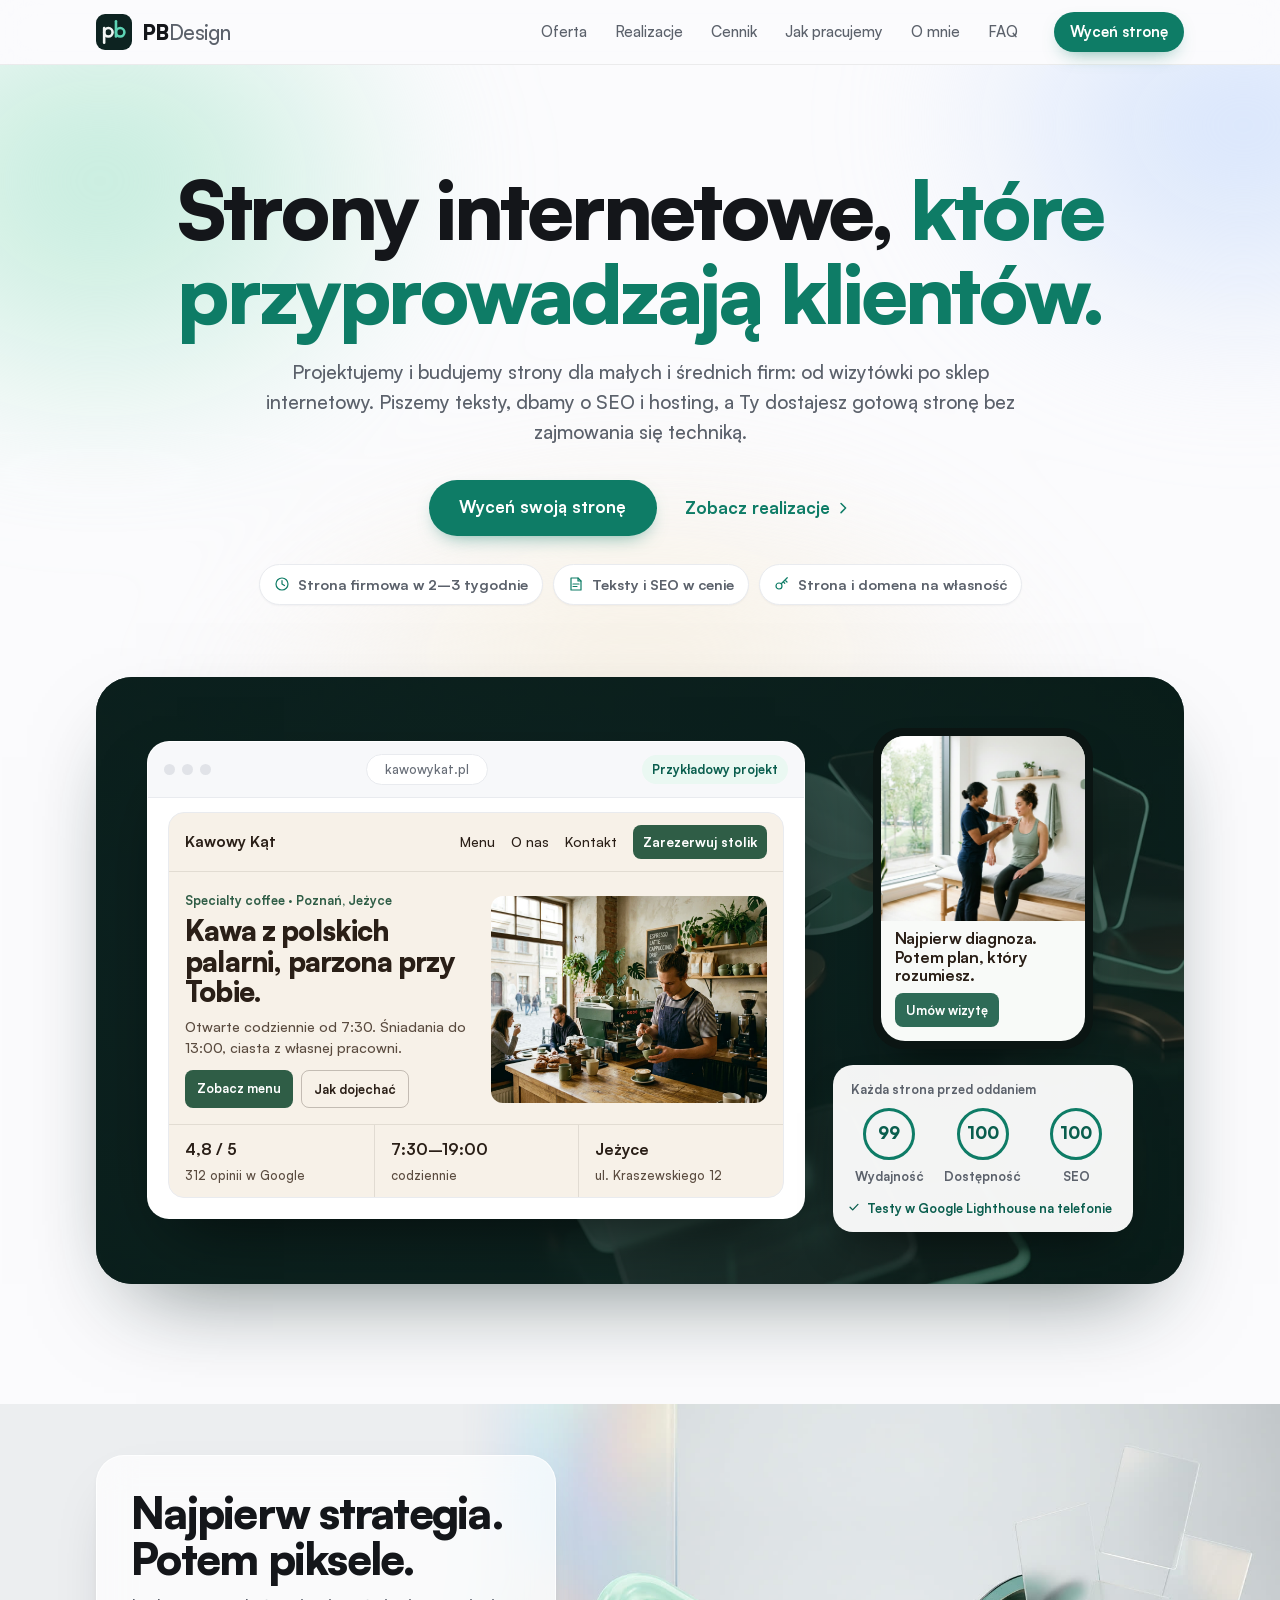
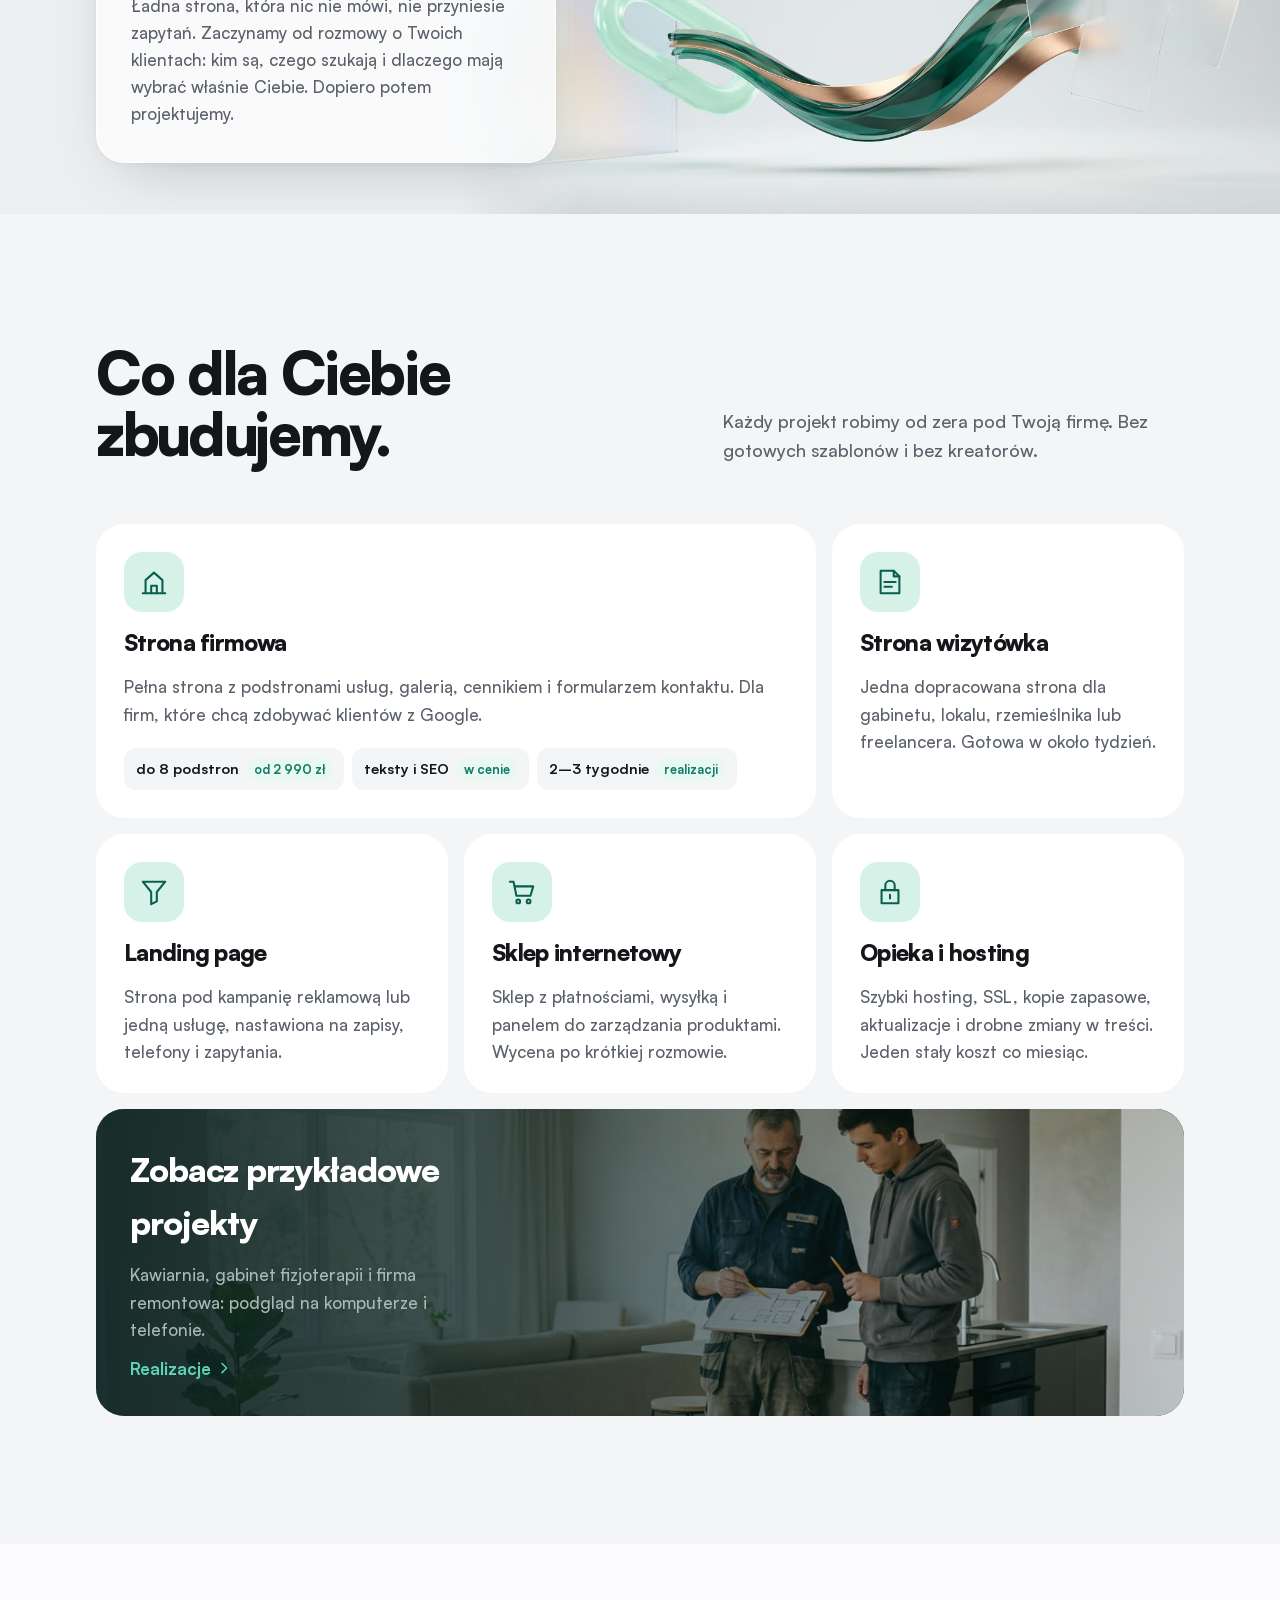
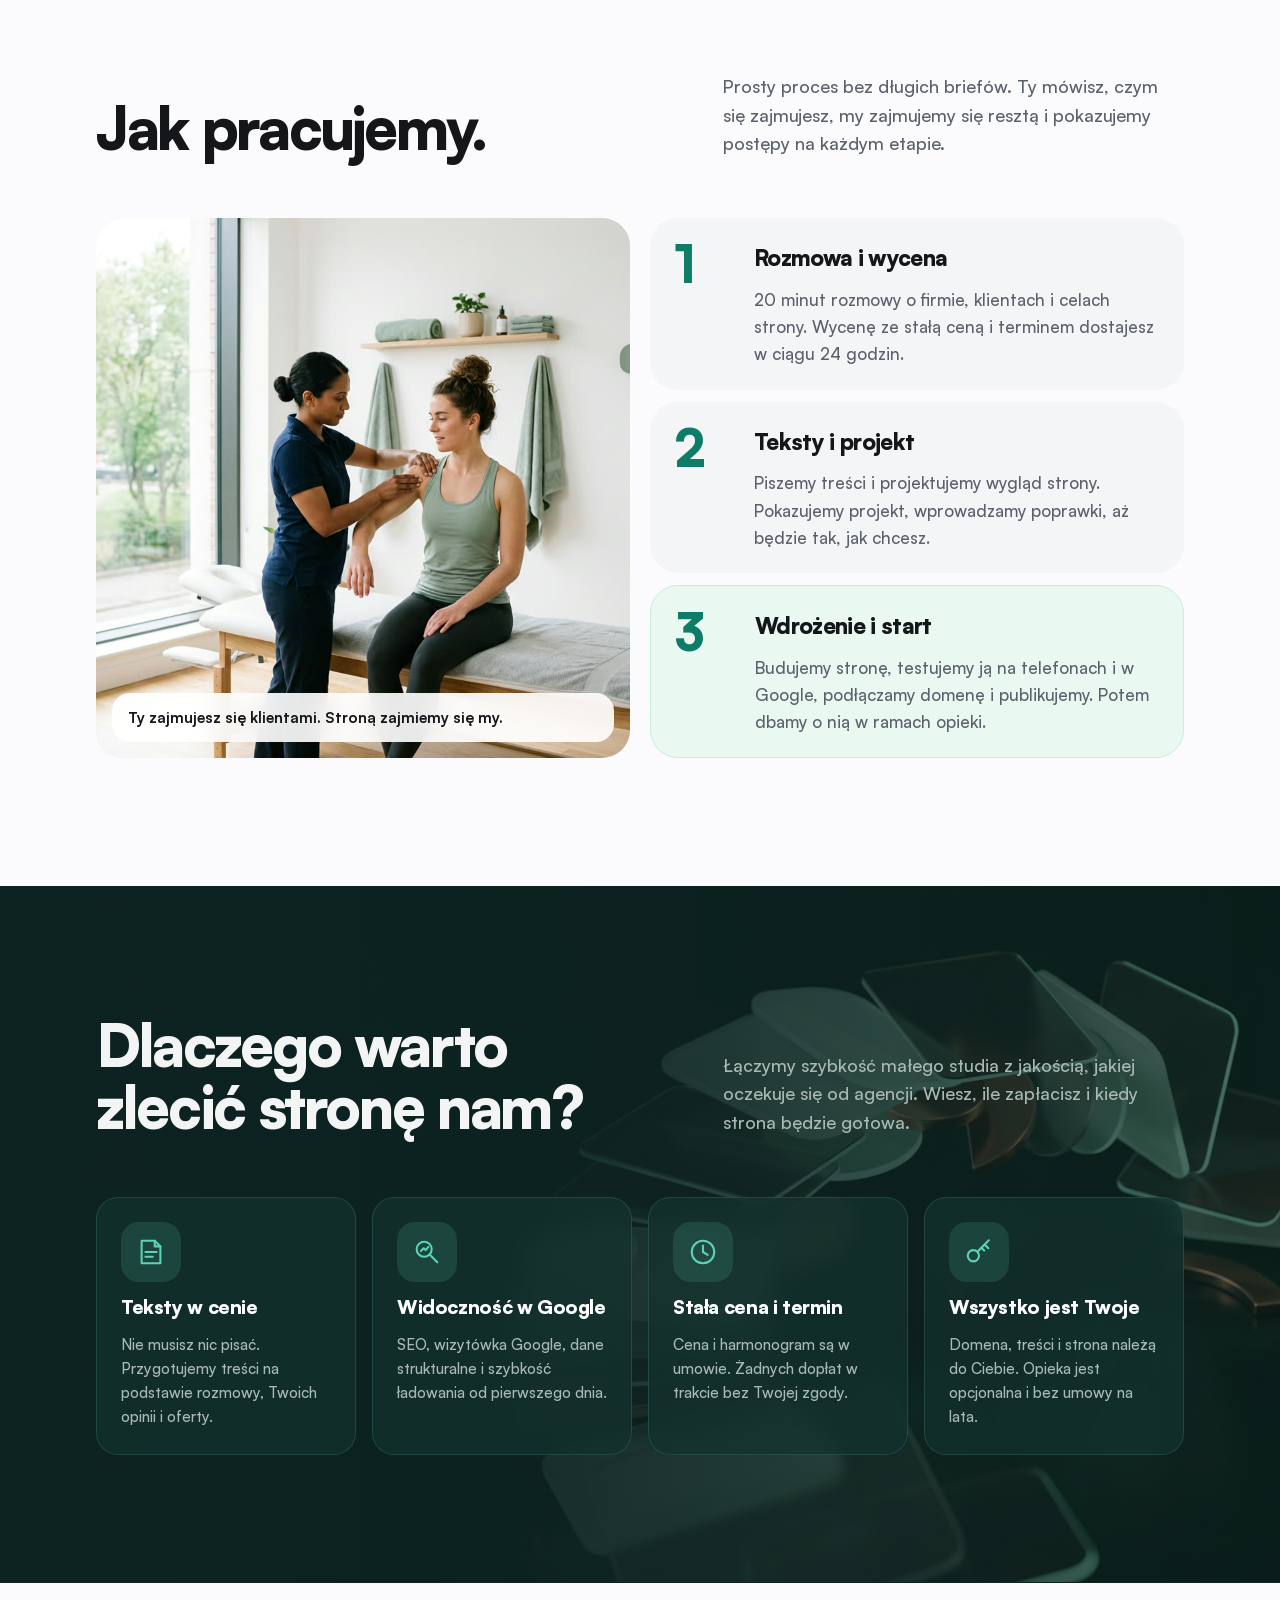
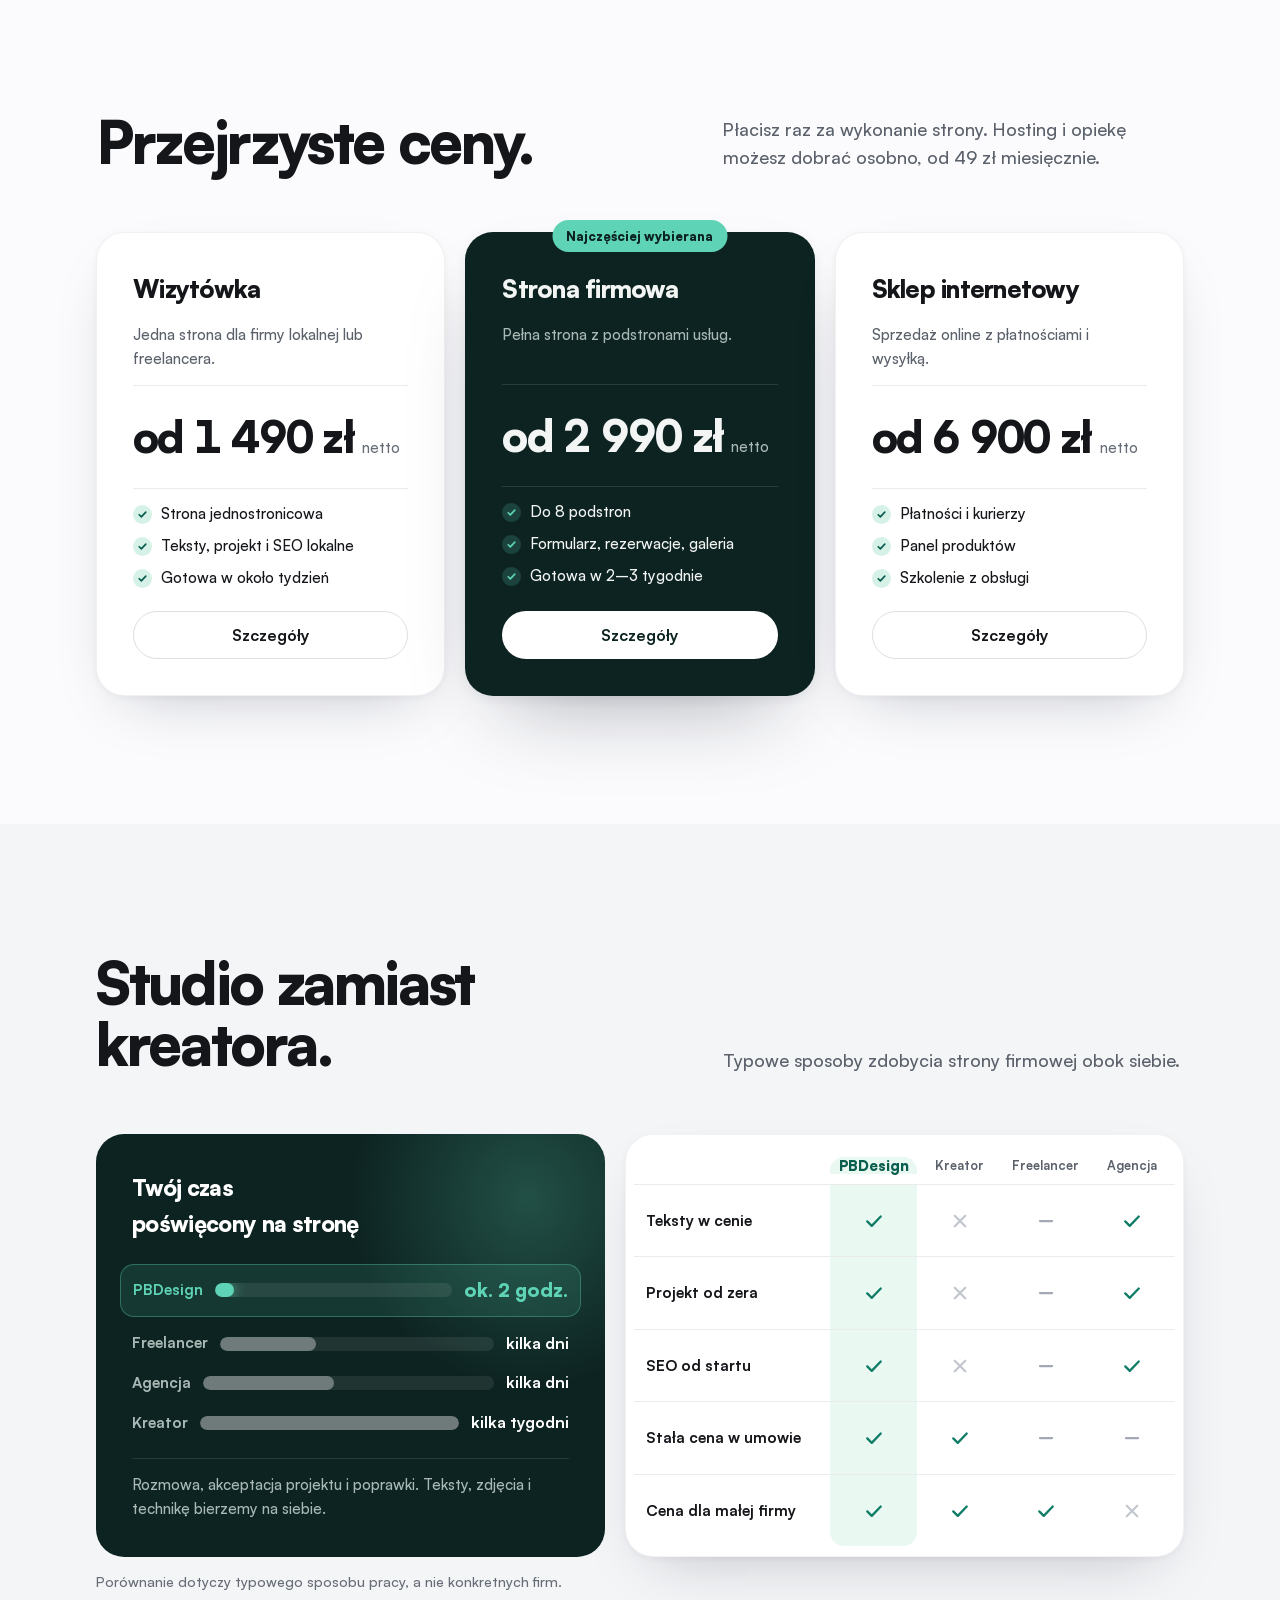
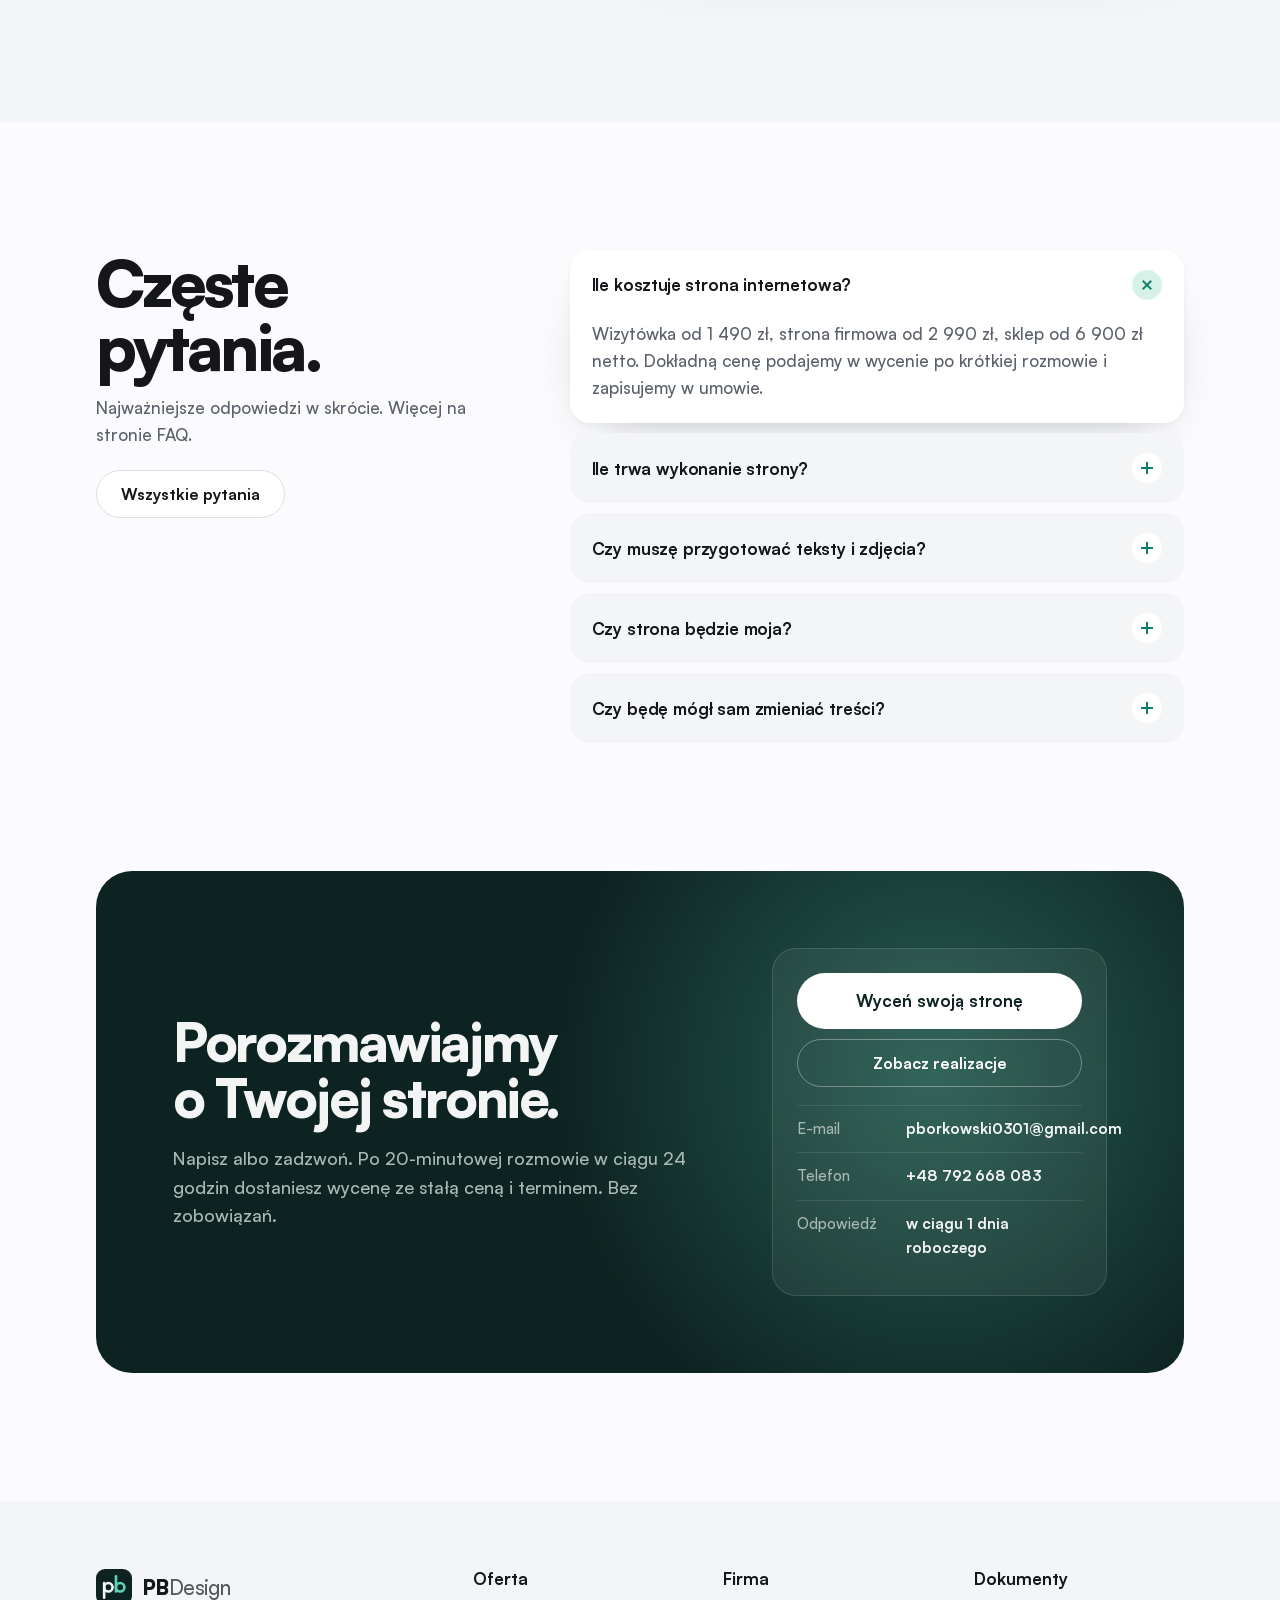
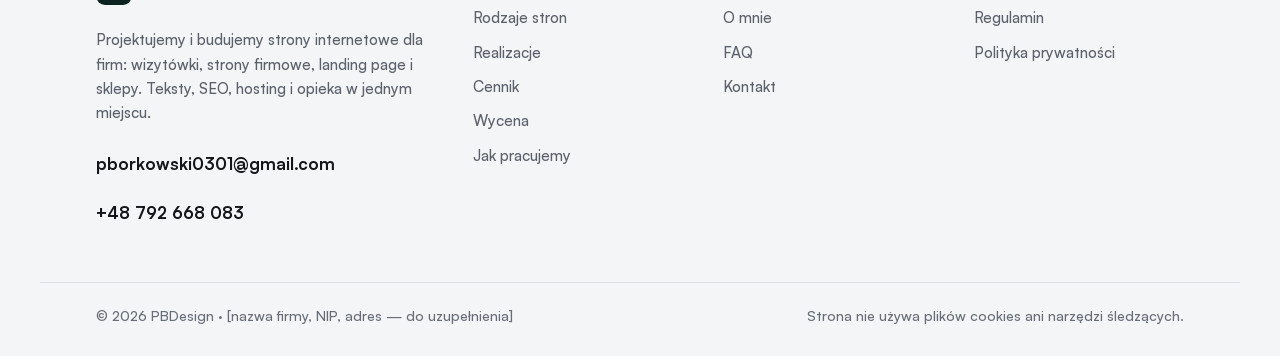
==== index.html @ e488c882 "PBDesign: nowa nazwa i logo" ====
<!DOCTYPE html>
<html lang="pl">
<head>
<meta charset="utf-8">
<meta name="viewport" content="width=device-width, initial-scale=1">
<title>PBDesign — projektowanie stron internetowych dla firm</title>
<meta name="description" content="Projektujemy i budujemy strony internetowe dla firm: wizytówki, strony firmowe, landing page i sklepy. Teksty, projekt, SEO i hosting w jednym miejscu. Bezpłatna wycena w 24 godziny.">
<link rel="canonical" href="https://borkowskiprzemo098.github.io/pbdesign/">
<meta name="theme-color" content="#FBFBFD">
<meta property="og:type" content="website">
<meta property="og:locale" content="pl_PL">
<meta property="og:title" content="PBDesign — projektowanie stron internetowych dla firm">
<meta property="og:description" content="Projektujemy i budujemy strony internetowe dla firm: wizytówki, strony firmowe, landing page i sklepy. Teksty, projekt, SEO i hosting w jednym miejscu. Bezpłatna wycena w 24 godziny.">
<meta property="og:image" content="https://borkowskiprzemo098.github.io/pbdesign/assets/og.jpg">
<link rel="icon" href="assets/favicon.svg" type="image/svg+xml">
<link rel="preload" href="assets/fonts/satoshi-900.woff2" as="font" type="font/woff2" crossorigin>
<link rel="preload" href="assets/fonts/satoshi-500.woff2" as="font" type="font/woff2" crossorigin>
<link rel="stylesheet" href="styles.css">
</head>
<body class="page-home">
<svg width="0" height="0" class="sprite" aria-hidden="true">
  <defs>
    <symbol id="i-stats" viewBox="0 0 32 32"><path d="M5 27h22M8 22v-6M14 22V10M20 22v-9M26 22V6"/></symbol>
    <symbol id="i-consent" viewBox="0 0 32 32"><path d="M16 4 6 8v8c0 6 4.3 10.5 10 12 5.7-1.5 10-6 10-12V8L16 4Z"/><path d="m11.5 16 3.2 3.2L21 13"/></symbol>
    <symbol id="i-seo" viewBox="0 0 32 32"><circle cx="13" cy="13" r="8"/><path d="m19 19 8 8M9.5 15l3-3 2 2 3-3.5"/></symbol>
    <symbol id="i-aivis" viewBox="0 0 32 32"><path d="M3 16s5-9 13-9 13 9 13 9-5 9-13 9S3 16 3 16Z"/><path d="M16 11.5v9M11.5 16h9"/></symbol>
    <symbol id="i-cms" viewBox="0 0 32 32"><path d="M6 4h14l6 6v18H6V4Z"/><path d="M20 4v6h6M10 16h12M10 21h8"/></symbol>
    <symbol id="i-mail" viewBox="0 0 32 32"><path d="M4 7h24v18H4V7Z"/><path d="m4 8 12 10L28 8"/></symbol>
    <symbol id="i-campaign" viewBox="0 0 32 32"><path d="M5 13v6h5l11 6V7L10 13H5Z"/><path d="M10 19l2 7h4l-2-7M25 12v8"/></symbol>
    <symbol id="i-style" viewBox="0 0 32 32"><path d="M4 4h10v24H4V4Z"/><path d="M14 9l7-3 7 16-14 6"/><path d="M4 11h10M4 18h10"/></symbol>
    <symbol id="i-chat" viewBox="0 0 32 32"><path d="M4 5h18v12H11l-5 4v-4H4V5Z"/><path d="M22 11h6v12h-2v4l-5-4h-8v-2"/></symbol>
    <symbol id="i-funnel" viewBox="0 0 32 32"><path d="M4 5h24l-9 11v10l-6 3V16L4 5Z"/></symbol>
    <symbol id="i-share" viewBox="0 0 32 32"><path d="M13 19l6-6"/><path d="M11 14 8 17a4.2 4.2 0 0 0 6 6l3-3M21 18l3-3a4.2 4.2 0 0 0-6-6l-3 3"/></symbol>
    <symbol id="i-ask" viewBox="0 0 32 32"><path d="M4 5h24v17H13l-6 5v-5H4V5Z"/><path d="M10 17v-3M15 17v-6M20 17v-4"/></symbol>
    <symbol id="i-wave" viewBox="0 0 32 32"><path d="M4 16h3M9 11v10M13 7v18M17 12v8M21 9v14M25 14v4M28 16h1"/></symbol>
    <symbol id="i-plug" viewBox="0 0 32 32"><path d="M11 4v7M21 4v7M7 11h18v5a9 9 0 0 1-18 0v-5Z"/><path d="M16 25v4"/></symbol>
    <symbol id="i-lock" viewBox="0 0 32 32"><path d="M7 14h18v14H7V14Z"/><path d="M11 14V9a5 5 0 0 1 10 0v5M16 19v4"/></symbol>
    <symbol id="i-build" viewBox="0 0 32 32"><path d="M4 28h24M7 28V14l9-8 9 8v14"/><path d="M13 28v-8h6v8"/></symbol>
    <symbol id="i-data" viewBox="0 0 32 32"><ellipse cx="16" cy="7" rx="10" ry="3.5"/><path d="M6 7v18c0 2 4.5 3.5 10 3.5S26 27 26 25V7M6 16c0 2 4.5 3.5 10 3.5S26 18 26 16"/></symbol>
    <symbol id="i-people" viewBox="0 0 32 32"><circle cx="11" cy="10" r="4"/><path d="M3 26c0-5 3.6-8 8-8s8 3 8 8"/><path d="M20 15l4 4 5-7"/></symbol>
    <symbol id="i-school" viewBox="0 0 32 32"><path d="m2 12 14-6 14 6-14 6-14-6Z"/><path d="M8 15v7c2.5 2.3 5 3 8 3s5.5-.7 8-3v-7M28 13v9"/></symbol>
    <symbol id="i-yes" viewBox="0 0 32 32"><path d="m7 16.5 6 6L25 10"/></symbol>
    <symbol id="i-no" viewBox="0 0 32 32"><path d="m9 9 14 14M23 9 9 23"/></symbol>
    <symbol id="i-part" viewBox="0 0 32 32"><path d="M8 16h16"/></symbol>
    <symbol id="i-arrow" viewBox="0 0 32 32"><path d="M5 16h21M18 8l8 8-8 8"/></symbol>
    <symbol id="i-chev" viewBox="0 0 32 32"><path d="m12 7 9 9-9 9"/></symbol>
    <symbol id="i-flag" viewBox="0 0 32 32"><path d="M7 29V4M7 5h17l-4 6 4 6H7"/></symbol>
    <symbol id="i-users" viewBox="0 0 32 32"><circle cx="12" cy="11" r="4.5"/><path d="M3 27c0-5 4-8.5 9-8.5s9 3.5 9 8.5M21 6.5a4.5 4.5 0 0 1 0 9M24 19c3 1 5 3.8 5 8"/></symbol>
    <symbol id="i-key" viewBox="0 0 32 32"><circle cx="10" cy="20" r="6"/><path d="m14.5 15.5 12-12M22 8l4 4M18.5 11.5l3 3"/></symbol>
    <symbol id="i-cart" viewBox="0 0 32 32"><path d="M3 5h4l3 15h15l3-10H9"/><circle cx="12" cy="26" r="2"/><circle cx="23" cy="26" r="2"/></symbol>
    <symbol id="i-sheet" viewBox="0 0 32 32"><path d="M5 5h22v22H5V5Z"/><path d="M5 12h22M5 19h22M13 5v22"/></symbol>
    <symbol id="i-bell" viewBox="0 0 32 32"><path d="M8 22V14a8 8 0 0 1 16 0v8l2 3H6l2-3Z"/><path d="M13 28h6"/></symbol>
    <symbol id="i-spark" viewBox="0 0 32 32"><path d="M16 3v7M16 22v7M3 16h7M22 16h7M7 7l5 5M20 20l5 5M25 7l-5 5M12 20l-5 5"/></symbol>
    <symbol id="logo-mark" viewBox="0 0 64 64"><rect width="64" height="64" rx="16" fill="#0D2321"/><g fill="none" stroke-width="4.6" stroke-linecap="round"><path d="M14.5 25v26" stroke="#F2F5F4"/><circle cx="22" cy="32.5" r="7.5" stroke="#F2F5F4"/><path d="M35.5 13v27" stroke="#5ED3B5"/><circle cx="43" cy="32.5" r="7.5" stroke="#5ED3B5"/></g></symbol>
    <symbol id="i-cup" viewBox="0 0 32 32"><path d="M5 12h18v7a7 7 0 0 1-7 7h-4a7 7 0 0 1-7-7v-7Z"/><path d="M23 14h2a3 3 0 0 1 0 6h-2M10 4v4M15 3v5M20 4v4"/></symbol>
    <symbol id="i-bag" viewBox="0 0 32 32"><path d="M8 11a8 8 0 0 1 16 0v15a2 2 0 0 1-2 2H10a2 2 0 0 1-2-2V11Z"/><path d="M12 6V4h8v2M12 18h8v5h-8z"/></symbol>
    <symbol id="i-lamp" viewBox="0 0 32 32"><path d="M9 28h14M16 28V18l-6-8"/><path d="M6 6l8 2-4 7-6-3 2-6Z"/><path d="M12 16l3 3"/></symbol>
    <symbol id="i-copy" viewBox="0 0 32 32"><path d="M10 10h16v18H10z"/><path d="M6 22V4h14"/></symbol>
    <symbol id="i-link" viewBox="0 0 32 32"><path d="M13 19l6-6"/><path d="M11 14 8 17a4.2 4.2 0 0 0 6 6l3-3M21 18l3-3a4.2 4.2 0 0 0-6-6l-3 3"/></symbol>
    <symbol id="i-google" viewBox="0 0 32 32"><circle cx="14" cy="14" r="9"/><path d="m21 21 7 7"/></symbol>
    <symbol id="i-blog" viewBox="0 0 32 32"><path d="M6 4h20v24H6z"/><path d="M10 10h12M10 15h12M10 20h7"/></symbol>
    <symbol id="i-clock" viewBox="0 0 32 32"><circle cx="16" cy="16" r="12"/><path d="M16 9v7l5 3"/></symbol>
  </defs>
</svg>
<a class="skip" href="#main">Przejdź do treści</a>
<header class="bar" id="top">
  <div class="bar__in">
    <a class="brand" href="index.html">
      <svg class="brand__logo" aria-hidden="true"><use href="#logo-mark"/></svg><span class="brand__word">PB<span>Design</span></span>
    </a>
    <nav class="nav" id="nav" aria-label="Główna nawigacja">
      <a href="index.html#oferta" data-nav="oferta">Oferta</a>
      <a href="realizacje.html" data-nav="realizacje">Realizacje</a>
      <a href="cennik.html" data-nav="cennik">Cennik</a>
      <a href="index.html#jak-pracujemy" data-nav="proces">Jak pracujemy</a>
      <a href="o-mnie.html" data-nav="o-mnie">O mnie</a>
      <a href="faq.html" data-nav="faq">FAQ</a>
      <a class="nav__cta" href="wycena.html">Wyceń stronę</a>
    </nav>
    <a class="pill pill--accent pill--sm bar__cta" href="wycena.html">Wyceń stronę</a>
    <button class="burger" type="button" aria-expanded="false" aria-controls="nav" aria-label="Otwórz menu"><span></span><span></span></button>
  </div>
</header>

<main id="main">
<section class="hero" aria-labelledby="hero-h">
  <div class="hero__glow" aria-hidden="true"></div>
  <div class="wrap hero__copy">
    <h1 id="hero-h">Strony internetowe, <span class="accent">które przyprowadzają klientów.</span></h1>
    <p class="hero__lead">Projektujemy i budujemy strony dla małych i średnich firm: od wizytówki po sklep internetowy. Piszemy teksty, dbamy o SEO i hosting, a Ty dostajesz gotową stronę bez zajmowania się techniką.</p>
    <div class="hero__actions">
      <a class="pill pill--accent pill--lg" href="wycena.html">Wyceń swoją stronę</a>
      <a class="textlink" href="realizacje.html">Zobacz realizacje <svg class="ic"><use href="#i-chev"/></svg></a>
    </div>
    <div class="phero__meta hero__tags">
      <span class="tag"><svg class="ic"><use href="#i-clock"/></svg>Strona firmowa w 2–3 tygodnie</span>
      <span class="tag"><svg class="ic"><use href="#i-cms"/></svg>Teksty i SEO w cenie</span>
      <span class="tag"><svg class="ic"><use href="#i-key"/></svg>Strona i domena na własność</span>
    </div>
  </div>

  <div class="wrap">
    <div class="showcase">
      <video class="showcase__bg" muted loop playsinline preload="none" poster="assets/video/cards.jpg" aria-hidden="true"><source src="assets/video/cards.mp4" type="video/mp4"></video>
      <figure class="gen gen--v2 gen--site" aria-label="Przykładowy projekt strony dla kawiarni">
        <div class="browser__bar"><i></i><i></i><i></i><span>kawowykat.pl</span><em class="pui__demo">Przykładowy projekt</em></div>
        <div class="msite">
          <div class="msite__nav"><b>Kawowy Kąt</b><span>Menu</span><span>O nas</span><span>Kontakt</span><em>Zarezerwuj stolik</em></div>
          <div class="msite__hero">
            <div class="msite__copy">
              <p class="msite__k">Specialty coffee · Poznań, Jeżyce</p>
              <p class="msite__h">Kawa z polskich palarni, parzona przy Tobie.</p>
              <p class="msite__p">Otwarte codziennie od 7:30. Śniadania do 13:00, ciasta z własnej pracowni.</p>
              <div class="msite__cta"><span>Zobacz menu</span><span class="msite__ghost">Jak dojechać</span></div>
            </div>
            <img src="assets/biz-kawiarnia.jpg" alt="" width="1200" height="800">
          </div>
          <div class="msite__row">
            <div><b>4,8 / 5</b><small>312 opinii w Google</small></div>
            <div><b>7:30–19:00</b><small>codziennie</small></div>
            <div><b>Jeżyce</b><small>ul. Kraszewskiego 12</small></div>
          </div>
        </div>
      </figure>

      <div class="showcase__side" aria-hidden="true">
        <div class="mphone">
          <div class="mphone__in">
            <img src="assets/biz-fizjo.jpg" alt="" width="1200" height="800">
            <b>Najpierw diagnoza. Potem plan, który rozumiesz.</b>
            <span class="mphone__btn--alt">Umów wizytę</span>
          </div>
        </div>
        <div class="score">
          <p class="inbox__h">Każda strona przed oddaniem</p>
          <ul>
            <li><span class="score__n">99</span>Wydajność</li>
            <li><span class="score__n">100</span>Dostępność</li>
            <li><span class="score__n">100</span>SEO</li>
          </ul>
          <p class="score__ok"><svg class="ic"><use href="#i-yes"/></svg>Testy w Google Lighthouse na telefonie</p>
        </div>
      </div>
    </div>
  </div>
</section>

<section class="statement" aria-labelledby="st-h">
  <video class="statement__video" muted loop playsinline preload="none" poster="assets/video/flow.jpg" aria-hidden="true"><source src="assets/video/flow.mp4" type="video/mp4"></video>
  <div class="wrap statement__in">
    <div class="statement__card">
      <h2 id="st-h">Najpierw strategia. Potem piksele.</h2>
      <p>Ładna strona, która nic nie mówi, nie przyniesie zapytań. Zaczynamy od rozmowy o Twoich klientach: kim są, czego szukają i dlaczego mają wybrać właśnie Ciebie. Dopiero potem projektujemy.</p>
    </div>
  </div>
</section>

<section class="sec sec--grey" id="oferta" aria-labelledby="mod-h">
  <div class="wrap">
    <div class="head">
      <h2 id="mod-h">Co dla Ciebie zbudujemy.</h2>
      <p>Każdy projekt robimy od zera pod Twoją firmę. Bez gotowych szablonów i bez kreatorów.</p>
    </div>
    <div class="mods">
      <article class="mt mt--wide">
        <span class="tile-ic"><svg class="ic"><use href="#i-build"/></svg></span>
        <h3>Strona firmowa</h3>
        <p>Pełna strona z podstronami usług, galerią, cennikiem i formularzem kontaktu. Dla firm, które chcą zdobywać klientów z Google.</p>
        <div class="mt__demo"><span>do 8 podstron<em>od 2 990 zł</em></span><span>teksty i SEO<em>w cenie</em></span><span>2–3 tygodnie<em>realizacji</em></span></div>
      </article>
      <article class="mt">
        <span class="tile-ic"><svg class="ic"><use href="#i-cms"/></svg></span>
        <h3>Strona wizytówka</h3>
        <p>Jedna dopracowana strona dla gabinetu, lokalu, rzemieślnika lub freelancera. Gotowa w około tydzień.</p>
      </article>
      <article class="mt">
        <span class="tile-ic"><svg class="ic"><use href="#i-funnel"/></svg></span>
        <h3>Landing page</h3>
        <p>Strona pod kampanię reklamową lub jedną usługę, nastawiona na zapisy, telefony i zapytania.</p>
      </article>
      <article class="mt">
        <span class="tile-ic"><svg class="ic"><use href="#i-cart"/></svg></span>
        <h3>Sklep internetowy</h3>
        <p>Sklep z płatnościami, wysyłką i panelem do zarządzania produktami. Wycena po krótkiej rozmowie.</p>
      </article>
      <article class="mt">
        <span class="tile-ic"><svg class="ic"><use href="#i-lock"/></svg></span>
        <h3>Opieka i hosting</h3>
        <p>Szybki hosting, SSL, kopie zapasowe, aktualizacje i drobne zmiany w treści. Jeden stały koszt co miesiąc.</p>
      </article>
      <a class="mt mt--cta mt--photo" href="realizacje.html"><img src="assets/biz-remonty.jpg" alt="" loading="lazy" width="1200" height="800">
        <h3>Zobacz przykładowe projekty</h3>
        <p>Kawiarnia, gabinet fizjoterapii i firma remontowa: podgląd na komputerze i telefonie.</p>
        <span class="textlink textlink--light">Realizacje <svg class="ic"><use href="#i-chev"/></svg></span>
      </a>
    </div>
  </div>
</section>

<section class="sec" id="jak-pracujemy" aria-labelledby="how-h">
  <div class="wrap">
    <div class="head">
      <h2 id="how-h">Jak pracujemy.</h2>
      <p>Prosty proces bez długich briefów. Ty mówisz, czym się zajmujesz, my zajmujemy się resztą i pokazujemy postępy na każdym etapie.</p>
    </div>
    <div class="how">
      <figure class="how__photo"><img src="assets/biz-fizjo.jpg" alt="Fizjoterapeutka pracuje z pacjentką w jasnym gabinecie" loading="lazy" width="1200" height="800"><figcaption>Ty zajmujesz się klientami. Stroną zajmiemy się my.</figcaption></figure>
    <ol class="steps3 steps3--stack">
      <li><span class="steps3__n">1</span><h3>Rozmowa i wycena</h3><p>20 minut rozmowy o firmie, klientach i celach strony. Wycenę ze stałą ceną i terminem dostajesz w ciągu 24 godzin.</p></li>
      <li><span class="steps3__n">2</span><h3>Teksty i projekt</h3><p>Piszemy treści i projektujemy wygląd strony. Pokazujemy projekt, wprowadzamy poprawki, aż będzie tak, jak chcesz.</p></li>
      <li class="steps3__end"><span class="steps3__n">3</span><h3>Wdrożenie i start</h3><p>Budujemy stronę, testujemy ją na telefonach i w Google, podłączamy domenę i publikujemy. Potem dbamy o nią w ramach opieki.</p></li>
    </ol>
    </div>
  </div>
</section>

<section class="sec sec--dark sec--video" aria-labelledby="why-h">
  <video class="sec__video" muted loop playsinline preload="none" poster="assets/video/cards.jpg" aria-hidden="true"><source src="assets/video/cards.mp4" type="video/mp4"></video>
  <div class="wrap">
    <div class="head head--light">
      <h2 id="why-h">Dlaczego warto zlecić stronę nam?</h2>
      <p>Łączymy szybkość małego studia z jakością, jakiej oczekuje się od agencji. Wiesz, ile zapłacisz i kiedy strona będzie gotowa.</p>
    </div>
    <div class="whys">
      <article><span class="tile-ic"><svg class="ic"><use href="#i-cms"/></svg></span><h3>Teksty w cenie</h3><p>Nie musisz nic pisać. Przygotujemy treści na podstawie rozmowy, Twoich opinii i oferty.</p></article>
      <article><span class="tile-ic"><svg class="ic"><use href="#i-seo"/></svg></span><h3>Widoczność w Google</h3><p>SEO, wizytówka Google, dane strukturalne i szybkość ładowania od pierwszego dnia.</p></article>
      <article><span class="tile-ic"><svg class="ic"><use href="#i-clock"/></svg></span><h3>Stała cena i termin</h3><p>Cena i harmonogram są w umowie. Żadnych dopłat w trakcie bez Twojej zgody.</p></article>
      <article><span class="tile-ic"><svg class="ic"><use href="#i-key"/></svg></span><h3>Wszystko jest Twoje</h3><p>Domena, treści i strona należą do Ciebie. Opieka jest opcjonalna i bez umowy na lata.</p></article>
    </div>
  </div>
</section>

<section class="sec" aria-labelledby="plans-h">
  <div class="wrap">
    <div class="head">
      <h2 id="plans-h">Przejrzyste ceny.</h2>
      <p>Płacisz raz za wykonanie strony. Hosting i opiekę możesz dobrać osobno, od 49 zł miesięcznie.</p>
    </div>
    <div class="plans">
      <article class="plan"><h3>Wizytówka</h3><p class="plan__for">Jedna strona dla firmy lokalnej lub freelancera.</p><p class="plan__price"><b>od 1 490 zł</b><span>netto</span></p><ul><li>Strona jednostronicowa</li><li>Teksty, projekt i SEO lokalne</li><li>Gotowa w około tydzień</li></ul><a class="pill pill--ghost" href="cennik.html">Szczegóły</a></article>
      <article class="plan plan--hot"><span class="plan__badge">Najczęściej wybierana</span><h3>Strona firmowa</h3><p class="plan__for">Pełna strona z podstronami usług.</p><p class="plan__price"><b>od 2 990 zł</b><span>netto</span></p><ul><li>Do 8 podstron</li><li>Formularz, rezerwacje, galeria</li><li>Gotowa w 2–3 tygodnie</li></ul><a class="pill pill--light" href="cennik.html">Szczegóły</a></article>
      <article class="plan"><h3>Sklep internetowy</h3><p class="plan__for">Sprzedaż online z płatnościami i wysyłką.</p><p class="plan__price"><b>od 6 900 zł</b><span>netto</span></p><ul><li>Płatności i kurierzy</li><li>Panel produktów</li><li>Szkolenie z obsługi</li></ul><a class="pill pill--ghost" href="cennik.html">Szczegóły</a></article>
    </div>
  </div>
</section>

<section class="sec sec--grey" id="porownanie" aria-labelledby="cmp-h">
  <div class="wrap">
    <div class="head">
      <h2 id="cmp-h">Studio zamiast kreatora.</h2>
      <p>Typowe sposoby zdobycia strony firmowej obok siebie.</p>
    </div>
    <div class="vs">
      <div class="vs__time">
        <h3>Twój czas poświęcony na stronę</h3>
        <ul class="bars">
          <li class="is-us"><span class="bars__l">PBDesign</span><span class="bars__t"><i style="--w:8%"></i></span><b>ok. 2 godz.</b></li>
          <li><span class="bars__l">Freelancer</span><span class="bars__t"><i style="--w:35%"></i></span><b>kilka dni</b></li>
          <li><span class="bars__l">Agencja</span><span class="bars__t"><i style="--w:45%"></i></span><b>kilka dni</b></li>
          <li><span class="bars__l">Kreator</span><span class="bars__t"><i style="--w:100%"></i></span><b>kilka tygodni</b></li>
        </ul>
        <p class="vs__foot">Rozmowa, akceptacja projektu i poprawki. Teksty, zdjęcia i technikę bierzemy na siebie.</p>
      </div>
      <div class="vs__table">
        <div class="vs__head"><span></span><b class="us">PBDesign</b><b>Kreator</b><b>Free&shy;lancer</b><b>Agencja</b></div>
        <div class="vs__row"><span>Teksty w cenie</span><span class="us" data-l="PBDesign"><svg class="mk mk--yes" role="img" aria-label="tak"><use href="#i-yes"/></svg></span><span class="" data-l="Kreator"><svg class="mk mk--no" role="img" aria-label="nie"><use href="#i-no"/></svg></span><span class="" data-l="Freelancer"><svg class="mk mk--part" role="img" aria-label="czasem"><use href="#i-part"/></svg></span><span class="" data-l="Agencja"><svg class="mk mk--yes" role="img" aria-label="tak"><use href="#i-yes"/></svg></span></div>
        <div class="vs__row"><span>Projekt od zera</span><span class="us" data-l="PBDesign"><svg class="mk mk--yes" role="img" aria-label="tak"><use href="#i-yes"/></svg></span><span class="" data-l="Kreator"><svg class="mk mk--no" role="img" aria-label="nie"><use href="#i-no"/></svg></span><span class="" data-l="Freelancer"><svg class="mk mk--part" role="img" aria-label="czasem"><use href="#i-part"/></svg></span><span class="" data-l="Agencja"><svg class="mk mk--yes" role="img" aria-label="tak"><use href="#i-yes"/></svg></span></div>
        <div class="vs__row"><span>SEO od startu</span><span class="us" data-l="PBDesign"><svg class="mk mk--yes" role="img" aria-label="tak"><use href="#i-yes"/></svg></span><span class="" data-l="Kreator"><svg class="mk mk--no" role="img" aria-label="nie"><use href="#i-no"/></svg></span><span class="" data-l="Freelancer"><svg class="mk mk--part" role="img" aria-label="czasem"><use href="#i-part"/></svg></span><span class="" data-l="Agencja"><svg class="mk mk--yes" role="img" aria-label="tak"><use href="#i-yes"/></svg></span></div>
        <div class="vs__row"><span>Stała cena w umowie</span><span class="us" data-l="PBDesign"><svg class="mk mk--yes" role="img" aria-label="tak"><use href="#i-yes"/></svg></span><span class="" data-l="Kreator"><svg class="mk mk--yes" role="img" aria-label="tak"><use href="#i-yes"/></svg></span><span class="" data-l="Freelancer"><svg class="mk mk--part" role="img" aria-label="czasem"><use href="#i-part"/></svg></span><span class="" data-l="Agencja"><svg class="mk mk--part" role="img" aria-label="czasem"><use href="#i-part"/></svg></span></div>
        <div class="vs__row"><span>Cena dla małej firmy</span><span class="us" data-l="PBDesign"><svg class="mk mk--yes" role="img" aria-label="tak"><use href="#i-yes"/></svg></span><span class="" data-l="Kreator"><svg class="mk mk--yes" role="img" aria-label="tak"><use href="#i-yes"/></svg></span><span class="" data-l="Freelancer"><svg class="mk mk--yes" role="img" aria-label="tak"><use href="#i-yes"/></svg></span><span class="" data-l="Agencja"><svg class="mk mk--no" role="img" aria-label="nie"><use href="#i-no"/></svg></span></div>
      </div>
    </div>
    <p class="note">Porównanie dotyczy typowego sposobu pracy, a nie konkretnych firm.</p>
  </div>
</section>

<section class="sec" id="faq" aria-labelledby="faq-h">
  <div class="wrap faq">
    <div class="faq__head">
      <h2 id="faq-h">Częste pytania.</h2>
      <p>Najważniejsze odpowiedzi w skrócie. Więcej na stronie FAQ.</p>
      <a class="pill pill--ghost" href="faq.html">Wszystkie pytania</a>
    </div>
    <div class="faq__list">
      <details open><summary>Ile kosztuje strona internetowa?</summary><p>Wizytówka od 1 490 zł, strona firmowa od 2 990 zł, sklep od 6 900 zł netto. Dokładną cenę podajemy w wycenie po krótkiej rozmowie i zapisujemy w umowie.</p></details>
      <details><summary>Ile trwa wykonanie strony?</summary><p>Wizytówka około tygodnia, strona firmowa 2–3 tygodnie, sklep 4–6 tygodni. Termin zależy też od tego, jak szybko akceptujesz kolejne etapy.</p></details>
      <details><summary>Czy muszę przygotować teksty i zdjęcia?</summary><p>Nie. Teksty piszemy na podstawie rozmowy. Jeśli masz zdjęcia, wykorzystamy je, a jeśli nie, dobierzemy lub przygotujemy zdjęcia pasujące do firmy.</p></details>
      <details><summary>Czy strona będzie moja?</summary><p>Tak. Domena jest rejestrowana na Ciebie, a po zapłacie przechodzą na Ciebie prawa do strony. Opieka i hosting są opcjonalne.</p></details>
      <details><summary>Czy będę mógł sam zmieniać treści?</summary><p>Tak. Na życzenie dodajemy prosty panel do edycji tekstów, zdjęć i cen, a na start pokazujemy, jak z niego korzystać.</p></details>
    </div>
  </div>
</section>
<section class="cta-sec" id="kontakt" aria-labelledby="cta-h">
  <div class="wrap">
    <div class="cta">
      <div class="cta__copy">
        <h2 id="cta-h">Porozmawiajmy o Twojej stronie.</h2>
        <p>Napisz albo zadzwoń. Po 20-minutowej rozmowie w ciągu 24 godzin dostaniesz wycenę ze stałą ceną i terminem. Bez zobowiązań.</p>
      </div>
      <div class="cta__card">
        <a class="pill pill--light pill--lg pill--block" href="wycena.html">Wyceń swoją stronę</a>
        <a class="pill pill--outline-light pill--block" href="realizacje.html">Zobacz realizacje</a>
        <dl>
          <div><dt>E-mail</dt><dd><a href="mailto:pborkowski0301@gmail.com">pborkowski0301@gmail.com</a></dd></div>
          <div><dt>Telefon</dt><dd><a href="tel:+48792668083">+48 792 668 083</a></dd></div>
          <div><dt>Odpowiedź</dt><dd>w ciągu 1 dnia roboczego</dd></div>
        </dl>
      </div>
    </div>
  </div>
</section>

</main>
<footer class="foot">
  <div class="wrap foot__grid">
    <div>
      <a class="brand" href="index.html"><svg class="brand__logo" aria-hidden="true"><use href="#logo-mark"/></svg><span class="brand__word">PB<span>Design</span></span></a>
      <p class="foot__about">Projektujemy i budujemy strony internetowe dla firm: wizytówki, strony firmowe, landing page i sklepy. Teksty, SEO, hosting i opieka w jednym miejscu.</p>
      <p class="foot__contact"><a href="mailto:pborkowski0301@gmail.com">pborkowski0301@gmail.com</a><a href="tel:+48792668083">+48 792 668 083</a></p>
    </div>
    <nav aria-label="Oferta"><p class="foot__h">Oferta</p><a href="index.html#oferta">Rodzaje stron</a><a href="realizacje.html">Realizacje</a><a href="cennik.html">Cennik</a><a href="wycena.html">Wycena</a><a href="index.html#jak-pracujemy">Jak pracujemy</a></nav>
    <nav aria-label="Firma"><p class="foot__h">Firma</p><a href="o-mnie.html">O mnie</a><a href="faq.html">FAQ</a><a href="#kontakt">Kontakt</a></nav>
    <nav aria-label="Dokumenty"><p class="foot__h">Dokumenty</p><a href="regulamin.html">Regulamin</a><a href="polityka-prywatnosci.html">Polityka prywatności</a></nav>
  </div>
  <div class="wrap foot__legal"><span>© 2026 PBDesign · [nazwa firmy, NIP, adres — do uzupełnienia]</span><span>Strona nie używa plików cookies ani narzędzi śledzących.</span></div>
</footer>


<script src="app.js" defer></script>
</body>
</html>
---- styles.css ----
/* MODERA — jasny bento (inspiracja: oryginał + portfolio PBDesign) */
@font-face{font-family:"Satoshi";src:url(assets/fonts/satoshi-500.woff2) format("woff2");font-weight:400 500;font-style:normal;font-display:swap}
@font-face{font-family:"Satoshi";src:url(assets/fonts/satoshi-700.woff2) format("woff2");font-weight:600 700;font-style:normal;font-display:swap}
@font-face{font-family:"Satoshi";src:url(assets/fonts/satoshi-900.woff2) format("woff2");font-weight:800 900;font-style:normal;font-display:swap}
@view-transition{navigation:auto}
::view-transition-old(root),::view-transition-new(root){animation-duration:.28s;animation-timing-function:cubic-bezier(.22,1,.36,1)}
:root{
  --paper:#FBFBFD;
  --grey:#F4F5F7;
  --grey-2:#E9EBEF;
  --line:#DCDFE4;
  --ink:#14161A;
  --ink-2:#5B616B;
  --ink-3:#676D77;
  --accent:#0E7C66;
  --accent-deep:#0A5E4E;
  --accent-hi:#5ED3B5;
  --mint:#D6F2E8;
  --mint-2:#EAF8F2;
  --sky:#DDE8FB;
  --dark:#0D2321;
  --dark-2:#14332F;
  --on-dark:#F2F5F4;
  --on-dark-2:#A9BAB6;
  --up:#0E7C66;
  --down:#C2410C;

  --f:"Satoshi",-apple-system,BlinkMacSystemFont,"Segoe UI",system-ui,sans-serif;
  --wrap:1200px;
  --gut:clamp(16px,5vw,56px);
  --sec:clamp(80px,10vw,140px);
  --r:28px;
  --r-sm:18px;
  --ease:cubic-bezier(.22,1,.36,1);
  --shadow:0 2px 6px rgba(16,24,40,.04),0 24px 60px -30px rgba(16,24,40,.28);
  --shadow-lg:0 4px 12px rgba(16,24,40,.06),0 40px 90px -40px rgba(16,24,40,.38);
  color-scheme:light;
}
*,*::before,*::after{box-sizing:border-box}
html{scroll-behavior:smooth;scroll-padding-top:80px;-webkit-text-size-adjust:100%}
body{margin:0;background:var(--paper);color:var(--ink);font:500 1.0625rem/1.6 var(--f);-webkit-font-smoothing:antialiased;overflow-x:hidden}
img,video,svg{display:block;max-width:100%}
a{color:inherit;text-underline-offset:.2em}
h1,h2,h3{margin:0;font-weight:900;letter-spacing:-.03em;text-wrap:balance}
p{margin:0}
::selection{background:var(--accent);color:#fff}
:focus-visible{outline:3px solid var(--accent);outline-offset:3px}
.sec--dark :focus-visible,.cta :focus-visible{outline-color:var(--accent-hi)}
html{scrollbar-color:#C4C8CF var(--paper)}
::-webkit-scrollbar{width:11px;height:11px}
::-webkit-scrollbar-track{background:var(--paper)}
::-webkit-scrollbar-thumb{background:#C4C8CF;border-radius:99px;border:3px solid var(--paper)}
.sr{position:absolute;width:1px;height:1px;overflow:hidden;clip:rect(0 0 0 0);white-space:nowrap}
.skip{position:absolute;left:12px;top:-60px;z-index:100;background:var(--ink);color:#fff;padding:10px 16px;border-radius:99px;font-weight:700}
.skip:focus{top:12px}
.sprite{position:absolute}
.ic{width:1.1em;height:1.1em;fill:none;stroke:currentColor;stroke-width:2.2;stroke-linecap:round;stroke-linejoin:round;flex:none}
.wrap{max-width:var(--wrap);margin:0 auto;padding:0 var(--gut)}
.accent{color:var(--accent)}
b,strong{font-weight:700}

/* ---------- buttons ---------- */
.pill{display:inline-flex;align-items:center;justify-content:center;gap:.5em;min-height:48px;padding:.8em 1.5em;border-radius:999px;font:700 1rem/1 var(--f);text-decoration:none;border:0;cursor:pointer;transition:background-color .2s,transform .3s var(--ease),box-shadow .3s var(--ease)}
.pill--sm{min-height:40px;padding:.6em 1.1em;font-size:.92rem}
.pill--lg{min-height:56px;padding:.9em 1.8em;font-size:1.06rem}
.pill--block{width:100%}
.pill--accent{background:var(--accent);color:#fff;box-shadow:0 8px 20px -10px rgba(14,124,102,.7)}
.pill--accent:hover{background:var(--accent-deep);transform:translateY(-2px);box-shadow:0 14px 28px -12px rgba(14,124,102,.8)}
.pill--light{background:#fff;color:var(--dark)}
.pill--light:hover{background:var(--mint);transform:translateY(-2px)}
.pill:active{transform:translateY(0) scale(.98)}
.textlink{display:inline-flex;align-items:center;gap:.3em;font-weight:700;color:var(--accent);text-decoration:none}
.textlink .ic{width:.95em;height:.95em;stroke-width:3;transition:transform .3s var(--ease)}
.textlink:hover .ic{transform:translateX(4px)}
.textlink:hover{color:var(--accent-deep)}
.textlink--light{color:var(--accent-hi)}
.textlink--light:hover{color:#fff}

/* ---------- header ---------- */
.bar{position:sticky;top:0;z-index:50;background:rgba(251,251,253,.82);-webkit-backdrop-filter:saturate(1.8) blur(18px);backdrop-filter:saturate(1.8) blur(18px);border-bottom:1px solid rgba(20,22,26,.07)}
.bar__in{max-width:var(--wrap);margin:0 auto;padding:0 var(--gut);height:64px;display:flex;align-items:center;gap:24px}
.brand{display:inline-flex;align-items:center;gap:10px;text-decoration:none;color:var(--ink)}
.brand__mark{display:grid;place-items:center;width:32px;height:32px;border-radius:10px;background:var(--dark);color:var(--accent-hi);font:900 1.05rem/1 var(--f)}
.brand__word{font:900 1.2rem/1 var(--f);letter-spacing:.02em}
.nav{display:flex;align-items:center;gap:4px;margin-left:auto}
.nav a{padding:8px 12px;border-radius:99px;font-size:.95rem;font-weight:500;text-decoration:none;color:var(--ink-2);transition:color .2s,background-color .2s}
.nav a:hover{color:var(--ink);background:var(--grey)}
.nav__cta{display:none}
.burger{display:none;margin-left:auto;width:44px;height:44px;border:0;border-radius:99px;background:var(--grey);cursor:pointer;flex-direction:column;justify-content:center;gap:6px;padding:0 13px}
.burger span{display:block;height:2px;background:var(--ink);border-radius:2px;transition:transform .35s var(--ease)}
.burger[aria-expanded="true"] span:first-child{transform:translateY(4px) rotate(45deg)}
.burger[aria-expanded="true"] span:last-child{transform:translateY(-4px) rotate(-45deg)}

/* ---------- hero ---------- */
.hero{position:relative;padding:clamp(56px,8vw,104px) 0 clamp(64px,7vw,96px);overflow:hidden;isolation:isolate}
.hero__glow{position:absolute;inset:-10% -10% auto;height:900px;z-index:-1;pointer-events:none;
  background:
   radial-gradient(38% 46% at 14% 22%,var(--mint) 0,transparent 70%),
   radial-gradient(34% 40% at 88% 16%,var(--sky) 0,transparent 70%),
   radial-gradient(40% 40% at 60% 70%,#F3EEDF 0,transparent 70%);
  filter:blur(10px);opacity:.9}
.hero__copy{text-align:center;display:flex;flex-direction:column;align-items:center}
.hero h1{font-size:clamp(2.6rem,6.4vw,5.6rem);line-height:1.02;letter-spacing:-.04em;max-width:15ch}
.hero__lead{max-width:40em;margin-top:24px;font-size:clamp(1.06rem,1.5vw,1.25rem);color:var(--ink-2);line-height:1.55}
.hero__actions{display:flex;flex-wrap:wrap;align-items:center;justify-content:center;gap:12px 28px;margin-top:32px}

.stage{position:relative;max-width:980px;margin:clamp(48px,6vw,72px) auto 0;padding:0 clamp(0px,6vw,90px)}
.browser{margin:0;background:#fff;border-radius:22px;box-shadow:var(--shadow-lg);overflow:hidden;border:1px solid rgba(20,22,26,.06)}
.browser__bar{display:flex;align-items:center;gap:7px;padding:12px 16px;background:#F7F8FA;border-bottom:1px solid var(--grey-2)}
.browser__bar i{width:11px;height:11px;border-radius:50%;background:#E1E3E8}
.browser__bar span{margin:0 auto;font-size:.82rem;color:var(--ink-3);background:#fff;border:1px solid var(--grey-2);border-radius:99px;padding:4px 18px}
.browser__screen{aspect-ratio:16/9;background:#E8EAEE}
.browser__video{width:100%;height:100%;object-fit:cover}

.float{position:absolute;background:rgba(255,255,255,.92);-webkit-backdrop-filter:blur(14px);backdrop-filter:blur(14px);border:1px solid rgba(20,22,26,.06);border-radius:20px;box-shadow:var(--shadow);padding:16px 18px;animation:bob 7s ease-in-out infinite}
.float__title{font-size:.8rem;font-weight:700;color:var(--ink-3);letter-spacing:.01em}
.float--build{left:0;top:18%;width:250px}
.float--kpi{right:0;top:6%;width:230px;animation-delay:-2.5s}
.float--chat{right:2%;bottom:-8%;width:300px;animation-delay:-4.5s;padding:14px}
@keyframes bob{0%,100%{transform:translateY(0)}50%{transform:translateY(-8px)}}
.days{list-style:none;margin:12px 0 10px;padding:0;display:grid;grid-template-columns:repeat(5,1fr);gap:5px}
.days li{text-align:center;font-size:.8rem;font-weight:700;padding:8px 0;border-radius:10px;background:var(--grey);color:var(--ink-3)}
.days .is-done{background:var(--mint);color:var(--accent-deep)}
.days .is-now{background:var(--accent);color:#fff}
.float__meta{display:flex;align-items:center;gap:7px;font-size:.8rem;color:var(--ink-2)}
.dot{width:7px;height:7px;border-radius:50%;background:var(--accent);box-shadow:0 0 0 4px var(--mint);animation:pulse 2s ease-in-out infinite}
@keyframes pulse{50%{box-shadow:0 0 0 7px rgba(214,242,232,.4)}}
.float__num{margin-top:4px;font-size:1.45rem;font-weight:900;letter-spacing:-.02em;font-variant-numeric:tabular-nums}
.float__num em{font-style:normal;font-size:.8rem;font-weight:700;color:var(--up);background:var(--mint-2);border-radius:99px;padding:3px 7px;vertical-align:4px;margin-left:4px}
.minibars{display:flex;align-items:flex-end;gap:5px;height:54px;margin-top:10px}
.minibars i{flex:1;height:var(--h);background:var(--grey-2);border-radius:5px}
.minibars .is-hot{background:var(--accent)}
.bubble{font-size:.86rem;line-height:1.45;padding:10px 12px;border-radius:14px 14px 14px 4px;background:var(--grey);color:var(--ink)}
.bubble--me{margin:0 0 8px auto;width:fit-content;background:var(--accent);color:#fff;border-radius:14px 14px 4px 14px;font-weight:700}

.stats{list-style:none;margin:clamp(72px,8vw,104px) auto 0;padding:0;display:grid;grid-template-columns:repeat(4,1fr);background:#fff;border-radius:var(--r);box-shadow:var(--shadow);border:1px solid rgba(20,22,26,.05)}
.stats li{padding:26px 28px;display:flex;flex-direction:column;gap:6px}
.stats li+li{border-left:1px solid var(--grey-2)}
.stats b{font-size:clamp(1.9rem,3vw,2.6rem);font-weight:900;letter-spacing:-.035em;line-height:1;color:var(--ink);font-variant-numeric:tabular-nums}
.stats li:first-child b{color:var(--accent)}
.stats span{font-size:.95rem;color:var(--ink-2);line-height:1.4}

/* ---------- tools marquee ---------- */
.tools{padding:8px 0 56px}
.tools__label{text-align:center;font-size:.92rem;color:var(--ink-3);margin-bottom:18px}
.marquee{display:flex;overflow:hidden;-webkit-mask-image:linear-gradient(90deg,transparent,#000 12%,#000 88%,transparent);mask-image:linear-gradient(90deg,transparent,#000 12%,#000 88%,transparent)}
.marquee__track{list-style:none;margin:0;padding:0;display:flex;flex:none;gap:48px;padding-right:48px;animation:slide 48s linear infinite}
.marquee__track li{font-size:1.25rem;font-weight:700;color:var(--ink-3);white-space:nowrap;letter-spacing:-.01em}
.marquee:hover .marquee__track{animation-play-state:paused}
@keyframes slide{to{transform:translateX(-100%)}}

/* ---------- sections ---------- */
.sec{padding:var(--sec) 0}
.sec--grey{background:var(--grey)}
.sec--dark{background:var(--dark);color:var(--on-dark)}
.head{display:grid;grid-template-columns:minmax(0,1.1fr) minmax(0,.9fr);gap:20px 64px;align-items:end;margin-bottom:clamp(40px,5vw,60px)}
.head h2{font-size:clamp(2.2rem,4.6vw,4rem);line-height:1.04;letter-spacing:-.04em}
.head p{font-size:1.12rem;color:var(--ink-2);max-width:34em}
.head--light p{color:var(--on-dark-2)}
.badge{display:inline-block;margin-left:4px;padding:3px 10px;border-radius:99px;background:var(--dark-2);color:var(--accent-hi);font-size:.8rem;font-weight:700;vertical-align:2px}
.tile__cat{font-size:.85rem;font-weight:700;color:var(--accent);margin-bottom:10px}
.tile-ic{display:grid;place-items:center;width:52px;height:52px;border-radius:16px;background:var(--mint);color:var(--accent-deep)}
.tile-ic .ic{width:26px;height:26px;stroke-width:2}

/* ---------- problems ---------- */
.probs{display:grid;grid-template-columns:repeat(2,1fr);gap:20px}
.prob{background:#fff;border-radius:var(--r);padding:clamp(26px,3vw,38px);display:flex;flex-direction:column;gap:12px;transition:transform .4s var(--ease),box-shadow .4s var(--ease)}
.prob:hover{transform:translateY(-4px);box-shadow:var(--shadow)}
.prob h3{font-size:1.6rem;line-height:1.1;margin-top:8px}
.prob>p{color:var(--ink-2)}
.prob__fix{margin-top:auto!important;padding-top:16px;border-top:1px solid var(--grey-2);color:var(--ink)!important;font-weight:500}
.prob__fix b{display:block;font-size:.82rem;color:var(--accent);margin-bottom:4px}

/* ---------- bento ---------- */
.bento{display:grid;grid-template-columns:repeat(12,1fr);gap:20px}
.tile{position:relative;border-radius:var(--r);overflow:hidden;background:var(--grey);min-height:420px;display:flex;flex-direction:column;transition:transform .45s var(--ease),box-shadow .45s var(--ease)}
.tile:hover{transform:translateY(-4px);box-shadow:var(--shadow-lg)}
.tile__copy{position:relative;z-index:1;padding:clamp(26px,3vw,40px);display:flex;flex-direction:column;gap:12px;max-width:34em}
.tile h3{font-size:clamp(1.7rem,2.6vw,2.3rem);line-height:1.06}
.tile__copy>p:not(.tile__cat){color:var(--ink-2)}
.tile .textlink{margin-top:6px}
.tile--portal{grid-column:span 7}
.tile__media--video{margin:auto clamp(26px,3vw,40px) 0;border-radius:18px 18px 0 0;overflow:hidden;aspect-ratio:16/9;box-shadow:var(--shadow);background:#DDE0E4}
.tile__media--video video{width:100%;height:100%;object-fit:cover}
.tile--dark{background:var(--dark);color:var(--on-dark)}
.tile--dark .tile__cat{color:var(--accent-hi)}
.tile--dark .tile__copy>p:not(.tile__cat){color:var(--on-dark-2)}
.tile--dash{grid-column:span 5}
.dashmini{margin:auto clamp(26px,3vw,40px) clamp(26px,3vw,40px);display:grid;grid-template-columns:1fr 1fr;gap:10px}
.dashmini>div{background:var(--dark-2);border-radius:16px;padding:14px 16px;display:flex;flex-direction:column;gap:2px}
.dashmini span{font-size:.8rem;color:var(--on-dark-2)}
.dashmini b{font-size:1.5rem;font-weight:900;letter-spacing:-.02em;font-variant-numeric:tabular-nums}
.dashmini em{font-style:normal;font-size:.8rem;font-weight:700}
.dashmini .up{color:var(--accent-hi)}.dashmini .down{color:#FDBA8C}
.dashmini__alert{grid-column:1/-1;flex-direction:row!important;align-items:center;gap:10px!important;font-size:.9rem;color:var(--on-dark);background:rgba(94,211,181,.12)!important;border:1px solid rgba(94,211,181,.3)}
.dashmini__alert::before{content:"";width:8px;height:8px;border-radius:50%;background:#FDBA8C;flex:none}
.tile--photo{grid-column:span 6;min-height:640px;color:#fff;justify-content:flex-end}
.tile--photo img{position:absolute;inset:0;width:100%;height:62%;object-fit:cover;object-position:center 22%;transition:transform 1.2s var(--ease)}
.tile--photo{background:var(--dark)}
.tile--photo:hover img{transform:scale(1.04)}
.tile--photo::after{content:"";position:absolute;left:0;right:0;top:0;height:62%;background:linear-gradient(180deg,rgba(13,35,33,0) 55%,var(--dark) 100%)}
.tile--photo .tile__cat{color:var(--accent-hi)}
.tile--photo .tile__copy>p:not(.tile__cat){color:rgba(255,255,255,.86)}

/* ---------- configurator ---------- */
.cfg{display:grid;grid-template-columns:minmax(0,1.08fr) minmax(0,.92fr);gap:clamp(24px,3.5vw,48px);align-items:start}
.cfg__plates{display:grid;grid-template-columns:repeat(3,1fr);gap:12px}
.mod{position:relative;display:flex;flex-direction:column;align-items:flex-start;gap:12px;min-height:124px;padding:16px;background:#fff;color:var(--ink);border:2px solid transparent;border-radius:var(--r-sm);text-align:left;font:inherit;cursor:pointer;transition:border-color .25s,transform .35s var(--ease),box-shadow .35s var(--ease)}
.mod:hover{transform:translateY(-3px);box-shadow:var(--shadow)}
.mod__ic{display:grid;place-items:center;width:40px;height:40px;border-radius:12px;background:var(--grey);color:var(--ink-2);transition:background-color .25s,color .25s}
.mod__ic .ic{width:22px;height:22px;stroke-width:2}
.mod__name{font-size:.95rem;font-weight:700;line-height:1.2;letter-spacing:-.01em}
.mod__no{font-size:.8rem;font-weight:700;color:var(--ink-3);letter-spacing:.04em}
.mod__state{position:absolute;right:12px;top:12px;width:22px;height:22px;border-radius:50%;border:2px solid var(--grey-2);display:grid;place-items:center;transition:background-color .25s,border-color .25s,transform .4s var(--ease)}
.mod__state svg{width:13px;height:13px;stroke:#fff;stroke-width:4;fill:none;stroke-linecap:round;stroke-linejoin:round;opacity:0;transition:opacity .2s}
.mod[aria-pressed="true"]{border-color:var(--accent)}
.mod[aria-pressed="true"] .mod__ic{background:var(--mint);color:var(--accent-deep)}
.mod[aria-pressed="true"] .mod__state{background:var(--accent);border-color:var(--accent);transform:scale(1.08)}
.mod[aria-pressed="true"] .mod__state svg{opacity:1}

.cfg__preview{position:sticky;top:88px}
.win{background:#fff;border-radius:22px;box-shadow:var(--shadow-lg);overflow:hidden}
.win__bar{display:flex;align-items:center;gap:7px;padding:12px 16px;background:#F7F8FA;border-bottom:1px solid var(--grey-2)}
.win__bar i{width:10px;height:10px;border-radius:50%;background:#E1E3E8}
.win__bar span{margin-left:12px;font-size:.8rem;color:var(--ink-3);background:#fff;border:1px solid var(--grey-2);border-radius:99px;padding:3px 14px}
.win__body{display:grid;grid-template-columns:190px 1fr;min-height:400px}
.win__side{background:#F7F8FA;border-right:1px solid var(--grey-2);padding:14px 10px}
.win__org{display:flex;align-items:center;gap:8px;margin:0 6px 14px;font-weight:700;font-size:.95rem}
.win__logo{display:grid;place-items:center;width:26px;height:26px;border-radius:8px;background:var(--dark);color:var(--accent-hi);font-size:.8rem;font-weight:900}
.win__list{list-style:none;margin:0;padding:0;display:grid;gap:2px}
.win__list li{display:flex;align-items:center;gap:8px;padding:8px 10px;border-radius:10px;font-size:.88rem;font-weight:500;color:var(--ink-2);cursor:pointer;animation:slotin .5s var(--ease) both;transition:background-color .2s}
.win__list li:hover{background:var(--grey-2)}
.win__list li .ic{width:17px;height:17px;stroke-width:2}
.win__list li.is-active{background:var(--mint);color:var(--accent-deep);font-weight:700}
@keyframes slotin{from{transform:translateX(-10px);clip-path:inset(0 100% 0 0 round 10px)}to{transform:none;clip-path:inset(0 0 0 0 round 10px)}}
.win__main{padding:22px 24px}
.win__main .mno{font-size:.8rem;font-weight:700;color:var(--ink-3);letter-spacing:.04em}
.win__main h3{margin:4px 0 0;font-size:1.5rem;font-weight:900;letter-spacing:-.03em}
.win__main p{margin-top:10px;font-size:.95rem;color:var(--ink-2);line-height:1.5}
.win__main ul{margin:16px 0 0;padding:0;list-style:none;display:grid;gap:8px}
.win__main li{padding:11px 14px;background:var(--grey);border-radius:12px;font-size:.92rem;display:flex;gap:10px;align-items:baseline;color:var(--ink-2)}
.win__main li b{color:var(--ink);min-width:6.2em}
.win__empty{color:var(--ink-3)}
.cfg__count{margin-top:16px;font-size:.95rem;color:var(--ink-2);text-align:center}
.cfg__count b{color:var(--accent);font-size:1.15rem}

/* ---------- week ---------- */
.week{list-style:none;margin:0;padding:0;display:grid;grid-template-columns:repeat(5,1fr);gap:14px;position:relative}
.day{background:var(--grey);border-radius:22px;padding:24px 20px 26px;display:flex;flex-direction:column;gap:8px;position:relative}
.day__d{font-size:2.6rem;font-weight:900;letter-spacing:-.04em;color:var(--accent);line-height:1}
.day h3{font-size:1.2rem;letter-spacing:-.02em;line-height:1.15;margin-top:6px}
.day p{font-size:.95rem;color:var(--ink-2);line-height:1.45}
.day--end{background:var(--dark);color:var(--on-dark)}
.day--end .day__d{color:var(--accent-hi)}
.day--end p{color:var(--on-dark-2)}
.next{display:grid;grid-template-columns:1fr 1fr;gap:20px;margin-top:20px}
.next__card{display:flex;gap:20px;align-items:flex-start;padding:28px;border-radius:var(--r);border:1px solid var(--line)}
.next__n{flex:none;display:grid;place-items:center;width:48px;height:48px;border-radius:16px;background:var(--mint);color:var(--accent-deep);font-weight:900;font-size:1.3rem}
.next__card h3{font-size:1.35rem;letter-spacing:-.02em;margin-bottom:6px}
.next__card p{color:var(--ink-2)}

/* ---------- demo ---------- */
.dash{background:#fff;color:var(--ink);border-radius:var(--r);padding:clamp(14px,2vw,22px);box-shadow:0 40px 80px -40px rgba(0,0,0,.6)}
.dash__kpis{display:grid;grid-template-columns:repeat(4,1fr);gap:10px}
.kpi{padding:16px 18px;border-radius:16px;background:var(--grey);display:grid;gap:4px}
.kpi span{font-size:.82rem;color:var(--ink-2);font-weight:500}
.kpi b{font-size:clamp(1.4rem,2.3vw,1.95rem);font-weight:900;letter-spacing:-.03em;line-height:1.05;font-variant-numeric:tabular-nums}
.kpi em{font-style:normal;font-size:.85rem;font-weight:700}
.kpi .up{color:var(--up)}.kpi .down{color:var(--down)}
.dash__grid{display:grid;grid-template-columns:minmax(0,1.12fr) minmax(0,.88fr);gap:14px;margin-top:14px}
.dash__chart{border:1px solid var(--grey-2);border-radius:16px;padding:16px 16px 8px}
.dash__label{font-size:.85rem;font-weight:700;color:var(--ink-2);margin-bottom:6px}
.chart{width:100%;height:auto}
.chart__grid path{stroke:#EEF0F3;stroke-width:1}
.chart__ax text{font:500 12px var(--f);fill:var(--ink-3);text-anchor:end}
.chart__bars rect{fill:var(--grey-2);rx:6;transition:fill .35s}
.chart__bars rect.is-hot{fill:var(--accent)}
.chart__bars text{font:500 11px var(--f);fill:var(--ink-3);text-anchor:middle}
.chat{display:flex;flex-direction:column;border:1px solid var(--grey-2);border-radius:16px;overflow:hidden;min-height:360px}
.chat__head{display:flex;align-items:center;gap:10px;padding:12px 14px;border-bottom:1px solid var(--grey-2)}
.chat__head b{display:block;font-size:.95rem}
.chat__head span{display:block;font-size:.8rem;color:var(--ink-3)}
.chat__av{display:grid!important;place-items:center;width:34px;height:34px;border-radius:12px;background:var(--dark);color:var(--accent-hi)!important;font-size:.8rem!important;font-weight:900}
.chat__log{flex:1;padding:14px;display:flex;flex-direction:column;gap:10px;overflow:auto;max-height:340px;background:#FCFCFD}
.msg{padding:10px 13px;max-width:92%;line-height:1.5;font-size:.95rem;border-radius:14px 14px 14px 4px;background:var(--grey)}
.msg--me{align-self:flex-end;background:var(--accent);color:#fff;font-weight:700;border-radius:14px 14px 4px 14px}
.msg b{color:var(--accent-deep)}
.msg--typing::after{content:"";display:inline-block;width:7px;height:1em;margin-left:3px;vertical-align:-2px;background:var(--accent);border-radius:2px;animation:blink 1s steps(2) infinite}
@keyframes blink{50%{opacity:0}}
.chat__qs{display:flex;flex-wrap:wrap;gap:8px;padding:12px 14px 14px;border-top:1px solid var(--grey-2)}
.chip{font:700 .88rem/1.2 var(--f);padding:10px 14px;min-height:44px;border-radius:99px;background:#fff;color:var(--ink);border:1.5px solid var(--line);cursor:pointer;text-align:left;transition:border-color .2s,background-color .2s,color .2s}
.chip:hover{border-color:var(--accent);color:var(--accent)}
.chip:disabled{opacity:.5;cursor:default}
.chip[aria-pressed="true"]{background:var(--mint);color:var(--accent-deep);border-color:var(--mint);opacity:1}

/* ---------- compare ---------- */
.cmp-wrap{overflow-x:auto;background:#fff;border-radius:var(--r);box-shadow:var(--shadow);border:1px solid rgba(20,22,26,.05)}
.cmp{width:100%;border-collapse:collapse;min-width:820px}
.cmp th,.cmp td{padding:18px 16px;text-align:center;vertical-align:middle;border-bottom:1px solid var(--grey-2)}
.cmp thead th{font-size:.88rem;font-weight:700;color:var(--ink-2);padding-top:22px}
.cmp tbody th{text-align:left;font-weight:700;padding-left:28px;max-width:20em;line-height:1.35}
.cmp thead th:first-child{padding-left:28px}
.cmp tbody tr:last-child>*{border-bottom:0}
.cmp .us{background:var(--mint-2)}
.cmp thead .us{color:var(--accent-deep);font-weight:900;font-size:1rem}
.mk{width:24px;height:24px;margin:0 auto;fill:none;stroke-width:3;stroke-linecap:round;stroke-linejoin:round}
.mk--yes{stroke:var(--accent)}
.mk--no{stroke:#C3C7CE}
.mk--part{stroke:#A3A9B2}
.note{margin-top:14px;font-size:.88rem;color:var(--ink-3)}

/* ---------- cases ---------- */
.cases{display:grid;grid-template-columns:repeat(3,1fr);gap:20px}
.case{background:#fff;border-radius:var(--r);overflow:hidden;display:flex;flex-direction:column;transition:transform .4s var(--ease),box-shadow .4s var(--ease)}
.case:hover{transform:translateY(-4px);box-shadow:var(--shadow)}
.case__img{position:relative;aspect-ratio:16/10;overflow:hidden;background:var(--grey-2)}
.case__img img{width:100%;height:100%;object-fit:cover}
.stamp{position:absolute;left:14px;top:14px;background:#fff;color:#B42318;border:1.5px solid #F3C5C0;border-radius:99px;padding:5px 11px;font-size:.8rem;font-weight:700}
.case__body{padding:24px 26px 26px;display:flex;flex-direction:column;flex:1}
.case h3{font-size:1.4rem;line-height:1.12;letter-spacing:-.025em}
.case__body>p:not([class]){margin-top:10px;color:var(--ink-2);font-size:.95rem}
.case__res{margin-top:auto;padding-top:18px;display:flex;flex-direction:column;gap:2px;font-size:.92rem;color:var(--ink-3)}
.case__res span{font-size:.8rem;font-weight:700;color:var(--ink);border-top:1px solid var(--grey-2);padding-top:14px}

/* ---------- faq ---------- */
.faq{display:grid;grid-template-columns:minmax(0,.8fr) minmax(0,1.2fr);gap:40px 64px;align-items:start}
.faq__head{position:sticky;top:96px}
.faq__head h2{font-size:clamp(2.4rem,5vw,4.2rem);line-height:1;letter-spacing:-.045em}
.faq__head p{margin-top:16px;color:var(--ink-2);max-width:22em}
.faq__list{display:grid;gap:10px}
.faq details{background:var(--grey);border-radius:20px;transition:background-color .2s}
.faq details[open]{background:#fff;box-shadow:var(--shadow)}
.faq summary{list-style:none;cursor:pointer;display:flex;justify-content:space-between;align-items:center;gap:16px;padding:20px 22px;font-size:1.06rem;font-weight:700;letter-spacing:-.01em;border-radius:20px}
.faq summary::-webkit-details-marker{display:none}
.faq summary::after{content:"";flex:none;width:30px;height:30px;border-radius:50%;background:
  linear-gradient(var(--accent),var(--accent)) center/12px 2px no-repeat,
  linear-gradient(var(--accent),var(--accent)) center/2px 12px no-repeat,#fff;transition:transform .35s var(--ease),background-color .2s}
.faq details[open] summary::after{transform:rotate(45deg);background-color:var(--mint)}
.faq details p{padding:0 22px 22px;color:var(--ink-2);max-width:44em}

/* ---------- cta ---------- */
.cta-sec{padding:0 0 var(--sec)}
.cta{position:relative;overflow:hidden;isolation:isolate;background:var(--dark);color:var(--on-dark);border-radius:36px;padding:clamp(36px,6vw,80px);display:grid;grid-template-columns:minmax(0,1.25fr) minmax(0,.75fr);gap:40px;align-items:center}
.cta::before{content:"";position:absolute;z-index:-1;right:-12%;top:-40%;width:70%;height:160%;background:radial-gradient(closest-side,rgba(94,211,181,.32),transparent);pointer-events:none}
.cta h2{font-size:clamp(2rem,4.2vw,3.6rem);line-height:1.04;letter-spacing:-.04em}
.cta__copy p{margin-top:18px;color:var(--on-dark-2);font-size:1.12rem;max-width:32em}
.cta__card{background:rgba(255,255,255,.06);border:1px solid rgba(255,255,255,.12);border-radius:24px;padding:24px}
.cta__card dl{margin:18px 0 0}
.cta__card dl div{display:grid;grid-template-columns:6.5em 1fr;gap:10px;padding:11px 0;border-top:1px solid rgba(255,255,255,.1);font-size:.95rem}
.cta__card dt{color:var(--on-dark-2)}
.cta__card dd{margin:0;font-weight:700}
.cta__card a{text-decoration:none}
.cta__card dd a:hover{color:var(--accent-hi)}

/* ---------- footer ---------- */
.foot{background:var(--grey);padding:64px 0 28px;color:var(--ink-2)}
.foot__grid{display:grid;grid-template-columns:1.5fr 1fr 1fr;gap:40px}
.foot__about{margin-top:16px;max-width:30em;font-size:.95rem}
.foot nav{display:flex;flex-direction:column;gap:10px}
.foot__h{font-weight:700;color:var(--ink);margin-bottom:4px}
.foot nav a{text-decoration:none;font-size:.95rem}
.foot nav a:hover{color:var(--accent)}
.foot__legal{display:flex;justify-content:space-between;flex-wrap:wrap;gap:12px;margin-top:48px;padding-top:22px;border-top:1px solid var(--line);font-size:.88rem;color:var(--ink-3)}
.foot__legal a{color:inherit}

/* ---------- responsive ---------- */
@media (max-width:1080px){
  .float--build{left:-2%}
  .float--kpi{right:-2%}
  .cfg{grid-template-columns:1fr}
  .cfg__preview{position:static}
  .week{grid-template-columns:repeat(3,1fr)}
  .tile--portal,.tile--dash{grid-column:span 12}
  .tile--portal{min-height:0}
  .tile--dash{min-height:0}
}
@media (max-width:900px){
  .nav{display:none}
  .burger{display:flex}
  .bar__cta{margin-left:auto}
  .burger{margin-left:0}
  .nav.is-open{display:flex;position:absolute;left:0;right:0;top:64px;flex-direction:column;align-items:stretch;gap:2px;background:var(--paper);padding:10px var(--gut) 22px;border-bottom:1px solid var(--grey-2);box-shadow:0 24px 40px -24px rgba(16,24,40,.3)}
  .nav.is-open a{padding:14px 14px;font-size:1.1rem;color:var(--ink)}
  .head,.faq{grid-template-columns:1fr}
  .faq__head{position:static}
  .stats{grid-template-columns:1fr 1fr}
  .stats li:nth-child(3){border-left:0}
  .stats li:nth-child(n+3){border-top:1px solid var(--grey-2)}
  .tile--photo{grid-column:span 12;min-height:480px}
  .cases{grid-template-columns:1fr 1fr}
  .cases .case:last-child{grid-column:span 2}
  .dash__grid{grid-template-columns:1fr}
  .cta{grid-template-columns:minmax(0,1fr)}
  .pill{white-space:normal;text-align:center}
  .next{grid-template-columns:1fr}
  .foot__grid{grid-template-columns:1fr 1fr}
  .foot__grid>div{grid-column:1/-1}
  .stage{padding:0}
  .float--build{left:-8px;top:auto;bottom:-14%;width:230px}
  .float--kpi{right:-8px;top:-12%;width:200px}
  .float--chat{display:none}
}
@media (max-width:640px){
  body{font-size:1rem}
  .bar__cta{display:none}
  .burger{margin-left:auto}
  .nav__cta{display:block;margin-top:8px;text-align:center;background:var(--accent);color:#fff!important;border-radius:99px}
  .hero{padding-top:44px}
  .hero h1{font-size:clamp(2.35rem,10.6vw,3.2rem);letter-spacing:-.035em}
  .hero__actions{flex-direction:column;width:100%;gap:16px}
  .hero__actions .pill{width:100%}
  .stage{margin-top:44px}
  .browser{border-radius:16px}
  .browser__bar{padding:9px 12px}
  .browser__bar span{font-size:.8rem;padding:3px 10px}
  .float{position:relative;inset:auto;width:auto;margin-top:12px;animation:none}
  .float--kpi{display:none}
  .float--build{width:auto;bottom:auto;left:auto}
  .stats{grid-template-columns:1fr 1fr;margin-top:40px}
  .stats li{padding:20px 18px}
  .stats span{font-size:.85rem}
  .probs{grid-template-columns:1fr}
  .tile{min-height:0}
  .tile--photo{min-height:560px}
  .tile--photo img,.tile--photo::after{height:46%}
  .cta__card{padding:18px}
  .cta__card dl div{grid-template-columns:1fr;gap:2px}
  .cfg__plates{grid-template-columns:repeat(2,1fr);gap:10px}
  .mod{min-height:112px;padding:14px}
  .win__body{grid-template-columns:1fr;min-height:0}
  .win__side{border-right:0;border-bottom:1px solid var(--grey-2)}
  .win__list{display:flex;flex-wrap:wrap;gap:4px}
  .win__list li{padding:6px 10px;font-size:.82rem}
  .week{grid-template-columns:1fr 1fr}
  .day--end{grid-column:span 2}
  .day{padding:20px 18px}
  .day__d{font-size:2.1rem}
  .dash__kpis{grid-template-columns:1fr 1fr}
  .cases{grid-template-columns:1fr}
  .cases .case:last-child{grid-column:auto}
  .cmp{min-width:600px}
  .cmp tbody th{position:sticky;left:0;z-index:1;background:#fff;min-width:150px;padding-left:16px;font-size:.88rem;box-shadow:1px 0 0 var(--grey-2)}
  .cmp thead th:first-child{position:sticky;left:0;z-index:1;background:#fff}
  .cmp th,.cmp td{padding:14px 10px}
  .cmp thead th{font-size:.8rem}
  .faq summary{padding:18px;font-size:1rem}
  .faq details p{padding:0 18px 18px}
  .cta{border-radius:28px;padding:32px 22px}
  .foot__grid{grid-template-columns:1fr 1fr}
}
@media (prefers-reduced-motion:reduce){
  html{scroll-behavior:auto}
  *,*::before,*::after{animation:none!important;transition:none!important}
}

/* =================== MULTI-PAGE ADDITIONS =================== */
.nav a[aria-current="page"]{color:var(--accent-deep);background:var(--mint-2);font-weight:700}
.pill--ghost{background:#fff;color:var(--ink);border:1.5px solid var(--line);margin-top:22px}
.pill--ghost:hover{border-color:var(--accent);color:var(--accent);transform:translateY(-2px)}
.foot__grid{grid-template-columns:1.6fr 1fr 1fr 1fr}
.foot__contact{display:flex;flex-direction:column;gap:6px;margin-top:16px}
.foot__contact a{font-weight:700;color:var(--ink);text-decoration:none}
.foot__contact a:hover{color:var(--accent)}
.faq details p a,.prose a,.app a{color:var(--accent);font-weight:700}

/* page hero */
.phero{position:relative;padding:clamp(56px,7vw,96px) 0 clamp(40px,5vw,64px);overflow:hidden;isolation:isolate;text-align:center}
.phero .hero__glow{height:620px}
.phero h1{font-size:clamp(2.4rem,5.4vw,4.6rem);line-height:1.03;letter-spacing:-.04em;max-width:16ch;margin:0 auto}
.phero__lead{max-width:40em;margin:22px auto 0;font-size:clamp(1.05rem,1.4vw,1.2rem);color:var(--ink-2)}
.phero__meta{display:flex;flex-wrap:wrap;justify-content:center;gap:10px;margin-top:26px}
.tag{display:inline-flex;align-items:center;gap:8px;padding:8px 14px;border-radius:99px;background:#fff;border:1px solid var(--grey-2);font-size:.9rem;font-weight:700;color:var(--ink-2);box-shadow:0 1px 2px rgba(16,24,40,.04)}
.tag .ic{width:16px;height:16px;color:var(--accent);stroke-width:2.4}
.sec--tight{padding-top:clamp(24px,3vw,40px)}

/* pricing */
.plans{display:grid;grid-template-columns:repeat(3,1fr);gap:20px;align-items:stretch}
.plan{position:relative;background:#fff;border-radius:var(--r);padding:clamp(26px,3vw,36px);display:flex;flex-direction:column;gap:14px;border:1px solid rgba(20,22,26,.06);box-shadow:var(--shadow)}
.plan h3{font-size:1.55rem;letter-spacing:-.03em}
.plan__for{color:var(--ink-2);font-size:.95rem;min-height:3.1em}
.plan__price{display:flex;align-items:baseline;gap:8px;flex-wrap:wrap;padding:16px 0;border-top:1px solid var(--grey-2);border-bottom:1px solid var(--grey-2)}
.plan__price b{font-size:clamp(2.1rem,3.4vw,2.8rem);font-weight:900;letter-spacing:-.04em;font-variant-numeric:tabular-nums}
.plan__price span{font-size:.92rem;color:var(--ink-3);font-weight:500}
.plan ul{list-style:none;margin:0;padding:0;display:grid;gap:10px}
.plan li{position:relative;padding-left:28px;font-size:.95rem;line-height:1.45}
.plan li::before{content:"";position:absolute;left:0;top:.12em;width:19px;height:19px;border-radius:50%;background:var(--mint) url("data:image/svg+xml,%3Csvg xmlns='http://www.w3.org/2000/svg' viewBox='0 0 32 32'%3E%3Cpath d='m9 16.5 4.5 4.5L23 11' fill='none' stroke='%230A5E4E' stroke-width='3.6' stroke-linecap='round' stroke-linejoin='round'/%3E%3C/svg%3E") center/15px no-repeat}
.plan__time{margin-top:auto;padding-top:8px;font-size:.9rem;color:var(--ink-3);display:flex;align-items:center;gap:8px}
.plan__time .ic{color:var(--accent);width:17px;height:17px}
.plan .pill{width:100%}
.plan--hot{background:var(--dark);color:var(--on-dark);border-color:transparent;box-shadow:var(--shadow-lg)}
.plan--hot .plan__for,.plan--hot .plan__time{color:var(--on-dark-2)}
.plan--hot .plan__price{border-color:rgba(255,255,255,.12)}
.plan--hot .plan__price span{color:var(--on-dark-2)}
.plan--hot li::before{background-color:rgba(94,211,181,.18);background-image:url("data:image/svg+xml,%3Csvg xmlns='http://www.w3.org/2000/svg' viewBox='0 0 32 32'%3E%3Cpath d='m9 16.5 4.5 4.5L23 11' fill='none' stroke='%235ED3B5' stroke-width='3.6' stroke-linecap='round' stroke-linejoin='round'/%3E%3C/svg%3E")}
.plan__badge{position:absolute;top:-13px;left:50%;transform:translateX(-50%);white-space:nowrap;background:var(--accent-hi);color:var(--dark);font-size:.8rem;font-weight:900;padding:6px 14px;border-radius:99px}
.free{display:grid;grid-template-columns:auto 1fr auto;gap:24px;align-items:center;background:var(--mint-2);border:1px solid #CBEBDD;border-radius:var(--r);padding:24px 28px;margin-bottom:28px}
.free__n{font-size:clamp(2.2rem,4vw,3.2rem);font-weight:900;letter-spacing:-.04em;color:var(--accent-deep);line-height:1}
.free h3{font-size:1.3rem;letter-spacing:-.02em}
.free p{color:var(--ink-2);margin-top:4px}
.vat{margin-top:16px;font-size:.9rem;color:var(--ink-3);text-align:center}
.care{display:grid;grid-template-columns:repeat(3,1fr);gap:16px}
.care__card{background:#fff;border-radius:22px;padding:26px;display:flex;flex-direction:column;gap:10px}
.care__card h3{font-size:1.25rem;letter-spacing:-.02em}
.care__card .plan__price{padding:6px 0 10px;border:0}
.care__card .plan__price b{font-size:2rem}
.care__card ul{list-style:none;margin:0;padding:0;display:grid;gap:8px}
.care__card li{font-size:.95rem;color:var(--ink-2);padding-left:18px;position:relative}
.care__card li::before{content:"";position:absolute;left:2px;top:.62em;width:7px;height:7px;border-radius:50%;background:var(--accent)}
.addons{display:grid;grid-template-columns:repeat(2,1fr);gap:12px}
.addon{display:grid;grid-template-columns:auto 1fr auto;gap:16px;align-items:center;background:#fff;border-radius:20px;padding:18px 20px}
.addon h3{font-size:1.06rem;letter-spacing:-.01em}
.addon p{font-size:.9rem;color:var(--ink-2);margin-top:2px}
.addon b{font-size:1.06rem;font-weight:900;white-space:nowrap;font-variant-numeric:tabular-nums;text-align:right}
.addon b small{display:block;font-size:.8rem;font-weight:500;color:var(--ink-3)}
.addon .tile-ic{width:44px;height:44px;border-radius:12px}
.addon .tile-ic .ic{width:22px;height:22px}
.sub-h{font-size:clamp(1.7rem,2.8vw,2.4rem);letter-spacing:-.035em;margin:0 0 8px}
.sub-p{color:var(--ink-2);margin-bottom:28px;max-width:46em}
.block + .block{margin-top:clamp(64px,8vw,104px)}

/* estimator */
.est{display:grid;grid-template-columns:minmax(0,1.2fr) minmax(0,.8fr);gap:20px;align-items:start}
.est__form{background:#fff;border-radius:var(--r);padding:clamp(22px,3vw,32px);display:grid;gap:26px;box-shadow:var(--shadow)}
.est fieldset{border:0;margin:0;padding:0;display:grid;gap:10px;min-width:0}
.est legend{font-weight:700;margin-bottom:10px;font-size:1rem;padding:0}
.seg{display:grid;grid-template-columns:repeat(3,1fr);gap:8px}
.seg label{position:relative;cursor:pointer}
.seg input{position:absolute;opacity:0;pointer-events:none}
.seg span{display:flex;flex-direction:column;gap:2px;padding:12px 14px;border-radius:16px;border:1.5px solid var(--line);font-weight:700;font-size:.95rem;transition:border-color .2s,background-color .2s;min-height:64px;justify-content:center}
.seg span small{font-weight:500;color:var(--ink-3);font-size:.8rem}
.seg label:hover span{border-color:var(--ink-3)}
.seg input:checked+span{border-color:var(--accent);background:var(--mint-2);color:var(--accent-deep)}
.seg input:focus-visible+span{outline:3px solid var(--accent);outline-offset:2px}
.range{display:grid;grid-template-columns:1fr auto;gap:6px 16px;align-items:center}
.range output{font-weight:900;font-size:1.2rem;min-width:2ch;text-align:right;font-variant-numeric:tabular-nums}
.range small{grid-column:1/-1;color:var(--ink-3);font-size:.85rem}
input[type=range]{width:100%;accent-color:var(--accent);height:28px;cursor:pointer}
.est__out{position:sticky;top:88px;background:var(--dark);color:var(--on-dark);border-radius:var(--r);padding:clamp(22px,3vw,32px);display:grid;gap:14px}
.est__out h3{font-size:1.2rem;letter-spacing:-.02em}
.est__row{display:flex;justify-content:space-between;align-items:baseline;gap:12px;padding-bottom:12px;border-bottom:1px solid rgba(255,255,255,.1)}
.est__row span{color:var(--on-dark-2);font-size:.95rem}
.est__row b{font-size:1.5rem;font-weight:900;letter-spacing:-.03em;font-variant-numeric:tabular-nums;white-space:nowrap}
.est__row--big b{font-size:2.2rem;color:var(--accent-hi)}
.est__note{font-size:.85rem;color:var(--on-dark-2)}

/* catalog */
.filters{display:flex;flex-wrap:wrap;gap:8px;justify-content:center;margin-bottom:32px}
.filter{font:700 .95rem/1 var(--f);padding:12px 18px;min-height:44px;border-radius:99px;border:1.5px solid var(--line);background:#fff;color:var(--ink-2);cursor:pointer;transition:border-color .2s,background-color .2s,color .2s}
.filter:hover{border-color:var(--accent);color:var(--accent)}
.filter[aria-pressed="true"]{background:var(--ink);border-color:var(--ink);color:#fff}
.filter small{font-size:.85em;opacity:.6;margin-left:4px}
.apps{display:grid;grid-template-columns:repeat(3,1fr);gap:16px}
.app{background:#fff;border-radius:22px;padding:24px;display:flex;flex-direction:column;gap:10px;border:1px solid rgba(20,22,26,.05);transition:transform .35s var(--ease),box-shadow .35s var(--ease)}
.app:hover{transform:translateY(-3px);box-shadow:var(--shadow)}
.app[hidden]{display:none}
.app__top{display:flex;align-items:center;justify-content:space-between;gap:10px}
.app__dept{font-size:.8rem;font-weight:700;color:var(--accent-deep);background:var(--mint-2);padding:5px 10px;border-radius:99px}
.app .tile-ic{width:42px;height:42px;border-radius:12px}
.app .tile-ic .ic{width:21px;height:21px}
.app h3{font-size:1.22rem;letter-spacing:-.02em;line-height:1.2}
.app p{font-size:.95rem;color:var(--ink-2)}
.app__gain{color:var(--ink)!important;font-weight:700}
.app__meta{margin-top:auto;padding-top:12px;border-top:1px solid var(--grey-2);display:flex;flex-wrap:wrap;gap:6px 14px;font-size:.84rem;color:var(--ink-2)}
.app__meta span{display:inline-flex;align-items:center;gap:5px}
.app__meta .ic{width:14px;height:14px;color:var(--accent)}

/* about */
.about{display:grid;grid-template-columns:minmax(0,.85fr) minmax(0,1.15fr);gap:clamp(32px,5vw,72px);align-items:center}
.about__photo{position:relative;border-radius:32px;overflow:hidden;aspect-ratio:4/5;box-shadow:var(--shadow-lg);background:var(--grey-2);margin:0}
.about__photo img{width:100%;height:100%;object-fit:cover}
.about__card{position:absolute;left:16px;right:16px;bottom:16px;background:rgba(255,255,255,.92);-webkit-backdrop-filter:blur(12px);backdrop-filter:blur(12px);border-radius:18px;padding:14px 16px}
.about__card b{display:block;font-size:1.1rem}
.about__card span{font-size:.88rem;color:var(--ink-2)}
.about h1{font-size:clamp(2.4rem,5vw,4.2rem);line-height:1.03;letter-spacing:-.04em}
.about__lead{margin-top:20px;font-size:1.2rem;color:var(--ink)}
.about__text p{margin-top:16px;color:var(--ink-2);max-width:38em}
.chips{display:flex;flex-wrap:wrap;gap:8px;margin-top:24px}
.chips span{padding:8px 13px;border-radius:99px;background:#fff;border:1px solid var(--grey-2);font-size:.88rem;font-weight:700;color:var(--ink-2)}
.built{display:grid;grid-template-columns:repeat(3,1fr);gap:16px}
.built__item{background:#fff;border-radius:22px;padding:24px;display:flex;flex-direction:column;gap:8px}
.built__item h3{font-size:1.2rem;letter-spacing:-.02em}
.built__item p{font-size:.95rem;color:var(--ink-2)}
.built__kind{font-size:.8rem;font-weight:700;color:var(--accent)}
.values{display:grid;grid-template-columns:repeat(4,1fr);gap:16px}
.value{background:var(--grey);border-radius:22px;padding:24px;display:flex;flex-direction:column;gap:10px}
.value h3{font-size:1.15rem;letter-spacing:-.02em}
.value p{font-size:.95rem;color:var(--ink-2)}
.value .tile-ic{width:46px;height:46px;border-radius:16px;background:#fff}

/* faq page */
.faqx{display:grid;grid-template-columns:230px minmax(0,1fr);gap:clamp(24px,4vw,56px);align-items:start}
.faqx__nav{position:sticky;top:88px;display:flex;flex-direction:column;gap:4px}
.faqx__nav a{padding:10px 14px;border-radius:12px;text-decoration:none;font-weight:700;font-size:.95rem;color:var(--ink-2)}
.faqx__nav a:hover{background:var(--grey);color:var(--ink)}
.faqx__search{position:relative;margin-bottom:28px}
.faqx__search input{width:100%;font:500 1.05rem var(--f);padding:16px 18px 16px 50px;border-radius:99px;border:1.5px solid var(--line);background:#fff;color:var(--ink);min-height:56px}
.faqx__search input::placeholder{color:var(--ink-3)}
.faqx__search input:focus{outline:none;border-color:var(--accent);box-shadow:0 0 0 4px var(--mint)}
.faqx__search .ic{position:absolute;left:18px;top:50%;transform:translateY(-50%);width:20px;height:20px;color:var(--ink-3)}
.faqx__group{margin-bottom:44px;scroll-margin-top:88px}
.faqx__group h2{font-size:1.6rem;letter-spacing:-.03em;margin-bottom:14px}
.faqx__group[hidden],.faqx details[hidden]{display:none}
.faqx__none{color:var(--ink-2);padding:24px;background:var(--grey);border-radius:20px}

/* legal prose */
.legal{display:grid;grid-template-columns:240px minmax(0,1fr);gap:clamp(24px,4vw,56px);align-items:start}
.legal__toc{position:sticky;top:88px;display:flex;flex-direction:column;gap:2px;font-size:.92rem}
.legal__toc a{padding:7px 12px;border-radius:10px;text-decoration:none;color:var(--ink-2);font-weight:500}
.legal__toc a:hover{background:var(--grey);color:var(--ink)}
.prose{max-width:72ch}
.prose h2{font-size:1.45rem;letter-spacing:-.025em;margin:44px 0 12px;scroll-margin-top:88px}
.prose h2:first-of-type{margin-top:0}
.prose p,.prose li{color:#3E434B;line-height:1.7}
.prose p+p{margin-top:12px}
.prose ol,.prose ul{padding-left:1.3em;margin:10px 0}
.prose li+li{margin-top:6px}
.prose .note-box{background:var(--mint-2);border:1px solid #CBEBDD;border-radius:16px;padding:16px 18px;margin:0 0 32px;color:var(--ink);font-size:.95rem}
.prose .upd{font-size:.9rem;color:var(--ink-3);margin-bottom:24px}
.ph{background:#FFF4DB;border-radius:6px;padding:0 4px;color:#7A4B00;font-weight:700}

@media (max-width:1080px){
  .plans,.care{grid-template-columns:1fr 1fr}
  .plans .plan--hot{order:-1;grid-column:span 2}
  .apps{grid-template-columns:1fr 1fr}
  .values{grid-template-columns:1fr 1fr}
  .built{grid-template-columns:1fr 1fr}
  .est{grid-template-columns:1fr}
  .est__out{position:static}
}
@media (max-width:900px){
  .foot__grid{grid-template-columns:1fr 1fr 1fr}
  .about{grid-template-columns:1fr}
  .about__photo{max-width:440px}
  .faqx,.legal{grid-template-columns:1fr}
  .faqx__nav{position:static;flex-direction:row;flex-wrap:wrap}
  .faqx__nav a{background:var(--grey)}
  .legal__toc{display:none}
  .addons{grid-template-columns:1fr}
}
@media (max-width:640px){
  .plans,.care,.apps,.values,.built{grid-template-columns:1fr}
  .plans .plan--hot{grid-column:auto}
  .free{grid-template-columns:1fr;gap:12px}
  .free .pill{width:100%}
  .seg{grid-template-columns:1fr}
  .addon{grid-template-columns:auto 1fr}
  .addon b{grid-column:2;text-align:left}
  .foot__grid{grid-template-columns:1fr 1fr}
  .foot__grid>div{grid-column:1/-1}
  .phero{text-align:left}
  .phero h1{margin:0}
  .phero__lead{margin-left:0}
  .phero__meta{justify-content:flex-start}
}
.phero--about{text-align:left}
.hero__actions--left{justify-content:flex-start;margin-top:28px}
.about__text h1{max-width:none}

.faqx__main{display:block}
.brand{min-height:44px}
.foot__contact a{padding:8px 0;display:inline-block}
.faq details p a,.prose a{display:inline-block;padding:4px 0}
@media (max-width:640px){
  .seg span{min-height:54px}
  .app p:not(.app__gain):first-of-type{display:none}
}

/* ---- finish-review fixes ---- */
.prob__fix{display:flex;gap:12px;align-items:flex-start;background:var(--mint-2);border:0!important;border-radius:16px;padding:14px 16px!important;font-weight:700!important;color:var(--accent-deep)!important}
.prob__fix .ic{flex:none;width:22px;height:22px;margin-top:1px;stroke-width:3;color:var(--accent)}
.tile-ic{width:60px;height:60px;border-radius:18px}
.tile-ic .ic{width:30px;height:30px;stroke-width:2.2}
.hero__glow{inset:-6% -12% auto;height:980px;filter:blur(70px);opacity:1;
  background:
   radial-gradient(30% 34% at 18% 18%,rgba(166,226,203,.75) 0,transparent 70%),
   radial-gradient(26% 30% at 86% 12%,rgba(190,213,250,.7) 0,transparent 70%),
   radial-gradient(36% 30% at 55% 72%,rgba(243,227,196,.85) 0,transparent 70%)}
.phero .hero__glow{height:680px;opacity:.85}
.hero__tags{margin-top:28px}
.dashmini__chart{grid-column:1/-1}
.minibars--dark{height:72px;margin-top:8px}
.minibars--dark i{background:rgba(255,255,255,.12)}
.minibars--dark .is-hot{background:var(--accent-hi)}
.built__kind{margin-top:auto;padding-top:12px;border-top:1px solid var(--grey-2);color:var(--ink-3)!important;font-weight:500!important}
.case__res span{font-weight:700}
.tools__label{color:var(--ink-2)}
@media (max-width:640px){.hero__tags{justify-content:center}.hero__tags .tag{font-size:.85rem}}
/* review round 2 */
.hero__glow{filter:blur(60px);
  background:
   radial-gradient(520px 420px at 16% 20%,#BFEBD9 0,rgba(191,235,217,0) 70%),
   radial-gradient(480px 380px at 88% 14%,#D3E2FB 0,rgba(211,226,251,0) 70%),
   radial-gradient(640px 420px at 50% 78%,#F3E3C3 0,rgba(243,227,195,0) 70%)}
.phero .hero__glow{opacity:.8}
.tile--portal .tile__media--video{flex:1;aspect-ratio:auto;min-height:300px;margin-top:4px}
@media (max-width:1080px){.tile--portal .tile__media--video{aspect-ratio:16/9;flex:none;min-height:0}}

/* =================== FLOW: systemy → AI → efekty =================== */
.flow{position:relative;overflow:hidden;isolation:isolate;background:var(--dark);color:var(--on-dark);padding:clamp(80px,9vw,128px) 0}
.flow::before{content:"";position:absolute;z-index:-1;left:50%;top:58%;width:900px;height:700px;transform:translate(-50%,-50%);background:radial-gradient(closest-side,rgba(94,211,181,.22),transparent);pointer-events:none}
.flow__head{display:grid;grid-template-columns:minmax(0,1.15fr) minmax(0,.85fr);gap:20px 64px;align-items:end;margin-bottom:clamp(48px,6vw,72px)}
.flow__head h2{font-size:clamp(2.2rem,4.6vw,4rem);line-height:1.04;letter-spacing:-.04em;color:#fff}
.flow__head h2 span{color:var(--accent-hi)}
.flow__head p{font-size:1.12rem;color:var(--on-dark-2);max-width:34em}
.flow__stage{position:relative;display:grid;grid-template-columns:minmax(0,1fr) 250px minmax(0,1.1fr);gap:clamp(56px,8vw,120px);align-items:center}
.flow__wires{position:absolute;inset:0;width:100%;height:100%;pointer-events:none;overflow:visible;z-index:0}
.flow__wires .w{fill:none;stroke:rgba(94,211,181,.28);stroke-width:2}
.flow__wires .w--live{stroke:var(--accent-hi);stroke-width:2.5;stroke-dasharray:6 14;stroke-linecap:round;animation:wire 1.4s linear infinite;opacity:.9}
.flow__wires .pk{fill:var(--accent-hi);filter:drop-shadow(0 0 6px rgba(94,211,181,.9))}
@keyframes wire{to{stroke-dashoffset:-20}}
.flow__in{list-style:none;margin:0;padding:0;display:grid;gap:12px;position:relative;z-index:1}
.src{display:grid;grid-template-columns:auto 1fr;grid-template-rows:auto auto;column-gap:14px;align-items:center;padding:14px 18px 14px 14px;border-radius:20px;background:var(--dark-2);border:1px solid rgba(94,211,181,.16);transition:border-color .3s,transform .35s var(--ease),background-color .3s}
.src:hover{border-color:rgba(94,211,181,.55);transform:translateX(4px);background:#183B36}
.src__ic{grid-row:1/3;display:grid;place-items:center;width:48px;height:48px;border-radius:14px;background:var(--mint);color:var(--accent-deep)}
.src__ic .ic{width:24px;height:24px;stroke-width:2.2}
.src b{font-size:1.08rem;color:#fff;letter-spacing:-.01em;line-height:1.2}
.src small{font-size:.85rem;color:var(--on-dark-2);line-height:1.3}
.core{position:relative;z-index:1;display:flex;flex-direction:column;align-items:center;text-align:center;gap:10px;padding:30px 22px 24px;border-radius:32px;background:linear-gradient(160deg,var(--dark-2),var(--dark));border:1px solid rgba(94,211,181,.4);box-shadow:0 30px 80px -30px rgba(0,0,0,.7),0 0 0 8px rgba(94,211,181,.06)}
.core__ring{position:absolute;inset:-4px;border-radius:36px;border:1.5px solid rgba(94,211,181,.35);animation:ring 3.2s var(--ease) infinite;pointer-events:none}
@keyframes ring{0%{transform:scale(.96);opacity:.9}70%{transform:scale(1.06);opacity:0}100%{opacity:0}}
.core__mark{display:grid;place-items:center;width:76px;height:76px;border-radius:24px;background:var(--accent-hi);color:var(--dark);font-size:2.4rem;font-weight:900;letter-spacing:-.04em;box-shadow:0 12px 30px -10px rgba(94,211,181,.7)}
.core>b{font-size:1.3rem;color:#fff;letter-spacing:-.02em;margin-top:6px}
.core__steps{list-style:none;margin:6px 0 0;padding:0;display:grid;gap:6px;width:100%}
.core__steps li{display:flex;align-items:center;gap:8px;justify-content:center;font-size:.9rem;font-weight:700;color:var(--on-dark);background:rgba(255,255,255,.06);border-radius:99px;padding:7px 12px}
.core__steps .ic{width:16px;height:16px;color:var(--accent-hi);stroke-width:2.4}
.flow__out{display:grid;gap:14px;position:relative;z-index:1}
.res{background:#fff;color:var(--ink);border-radius:22px;padding:18px 20px;box-shadow:0 24px 50px -28px rgba(0,0,0,.7);transition:transform .35s var(--ease)}
.res:hover{transform:translateY(-3px)}
.res header{display:flex;align-items:center;gap:10px}
.res header b{font-size:1.05rem;letter-spacing:-.01em}
.res header time{margin-left:auto;font-size:.8rem;font-weight:700;color:var(--ink-3);background:var(--grey);border-radius:99px;padding:4px 10px}
.res__ic{display:grid;place-items:center;width:36px;height:36px;border-radius:12px;background:var(--mint);color:var(--accent-deep)}
.res__ic .ic{width:19px;height:19px;stroke-width:2.3}
.res p{margin-top:10px;font-size:.95rem;color:var(--ink-2);line-height:1.45}
.res p strong{color:var(--ink)}
.res__kpis{display:grid;grid-template-columns:1fr 1fr;gap:10px;margin-top:12px}
.res__kpis span{background:var(--grey);border-radius:14px;padding:10px 12px;display:flex;flex-direction:column}
.res__kpis small{font-size:.8rem;color:var(--ink-2)}
.res__kpis strong{font-size:1.35rem;font-weight:900;letter-spacing:-.03em;font-variant-numeric:tabular-nums}
.res__kpis em{font-style:normal;font-size:.8rem;font-weight:700}
.res__kpis .up{color:var(--up)}.res__kpis .down{color:var(--down)}
.res--alert{background:var(--mint-2);border:1px solid #BFE6D6}
.res--alert .res__ic{background:#FDE7DA;color:var(--down)}
.res__bar{height:10px;border-radius:99px;background:var(--grey);margin-top:14px;overflow:hidden}
.res__bar i{display:block;height:100%;width:var(--p);border-radius:99px;background:linear-gradient(90deg,var(--accent),var(--accent-hi));animation:fill 2.4s var(--ease) both}
@keyframes fill{from{width:8%}}
.res__meta{margin-top:8px!important;font-size:.85rem!important}
.flow__note{margin-top:28px;font-size:.85rem;color:var(--on-dark-2);text-align:center}
@media (max-width:1080px){
  .flow__stage{grid-template-columns:1fr;gap:0;max-width:640px;margin:0 auto}
  .flow__wires{display:none}
  .flow__in{grid-template-columns:1fr 1fr}
  .core{margin:56px auto;width:min(100%,320px)}
  .flow__in::after,.core::after{content:"";position:absolute;left:50%;bottom:-56px;width:0;height:56px;border-left:3px dashed var(--accent-hi);opacity:.7}
  .core::after{bottom:-71px}
}
@media (max-width:900px){.flow__head{grid-template-columns:1fr}}
@media (max-width:640px){
  .flow__in{grid-template-columns:1fr 1fr;gap:8px}
  .src{grid-template-columns:1fr;grid-template-rows:auto;row-gap:8px;padding:14px}
  .src__ic{grid-row:auto;width:42px;height:42px}
  .src small{font-size:.8rem}
  .src b{font-size:.95rem}
}

/* =================== LOGO =================== */
.brand__logo{width:34px;height:34px;flex:none;display:block}
.brand__word{font:700 1.08rem/1 var(--f);letter-spacing:.24em;text-transform:uppercase;margin-right:-.24em}
.brand__mark{display:none}
svg.core__mark{width:84px;height:84px;background:none;box-shadow:none;border-radius:24px;filter:drop-shadow(0 12px 28px rgba(94,211,181,.35))}
.lg{width:14px;height:14px;flex:none}

/* =================== HERO: portal UI =================== */
.stage{max-width:1120px;padding:0 70px 0 0}
.pui{margin:0;background:#fff;border-radius:22px;box-shadow:var(--shadow-lg);overflow:hidden;border:1px solid rgba(20,22,26,.06);text-align:left}
.pui .browser__bar span{margin:0 auto}
.pui__demo{font-style:normal;font-size:.8rem;font-weight:700;color:var(--accent-deep);background:var(--mint-2);border-radius:99px;padding:4px 10px;white-space:nowrap}
.pui__body{display:grid;grid-template-columns:200px minmax(0,1fr);min-height:520px}
.pui__nav{background:#F7F8FA;border-right:1px solid var(--grey-2);padding:16px 12px;display:flex;flex-direction:column;gap:14px}
.pui__org{display:flex;align-items:center;gap:9px;font-weight:700;font-size:.95rem;padding:0 6px}
.pui__org span{display:grid;place-items:center;width:28px;height:28px;border-radius:8px;background:var(--ink);color:#fff;font-weight:900}
.pui__nav ul{list-style:none;margin:0;padding:0;display:grid;gap:2px}
.pui__nav li{display:flex;align-items:center;gap:9px;padding:9px 10px;border-radius:10px;font-size:.9rem;font-weight:500;color:var(--ink-2)}
.pui__nav li .ic{width:17px;height:17px;stroke-width:2}
.pui__nav li.is-on{background:var(--mint);color:var(--accent-deep);font-weight:700}
.pui__sync{margin-top:auto;display:flex;align-items:center;gap:8px;font-size:.8rem;color:var(--ink-2);padding:0 6px}
.pui__main{padding:22px 24px 20px;display:flex;flex-direction:column;gap:16px;min-width:0}
.pui__top small{font-size:.8rem;color:var(--ink-3);font-weight:700}
.pui__hi{font-size:1.45rem;line-height:1.15;letter-spacing:-.03em;margin-top:4px;max-width:none}
.pui__kpis{display:grid;grid-template-columns:repeat(4,1fr);gap:10px}
.pui__kpis div{background:var(--grey);border-radius:16px;padding:12px 14px;display:flex;flex-direction:column;gap:2px;min-width:0}
.pui__kpis small{font-size:.8rem;color:var(--ink-2);white-space:nowrap;overflow:hidden;text-overflow:ellipsis}
.pui__kpis b{font-size:1.35rem;font-weight:900;letter-spacing:-.03em;font-variant-numeric:tabular-nums;white-space:nowrap}
.pui__kpis em{font-style:normal;font-size:.8rem;font-weight:700}
.pui__kpis .up{color:var(--up)}.pui__kpis .down{color:var(--down)}
.pui__grid{display:grid;grid-template-columns:minmax(0,1fr) minmax(0,1.1fr);gap:12px}
.pui__chart{border:1px solid var(--grey-2);border-radius:16px;padding:14px 16px;display:flex;flex-direction:column}
.pui__chart p{font-size:.85rem;font-weight:700;color:var(--ink-2)}
.pui__bars{flex:1;min-height:120px;display:flex;align-items:flex-end;gap:6px;margin-top:12px}
.pui__bars i{flex:1;height:var(--h);border-radius:6px;background:var(--grey-2);transform-origin:bottom;animation:barup 1.1s var(--ease) both}
.pui__bars i:nth-child(n){animation-delay:calc(var(--h) * 0)}
.pui__bars .is-hot{background:var(--accent)}
@keyframes barup{from{transform:scaleY(.15)}}
.pui__ai{background:var(--dark);color:var(--on-dark);border-radius:16px;padding:14px 16px}
.pui__ai-h{display:flex;align-items:center;gap:8px;font-size:.85rem;font-weight:700;color:var(--accent-hi)}
.pui__ai-h .ic{width:16px;height:16px;stroke-width:2.4}
.pui__ai ul{list-style:none;margin:10px 0 0;padding:0;display:grid;gap:8px}
.pui__ai li{display:flex;gap:10px;align-items:flex-start;background:rgba(255,255,255,.06);border-radius:12px;padding:9px 11px}
.pui__ai b{display:block;font-size:.9rem;color:#fff;line-height:1.3}
.pui__ai small{display:block;font-size:.8rem;color:var(--on-dark-2);line-height:1.35}
.pri{flex:none;width:8px;height:8px;border-radius:50%;background:var(--accent-hi);margin-top:6px}
.pri--hi{background:#FDBA8C;box-shadow:0 0 0 4px rgba(253,186,140,.18)}
.pui__ask{display:flex;align-items:center;gap:10px;border:1.5px solid var(--line);border-radius:99px;padding:8px 8px 8px 16px;color:var(--ink-2);font-size:.95rem}
.pui__ask>.ic{width:18px;height:18px;color:var(--accent);stroke-width:2.2}
.pui__type{flex:1;min-width:0;white-space:nowrap;overflow:hidden;text-overflow:ellipsis}
.pui__type.is-typing::after{content:"";display:inline-block;width:2px;height:1.05em;margin-left:2px;vertical-align:-3px;background:var(--accent);animation:blink 1s steps(2) infinite}
.pui__send{display:grid;place-items:center;width:34px;height:34px;border-radius:50%;background:var(--accent);color:#fff;flex:none}
.pui__send .ic{width:16px;height:16px;stroke-width:2.6}

.phone{position:absolute;right:0;bottom:-40px;width:236px;padding:12px 10px 16px;border-radius:36px;background:#0F1B1A;display:flex;flex-direction:column;gap:8px;animation:bob 7s ease-in-out infinite;animation-delay:-2s;z-index:2}
.phone__notch{width:76px;height:20px;border-radius:99px;background:#000;margin:0 auto 2px}
.phone__time{text-align:center;color:#fff;font-size:2.2rem;font-weight:900;letter-spacing:-.04em;line-height:1;margin:6px 0 8px}
.notif{background:rgba(255,255,255,.94);border-radius:18px;padding:10px 12px;display:flex;flex-direction:column;gap:2px}
.notif__app{display:flex;align-items:center;gap:6px;font-weight:700;margin-bottom:2px}
.notif b{font-size:.9rem;line-height:1.25;letter-spacing:-.01em}
.notif span{font-size:.8rem;color:var(--ink-2);line-height:1.35}
.notif--soft{background:rgba(255,255,255,.72)}
.float--build{left:-46px;top:auto;bottom:70px;width:240px;z-index:2}
@media (max-width:1080px){
  .stage{padding:0}
  .phone{right:-6px;width:210px;bottom:-60px}
  .float--build{left:-8px}
  .pui__body{grid-template-columns:1fr}
  .pui__nav{display:none}
}
@media (max-width:900px){
  .pui__grid{grid-template-columns:1fr}
  .pui__kpis{grid-template-columns:1fr 1fr}
  .phone{position:relative;right:auto;bottom:auto;margin:-40px 16px 0 auto;animation:none}
  .float--build{display:none}
}
@media (max-width:640px){
  .pui__main{padding:16px 14px}
  .pui__hi{font-size:1.15rem}
  .pui__kpis b{font-size:1.1rem}
  .pui .browser__bar span{display:none}
  .pui__demo{margin-left:auto}
  .pui__chart{display:none}
  .phone{margin:-28px auto 0;width:min(260px,86%)}
  .float{display:none}
}
/* hero placement fix */
.stage{padding:0 90px}
.phone{right:auto;left:0;bottom:-48px}
.float--build{left:auto;right:0;top:-34px;bottom:auto;width:230px}
.pui__chart{justify-content:space-between}
.pui__bars{flex:none;height:160px;min-height:0}
.brand__logo{width:36px;height:36px}
@media (max-width:1080px){.stage{padding:0}.phone{left:-6px;right:auto;bottom:-60px}.float--build{right:-6px;top:-40px}}
@media (max-width:900px){.phone{left:auto;margin:-40px auto 0 16px}}
@media (max-width:640px){.pui__bars{height:120px}.phone{margin:-28px auto 0}}
.pui__chart{display:grid;grid-template-rows:auto minmax(150px,1fr)}
.pui__bars{height:auto;align-self:stretch;margin-top:14px}
@media (max-width:640px){.pui__chart{grid-template-rows:auto 120px}}
.pui__chart{position:relative;display:block;min-height:210px}
.pui__bars{position:absolute;left:16px;right:16px;top:44px;bottom:14px;height:auto;margin:0}
@media (max-width:640px){.pui__chart{display:block;min-height:170px}}
.pui__org span{font-size:.8rem}
.notif__app{font-size:.8rem;color:var(--ink-2)}
.notif--soft{background:var(--grey-2)}
.notif span{color:var(--ink-2)}
.phone{box-shadow:var(--shadow-lg),inset 0 0 0 2px var(--dark-2)}
/* fix: photo tile seam on hover — fade lives in the image itself */
.tile--photo::after{content:none}
.tile--photo img{-webkit-mask-image:linear-gradient(180deg,#000 50%,transparent 100%);mask-image:linear-gradient(180deg,#000 50%,transparent 100%);transform-origin:50% 0}
/* phone below the nav items, not over them */
@media (min-width:1081px){
  .phone{bottom:-150px}
  .pui__sync{visibility:hidden}
  .hero{padding-bottom:190px}
}
/* glow fades out before the section edge (no hard line) */
.hero__glow{-webkit-mask-image:linear-gradient(180deg,#000 45%,transparent 92%);mask-image:linear-gradient(180deg,#000 45%,transparent 92%)}
.phero .hero__glow{height:100%;inset:0 -10% 0}

/* =================== PRODUKT: generator treści =================== */
.pill--dark{background:var(--ink);color:#fff}
.pill--dark:hover{background:#2A2D33;transform:translateY(-2px)}
.pill--outline-light{background:transparent;color:#fff;border:1.5px solid rgba(255,255,255,.35);margin-top:10px}
.pill--outline-light:hover{border-color:#fff;transform:translateY(-2px)}
.hero h1{max-width:16ch}

/* hero mockup */
.stage--gen{max-width:1080px;padding:0 120px 0 0}
.gen{margin:0;background:#fff;border-radius:22px;box-shadow:var(--shadow-lg);overflow:hidden;border:1px solid rgba(20,22,26,.06);text-align:left}
.gen .browser__bar span{margin:0 auto}
.gen__url{display:flex;align-items:center;gap:10px;margin:16px 20px 0;padding:10px 10px 10px 16px;border:1.5px solid var(--accent);border-radius:99px;box-shadow:0 0 0 4px var(--mint-2)}
.gen__url .ic{width:18px;height:18px;color:var(--accent)}
.gen__link{flex:1;min-width:0;font-size:.95rem;font-weight:500;white-space:nowrap;overflow:hidden;text-overflow:ellipsis}
.gen__go{flex:none;background:var(--accent);color:#fff;font-size:.8rem;font-weight:700;border-radius:99px;padding:7px 12px}
.gen__body{display:grid;grid-template-columns:230px minmax(0,1fr);gap:16px;padding:16px 20px 20px}
.gen__prod{background:var(--grey);border-radius:18px;padding:16px;display:flex;flex-direction:column;gap:6px}
.gen__prod b{font-size:1.05rem;letter-spacing:-.01em;margin-top:6px}
.gen__prod span{font-size:.85rem;color:var(--ink-2)}
.gen__prod ul{list-style:none;margin:8px 0 0;padding:0;display:flex;flex-wrap:wrap;gap:6px}
.gen__prod li{font-size:.8rem;font-weight:700;background:#fff;border-radius:99px;padding:4px 9px;color:var(--ink-2)}
.pc__img{display:grid;place-items:center;aspect-ratio:4/3;border-radius:14px;background:linear-gradient(150deg,var(--mint),#EEF4FB);color:var(--accent-deep)}
.pc__img .ic{width:52px;height:52px;stroke-width:1.6}
.gen__tabs{display:flex;gap:4px;flex-wrap:wrap;margin-bottom:12px}
.gen__tabs span{font-size:.8rem;font-weight:700;color:var(--ink-2);padding:6px 11px;border-radius:99px;background:var(--grey)}
.gen__tabs .is-on{background:var(--ink);color:#fff}
.gen__h{font-size:.8rem;font-weight:700;color:var(--ink-2);margin:6px 0 6px}
.gen__h small{font-weight:500;color:var(--ink-3);margin-left:4px}
.gen__rows{list-style:none;margin:0 0 6px;padding:0;display:grid;gap:5px}
.gen__rows li{display:flex;align-items:center;gap:10px;justify-content:space-between;font-size:.9rem;font-weight:500;background:#FAFBFC;border:1px solid var(--grey-2);border-radius:10px;padding:7px 10px}
.cc{flex:none;font-size:.8rem;font-weight:700;color:var(--up);background:var(--mint-2);border-radius:99px;padding:2px 8px;font-variant-numeric:tabular-nums}
.cc--bad{color:var(--down);background:#FDE7DA}
.gen__export{display:flex;align-items:center;justify-content:space-between;gap:10px;margin-top:8px;font-size:.85rem;font-weight:700;color:var(--accent-deep)}
.gen__export span:first-child{display:flex;align-items:center;gap:6px}
.gen__export .ic{width:16px;height:16px;stroke-width:3}
.gen__btn{background:var(--accent);color:#fff;border-radius:99px;padding:8px 14px}
.float--fb{right:0;top:22%;width:280px;animation-delay:-2s}
.float--mail{right:24px;bottom:-34px;width:270px;animation-delay:-4.5s;display:flex;flex-direction:column;gap:4px}
.float--mail b{font-size:.95rem;line-height:1.3}
.float--mail>span{font-size:.8rem;color:var(--ink-2)}
.float--fb .bubble{margin-top:8px}
.float__head{display:flex;justify-content:space-between;align-items:center;gap:8px;margin-top:10px;font-weight:700;font-size:.9rem}
.float__head span{font-size:.8rem;background:var(--grey-2);border-radius:8px;padding:6px 9px;white-space:nowrap}

/* modules */
.mods{display:grid;grid-template-columns:repeat(3,1fr);gap:16px}
.mt{background:#fff;border-radius:var(--r);padding:28px;display:flex;flex-direction:column;gap:12px;transition:transform .35s var(--ease),box-shadow .35s var(--ease)}
.mt:hover{transform:translateY(-3px);box-shadow:var(--shadow)}
.mt h3{font-size:1.45rem;letter-spacing:-.03em}
.mt p{color:var(--ink-2)}
.mt--wide{grid-column:span 2}
.mt__demo{display:flex;flex-wrap:wrap;gap:8px;margin-top:auto;padding-top:8px}
.mt__demo span{display:flex;align-items:center;gap:8px;font-size:.9rem;font-weight:700;background:var(--grey);border-radius:12px;padding:9px 12px}
.mt__demo em{font-style:normal;font-size:.8rem;color:var(--up);background:var(--mint-2);border-radius:99px;padding:2px 7px}
.mt--cta{background:var(--dark);color:var(--on-dark);text-decoration:none;justify-content:flex-end}
.mt--cta p{color:var(--on-dark-2)}
.mt--cta h3{color:#fff}

/* steps */
.steps3{list-style:none;margin:0;padding:0;display:grid;grid-template-columns:repeat(3,1fr);gap:16px}
.steps3 li{background:var(--grey);border-radius:var(--r);padding:30px 28px;display:flex;flex-direction:column;gap:10px}
.steps3__n{font-size:3.2rem;font-weight:900;letter-spacing:-.05em;line-height:.9;color:var(--accent)}
.steps3 h3{font-size:1.4rem;letter-spacing:-.03em;margin-top:6px}
.steps3 p{color:var(--ink-2)}
.steps3 .steps3__end{background:var(--mint-2);border:1px solid #CBEBDD}

/* why */
.whys{display:grid;grid-template-columns:repeat(4,1fr);gap:16px}
.whys article{background:var(--dark-2);border:1px solid rgba(94,211,181,.16);border-radius:22px;padding:24px;display:flex;flex-direction:column;gap:10px}
.whys h3{font-size:1.2rem;letter-spacing:-.02em;color:#fff}
.whys p{color:var(--on-dark-2);font-size:.95rem}
.whys .tile-ic{background:rgba(94,211,181,.14);color:var(--accent-hi)}

/* pricing */
.bill{display:inline-flex;gap:4px;margin-top:28px;background:#fff;border:1px solid var(--grey-2);border-radius:99px;padding:5px;box-shadow:0 1px 2px rgba(16,24,40,.05)}
.bill button{font:700 .95rem/1 var(--f);border:0;background:transparent;color:var(--ink-2);border-radius:99px;padding:11px 18px;min-height:44px;cursor:pointer;display:inline-flex;align-items:center;gap:8px;transition:background-color .2s,color .2s}
.bill button[aria-pressed="true"]{background:var(--ink);color:#fff}
.bill span{font-size:.8rem;background:var(--mint);color:var(--accent-deep);border-radius:99px;padding:3px 7px}
.plans--4{grid-template-columns:repeat(4,1fr);gap:16px}
.plans--4 .plan{padding:26px 22px}
.plans--4 .plan h3{font-size:1.4rem}
.plan--agency{background:var(--grey);box-shadow:none}
.cmp--plans td{font-weight:700;font-size:.95rem}
.addon--g{background:var(--grey)}
.addon--soon{border:1.5px dashed var(--line);background:#fff}
.custom{display:flex;align-items:center;justify-content:space-between;gap:24px;flex-wrap:wrap}
.custom .sub-p{margin-bottom:0}

/* =================== DEMO APP =================== */
.demo-sec{padding-top:8px}
.dapp{background:#fff;border-radius:var(--r);box-shadow:var(--shadow-lg);border:1px solid rgba(20,22,26,.06);padding:clamp(16px,2.4vw,28px)}
.dapp__form{display:flex;gap:10px}
.dapp__url{flex:1;display:flex;align-items:center;gap:10px;border:1.5px solid var(--line);border-radius:99px;padding:0 8px 0 18px;min-height:56px;transition:border-color .2s,box-shadow .2s}
.dapp__url:focus-within{border-color:var(--accent);box-shadow:0 0 0 4px var(--mint)}
.dapp__url .ic{width:18px;height:18px;color:var(--accent)}
.dapp__url input{flex:1;min-width:0;border:0;outline:0;font:500 1rem var(--f);background:transparent;color:var(--ink);padding:14px 0}
.dapp__chips{display:flex;flex-wrap:wrap;align-items:center;gap:8px;margin-top:14px}
.dapp__chips>span{font-size:.9rem;color:var(--ink-2);margin-right:4px}
.dchip{display:inline-flex;align-items:center;gap:8px;font:700 .9rem/1 var(--f);padding:10px 14px;min-height:44px;border-radius:99px;border:1.5px solid var(--line);background:#fff;color:var(--ink);cursor:pointer;transition:border-color .2s,background-color .2s}
.dchip .ic{width:18px;height:18px;color:var(--accent)}
.dchip:hover{border-color:var(--accent)}
.dchip[aria-pressed="true"]{background:var(--mint-2);border-color:var(--accent);color:var(--accent-deep)}
.dapp__note{margin-top:12px;background:#FFF4DB;color:#7A4B00;border-radius:14px;padding:12px 14px;font-size:.9rem;font-weight:500}
.dsteps{list-style:none;margin:16px 0 0;padding:0;display:grid;grid-template-columns:repeat(4,1fr);gap:8px}
.dsteps li{font-size:.85rem;font-weight:700;color:var(--ink-3);background:var(--grey);border-radius:12px;padding:10px 12px;position:relative;overflow:hidden}
.dsteps li.is-now{color:var(--accent-deep);background:var(--mint-2)}
.dsteps li.is-now::after{content:"";position:absolute;left:0;bottom:0;height:3px;width:100%;background:var(--accent);transform-origin:left;animation:stepbar .52s linear both}
.dsteps li.is-done{color:var(--accent-deep);background:var(--mint)}
@keyframes stepbar{from{transform:scaleX(0)}}
.dapp__out{display:grid;grid-template-columns:280px minmax(0,1fr);gap:20px;margin-top:20px;transition:opacity .3s,filter .3s}
.dapp__out.is-loading{opacity:.35;filter:blur(2px);pointer-events:none}
.pc{background:var(--grey);border-radius:20px;padding:16px;align-self:start;position:sticky;top:88px}
.pc__cat{font-size:.8rem;font-weight:700;color:var(--accent);margin-top:12px}
.pc h3{font-size:1.1rem;line-height:1.25;letter-spacing:-.02em;margin-top:4px}
.pc__price{font-size:1.4rem;font-weight:900;letter-spacing:-.03em;margin-top:6px}
.pc__facts{margin:10px 0 0;display:grid;background:#fff;border-radius:14px;padding:4px 12px}
.pc__facts div{display:grid;grid-template-columns:auto 1fr;gap:10px;padding:7px 0;border-bottom:1px solid var(--grey-2);font-size:.85rem}
.pc__facts div:last-child{border-bottom:0}
.pc__facts dt{color:var(--ink-2)}
.pc__facts dd{margin:0;text-align:right;font-weight:700}
.pc__h{font-size:.8rem;font-weight:700;color:var(--ink-2);margin-top:14px}
.pc__aud{font-size:.9rem;margin-top:2px}
.pc__ben{margin:4px 0 0;padding-left:1.1em;font-size:.9rem;display:grid;gap:3px}
.pc__src{font-size:.8rem;color:var(--ink-3);margin-top:12px;word-break:break-all}
.ob{min-width:0}
.otabs{display:flex;gap:6px;overflow-x:auto;padding-bottom:4px;scrollbar-width:none}
.otabs::-webkit-scrollbar{display:none}
.otabs button{flex:none;display:inline-flex;align-items:center;gap:8px;font:700 .9rem/1 var(--f);padding:11px 15px;min-height:44px;border-radius:99px;border:0;background:var(--grey);color:var(--ink-2);cursor:pointer;transition:background-color .2s,color .2s}
.otabs .ic{width:17px;height:17px}
.otabs button[aria-selected="true"]{background:var(--ink);color:#fff}
.ob__panel{margin-top:16px}
.ob__bar{display:flex;align-items:center;justify-content:space-between;gap:12px;flex-wrap:wrap;margin-bottom:14px}
.ob__bar h3{font-size:1.3rem;letter-spacing:-.03em}
.ob__acts{display:flex;gap:8px;flex-wrap:wrap}
.ob__acts .pill--ghost{margin-top:0}
.ob__h{font-size:.95rem;font-weight:700;margin:20px 0 8px;letter-spacing:-.01em}
.ob__h small{font-weight:500;color:var(--ink-3);margin-left:6px}
.rows{list-style:none;margin:0;padding:0;display:grid;gap:6px;counter-reset:r}
.rows li{display:flex;align-items:center;gap:10px;background:#FAFBFC;border:1px solid var(--grey-2);border-radius:12px;padding:8px 8px 8px 12px;counter-increment:r}
.rows li::before{content:counter(r);flex:none;width:22px;font-size:.8rem;font-weight:700;color:var(--ink-3);font-variant-numeric:tabular-nums}
.rows__t{flex:1;min-width:0;font-weight:500}
.cpy{flex:none;display:inline-flex;align-items:center;gap:6px;font:700 .8rem/1 var(--f);padding:8px 10px;min-height:36px;border-radius:99px;border:1px solid var(--line);background:#fff;color:var(--ink-2);cursor:pointer;transition:border-color .2s,color .2s,background-color .2s}
.cpy .ic{width:14px;height:14px}
.cpy:hover{border-color:var(--accent);color:var(--accent)}
.cpy.is-ok{background:var(--mint);border-color:var(--mint);color:var(--accent-deep)}
.serp{border:1px solid var(--grey-2);border-radius:16px;padding:16px 18px;background:#fff}
.serp__ad{font-size:.85rem;color:var(--ink-2)}
.serp__ad b{color:var(--ink)}
.serp__h{font-size:1.15rem;color:#1A47B8;margin-top:4px;line-height:1.3}
.serp__d{font-size:.9rem;color:var(--ink-2);margin-top:4px}
.kw{display:grid;grid-template-columns:1fr 1fr;gap:16px}
.tags{display:flex;flex-wrap:wrap;gap:6px}
.tags span{font-size:.85rem;font-weight:700;background:var(--mint-2);color:var(--accent-deep);border-radius:99px;padding:6px 10px}
.tags--neg span{background:#FDE7DA;color:#8A2E07}
.fbs{display:grid;grid-template-columns:repeat(3,1fr);gap:12px}
.fb{border:1px solid var(--grey-2);border-radius:16px;overflow:hidden;display:flex;flex-direction:column;background:#fff}
.fb__angle{font-size:.8rem;font-weight:700;color:var(--accent-deep);background:var(--mint-2);padding:7px 12px}
.fb header{display:flex;align-items:center;gap:8px;padding:10px 12px 0}
.fb header b{display:block;font-size:.9rem}
.fb header small{font-size:.8rem;color:var(--ink-3)}
.fb__av{display:grid;place-items:center;width:32px;height:32px;border-radius:50%;background:var(--ink);color:#fff;font-size:.8rem;font-weight:900}
.fb__txt{padding:8px 12px 10px;font-size:.9rem;line-height:1.45;flex:1}
.fb__img{display:grid;place-items:center;aspect-ratio:1.5;background:linear-gradient(150deg,var(--mint),#EEF4FB);color:var(--accent-deep)}
.fb__img .ic{width:48px;height:48px;stroke-width:1.6}
.fb footer{display:flex;align-items:center;justify-content:space-between;gap:8px;padding:10px 12px;background:var(--grey)}
.fb footer small{display:block;font-size:.8rem;color:var(--ink-3)}
.fb footer b{font-size:.9rem;line-height:1.25}
.fb__cta{flex:none;font-size:.8rem;font-weight:700;background:var(--grey-2);border-radius:8px;padding:7px 9px}
.fb__copy{padding:10px 12px;border-top:1px solid var(--grey-2)}
.seo{border:1px solid var(--grey-2);border-radius:16px;padding:16px 18px;margin-bottom:14px}
.seo__h{font-size:.8rem;font-weight:700;color:var(--ink-2);margin-bottom:6px}
.seo__t{font-size:1.15rem;color:#1A47B8;line-height:1.3}
.seo__u{font-size:.85rem;color:var(--up)}
.seo__d{font-size:.9rem;color:var(--ink-2);margin-top:2px}
.seo__c{display:flex;align-items:center;gap:8px;flex-wrap:wrap;font-size:.85rem;color:var(--ink-2);margin-top:10px}
.doc{background:#FAFBFC;border:1px solid var(--grey-2);border-radius:16px;padding:20px 22px;max-width:72ch}
.doc h4{font-size:1.3rem;letter-spacing:-.02em;line-height:1.25}
.doc h5{font-size:1.05rem;margin:18px 0 4px;letter-spacing:-.01em}
.doc p{color:#3E434B;line-height:1.65}
.doc p+p{margin-top:8px}
.doc .doc__lead{font-weight:500;color:var(--ink);margin-top:8px}
.doc .doc__note{margin-top:14px;font-size:.9rem;background:var(--mint-2);border-radius:12px;padding:10px 12px;color:var(--accent-deep)}
.mails{display:grid;grid-template-columns:240px minmax(0,1fr);gap:14px}
.mails__list{display:grid;gap:6px;align-content:start}
.mails__list button{text-align:left;font:inherit;border:1.5px solid var(--grey-2);background:#fff;border-radius:16px;padding:12px;cursor:pointer;display:flex;flex-direction:column;gap:3px;transition:border-color .2s,background-color .2s}
.mails__list b{font-size:.9rem}
.mails__list small{font-size:.8rem;color:var(--ink-2);line-height:1.35}
.mails__list button[aria-selected="true"]{border-color:var(--accent);background:var(--mint-2)}
.mail{border:1px solid var(--grey-2);border-radius:16px;overflow:hidden}
.mail header{background:var(--grey);padding:12px 16px;display:grid;gap:6px}
.mail header p{display:flex;gap:10px;font-size:.9rem;align-items:baseline}
.mail header small{flex:none;width:76px;font-size:.8rem;color:var(--ink-2)}
.mail__body{padding:18px 20px;line-height:1.65;color:#3E434B}
.mail__cta{display:inline-block;margin-top:14px;background:var(--accent);color:#fff;font-weight:700;border-radius:99px;padding:11px 18px}
.ideas{margin:0 0 16px;padding:0;list-style:none;display:grid;gap:6px;counter-reset:i}
.ideas li{counter-increment:i;display:flex;gap:10px;align-items:baseline;background:#FAFBFC;border:1px solid var(--grey-2);border-radius:12px;padding:9px 12px;font-weight:500}
.ideas li::before{content:counter(i);font-size:.8rem;font-weight:700;color:var(--ink-3);width:16px}
.ideas li.is-on{border-color:var(--accent);background:var(--mint-2)}
.outline{margin:6px 0 0;padding-left:1.3em;display:grid;gap:4px;font-weight:700;color:var(--ink)}
.demo-disc{text-align:center;margin-top:16px}

@media (max-width:1080px){
  .stage--gen{padding:0}
  .float--fb{right:-8px;top:-40px;width:250px}
  .float--mail{display:none}
  .mods{grid-template-columns:1fr 1fr}
  .whys{grid-template-columns:1fr 1fr}
  .plans--4{grid-template-columns:1fr 1fr}
  .dapp__out{grid-template-columns:1fr}
  .pc{position:static;display:grid;grid-template-columns:140px 1fr;gap:4px 16px;align-items:start}
  .pc .pc__img{grid-row:span 3}
  .pc>*:not(.pc__img){grid-column:2}
  .fbs{grid-template-columns:1fr 1fr}
}
@media (max-width:900px){
  .gen__body{grid-template-columns:1fr}
  .gen__prod{display:grid;grid-template-columns:72px 1fr;column-gap:12px;align-items:center}
  .gen__prod .pc__img{grid-row:span 2;aspect-ratio:1}
  .gen__prod .pc__img .ic{width:34px;height:34px}
  .gen__prod ul{grid-column:1/-1}
  .float--fb{position:relative;inset:auto;width:auto;margin:12px 0 0;animation:none}
  .steps3{grid-template-columns:1fr}
  .mails{grid-template-columns:1fr}
  .mails__list{grid-template-columns:repeat(3,minmax(0,1fr))}
  .dsteps{grid-template-columns:1fr 1fr}
}
@media (max-width:640px){
  .gen__url{margin:12px 12px 0}
  .gen__body{padding:12px}
  .gen__rows li:nth-child(n+4){display:none}
  .gen__export{flex-direction:column;align-items:flex-start}
  .mods,.whys,.plans--4,.fbs,.kw{grid-template-columns:1fr}
  .mt--wide{grid-column:auto}
  .dapp__form{flex-direction:column}
  .dapp__form .pill{width:100%}
  .pc{grid-template-columns:1fr}
  .pc .pc__img{grid-row:auto;max-width:180px}
  .pc>*:not(.pc__img){grid-column:auto}
  .mails__list{grid-template-columns:1fr}
  .rows li{flex-wrap:wrap}
  .rows__t{flex-basis:calc(100% - 40px)}
  .rows li .cc{margin-left:32px}
  .rows li .cpy{margin-left:auto}
  .bill{width:100%;justify-content:center}
  .custom .pill{width:100%}
}

@media (min-width:1081px){.hero{padding-bottom:120px}}

/* hero floats beside, not over, the counters */
@media (min-width:1081px){.stage--gen{padding:0 230px 0 60px}.float--fb{right:0;top:18%;width:270px}.float--mail{right:auto;left:0;bottom:-40px;width:250px}}
@media (min-width:1081px){.stage--gen{padding:0 262px 0 70px}.float--fb{right:-6px;width:262px}}
.dsteps[hidden],.dapp__note[hidden]{display:none}
.plans--4 .plan__price b{font-size:clamp(1.8rem,2.4vw,2.3rem);white-space:nowrap}
@media (max-width:640px){.pc{grid-template-columns:72px 1fr;column-gap:12px;align-items:center}.pc .pc__img{grid-row:span 3;max-width:none;aspect-ratio:1}.pc .pc__img .ic{width:34px;height:34px}.pc>*:not(.pc__img){grid-column:2}.pc .pc__cat{margin-top:0}.pc .pc__facts,.pc .pc__h,.pc .pc__aud,.pc .pc__ben,.pc .pc__src{display:none}.pc h3{font-size:1rem}.pc__price{font-size:1.15rem}}

/* =================== MEDIA: wideo i zdjęcia =================== */
.statement{position:relative;overflow:hidden;isolation:isolate;min-height:clamp(420px,46vw,620px);display:flex;align-items:flex-end;background:#E9ECEE url(assets/video/flow.jpg) center/cover no-repeat}
.statement__video{position:absolute;inset:0;width:100%;height:100%;object-fit:cover;z-index:-1}
.statement::after{content:"";position:absolute;inset:auto 0 0 0;height:55%;z-index:-1;background:linear-gradient(180deg,rgba(251,251,253,0),rgba(251,251,253,.55));pointer-events:none}
.statement__in{width:100%;padding-bottom:clamp(28px,4vw,56px)}
.statement__card{max-width:560px;background:rgba(255,255,255,.72);-webkit-backdrop-filter:blur(18px) saturate(1.4);backdrop-filter:blur(18px) saturate(1.4);border:1px solid rgba(255,255,255,.8);border-radius:var(--r);padding:clamp(22px,3vw,34px);box-shadow:var(--shadow)}
.statement__card h2{font-size:clamp(1.8rem,3.4vw,2.8rem);line-height:1.05;letter-spacing:-.04em}
.statement__card p{margin-top:12px;color:var(--ink-2);font-size:1.05rem}

.how{display:grid;grid-template-columns:minmax(0,1fr) minmax(0,1fr);gap:20px;align-items:stretch}
.how__photo{position:relative;margin:0;border-radius:var(--r);overflow:hidden;min-height:420px;background:var(--grey-2)}
.how__photo img{position:absolute;inset:0;width:100%;height:100%;object-fit:cover;object-position:60% 40%}
.how__photo figcaption{position:absolute;left:16px;right:16px;bottom:16px;background:rgba(255,255,255,.9);-webkit-backdrop-filter:blur(12px);backdrop-filter:blur(12px);border-radius:18px;padding:14px 16px;font-weight:700;font-size:.95rem;line-height:1.4}
.steps3--stack{grid-template-columns:1fr;gap:12px}
.steps3--stack li{display:grid;grid-template-columns:64px 1fr;column-gap:16px;padding:22px 24px;align-items:start}
.steps3--stack .steps3__n{grid-row:span 2;font-size:3.2rem}
.steps3--stack h3{margin-top:0}

.sec--video{position:relative;overflow:hidden;isolation:isolate}
.sec__video{position:absolute;inset:0;width:100%;height:100%;object-fit:cover;object-position:right center;z-index:-2;opacity:.55}
.sec--video::before{content:"";position:absolute;inset:0;z-index:-1;background:linear-gradient(90deg,var(--dark) 0%,rgba(13,35,33,.86) 45%,rgba(13,35,33,.35) 100%);pointer-events:none}
.sec--video .whys article{background:rgba(20,51,47,.72);-webkit-backdrop-filter:blur(10px);backdrop-filter:blur(10px)}

.mt--photo{position:relative;overflow:hidden;isolation:isolate;min-height:260px}
.mt--photo img{position:absolute;inset:0;width:100%;height:100%;object-fit:cover;z-index:-2;transition:transform 1.2s var(--ease)}
.mt--photo::before{content:"";position:absolute;inset:0;z-index:-1;background:linear-gradient(180deg,rgba(13,35,33,.15) 0%,rgba(13,35,33,.92) 70%)}
.mt--photo:hover img{transform:scale(1.04)}

@media (max-width:900px){
  .how{grid-template-columns:1fr}
  .how__photo{min-height:0;aspect-ratio:4/3}
  .sec__video{opacity:.35}
  .sec--video::before{background:linear-gradient(180deg,rgba(13,35,33,.6),var(--dark) 70%)}
}
@media (max-width:640px){
  .statement{min-height:520px;background-position:30% center}
  .statement__video{object-position:30% center}
  .steps3--stack li{grid-template-columns:48px 1fr;padding:18px}
  .steps3--stack .steps3__n{font-size:2.4rem}
}
@media (prefers-reduced-motion:reduce){.statement__video,.sec__video{display:none}}
.mods .mt--photo{grid-column:1/-1;min-height:300px;padding:34px}
.mt--photo img{object-position:center 35%}
.mt--photo::before{background:linear-gradient(90deg,rgba(13,35,33,.94) 0%,rgba(13,35,33,.75) 40%,rgba(13,35,33,.1) 100%)}
.mt--photo h3{font-size:clamp(1.6rem,2.6vw,2.2rem);max-width:14ch}
.mt--photo p{max-width:30ch}
@media (max-width:640px){.mt--photo::before{background:linear-gradient(180deg,rgba(13,35,33,.2) 0%,rgba(13,35,33,.94) 65%)}}
/* statement: animacja obok karty, nie pod nią */
.statement{background:#ECEEF0;align-items:center}
.statement__video{left:auto;right:0;width:72%;-webkit-mask-image:linear-gradient(90deg,transparent 0,#000 22%);mask-image:linear-gradient(90deg,transparent 0,#000 22%)}
.statement::after{display:none}
.statement__in{padding-top:clamp(28px,4vw,56px)}
@media (max-width:900px){.statement{display:block;min-height:0;padding-bottom:28px;background:#ECEEF0}.statement__video{position:relative;inset:auto;width:100%;height:auto;aspect-ratio:16/9;object-fit:cover;object-position:40% center;-webkit-mask-image:linear-gradient(180deg,#000 75%,transparent);mask-image:linear-gradient(180deg,#000 75%,transparent);z-index:0}.statement__in{padding-top:0;margin-top:-24px;position:relative;z-index:1}}
@media (min-width:901px){.statement__video{width:64%;object-position:12% center;-webkit-mask-image:linear-gradient(90deg,transparent 0,#000 14%);mask-image:linear-gradient(90deg,transparent 0,#000 14%)}.statement__card{max-width:460px}}
@media (min-width:901px){.statement{min-height:clamp(380px,31vw,460px)}.statement__video{object-position:30% center}}

/* =================== DROBNE ANIMACJE: demo i cennik =================== */
.phero .orb{position:absolute;z-index:0;width:clamp(150px,15vw,220px);aspect-ratio:1;border-radius:36px;overflow:hidden;box-shadow:var(--shadow-lg);border:1px solid rgba(255,255,255,.7);animation:bob 8s ease-in-out infinite;pointer-events:none}
.phero .orb video{width:100%;height:100%;object-fit:cover;display:block}
.orb--r{right:clamp(16px,5vw,90px);top:clamp(40px,6vw,90px)}
.orb--l{left:clamp(16px,5vw,90px);top:clamp(60px,7vw,110px);animation-delay:-3s!important}
.orb--sm{width:clamp(110px,10vw,150px)!important;top:auto!important;bottom:20px;animation-delay:-5s!important}
.orb--r video{object-position:35% center}
.phero .wrap{position:relative;z-index:1}
.dgen{display:flex;align-items:center;gap:14px;opacity:0}
.dgen.is-on{opacity:1}
.dgen video{width:170px;height:96px;object-fit:cover;object-position:35% center;border-radius:16px;flex:none}
.dgen span{font-weight:700;color:var(--accent-deep)}
.dgen span::after{content:"";display:inline-block;width:7px;height:1em;margin-left:4px;vertical-align:-2px;background:var(--accent);border-radius:2px;animation:blink 1s steps(2) infinite}
@keyframes panelIn{from{opacity:0;transform:translateY(10px)}to{opacity:1;transform:none}}
.ob__panel>*{animation:panelIn .42s var(--ease) both}
.ob__panel>*:nth-child(2){animation-delay:.04s}.ob__panel>*:nth-child(3){animation-delay:.08s}.ob__panel>*:nth-child(n+4){animation-delay:.12s}
.rows li,.fb,.mails__list button,.ideas li{animation:panelIn .38s var(--ease) both}
.rows li:nth-child(1){animation-delay:0.075s}.rows li:nth-child(2){animation-delay:0.100s}.rows li:nth-child(3){animation-delay:0.125s}.rows li:nth-child(4){animation-delay:0.150s}.rows li:nth-child(5){animation-delay:0.175s}.rows li:nth-child(6){animation-delay:0.200s}.rows li:nth-child(7){animation-delay:0.225s}.rows li:nth-child(8){animation-delay:0.250s}.rows li:nth-child(9){animation-delay:0.275s}.rows li:nth-child(10){animation-delay:0.300s}.rows li:nth-child(11){animation-delay:0.325s}.rows li:nth-child(12){animation-delay:0.350s}.rows li:nth-child(13){animation-delay:0.375s}.rows li:nth-child(14){animation-delay:0.400s}.rows li:nth-child(15){animation-delay:0.425s}
.fb:nth-child(2){animation-delay:.08s}.fb:nth-child(3){animation-delay:.16s}
@keyframes pop{0%{transform:scale(.6)}60%{transform:scale(1.25)}100%{transform:scale(1)}}
.cpy.is-ok .ic{animation:pop .4s var(--ease)}
.pc{animation:panelIn .45s var(--ease) both}
@keyframes priceIn{from{opacity:0;transform:translateY(10px);filter:blur(4px)}to{opacity:1;transform:none;filter:none}}
[data-m].is-swap{display:inline-block;animation:priceIn .45s var(--ease) both}
.plan--vid{overflow:hidden;isolation:isolate}
.plan__vid{position:absolute;inset:0;width:100%;height:100%;object-fit:cover;object-position:70% center;z-index:-2;opacity:.45}
.plan--vid::after{content:"";position:absolute;inset:0;z-index:-1;background:linear-gradient(180deg,rgba(13,35,33,.55) 0%,rgba(13,35,33,.92) 45%,var(--dark) 100%);pointer-events:none}
.plan--vid .plan__badge{z-index:2}
.plan{transition:transform .35s var(--ease),box-shadow .35s var(--ease)}
.plan:hover{transform:translateY(-4px);box-shadow:var(--shadow-lg)}
@media (max-width:1080px){.phero .orb{display:none}}
@media (max-width:640px){.dgen video{width:130px;height:74px}.dgen.is-on{height:74px}}
@media (prefers-reduced-motion:reduce){.phero .orb,.dgen,.plan__vid{display:none}}
.plan--vid{overflow:visible}
.plan__vid,.plan--vid::after{border-radius:inherit}
.orb--l{top:auto!important;bottom:24px;width:clamp(120px,10vw,160px)!important}
@media (max-width:1279px){.phero .orb{display:none}}

/* =================== HERO SHOWCASE v2 =================== */
.showcase{position:relative;isolation:isolate;overflow:hidden;margin-top:clamp(48px,6vw,72px);border-radius:36px;background:var(--dark);padding:clamp(28px,4vw,56px);display:grid;grid-template-columns:minmax(0,1fr) 300px;gap:28px;align-items:center;box-shadow:0 40px 90px -40px rgba(13,35,33,.6)}
.showcase__bg{position:absolute;inset:0;width:100%;height:100%;object-fit:cover;object-position:right center;z-index:-2;opacity:.6}
.showcase::before{content:"";position:absolute;inset:0;z-index:-1;background:radial-gradient(80% 90% at 30% 50%,rgba(13,35,33,.92),rgba(13,35,33,.55) 70%,rgba(13,35,33,.3));pointer-events:none}
.gen--v2{box-shadow:0 30px 70px -30px rgba(0,0,0,.7);border:1px solid rgba(255,255,255,.12)}
.gen--v2 .gen__url{position:relative;overflow:hidden}
.gen__go{display:inline-flex;align-items:center;gap:6px}
.gen__go .ic{width:14px;height:14px;stroke-width:3}
.gen__prog{position:absolute;left:0;bottom:0;height:3px;width:100%;background:linear-gradient(90deg,var(--accent),var(--accent-hi));transform-origin:left;animation:prog 2.2s var(--ease) .3s both}
@keyframes prog{from{transform:scaleX(0)}}
.gen--v2 .gen__body{grid-template-columns:220px minmax(0,1fr)}
.gen--v2 .gen__prod{padding:12px;gap:4px;background:var(--grey)}
.gen--v2 .gen__prod img{width:100%;aspect-ratio:1;object-fit:cover;border-radius:14px;margin-bottom:8px}
.gen__price{font-size:1.25rem!important;font-weight:900;letter-spacing:-.03em;color:var(--ink)!important}
.gen__facts{list-style:none;margin:8px 0 0;padding:0;display:grid;gap:0;background:#fff;border-radius:12px;padding:2px 10px}
.gen__facts li{display:flex;justify-content:space-between;gap:8px;font-size:.8rem;font-weight:700;padding:6px 0;border-bottom:1px solid var(--grey-2);background:none;border-radius:0;color:var(--ink)}
.gen__facts li:last-child{border-bottom:0}
.gen__facts em{font-style:normal;font-weight:500;color:var(--ink-2)}
.gen__ok{display:flex;align-items:center;gap:6px;margin-top:8px;font-size:.8rem;font-weight:700;color:var(--accent-deep)}
.gen__ok .ic{width:14px;height:14px;stroke-width:3}
.gen__serp{border:1px solid var(--grey-2);border-radius:14px;padding:12px 14px;margin-bottom:10px;animation:panelIn .5s var(--ease) .4s both}
.gen__serp small{font-size:.8rem;color:var(--ink-2)}
.gen__serp small b{color:var(--ink)}
.gen__serp p{color:#1A47B8;line-height:1.3;margin-top:3px}
.gen__serp span{display:block;font-size:.85rem;color:var(--ink-2);margin-top:3px}
.gen--v2 .gen__rows li{display:grid;grid-template-columns:minmax(0,1fr) 64px auto;align-items:center;gap:12px;animation:panelIn .45s var(--ease) both}
.gen--v2 .gen__rows li:nth-child(1){animation-delay:.6s}.gen--v2 .gen__rows li:nth-child(2){animation-delay:.75s}.gen--v2 .gen__rows li:nth-child(3){animation-delay:.9s}.gen--v2 .gen__rows li:nth-child(4){animation-delay:1.05s}
.gen--v2 .gen__rows li>span:first-child{white-space:nowrap;overflow:hidden;text-overflow:ellipsis}
.gen--v2 .gen__rows i{display:block;height:6px;border-radius:99px;background:var(--grey-2);position:relative;overflow:hidden}
.gen--v2 .gen__rows i::after{content:"";position:absolute;inset:0;width:var(--w);border-radius:99px;background:var(--accent-hi)}
.showcase__side{display:grid;gap:16px}
.fbad{background:#fff;border-radius:20px;overflow:hidden;box-shadow:0 24px 50px -24px rgba(0,0,0,.7);animation:bob 8s ease-in-out infinite}
.fbad header{display:flex;align-items:center;gap:8px;padding:12px 14px 0}
.fbad header b{display:block;font-size:.9rem}
.fbad header small{font-size:.8rem;color:var(--ink-3)}
.fbad>p{padding:8px 14px 10px;font-size:.88rem;line-height:1.45}
.fbad img{width:100%;aspect-ratio:1.2;object-fit:cover}
.fbad footer{display:flex;align-items:center;justify-content:space-between;gap:8px;padding:10px 14px;background:var(--grey)}
.fbad footer small{display:block;font-size:.8rem;color:var(--ink-3)}
.fbad footer b{font-size:.9rem}
.fbad footer>span{flex:none;font-size:.8rem;font-weight:700;background:var(--grey-2);border-radius:8px;padding:7px 10px}
.inbox{background:rgba(255,255,255,.95);border-radius:20px;padding:12px;box-shadow:0 24px 50px -24px rgba(0,0,0,.7);animation:bob 8s ease-in-out infinite;animation-delay:-4s}
.inbox__h{font-size:.8rem;font-weight:700;color:var(--ink-2);padding:0 4px 8px}
.inbox__row{display:flex;gap:10px;align-items:flex-start;padding:9px 8px;border-radius:12px}
.inbox__row b{display:block;font-size:.85rem;line-height:1.3}
.inbox__row small{display:block;font-size:.8rem;color:var(--ink-2);margin-top:2px}
.inbox__row.is-new{background:var(--mint-2)}
.inbox__row.is-new b::before{content:"";display:inline-block;width:7px;height:7px;border-radius:50%;background:var(--accent);margin-right:6px;vertical-align:2px}
.fb__av--soft{background:var(--grey-2);color:var(--ink-2)}
@media (max-width:1080px){
  .showcase{grid-template-columns:1fr}
  .showcase__side{grid-template-columns:1fr 1fr;align-items:start}
}
@media (max-width:900px){
  .gen--v2 .gen__body{grid-template-columns:1fr}
  .gen--v2 .gen__prod{display:grid;grid-template-columns:96px 1fr;column-gap:12px;align-items:center}
  .gen--v2 .gen__prod img{grid-row:span 3;margin:0}
  .gen--v2 .gen__facts,.gen--v2 .gen__ok{grid-column:1/-1}
}
@media (max-width:640px){
  .showcase{padding:14px;border-radius:28px;gap:14px;margin-left:-4px;margin-right:-4px}
  .showcase__side{grid-template-columns:1fr}
  .inbox{display:none}
  .gen--v2 .gen__rows li{grid-template-columns:minmax(0,1fr) auto}
  .gen--v2 .gen__rows i{display:none}
  .gen__serp p{font-size:.95rem}
  .fbad{animation:none}
}
@media (prefers-reduced-motion:reduce){.showcase__bg{display:none}}
.pc__img img,.fb__img img{width:100%;height:100%;object-fit:cover;border-radius:inherit;display:block}
.pc__img{overflow:hidden;aspect-ratio:1}
.fb__img{overflow:hidden;aspect-ratio:1.2}
.gen--v2 .gen__prod img,.fbad img{height:auto}
.fbad img{aspect-ratio:1.25;object-position:center 60%}
@media (max-width:900px){.gen--v2 .gen__prod img{width:96px;height:96px}}
.gen--v2 .gen__facts{display:grid}
.gen--v2 .gen__facts li{background:none;padding:6px 0;border-radius:0}
.dapp{position:relative}
.dgen,.dgen.is-on{position:absolute;left:50%;top:150px;z-index:5;height:auto;margin:0;padding:12px 18px 12px 12px;background:#fff;border-radius:20px;box-shadow:var(--shadow-lg);transform:translate(-50%,10px);transition:opacity .3s,transform .4s var(--ease);pointer-events:none}
.dgen.is-on{transform:translate(-50%,0)}
.gen__serp p{font-size:1rem}
.dgen,.dgen.is-on{top:300px}
@media (max-width:640px){.dgen,.dgen.is-on{top:420px}}

/* pricing: przyciski zawsze na dole karty */
.plan>.pill{margin-top:auto}
.plan>ul{margin-bottom:8px}
.plan__time+.pill{margin-top:12px}

/* =================== PORÓWNANIE v2 =================== */
.vs{display:grid;grid-template-columns:minmax(0,1fr) minmax(0,1.1fr);gap:20px;align-items:stretch}
.vs__time{position:relative;overflow:hidden;isolation:isolate;background:var(--dark);color:var(--on-dark);border-radius:var(--r);padding:clamp(24px,3vw,36px);display:flex;flex-direction:column;gap:22px}
.vs__time::before{content:"";position:absolute;right:-20%;top:-30%;width:70%;height:90%;z-index:-1;background:radial-gradient(closest-side,rgba(94,211,181,.25),transparent);pointer-events:none}
.vs__time h3{font-size:1.4rem;letter-spacing:-.03em;color:#fff;max-width:18ch}
.bars{list-style:none;margin:0;padding:0;display:grid;gap:14px}
.bars li{display:grid;grid-template-columns:96px minmax(0,1fr) 92px;align-items:center;gap:12px}
.bars__l{font-weight:700;font-size:.95rem;color:var(--on-dark-2)}
.bars__t{height:14px;border-radius:99px;background:rgba(255,255,255,.08);overflow:hidden}
.bars__t i{display:block;height:100%;width:var(--w);min-width:10px;border-radius:99px;background:rgba(255,255,255,.35);transform-origin:left;transition:transform 1.1s var(--ease)}
.bars b{font-size:1rem;text-align:right;font-variant-numeric:tabular-nums;color:#fff}
.bars .is-us{background:rgba(94,211,181,.12);border:1px solid rgba(94,211,181,.35);border-radius:14px;padding:10px 12px;margin:0 -12px}
.bars .is-us .bars__l{color:var(--accent-hi)}
.bars .is-us i{background:var(--accent-hi);box-shadow:0 0 14px rgba(94,211,181,.7)}
.bars .is-us b{color:var(--accent-hi);font-size:1.2rem;font-weight:900}
.js-anim .bars:not(.is-in) i{transform:scaleX(0)}
.bars li:nth-child(2) i{transition-delay:.12s}.bars li:nth-child(3) i{transition-delay:.24s}.bars li:nth-child(4) i{transition-delay:.36s}
.vs__foot{margin-top:auto;font-size:.95rem;color:var(--on-dark-2);padding-top:14px;border-top:1px solid rgba(255,255,255,.1)}
.vs__table{background:#fff;border-radius:var(--r);box-shadow:var(--shadow);border:1px solid rgba(20,22,26,.05);padding:10px 8px;display:flex;flex-direction:column}
.vs__head,.vs__row{display:grid;grid-template-columns:minmax(0,1.6fr) repeat(4,minmax(0,.7fr));align-items:center}
.vs__head{padding:12px 0 10px}
.vs__head b{font-size:.8rem;font-weight:700;color:var(--ink-2);text-align:center}
.vs__head b.us{color:var(--accent-deep);font-weight:900;font-size:.9rem}
.vs__row{flex:1;border-top:1px solid var(--grey-2);min-height:56px}
.vs__row>span:first-child{font-weight:700;font-size:.95rem;padding:0 12px;line-height:1.3}
.vs__row>span{display:grid;place-items:center;height:100%}
.vs__head .us,.vs__row .us{background:var(--mint-2)}
.vs__head .us{border-radius:14px 14px 0 0;align-self:stretch;display:grid;place-items:center}
.vs__row:last-child .us{border-radius:0 0 14px 14px}
.mk--yes{stroke:var(--accent)}
@media (max-width:900px){.vs{grid-template-columns:1fr}}
@media (max-width:640px){
  .bars li{grid-template-columns:78px minmax(0,1fr) 74px;gap:8px}
  .bars b{font-size:.85rem}.bars .is-us b{font-size:1rem}
  .vs__head b{font-size:.7rem}
  .vs__row>span:first-child{font-size:.85rem;padding:0 8px}
  .vs__head,.vs__row{grid-template-columns:minmax(0,1.5fr) repeat(4,minmax(0,.6fr))}
  .mk{width:20px;height:20px}
}
.vs__row>span:first-child{place-items:center start;justify-items:start;text-align:left}
.vs__head b{line-height:1.15;padding:0 2px}
@media (max-width:640px){.vs__head,.vs__row{grid-template-columns:minmax(0,1.25fr) repeat(4,minmax(0,.62fr))}.vs__head b{font-size:.68rem}.vs__head b.us{font-size:.72rem}.bars li{grid-template-columns:76px minmax(0,1fr) 84px}}

/* =================== DEMO v3: fakty, grupy, sekwencje =================== */
.fx{display:inline-flex;flex-wrap:wrap;gap:3px;flex:none;vertical-align:middle}
.fx a{font-size:.7rem;font-weight:700;line-height:1;padding:4px 6px;border-radius:8px;background:var(--mint-2);color:var(--accent-deep);text-decoration:none;font-variant-numeric:tabular-nums;transition:background .15s var(--ease),color .15s var(--ease)}
.fx a:hover,.fx a:focus-visible{background:var(--accent);color:#fff}
.fx--none{font-size:.7rem;font-weight:700;color:var(--ink-3);padding:4px 6px;border:1px dashed var(--grey-2);border-radius:8px}
.pc__stat{margin-top:12px;font-size:.85rem;color:var(--ink-2);background:var(--mint-2);border-radius:12px;padding:10px 12px}
.pc__stat b{color:var(--accent-deep);font-weight:900}
.ob__lead{color:var(--ink-2);font-size:.95rem;margin:4px 0 14px;max-width:70ch}
.facts{display:grid;grid-template-columns:repeat(auto-fill,minmax(240px,1fr));gap:8px}
.fact{display:grid;grid-template-columns:40px minmax(0,1fr);gap:10px;align-items:start;background:#FAFBFC;border:1px solid var(--grey-2);border-radius:14px;padding:12px;transition:box-shadow .3s var(--ease),border-color .3s var(--ease)}
.fact.is-hl{border-color:var(--accent);box-shadow:0 0 0 4px rgba(14,124,102,.15)}
.fact__n{display:grid;place-items:center;height:32px;border-radius:10px;background:var(--dark);color:#fff;font-size:.8rem;font-weight:900}
.fact__l{font-size:.8rem;font-weight:700;color:var(--ink-3)}
.fact__v{font-weight:900;letter-spacing:-.01em;line-height:1.3}
.fact__q{margin-top:6px;font-size:.8rem;color:var(--ink-2);line-height:1.4}
.fact__q small{display:inline-block;font-weight:700;color:var(--accent-deep);margin-right:4px}
.miss{margin-top:16px;background:#FFF6EE;border:1px solid #F6D9BF;border-radius:16px;padding:4px 16px 14px}
.miss ul{margin:0;padding-left:18px;display:grid;gap:4px;font-weight:700}
.miss p{margin-top:8px;font-size:.85rem;color:var(--ink-2)}
.serp__sl{display:flex;flex-wrap:wrap;gap:4px 16px;margin-top:8px}
.serp__sl span{color:#1A47B8;font-size:.9rem}
.serp__co{font-size:.85rem;color:var(--ink-2);margin-top:6px}
.groups{display:grid;grid-template-columns:repeat(3,minmax(0,1fr));gap:8px}
.grp{background:#FAFBFC;border:1px solid var(--grey-2);border-radius:14px;padding:12px}
.grp b{display:block}
.grp small{display:block;font-size:.8rem;color:var(--ink-3);margin-bottom:8px}
.grp ul{list-style:none;margin:0;padding:0;display:grid;gap:4px}
.grp li{display:flex;justify-content:space-between;gap:8px;font-size:.85rem;border-top:1px solid var(--grey-2);padding-top:4px}
.grp em{font-style:normal;font-size:.8rem;font-weight:700;color:var(--accent-deep);flex:none}
.sls{display:grid;grid-template-columns:repeat(2,minmax(0,1fr));gap:8px}
.sl{background:#FAFBFC;border:1px solid var(--grey-2);border-radius:14px;padding:12px}
.sl b{color:#1A47B8}
.sl span{display:block;font-size:.85rem;color:var(--ink-2)}
.seg,.mtabs{display:inline-flex;flex-wrap:wrap;gap:4px;background:var(--grey);border-radius:99px;padding:4px}
.seg button,.mtabs button{font:inherit;font-size:.85rem;font-weight:700;border:0;background:none;color:var(--ink-2);border-radius:99px;padding:7px 12px;cursor:pointer;transition:background .2s var(--ease),color .2s var(--ease)}
.seg button:hover,.mtabs button:hover{color:var(--ink)}
.seg button[aria-pressed=true],.mtabs button[aria-pressed=true]{background:#fff;color:var(--ink);box-shadow:0 2px 8px -2px rgba(20,22,26,.15)}
.mtabs{border-radius:18px;margin-bottom:6px}
.ob__sub{display:flex;flex-wrap:wrap;justify-content:space-between;align-items:center;gap:8px;margin:16px 0 10px}
.rows__l{display:block;font-size:.8rem;font-weight:700;text-transform:uppercase;letter-spacing:.04em;color:var(--accent-deep)}
.lst{margin:0;padding-left:18px;display:grid;gap:6px;font-size:.92rem}
.lst--num{padding-left:22px}
.doc__k{font-size:.8rem;font-weight:700;text-transform:uppercase;letter-spacing:.05em;color:var(--ink-3);margin-top:12px}
.tblw{overflow-x:auto;margin:6px 0 4px}
.tbl{width:100%;border-collapse:collapse;font-size:.9rem}
.tbl th,.tbl td{text-align:left;padding:8px 10px;border-top:1px solid var(--grey-2);vertical-align:top}
.tbl th{font-weight:700;width:38%}
.tbl td:last-child{width:1%;white-space:nowrap}
.ctas{display:flex;flex-wrap:wrap;gap:8px}
.seq{margin-bottom:6px}
.seq ol{list-style:none;margin:0;padding:0;display:grid;gap:8px;position:relative}
.seq li{display:grid;grid-template-columns:110px minmax(0,1fr);gap:12px;background:#FAFBFC;border:1px solid var(--grey-2);border-radius:14px;padding:12px}
.seq__w{font-size:.8rem;font-weight:900;color:var(--accent-deep)}
.seq li b{display:block}
.seq li small{display:block;font-size:.85rem;color:var(--ink-2)}
.seq li p{font-size:.88rem;margin:6px 0}
.ideas li span{display:block}
.ideas li small{font-size:.8rem;font-weight:700;color:var(--ink-3)}
.outline li b{display:block}
.outline li small{display:block;color:var(--ink-2);font-size:.85rem}
@media (max-width:900px){.groups{grid-template-columns:1fr}}
@media (max-width:640px){
  .sls{grid-template-columns:1fr}
  .facts{grid-template-columns:1fr}
  .seq li{grid-template-columns:1fr;gap:4px}
  .rows li{flex-wrap:wrap}
  .rows__t{flex-basis:calc(100% - 32px)}
  .rows li .fx{margin-left:32px}
  .rows li .cc{margin-left:auto}
  .mtabs,.seg{border-radius:14px}
  .mtabs button,.seg button{padding:7px 10px}
  .tbl th{width:auto}
}

/* cennik: tabela pakietów jako karty na telefonie */
@media (max-width:640px){
  .cmp-wrap:has(.cmp--plans){overflow:visible;background:none;box-shadow:none;border:0}
  .cmp--plans{min-width:0;display:block}
  .cmp--plans thead{display:none}
  .cmp--plans tbody{display:grid;gap:10px}
  .cmp--plans tr{display:grid;grid-template-columns:repeat(4,minmax(0,1fr));background:#fff;border-radius:20px;box-shadow:var(--shadow);border:1px solid rgba(20,22,26,.05);overflow:hidden}
  .cmp--plans tbody th{grid-column:1/-1;padding:14px 16px 10px;font-size:1rem;max-width:none;border-bottom:1px solid var(--grey-2)}
  .cmp--plans td{display:flex;flex-direction:column;align-items:center;justify-content:flex-start;gap:6px;padding:10px 4px 14px;border:0;font-size:.85rem;font-weight:700;text-align:center;line-height:1.25}
  .cmp--plans td::before{content:attr(data-l);font-size:.7rem;font-weight:700;color:var(--ink-3)}
  .cmp--plans td.us::before{color:var(--accent-deep)}
  .cmp--plans .mk{width:20px;height:20px}
}

.otabs{flex-wrap:wrap;overflow:visible}
@media (max-width:640px){.otabs{flex-wrap:nowrap;overflow-x:auto}}

/* =================== KARTA MARKI (etap 1) =================== */
.eyebrow{display:inline-block;font-size:.85rem;font-weight:700;color:var(--accent-deep);background:var(--mint-2);border-radius:99px;padding:6px 12px;margin-bottom:16px}
.bapp{display:grid;grid-template-columns:240px minmax(0,1fr);gap:20px;align-items:start;background:#fff;border-radius:var(--r);box-shadow:var(--shadow);border:1px solid rgba(20,22,26,.05);padding:clamp(14px,2vw,24px)}
.bnav{list-style:none;margin:0;padding:0;display:grid;gap:4px;position:sticky;top:90px}
.bnav button{width:100%;display:flex;align-items:center;gap:10px;font:700 .92rem/1.2 var(--f);color:var(--ink-2);background:none;border:0;border-radius:14px;padding:9px 10px;cursor:pointer;text-align:left;transition:background .2s var(--ease),color .2s var(--ease)}
.bnav button:hover:not(:disabled){background:var(--grey)}
.bnav button:disabled{opacity:.45;cursor:default}
.bnav__n{flex:none;display:grid;place-items:center;width:28px;height:28px;border-radius:10px;background:var(--grey);font-size:.8rem;font-weight:900}
.bnav__n .ic{width:14px;height:14px;stroke-width:3}
.bnav .is-done .bnav__n{background:var(--mint-2);color:var(--accent-deep)}
.bnav [aria-current=step]{background:var(--dark);color:#fff}
.bnav [aria-current=step] .bnav__n{background:var(--accent-hi);color:var(--dark)}
.bmain{min-width:0}
.bpanel{outline:none;animation:panelIn .35s var(--ease) both}
.bhead h2,.bstart h2{font-size:clamp(1.5rem,2.4vw,2rem);letter-spacing:-.03em}
.bhead p,.bstart>p{color:var(--ink-2);margin-top:6px;max-width:62ch}
.bstart{padding:clamp(4px,2vw,20px)}
.bstart .dapp__form{margin-top:20px}
.bnote{font-size:.88rem;color:var(--ink-3);margin-top:10px}
.bread{margin-top:16px}
.btip{display:flex;gap:10px;align-items:flex-start;margin:16px 0;background:var(--dark);color:var(--on-dark-2);border-radius:16px;padding:14px 16px;font-size:.92rem;line-height:1.5}
.btip .ic{flex:none;width:18px;height:18px;color:var(--accent-hi);margin-top:2px}
.btip b{color:#fff}
.bgrid{display:grid;grid-template-columns:repeat(2,minmax(0,1fr));gap:10px;margin-bottom:10px}
.bf,.bcard{background:#FAFBFC;border:1px solid var(--grey-2);border-radius:16px;padding:12px 14px;display:flex;flex-direction:column;gap:8px;transition:border-color .25s var(--ease),background .25s var(--ease)}
.bf--prop,.bcard--prop{background:#F6FBF9;border-color:#CFE9E0}
.bf--miss,.bcard--miss{border-style:dashed}
.bf__top{display:flex;justify-content:space-between;align-items:center;gap:8px;font-weight:700;font-size:.92rem}
.bf input,.bf textarea,.bsub input,.bsub textarea{width:100%;font:500 .95rem/1.45 var(--f);color:var(--ink);background:#fff;border:1px solid var(--grey-2);border-radius:12px;padding:10px 12px;resize:vertical;transition:border-color .2s,box-shadow .2s}
.bf input:focus,.bf textarea:focus,.bsub input:focus,.bsub textarea:focus{outline:0;border-color:var(--accent);box-shadow:0 0 0 3px rgba(14,124,102,.15)}
.bf__foot{display:flex;justify-content:space-between;align-items:center;gap:8px;flex-wrap:wrap}
.bf__foot:empty{display:none}
.bsrc{font-size:.8rem;color:var(--ink-3);flex:1;min-width:12em}
.bst{flex:none;display:inline-flex;align-items:center;gap:5px;font-size:.8rem;font-weight:700;border-radius:99px;padding:4px 9px;white-space:nowrap}
.bst .ic{width:12px;height:12px;stroke-width:3}
.bst--ok{background:var(--mint-2);color:var(--accent-deep)}
.bst--prop{background:#E6F0FF;color:#1A47B8}
.bst--miss{background:var(--grey);color:var(--ink-3)}
.bcards{display:grid;grid-template-columns:repeat(2,minmax(0,1fr));gap:10px}
.bcard__acts{display:flex;gap:6px}
.bdel{color:var(--ink-3)}
.bsub{display:grid;gap:4px}
.bsub>span{font-size:.8rem;font-weight:700;color:var(--ink-3)}
.bpair{display:grid;grid-template-columns:minmax(0,1fr) auto minmax(0,1fr);gap:8px;align-items:end}
.bpair__arr{font-weight:900;color:var(--accent);padding-bottom:12px}
.badd{font:700 .92rem/1 var(--f);color:var(--accent-deep);background:none;border:1.5px dashed #BFE3D7;border-radius:16px;padding:18px;cursor:pointer;min-height:64px;transition:background .2s var(--ease)}
.badd:hover{background:var(--mint-2)}
.bwarn{display:flex;gap:6px;align-items:flex-start;font-size:.85rem;font-weight:700;color:#8A2E07;background:#FDE7DA;border-radius:10px;padding:8px 10px}
.bwarn .ic{flex:none;width:14px;height:14px;margin-top:2px;stroke-width:3}
.bh3{font-size:1.1rem;margin:22px 0 10px}
.bvoice{display:grid;grid-template-columns:minmax(0,1fr) minmax(0,1fr);gap:10px;margin:16px 0 10px}
.bvoice__ctl{background:#FAFBFC;border:1px solid var(--grey-2);border-radius:16px;padding:14px;display:grid;gap:6px;align-content:start}
.bvoice__ctl .bsub{margin-top:6px}
.bvoice__prev{position:relative;overflow:hidden;background:var(--dark);border-radius:16px;padding:22px;display:flex;flex-direction:column;justify-content:center;min-height:240px}
.bvoice__prev::before{content:"";position:absolute;right:-30%;top:-40%;width:80%;height:100%;background:radial-gradient(closest-side,rgba(94,211,181,.22),transparent);pointer-events:none}
.bvoice__k{font-size:.8rem;font-weight:700;text-transform:uppercase;letter-spacing:.06em;color:var(--accent-deep)}
.bvoice__prev .bvoice__k{color:var(--accent-hi)}
.bvoice__s{position:relative;font-size:clamp(1.15rem,1.8vw,1.45rem);font-weight:700;line-height:1.35;letter-spacing:-.02em;color:#fff;margin:12px 0;animation:panelIn .35s var(--ease) both}
.bvoice__s--sm{font-size:1rem;color:var(--ink);background:var(--mint-2);border-radius:12px;padding:10px 12px;margin:8px 0}
.bvoice__m{position:relative;font-size:.85rem;color:var(--on-dark-2)}
.bchips{display:flex;flex-wrap:wrap;gap:6px;align-items:center}
.bchip{display:inline-flex;align-items:center;gap:4px;font-size:.85rem;font-weight:700;background:var(--mint-2);color:var(--accent-deep);border-radius:99px;padding:5px 6px 5px 11px}
.bchip--neg{background:#FDE7DA;color:#8A2E07}
.bchip button{display:grid;place-items:center;width:22px;height:22px;border-radius:50%;border:0;background:rgba(255,255,255,.7);color:inherit;font-size:1rem;line-height:1;cursor:pointer}
.bchip__add input{width:9em;font:500 .85rem/1 var(--f);border:1px dashed var(--grey-2);border-radius:99px;padding:8px 11px;background:#fff}
.bfoot{display:flex;justify-content:space-between;align-items:center;gap:10px;margin-top:18px;padding-top:16px;border-top:1px solid var(--grey-2)}
.bfoot[hidden]{display:none}
.bfoot__st{font-size:.9rem;color:var(--ink-2)}
.bfoot__st b{color:var(--accent-deep)}
.bsum__head{display:flex;justify-content:space-between;align-items:center;gap:20px;background:var(--dark);color:var(--on-dark-2);border-radius:20px;padding:clamp(18px,3vw,30px)}
.bsum__head h2{color:#fff;font-size:clamp(1.8rem,3vw,2.6rem);letter-spacing:-.04em;margin:4px 0}
.bsum__head .bvoice__k{color:var(--accent-hi)}
.bmeter{flex:none;width:120px;height:120px;border-radius:50%;display:grid;place-content:center;text-align:center;background:radial-gradient(closest-side,var(--dark) 78%,transparent 79% 100%),conic-gradient(var(--accent-hi) calc(var(--p)*1%),rgba(255,255,255,.12) 0)}
.bmeter b{font-size:1.7rem;font-weight:900;color:#fff;line-height:1}
.bmeter small{font-size:.8rem}
.bsum__stats{list-style:none;margin:12px 0 0;padding:0;display:flex;flex-wrap:wrap;gap:8px}
.bsum__stats li{background:var(--grey);border-radius:99px;padding:6px 12px;font-size:.88rem}
.bsum__stats b{font-weight:900}
.bsum__grid{display:grid;grid-template-columns:repeat(2,minmax(0,1fr));gap:10px;margin-top:14px}
.bsum__grid section{background:#FAFBFC;border:1px solid var(--grey-2);border-radius:16px;padding:14px 16px}
.bsum__grid h3{font-size:1rem;margin-bottom:8px}
.bsum__grid p,.bsum__grid li{font-size:.92rem;line-height:1.5}
.bsum__grid p+p{margin-top:8px}
.bsum__grid ul{margin:0;padding-left:18px;display:grid;gap:4px}
.bsum__grid small{color:var(--ink-3)}
.bsum__acts{display:flex;flex-wrap:wrap;gap:10px;align-items:center;margin-top:18px}
.linkb{font:700 .9rem/1 var(--f);color:var(--accent-deep);background:none;border:0;padding:8px 4px;cursor:pointer;text-decoration:underline;text-underline-offset:3px}
@media (max-width:900px){
  .bapp{grid-template-columns:1fr}
  .bnav{position:static;display:flex;overflow-x:auto;gap:6px;scrollbar-width:none;margin:0 -4px;padding:0 4px 4px}
  .bnav::-webkit-scrollbar{display:none}
  .bnav button{width:auto;white-space:nowrap;padding:8px 12px 8px 8px;background:var(--grey)}
  .bvoice{grid-template-columns:1fr}
}
@media (max-width:640px){
  .bgrid,.bcards,.bsum__grid{grid-template-columns:1fr}
  .bpair{grid-template-columns:1fr}
  .bpair__arr{display:none}
  .bsum__head{flex-direction:column-reverse;align-items:flex-start}
  .bmeter{width:96px;height:96px}
  .bfoot{position:sticky;bottom:0;z-index:2;background:#fff;margin:14px -14px -14px;padding:12px 14px;border-radius:0 0 var(--r) var(--r);box-shadow:0 -8px 20px -12px rgba(20,22,26,.2)}
  .bfoot .pill{padding-left:16px;padding-right:16px}
}

.bfoot .pill,.bsum__acts .pill{margin:0}
.badd{min-height:64px;align-self:start}

/* =================== DEMO: brief i style (etap 2) =================== */
.brief{display:grid;grid-template-columns:repeat(2,minmax(0,1fr));gap:10px}
.brief__hero{grid-column:1/-1;position:relative;overflow:hidden;background:var(--dark);color:var(--on-dark-2);border-radius:18px;padding:clamp(18px,2.6vw,28px)}
.brief__hero::before{content:"";position:absolute;right:-20%;top:-50%;width:60%;height:120%;background:radial-gradient(closest-side,rgba(94,211,181,.22),transparent);pointer-events:none}
.brief__hero .bvoice__k{color:var(--accent-hi)}
.brief__promise{position:relative;font-size:clamp(1.3rem,2.2vw,1.8rem);font-weight:900;letter-spacing:-.03em;line-height:1.15;color:#fff;margin:8px 0 10px;max-width:28ch;animation:panelIn .35s var(--ease) both}
.brief__meta{position:relative;display:grid;grid-template-columns:repeat(3,minmax(0,1fr));gap:14px;margin:18px 0 0;padding-top:16px;border-top:1px solid rgba(255,255,255,.12)}
.brief__meta dt{font-size:.8rem;font-weight:700;text-transform:uppercase;letter-spacing:.05em;color:var(--accent-hi)}
.brief__meta dd{margin:4px 0 0;font-size:.92rem;line-height:1.45;color:#fff}
.brief__box{background:#FAFBFC;border:1px solid var(--grey-2);border-radius:16px;padding:14px 16px}
.brief__box--wide{grid-column:1/-1}
.brief__box--warn{background:#FFF6EE;border-color:#F6D9BF}
.brief__box h4{font-size:.95rem;margin-bottom:8px}
.brief__box h4:not(:first-child){margin-top:12px}
.brief__box p{font-size:.92rem;line-height:1.5}
.brief__list{list-style:none;margin:0;padding:0;display:grid;gap:6px}
.brief__list li{display:flex;justify-content:space-between;align-items:center;gap:8px;font-weight:700;font-size:.92rem;background:#fff;border:1px solid var(--grey-2);border-radius:10px;padding:8px 10px}
.brief__obj{display:grid;gap:3px;background:#fff;border:1px solid var(--grey-2);border-radius:10px;padding:9px 11px;justify-items:start}
.brief__obj+.brief__obj{margin-top:6px}
.brief__obj span{color:var(--ink-2)}
.brief__angles{display:grid;grid-template-columns:repeat(2,minmax(0,1fr));gap:8px}
.brief__angles article{background:#fff;border:1px solid var(--grey-2);border-radius:12px;padding:12px;display:grid;gap:4px;justify-items:start}
.brief__angles p{color:var(--ink-2)}
.stylep{margin-top:12px;background:#fff;border:1px solid var(--grey-2);border-radius:18px;box-shadow:var(--shadow);overflow:hidden;animation:panelIn .35s var(--ease) both}
.stylep__row{display:grid;grid-template-columns:130px minmax(0,1fr) auto;align-items:center;gap:10px;padding:12px 16px;border-bottom:1px solid var(--grey-2)}
.stylep__row small{font-size:.8rem;font-weight:700;text-transform:uppercase;letter-spacing:.05em;color:var(--ink-3)}
.stylep__txt{padding:18px 16px;font-size:clamp(1.05rem,1.5vw,1.25rem);line-height:1.55;font-weight:500}
.stylep__foot{display:flex;flex-wrap:wrap;align-items:center;gap:8px;padding:12px 16px;background:var(--grey);font-size:.85rem;color:var(--ink-2)}
.stylep__foot .cpy{margin-left:auto}
.stylegrid{display:grid;grid-template-columns:repeat(3,minmax(0,1fr));gap:8px}
.stylec{display:grid;gap:6px;align-content:start;text-align:left;font:500 .9rem/1.45 var(--f);color:var(--ink);background:#FAFBFC;border:1px solid var(--grey-2);border-radius:14px;padding:12px;cursor:pointer;transition:border-color .2s var(--ease),transform .2s var(--ease)}
.stylec:hover{border-color:var(--accent);transform:translateY(-2px)}
.stylec small{font-size:.8rem;font-weight:700;text-transform:uppercase;letter-spacing:.05em;color:var(--accent-deep)}
.stylec.is-on{border-color:var(--accent);background:var(--mint-2)}
@media (max-width:900px){.stylegrid{grid-template-columns:repeat(2,minmax(0,1fr))}}
@media (max-width:640px){
  .brief,.brief__angles,.stylegrid{grid-template-columns:1fr}
  .brief__meta{grid-template-columns:1fr}
  .stylep__row{grid-template-columns:1fr auto}
  .stylep__row small{grid-column:1/-1}
}

@media (max-width:640px){.bars li{grid-template-columns:90px minmax(0,1fr) 70px}.cmp--plans td{overflow-wrap:anywhere;hyphens:auto;font-size:.8rem}}

/* odporność na powiększony tekst (Android „duża czcionka”, zoom przeglądarki) */
h1,h2,h3{overflow-wrap:break-word}
.bars li{grid-template-columns:max-content minmax(40px,1fr) max-content}
.bars__l{white-space:nowrap}
.vs__head b{overflow-wrap:anywhere;min-width:0}
.vs__head b.us{letter-spacing:-.01em}
@media (max-width:640px){.bars li{grid-template-columns:max-content minmax(24px,1fr) max-content}.phero h1{font-size:clamp(2rem,9.4vw,2.6rem);hyphens:auto}}
.vs__row{flex:1 0 auto}
.browser__bar span{min-width:0;overflow:hidden;text-overflow:ellipsis;white-space:nowrap}
.pui__demo{min-width:0;overflow:hidden;text-overflow:ellipsis;white-space:nowrap}
@media (max-width:640px){
  .vs__table{background:none;box-shadow:none;border:0;padding:0;gap:10px}
  .vs__head{display:none}
  .vs__row{grid-template-columns:repeat(4,minmax(0,1fr));background:#fff;border:1px solid rgba(20,22,26,.05);border-top:1px solid rgba(20,22,26,.05);border-radius:20px;box-shadow:var(--shadow);overflow:hidden;min-height:0}
  .vs__row>span:first-child{grid-column:1/-1;padding:14px 16px 10px;font-size:1rem;border-bottom:1px solid var(--grey-2);display:block;height:auto}
  .vs__row>span[data-l]{display:flex;flex-direction:column;align-items:center;gap:6px;padding:10px 4px 14px;height:auto}
  .vs__row>span[data-l]::before{content:attr(data-l);font-size:.8rem;font-weight:700;color:var(--ink-3)}
  .vs__row>span.us::before{color:var(--accent-deep)}
  .vs__row:last-child .us{border-radius:0}
}
@media (max-width:640px){.vs__row>span[data-l]{padding:10px 6px 14px}.vs__row>span[data-l]::before{max-width:100%;overflow:hidden;text-overflow:ellipsis;white-space:nowrap;letter-spacing:-.01em}}

/* =================== FASADA: podgląd strony w hero =================== */
.gen--site{overflow:hidden}
.msite{margin:14px 20px 20px;border:1px solid var(--grey-2);border-radius:16px;overflow:hidden;background:#F7F1E8;color:#2A1F17}
.msite__nav{display:flex;align-items:center;gap:16px;padding:12px 16px;font-size:.85rem;border-bottom:1px solid rgba(42,31,23,.1)}
.msite__nav b{font-size:.95rem;margin-right:auto}
.msite__nav em{font-style:normal;font-weight:700;background:#2F5D46;color:#fff;border-radius:8px;padding:6px 10px}
.msite__hero{display:grid;grid-template-columns:minmax(0,1.05fr) minmax(0,1fr);gap:16px;padding:18px 16px 16px;align-items:center}
.msite__k{font-size:.8rem;font-weight:700;color:#2F5D46}
.msite__h{font-size:clamp(1.3rem,2.2vw,1.9rem);font-weight:900;line-height:1.08;letter-spacing:-.03em;margin:6px 0 8px;animation:panelIn .5s var(--ease) .4s both}
.msite__p{font-size:.88rem;line-height:1.5;color:#5A4B3F}
.msite__cta{display:flex;flex-wrap:wrap;gap:8px;margin-top:12px}
.msite__cta span{font-size:.8rem;font-weight:700;background:#2F5D46;color:#fff;border-radius:8px;padding:8px 12px}
.msite__cta .msite__ghost{background:transparent;color:#2A1F17;border:1.5px solid rgba(42,31,23,.25)}
.msite__hero img{width:100%;aspect-ratio:4/3;object-fit:cover;border-radius:12px;animation:panelIn .6s var(--ease) .6s both}
.msite__row{display:grid;grid-template-columns:repeat(3,minmax(0,1fr));border-top:1px solid rgba(42,31,23,.1)}
.msite__row div{padding:12px 16px;display:grid;gap:2px}
.msite__row div+div{border-left:1px solid rgba(42,31,23,.1)}
.msite__row b{font-size:1rem}
.msite__row small{font-size:.8rem;color:#5A4B3F}
.mphone{background:#0B1513;border-radius:30px;padding:8px;box-shadow:0 24px 50px -24px rgba(0,0,0,.7);animation:bob 8s ease-in-out infinite;width:220px;justify-self:center}
.mphone__in{background:#F7F1E8;border-radius:24px;overflow:hidden;padding-bottom:14px;color:#2A1F17;display:grid;gap:8px}
.mphone__in img{width:100%;aspect-ratio:1.1;object-fit:cover}
.mphone__in b{font-size:1rem;line-height:1.15;letter-spacing:-.02em;padding:0 14px}
.mphone__in span{justify-self:start;margin:0 14px;font-size:.8rem;font-weight:700;background:#2F5D46;color:#fff;border-radius:8px;padding:7px 11px}
.score{background:rgba(255,255,255,.95);border-radius:20px;padding:14px;box-shadow:0 24px 50px -24px rgba(0,0,0,.7);animation:bob 8s ease-in-out infinite;animation-delay:-4s}
.score ul{list-style:none;margin:0;padding:0;display:grid;grid-template-columns:repeat(3,minmax(0,1fr));gap:8px}
.score li{display:grid;justify-items:center;gap:6px;font-size:.8rem;font-weight:700;color:var(--ink-2);text-align:center}
.score__n{display:grid;place-items:center;width:52px;height:52px;border-radius:50%;border:3px solid var(--accent);color:var(--accent-deep);font-size:1.05rem;font-weight:900}
.score__ok{display:flex;gap:6px;align-items:flex-start;margin-top:12px;font-size:.8rem;font-weight:700;color:var(--accent-deep)}
.score__ok .ic{width:14px;height:14px;stroke-width:3;flex:none;margin-top:2px}

/* =================== FASADA: demo =================== */
.themes{display:grid;grid-template-columns:repeat(3,minmax(0,1fr));gap:8px;margin:4px 0 10px}
.theme{display:grid;gap:4px;justify-items:start;text-align:left;font:inherit;background:#FAFBFC;border:1.5px solid var(--grey-2);border-radius:14px;padding:12px;cursor:pointer;transition:border-color .2s var(--ease),transform .2s var(--ease)}
.theme:hover{border-color:var(--accent);transform:translateY(-2px)}
.theme.is-on{border-color:var(--accent);background:var(--mint-2)}
.theme__sw{display:flex;margin-bottom:4px}
.theme__sw i{width:22px;height:22px;border-radius:50%;border:2px solid #fff;box-shadow:0 1px 3px rgba(20,22,26,.2)}
.theme__sw i+i{margin-left:-6px}
.theme b{font-size:.92rem}
.theme small{font-size:.8rem;color:var(--ink-3)}
.wframe{border:1px solid var(--grey-2);border-radius:16px;overflow:hidden;background:var(--grey);margin-top:6px;transition:max-width .4s var(--ease)}
.wframe--mobile{max-width:390px;margin-left:auto;margin-right:auto;border-radius:28px}
.wframe__in{max-height:720px;overflow:auto}
.ws{background:var(--wb);color:var(--wi);font-family:var(--f);container-type:inline-size;animation:panelIn .4s var(--ease) both}
.ws__nav{display:flex;align-items:center;gap:18px;padding:16px 22px;font-size:.9rem}
.ws__nav b{font-family:var(--wh);font-size:1.1rem;margin-right:auto}
.ws__links{display:flex;gap:18px;opacity:.75}
.ws__nav em{font-style:normal;font-weight:700;background:var(--wa);color:var(--wb);border-radius:var(--wr);padding:8px 14px;font-size:.85rem}
.ws__hero{display:grid;grid-template-columns:minmax(0,1.1fr) minmax(0,1fr);gap:24px;padding:24px 22px 28px;align-items:center}
.ws__k{font-size:.8rem;font-weight:700;color:var(--wa);text-transform:uppercase;letter-spacing:.06em}
.ws__h{font-family:var(--wh);font-size:clamp(1.6rem,4cqi,2.6rem);font-weight:800;line-height:1.05;letter-spacing:-.025em;margin:10px 0 12px}
.ws__p{font-size:.95rem;line-height:1.55;opacity:.8;max-width:46ch}
.ws__cta{display:flex;flex-wrap:wrap;gap:10px;margin-top:18px}
.ws__cta span{font-weight:700;font-size:.9rem;background:var(--wa);color:var(--wb);border-radius:var(--wr);padding:11px 16px}
.ws__cta .ws__ghost{background:transparent;color:var(--wi);border:1.5px solid color-mix(in srgb,var(--wi) 30%,transparent)}
.ws__hero img{width:100%;aspect-ratio:4/3;object-fit:cover;border-radius:var(--wr)}
.ws__stats{display:grid;grid-template-columns:repeat(3,minmax(0,1fr));margin:0 22px;background:var(--wsft);border-radius:var(--wr)}
.ws__stats div{padding:16px;display:grid;gap:2px}
.ws__stats b{font-family:var(--wh);font-size:1.35rem}
.ws__stats small{font-size:.8rem;opacity:.75}
.ws__sec{display:grid;grid-template-columns:repeat(3,minmax(0,1fr));gap:18px;padding:28px 22px}
.ws__sec p{font-size:.9rem;line-height:1.55;opacity:.85}
.ws__sh{font-family:var(--wh);font-size:1.15rem;font-weight:800;margin-bottom:6px;opacity:1!important}
.ws__band{display:flex;justify-content:space-between;align-items:center;gap:14px;flex-wrap:wrap;margin:0 22px 22px;padding:20px;background:var(--wa);color:var(--wb);border-radius:var(--wr)}
.ws__band .ws__sh{margin:0}
.ws__band span{font-weight:700;font-size:.9rem;background:var(--wb);color:var(--wa);border-radius:var(--wr);padding:10px 14px}
.ws__foot{display:flex;justify-content:space-between;gap:10px;flex-wrap:wrap;padding:16px 22px;border-top:1px solid color-mix(in srgb,var(--wi) 12%,transparent);font-size:.85rem}
.ws__foot small{opacity:.7}
@container (max-width:560px){
  .ws__links{display:none}
  .ws__hero{grid-template-columns:1fr;gap:16px;padding-top:12px}
  .ws__hero img{order:-1}
  .ws__stats{grid-template-columns:1fr}
  .ws__stats div+div{border-top:1px solid color-mix(in srgb,var(--wi) 10%,transparent)}
  .ws__sec{grid-template-columns:1fr}
}
.smap{list-style:none;margin:0;padding:0;display:grid;gap:8px;counter-reset:s}
.smap li{display:grid;grid-template-columns:36px minmax(0,1fr);gap:12px;background:#FAFBFC;border:1px solid var(--grey-2);border-radius:14px;padding:12px}
.smap__n{display:grid;place-items:center;height:32px;border-radius:10px;background:var(--dark);color:#fff;font-weight:900;font-size:.85rem}
.smap b{display:block}
.smap p{font-size:.9rem;color:var(--ink-2);margin:2px 0 6px}
@media (max-width:1080px){.mphone{width:200px}}
@media (max-width:900px){.msite__hero{grid-template-columns:1fr}.msite__hero img{order:-1;aspect-ratio:16/9}.themes{grid-template-columns:1fr}}
@media (max-width:640px){
  .msite{margin:12px}.msite__nav span{display:none}
  .msite__row{grid-template-columns:1fr}.msite__row div+div{border-left:0;border-top:1px solid rgba(42,31,23,.1)}
  .mphone{display:none}
  .wframe__in{max-height:560px}
}
.msite__hero img,.ws__hero img,.mphone__in img{height:auto}
.showcase__side{align-content:center}
.wframe__in{max-height:none;overflow:visible}
@media (max-width:640px){.wframe__in{max-height:none}}

/* =================== FASADA: kalkulator wyceny =================== */
.calc{display:grid;grid-template-columns:minmax(0,1fr) 340px;gap:20px;align-items:start}
.calc__main{display:grid;gap:14px}
.calc__step{margin:0;border:0;background:#fff;border-radius:var(--r);box-shadow:var(--shadow);padding:clamp(18px,2.4vw,26px);min-width:0}
.calc__step legend{float:left;width:100%;display:flex;align-items:center;gap:10px;font-size:1.15rem;font-weight:900;letter-spacing:-.02em;margin-bottom:14px;padding:0}
.calc__step legend+*{clear:both}
.calc__step legend span{display:grid;place-items:center;width:30px;height:30px;border-radius:10px;background:var(--dark);color:#fff;font-size:.85rem}
.calc__opts{display:grid;gap:8px}
.calc__opts--4{grid-template-columns:repeat(4,minmax(0,1fr))}
.calc__opts--2{grid-template-columns:repeat(2,minmax(0,1fr))}
.copt{position:relative;display:block;cursor:pointer}
.copt input{position:absolute;opacity:0;inset:0;margin:0;cursor:pointer}
.copt__b{display:grid;gap:3px;height:100%;padding:12px 14px;border:1.5px solid var(--grey-2);border-radius:16px;background:#FAFBFC;transition:border-color .2s var(--ease),background .2s var(--ease),transform .2s var(--ease)}
.copt__b b{font-size:.95rem;line-height:1.3}
.copt__b small{font-size:.85rem;color:var(--ink-2)}
.copt__b em{font-style:normal;font-size:.85rem;font-weight:700;color:var(--accent-deep);margin-top:2px}
.copt:hover .copt__b{border-color:var(--accent)}
.copt input:checked+.copt__b{border-color:var(--accent);background:var(--mint-2);box-shadow:inset 0 0 0 1px var(--accent)}
.copt input:focus-visible+.copt__b{outline:2px solid var(--accent);outline-offset:2px}
.calc__range{display:flex;align-items:center;gap:16px}
.calc__range input{flex:1;accent-color:var(--accent);height:28px}
.calc__range input:disabled{opacity:.4}
.calc__range output{min-width:48px;text-align:center;font-size:1.5rem;font-weight:900;font-variant-numeric:tabular-nums}
.calc__hint{font-size:.9rem;color:var(--ink-2);margin-top:6px}
.calc__fields{display:grid;grid-template-columns:repeat(2,minmax(0,1fr));gap:12px}
.calc__fields .fld{display:grid;gap:6px}
.calc__fields .fld span{font-size:.85rem;font-weight:700}
.calc__fields .fld--wide{grid-column:1/-1}
.calc__fields input,.calc__fields textarea{font:500 1rem/1.4 var(--f);padding:12px 14px;border:1.5px solid var(--line);border-radius:14px;background:#fff;color:var(--ink);resize:vertical;transition:border-color .2s,box-shadow .2s}
.calc__fields input:focus,.calc__fields textarea:focus{outline:0;border-color:var(--accent);box-shadow:0 0 0 4px rgba(14,124,102,.15)}
.calc__sum{position:sticky;top:90px;background:var(--dark);color:var(--on-dark-2);border-radius:var(--r);padding:24px;display:grid;gap:12px;box-shadow:var(--shadow-lg)}
.calc__k{font-size:.85rem;font-weight:700;color:var(--accent-hi)}
.calc__price{font-size:clamp(1.6rem,2.4vw,2rem);font-weight:900;letter-spacing:-.03em;line-height:1.1;color:#fff;font-variant-numeric:tabular-nums}
.calc__net{font-size:.85rem;margin-top:-6px}
.calc__lines{list-style:none;margin:0;padding:12px 0;display:grid;gap:8px;border-top:1px solid rgba(255,255,255,.12);border-bottom:1px solid rgba(255,255,255,.12)}
.calc__lines li{display:flex;justify-content:space-between;gap:10px;font-size:.88rem}
.calc__lines b{color:#fff;white-space:nowrap;font-variant-numeric:tabular-nums}
.calc__meta{display:grid;grid-template-columns:1fr 1fr;gap:10px}
.calc__meta small{display:block;font-size:.8rem}
.calc__meta b{color:#fff;font-size:.95rem}
.calc__err{background:#FDE7DA;color:#8A2E07;border-radius:12px;padding:10px 12px;font-size:.88rem;font-weight:700}
.calc__note{font-size:.8rem}
@media (max-width:1080px){.calc__opts--4{grid-template-columns:repeat(2,minmax(0,1fr))}}
@media (max-width:900px){.calc{grid-template-columns:1fr}.calc__sum{position:static}}
@media (max-width:640px){.calc__opts--2,.calc__fields{grid-template-columns:1fr}}
.mphone__in:has(.mphone__btn--alt){background:#F8FAF8}
.mphone__in .mphone__btn--alt{background:#2E6B57}
.calc__bar{display:none}
@media (max-width:900px){.calc__bar{position:fixed;left:12px;right:12px;bottom:12px;z-index:30;display:flex;align-items:center;gap:10px;background:var(--dark);color:var(--on-dark-2);border-radius:18px;padding:12px 16px;text-decoration:none;box-shadow:0 20px 40px -16px rgba(13,35,33,.6);font-size:.85rem}.calc__bar b{color:#fff;font-size:1rem;font-variant-numeric:tabular-nums}.calc__bar em{font-style:normal;margin-left:auto;font-weight:700;color:var(--accent-hi)}.calc{padding-bottom:70px}}

/* PBDesign wordmark */
.brand__word{font:900 1.3rem/1 var(--f);letter-spacing:-.03em;text-transform:none;margin-right:0}
.brand__word span{font-weight:500;color:var(--ink-2)}
.foot .brand__word span,.sec--dark .brand__word span{color:inherit;opacity:.7}
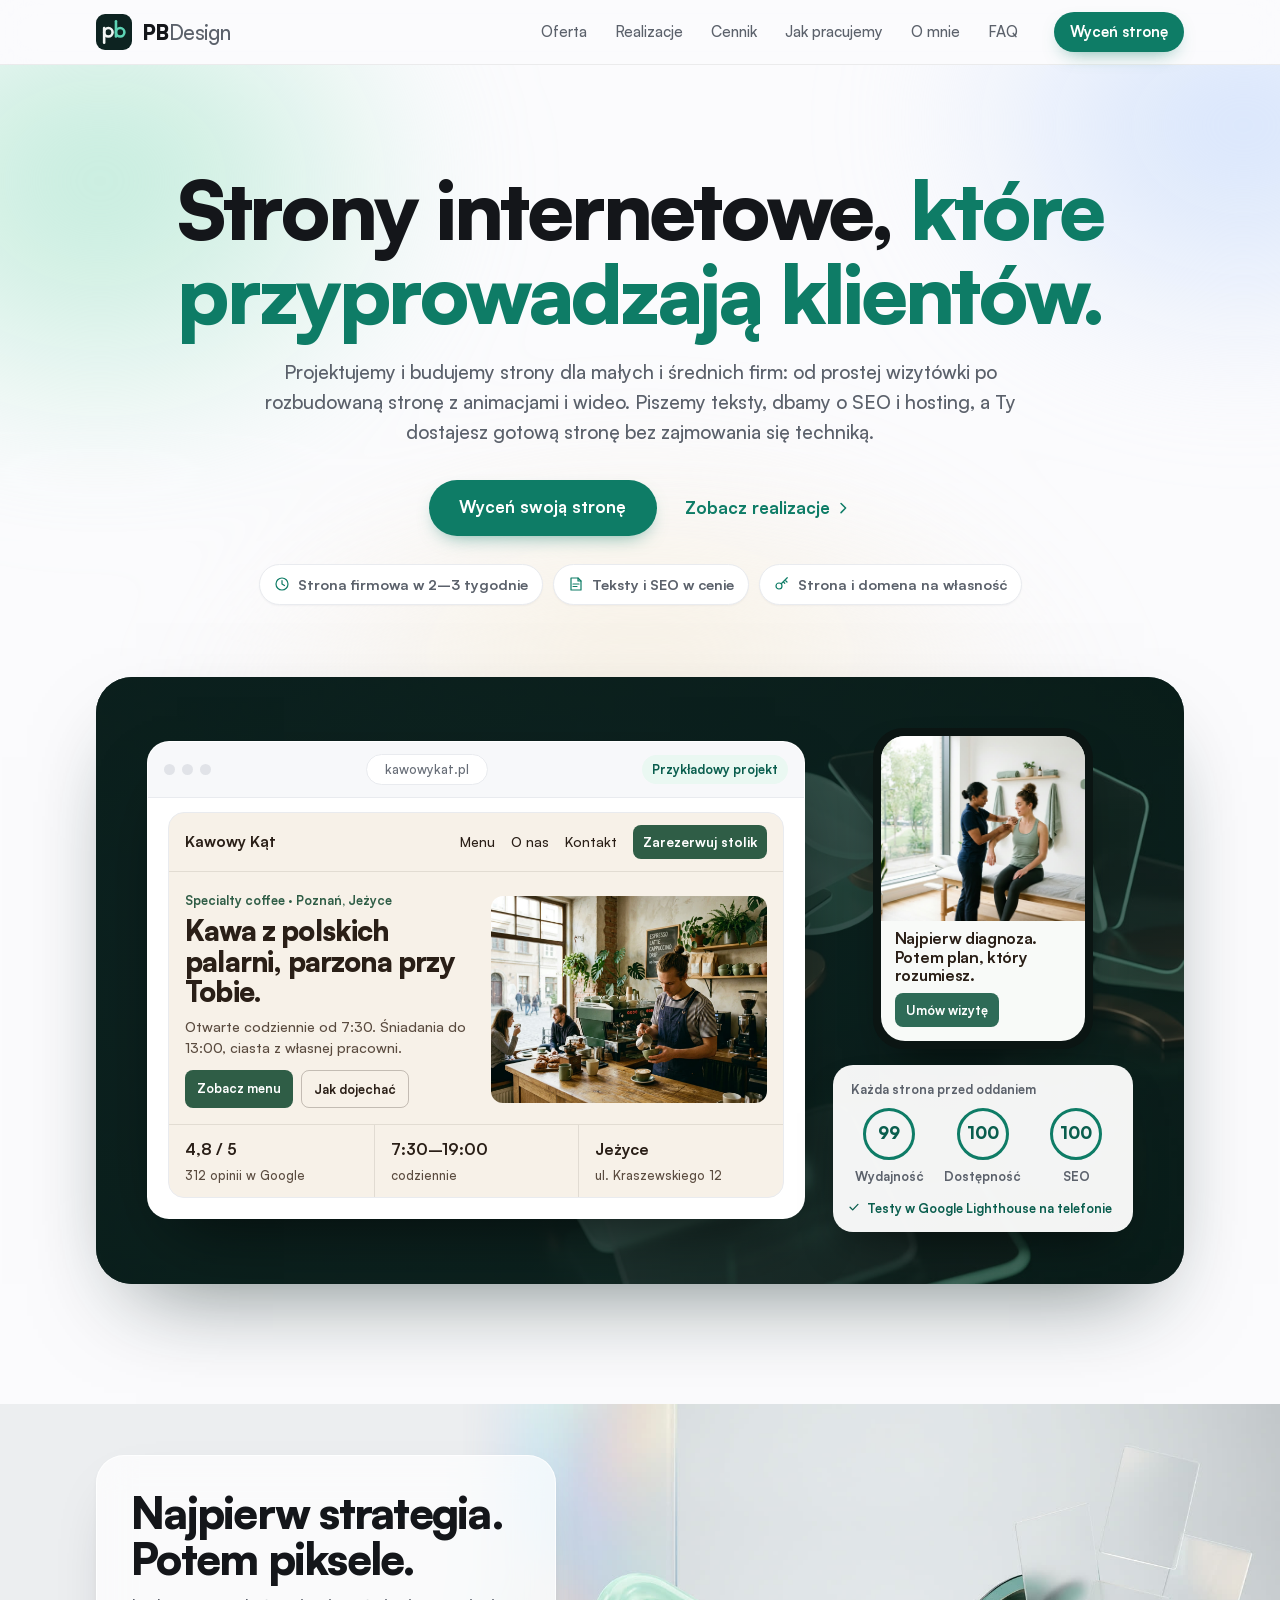
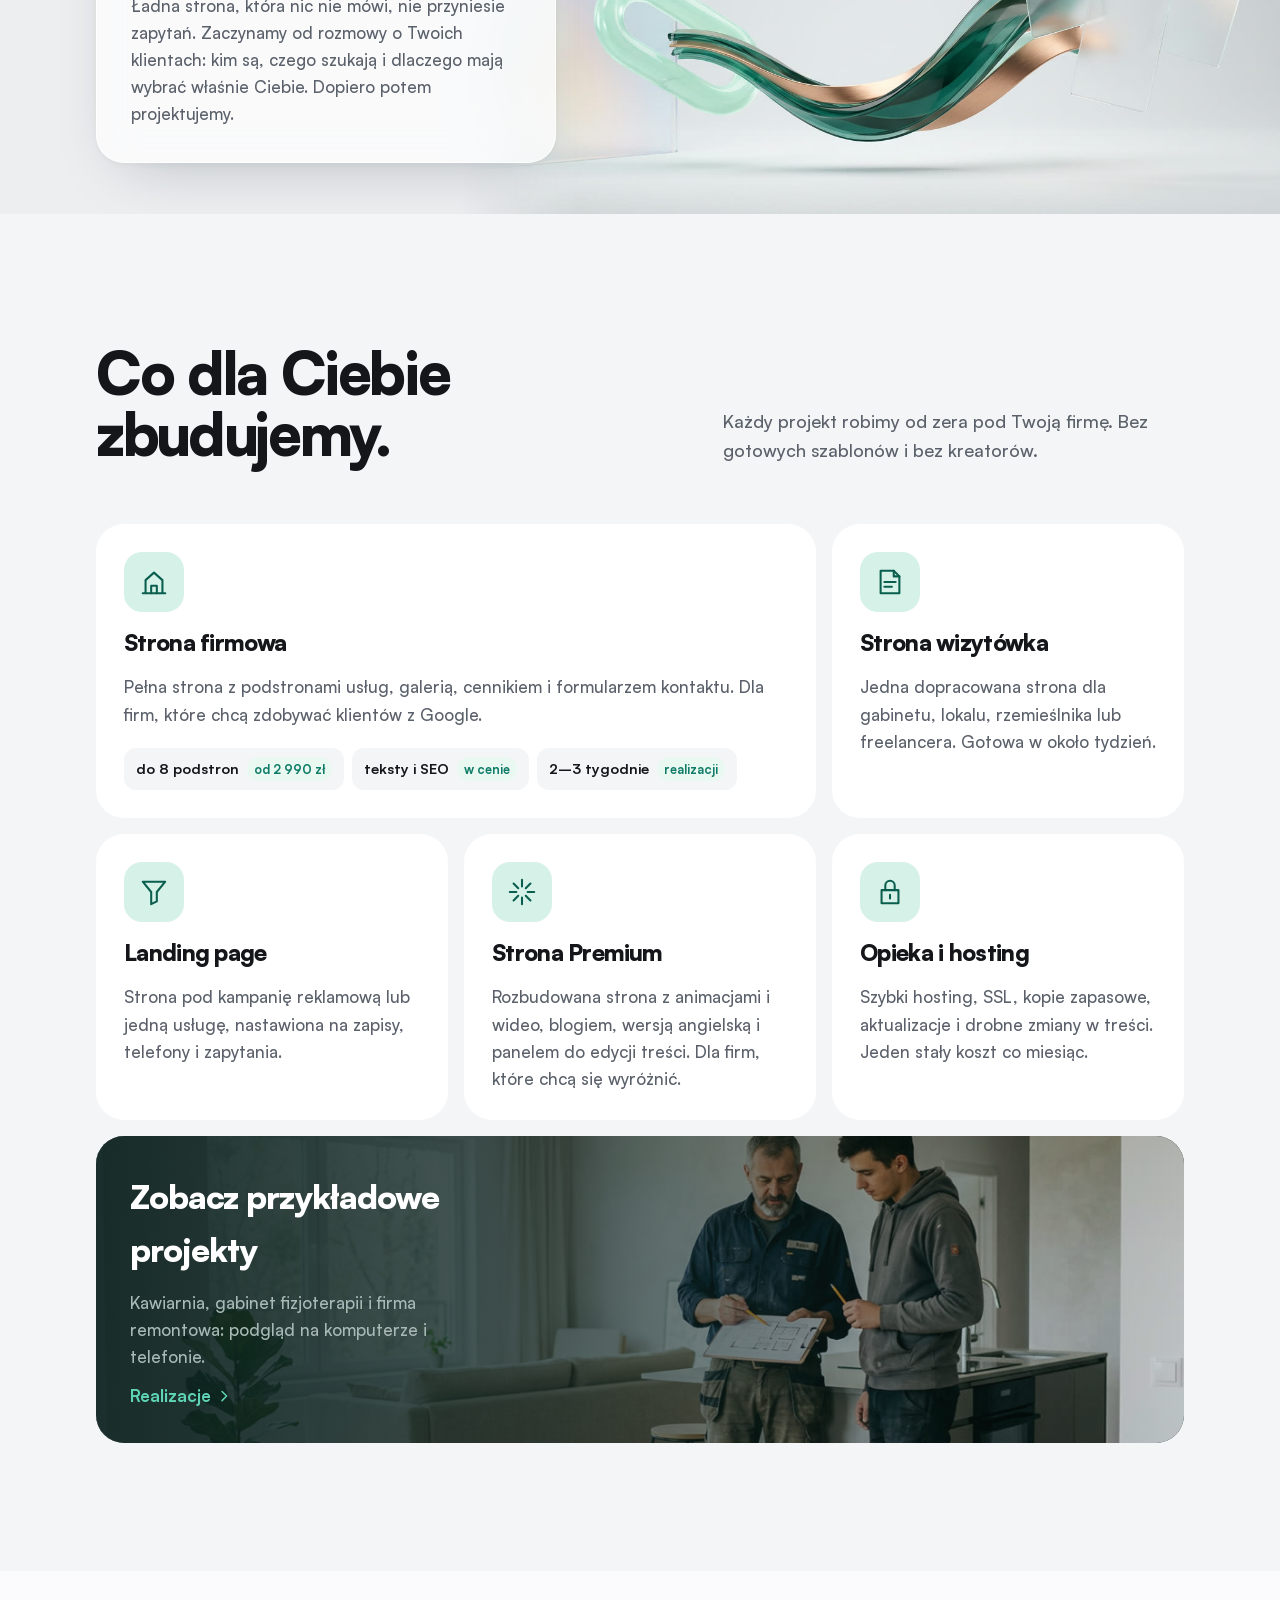
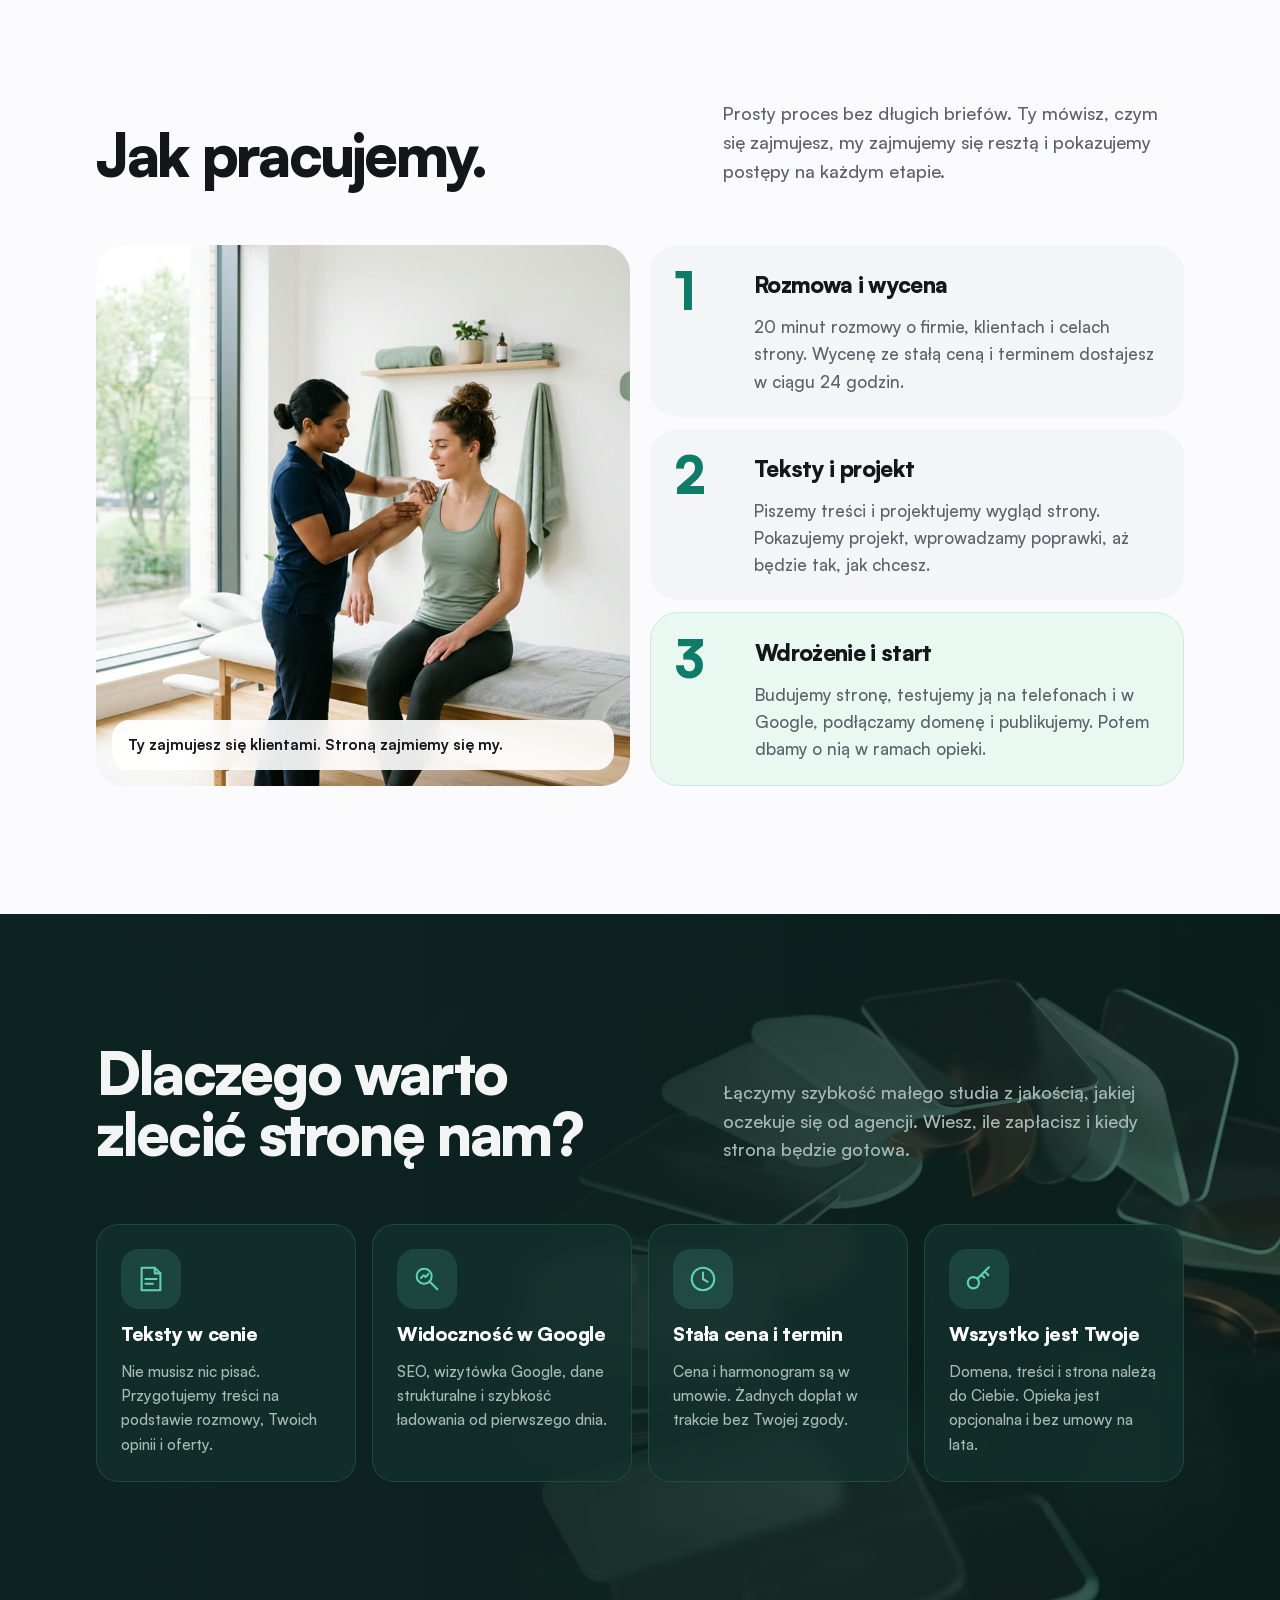
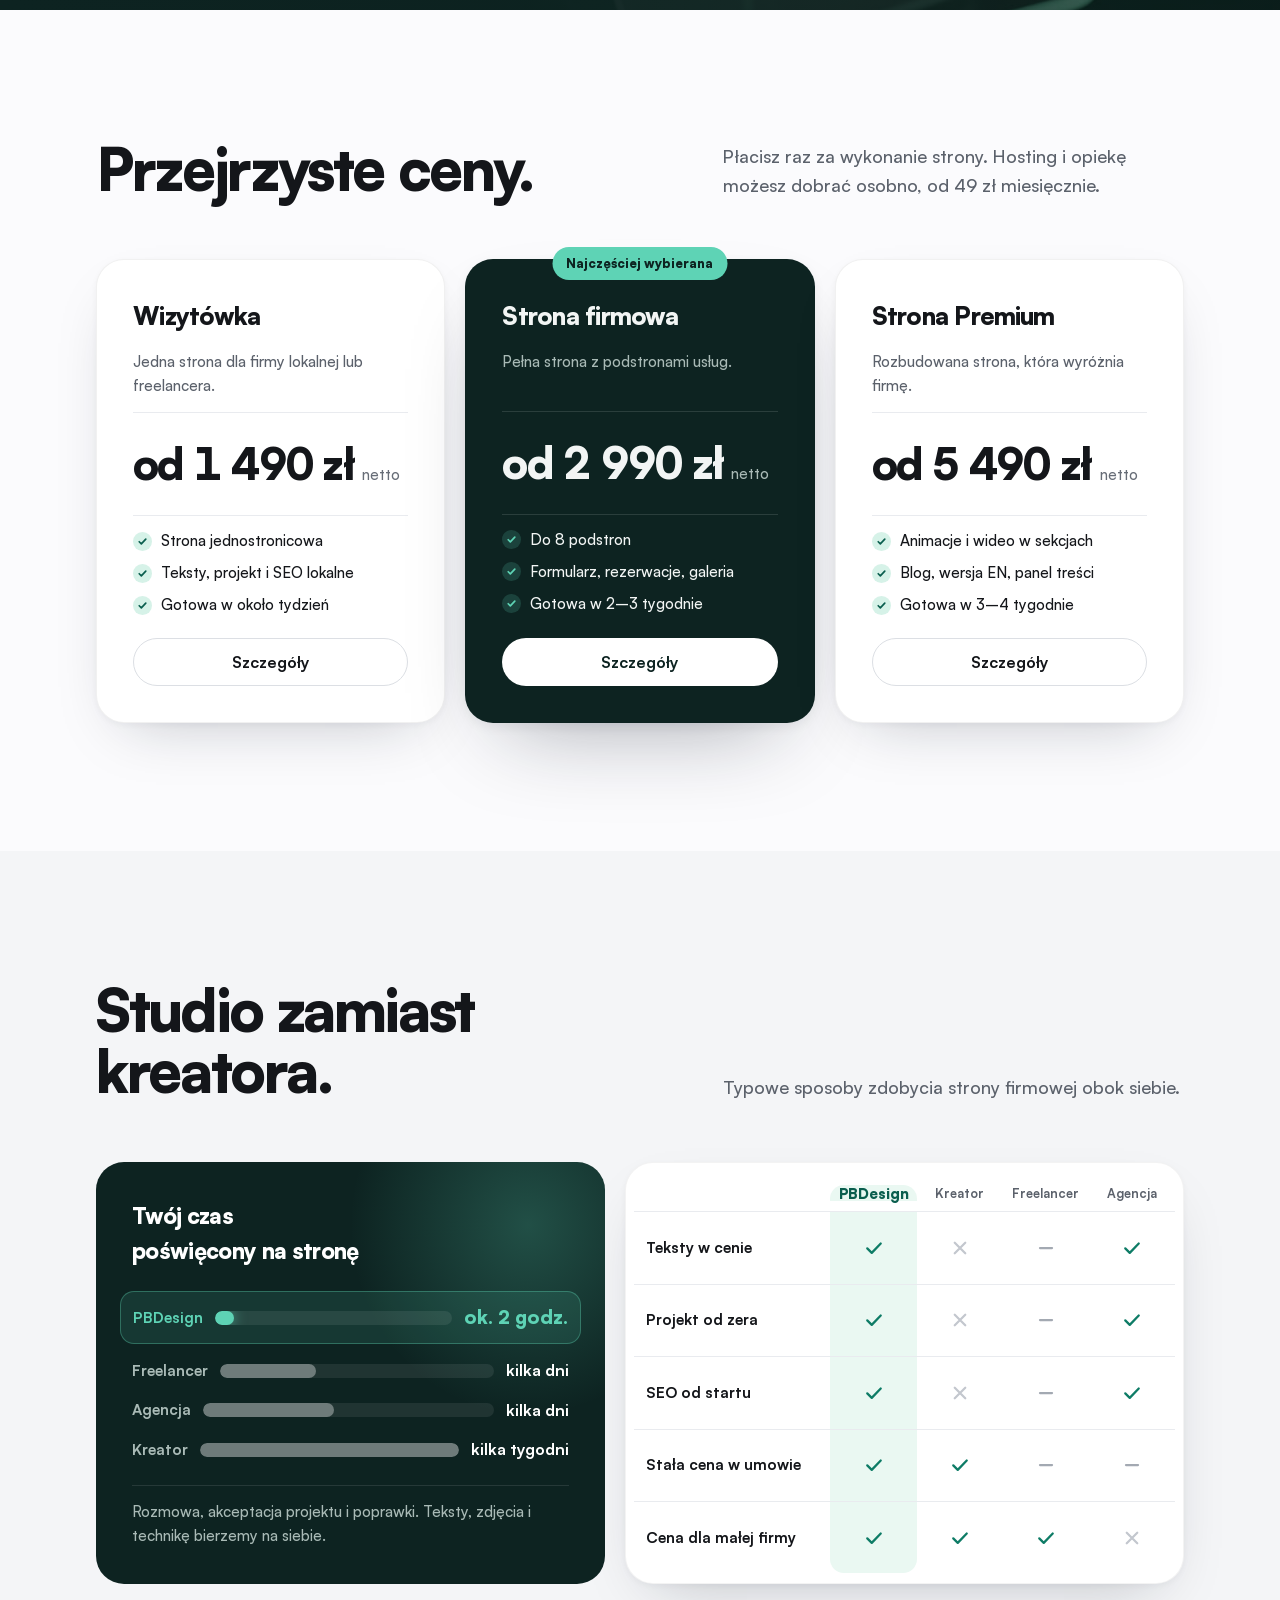
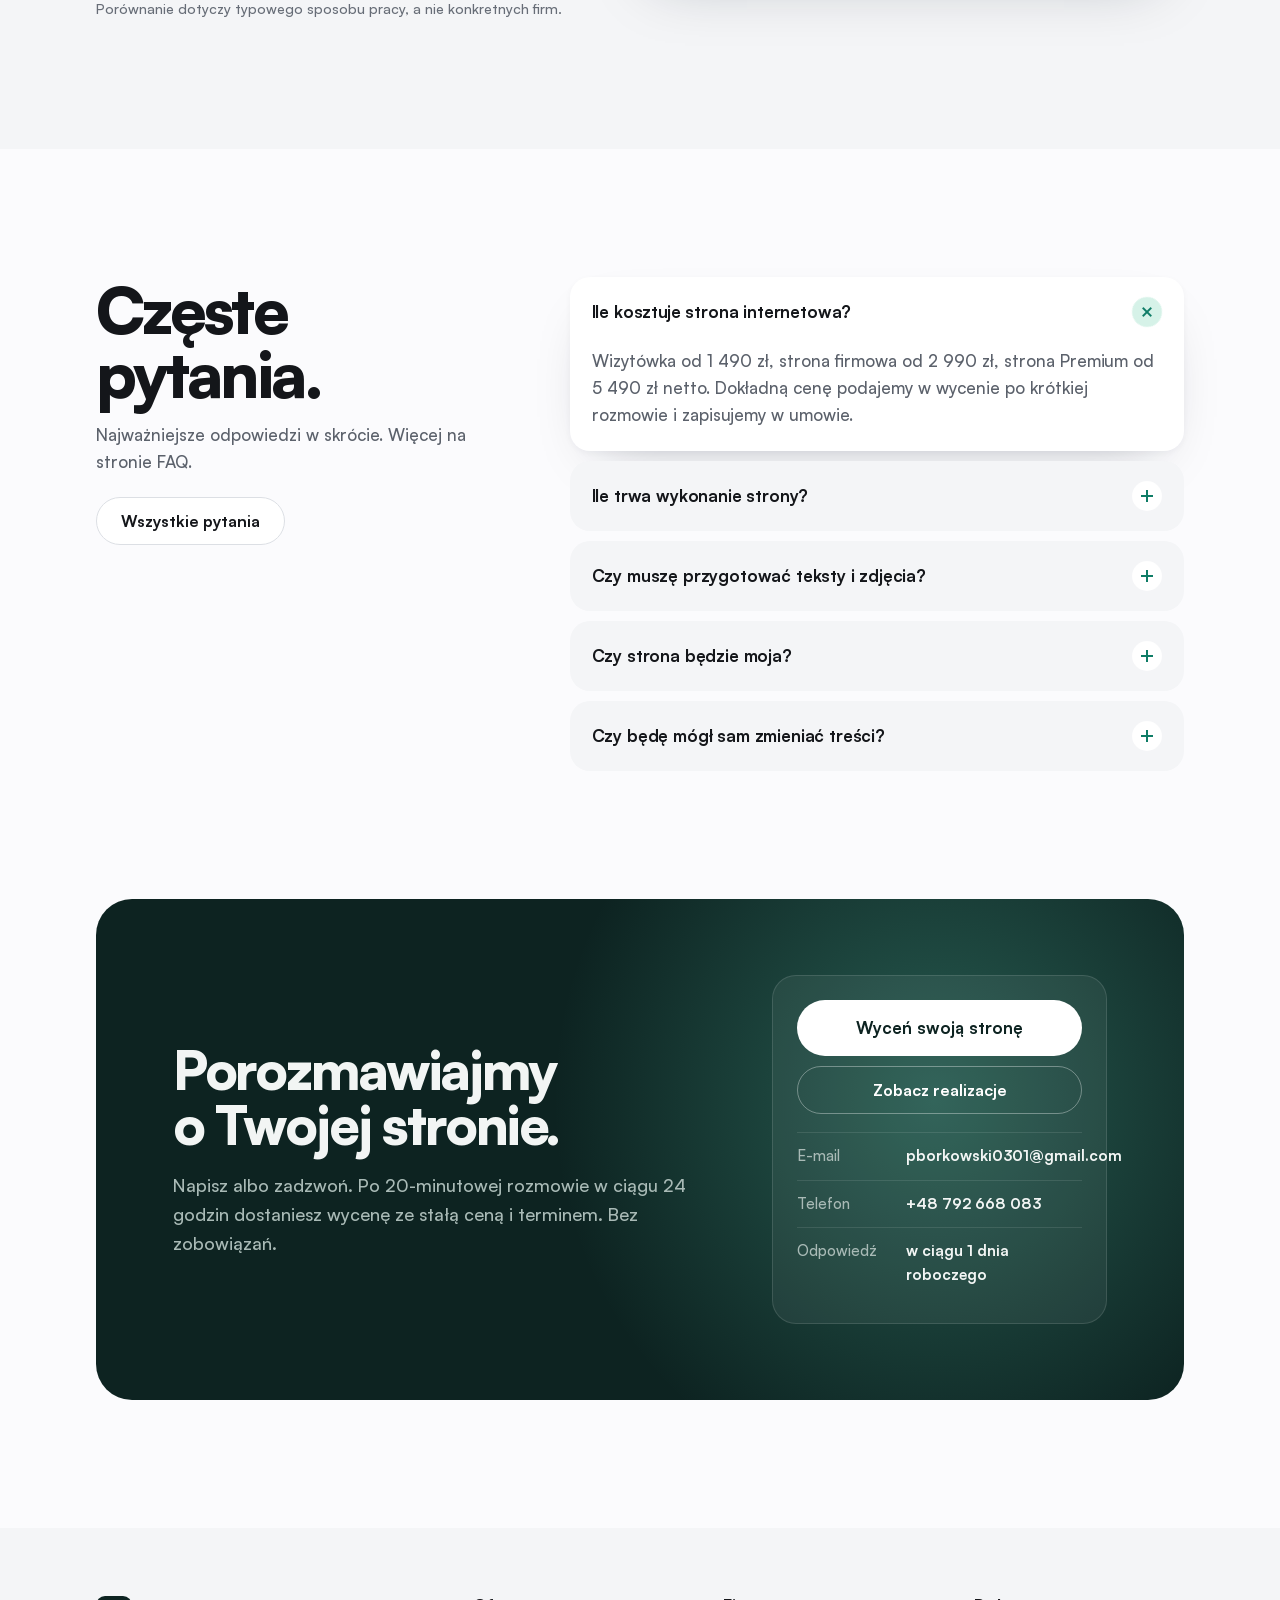
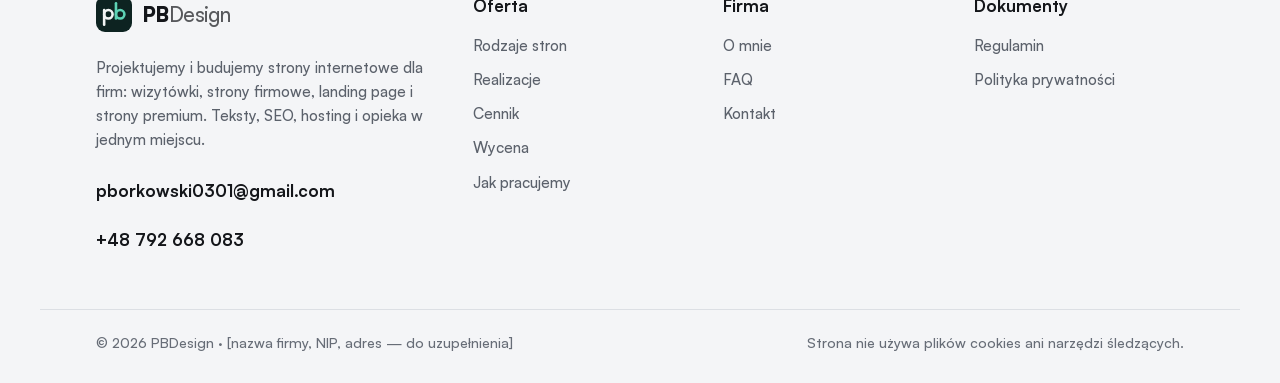
==== commit 42e81b06: "Strona Premium zamiast sklepu internetowego" ====
--- a/index.html
+++ b/index.html
@@ -4,13 +4,13 @@
 <meta charset="utf-8">
 <meta name="viewport" content="width=device-width, initial-scale=1">
 <title>PBDesign — projektowanie stron internetowych dla firm</title>
-<meta name="description" content="Projektujemy i budujemy strony internetowe dla firm: wizytówki, strony firmowe, landing page i sklepy. Teksty, projekt, SEO i hosting w jednym miejscu. Bezpłatna wycena w 24 godziny.">
+<meta name="description" content="Projektujemy i budujemy strony internetowe dla firm: wizytówki, strony firmowe, landing page i rozbudowane strony premium. Teksty, projekt, SEO i hosting w jednym miejscu. Bezpłatna wycena w 24 godziny.">
 <link rel="canonical" href="https://borkowskiprzemo098.github.io/pbdesign/">
 <meta name="theme-color" content="#FBFBFD">
 <meta property="og:type" content="website">
 <meta property="og:locale" content="pl_PL">
 <meta property="og:title" content="PBDesign — projektowanie stron internetowych dla firm">
-<meta property="og:description" content="Projektujemy i budujemy strony internetowe dla firm: wizytówki, strony firmowe, landing page i sklepy. Teksty, projekt, SEO i hosting w jednym miejscu. Bezpłatna wycena w 24 godziny.">
+<meta property="og:description" content="Projektujemy i budujemy strony internetowe dla firm: wizytówki, strony firmowe, landing page i rozbudowane strony premium. Teksty, projekt, SEO i hosting w jednym miejscu. Bezpłatna wycena w 24 godziny.">
 <meta property="og:image" content="https://borkowskiprzemo098.github.io/pbdesign/assets/og.jpg">
 <link rel="icon" href="assets/favicon.svg" type="image/svg+xml">
 <link rel="preload" href="assets/fonts/satoshi-900.woff2" as="font" type="font/woff2" crossorigin>
@@ -87,7 +87,7 @@
   <div class="hero__glow" aria-hidden="true"></div>
   <div class="wrap hero__copy">
     <h1 id="hero-h">Strony internetowe, <span class="accent">które przyprowadzają klientów.</span></h1>
-    <p class="hero__lead">Projektujemy i budujemy strony dla małych i średnich firm: od wizytówki po sklep internetowy. Piszemy teksty, dbamy o SEO i hosting, a Ty dostajesz gotową stronę bez zajmowania się techniką.</p>
+    <p class="hero__lead">Projektujemy i budujemy strony dla małych i średnich firm: od prostej wizytówki po rozbudowaną stronę z animacjami i wideo. Piszemy teksty, dbamy o SEO i hosting, a Ty dostajesz gotową stronę bez zajmowania się techniką.</p>
     <div class="hero__actions">
       <a class="pill pill--accent pill--lg" href="wycena.html">Wyceń swoją stronę</a>
       <a class="textlink" href="realizacje.html">Zobacz realizacje <svg class="ic"><use href="#i-chev"/></svg></a>
@@ -179,9 +179,9 @@
         <p>Strona pod kampanię reklamową lub jedną usługę, nastawiona na zapisy, telefony i zapytania.</p>
       </article>
       <article class="mt">
-        <span class="tile-ic"><svg class="ic"><use href="#i-cart"/></svg></span>
-        <h3>Sklep internetowy</h3>
-        <p>Sklep z płatnościami, wysyłką i panelem do zarządzania produktami. Wycena po krótkiej rozmowie.</p>
+        <span class="tile-ic"><svg class="ic"><use href="#i-spark"/></svg></span>
+        <h3>Strona Premium</h3>
+        <p>Rozbudowana strona z animacjami i wideo, blogiem, wersją angielską i panelem do edycji treści. Dla firm, które chcą się wyróżnić.</p>
       </article>
       <article class="mt">
         <span class="tile-ic"><svg class="ic"><use href="#i-lock"/></svg></span>
@@ -239,7 +239,7 @@
     <div class="plans">
       <article class="plan"><h3>Wizytówka</h3><p class="plan__for">Jedna strona dla firmy lokalnej lub freelancera.</p><p class="plan__price"><b>od 1 490 zł</b><span>netto</span></p><ul><li>Strona jednostronicowa</li><li>Teksty, projekt i SEO lokalne</li><li>Gotowa w około tydzień</li></ul><a class="pill pill--ghost" href="cennik.html">Szczegóły</a></article>
       <article class="plan plan--hot"><span class="plan__badge">Najczęściej wybierana</span><h3>Strona firmowa</h3><p class="plan__for">Pełna strona z podstronami usług.</p><p class="plan__price"><b>od 2 990 zł</b><span>netto</span></p><ul><li>Do 8 podstron</li><li>Formularz, rezerwacje, galeria</li><li>Gotowa w 2–3 tygodnie</li></ul><a class="pill pill--light" href="cennik.html">Szczegóły</a></article>
-      <article class="plan"><h3>Sklep internetowy</h3><p class="plan__for">Sprzedaż online z płatnościami i wysyłką.</p><p class="plan__price"><b>od 6 900 zł</b><span>netto</span></p><ul><li>Płatności i kurierzy</li><li>Panel produktów</li><li>Szkolenie z obsługi</li></ul><a class="pill pill--ghost" href="cennik.html">Szczegóły</a></article>
+      <article class="plan"><h3>Strona Premium</h3><p class="plan__for">Rozbudowana strona, która wyróżnia firmę.</p><p class="plan__price"><b>od 5 490 zł</b><span>netto</span></p><ul><li>Animacje i wideo w sekcjach</li><li>Blog, wersja EN, panel treści</li><li>Gotowa w 3–4 tygodnie</li></ul><a class="pill pill--ghost" href="cennik.html">Szczegóły</a></article>
     </div>
   </div>
 </section>
@@ -282,8 +282,8 @@
       <a class="pill pill--ghost" href="faq.html">Wszystkie pytania</a>
     </div>
     <div class="faq__list">
-      <details open><summary>Ile kosztuje strona internetowa?</summary><p>Wizytówka od 1 490 zł, strona firmowa od 2 990 zł, sklep od 6 900 zł netto. Dokładną cenę podajemy w wycenie po krótkiej rozmowie i zapisujemy w umowie.</p></details>
-      <details><summary>Ile trwa wykonanie strony?</summary><p>Wizytówka około tygodnia, strona firmowa 2–3 tygodnie, sklep 4–6 tygodni. Termin zależy też od tego, jak szybko akceptujesz kolejne etapy.</p></details>
+      <details open><summary>Ile kosztuje strona internetowa?</summary><p>Wizytówka od 1 490 zł, strona firmowa od 2 990 zł, strona Premium od 5 490 zł netto. Dokładną cenę podajemy w wycenie po krótkiej rozmowie i zapisujemy w umowie.</p></details>
+      <details><summary>Ile trwa wykonanie strony?</summary><p>Wizytówka około tygodnia, strona firmowa 2–3 tygodnie, strona Premium 3–4 tygodnie. Termin zależy też od tego, jak szybko akceptujesz kolejne etapy.</p></details>
       <details><summary>Czy muszę przygotować teksty i zdjęcia?</summary><p>Nie. Teksty piszemy na podstawie rozmowy. Jeśli masz zdjęcia, wykorzystamy je, a jeśli nie, dobierzemy lub przygotujemy zdjęcia pasujące do firmy.</p></details>
       <details><summary>Czy strona będzie moja?</summary><p>Tak. Domena jest rejestrowana na Ciebie, a po zapłacie przechodzą na Ciebie prawa do strony. Opieka i hosting są opcjonalne.</p></details>
       <details><summary>Czy będę mógł sam zmieniać treści?</summary><p>Tak. Na życzenie dodajemy prosty panel do edycji tekstów, zdjęć i cen, a na start pokazujemy, jak z niego korzystać.</p></details>
@@ -315,7 +315,7 @@
   <div class="wrap foot__grid">
     <div>
       <a class="brand" href="index.html"><svg class="brand__logo" aria-hidden="true"><use href="#logo-mark"/></svg><span class="brand__word">PB<span>Design</span></span></a>
-      <p class="foot__about">Projektujemy i budujemy strony internetowe dla firm: wizytówki, strony firmowe, landing page i sklepy. Teksty, SEO, hosting i opieka w jednym miejscu.</p>
+      <p class="foot__about">Projektujemy i budujemy strony internetowe dla firm: wizytówki, strony firmowe, landing page i strony premium. Teksty, SEO, hosting i opieka w jednym miejscu.</p>
       <p class="foot__contact"><a href="mailto:pborkowski0301@gmail.com">pborkowski0301@gmail.com</a><a href="tel:+48792668083">+48 792 668 083</a></p>
     </div>
     <nav aria-label="Oferta"><p class="foot__h">Oferta</p><a href="index.html#oferta">Rodzaje stron</a><a href="realizacje.html">Realizacje</a><a href="cennik.html">Cennik</a><a href="wycena.html">Wycena</a><a href="index.html#jak-pracujemy">Jak pracujemy</a></nav>
--- a/styles.css
+++ b/styles.css
@@ -1778,3 +1778,5 @@
 .brand__word{font:900 1.3rem/1 var(--f);letter-spacing:-.03em;text-transform:none;margin-right:0}
 .brand__word span{font-weight:500;color:var(--ink-2)}
 .foot .brand__word span,.sec--dark .brand__word span{color:inherit;opacity:.7}
+.copt.is-inc .copt__b{background:var(--mint-2);border-color:var(--mint);cursor:default}
+.copt.is-inc .copt__b em{color:var(--accent-deep)}
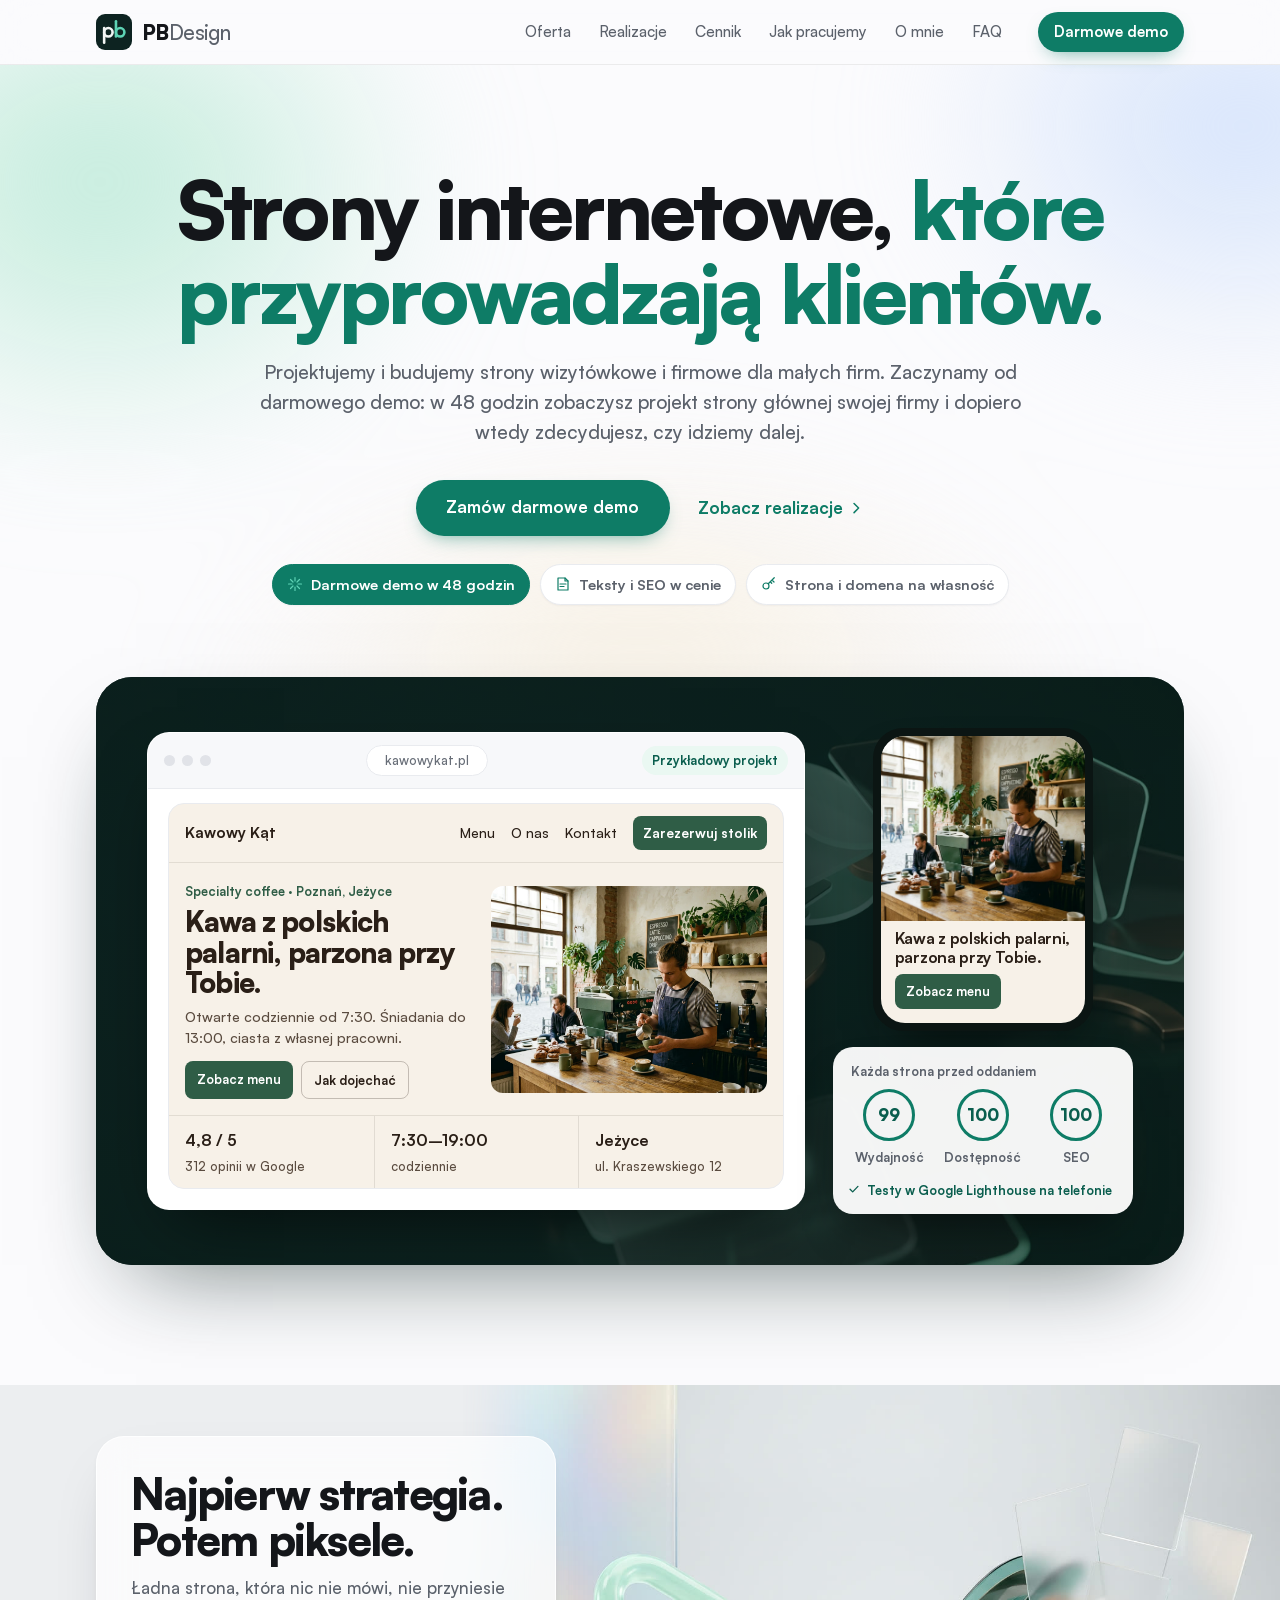
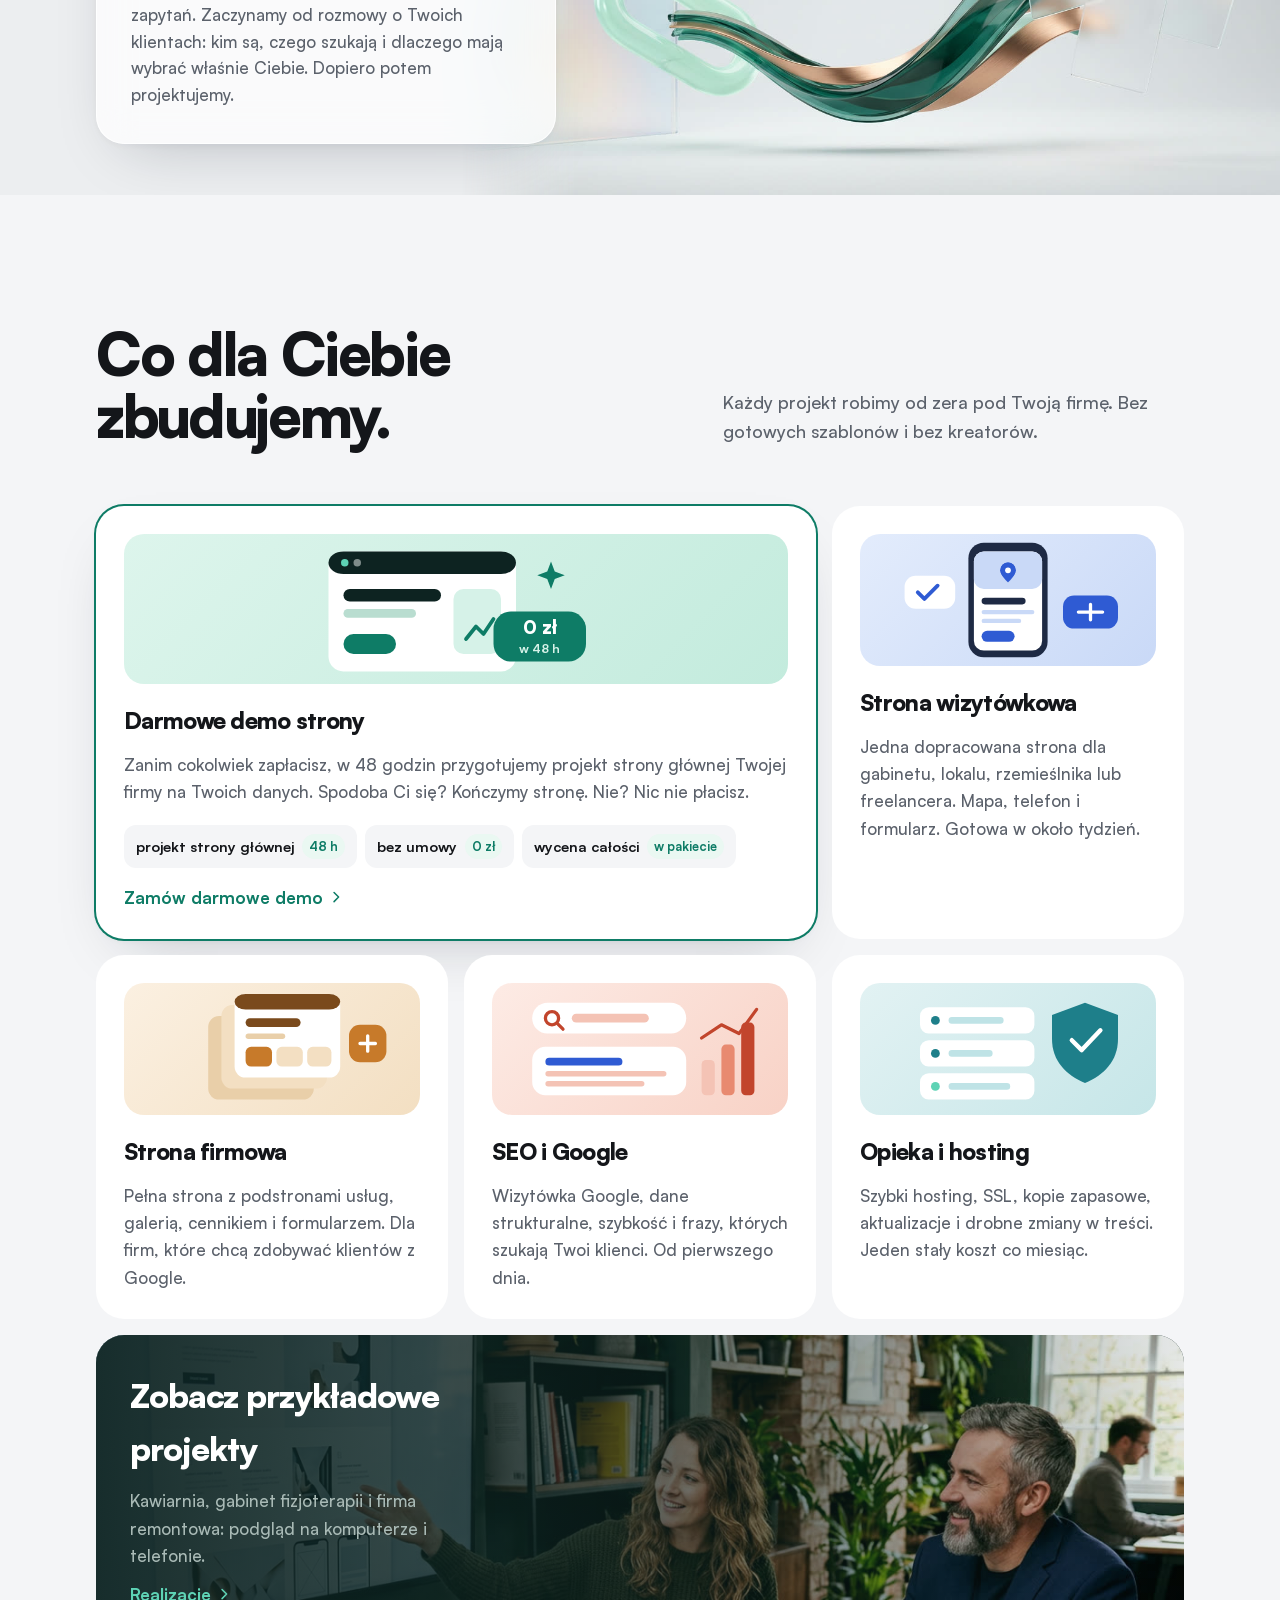
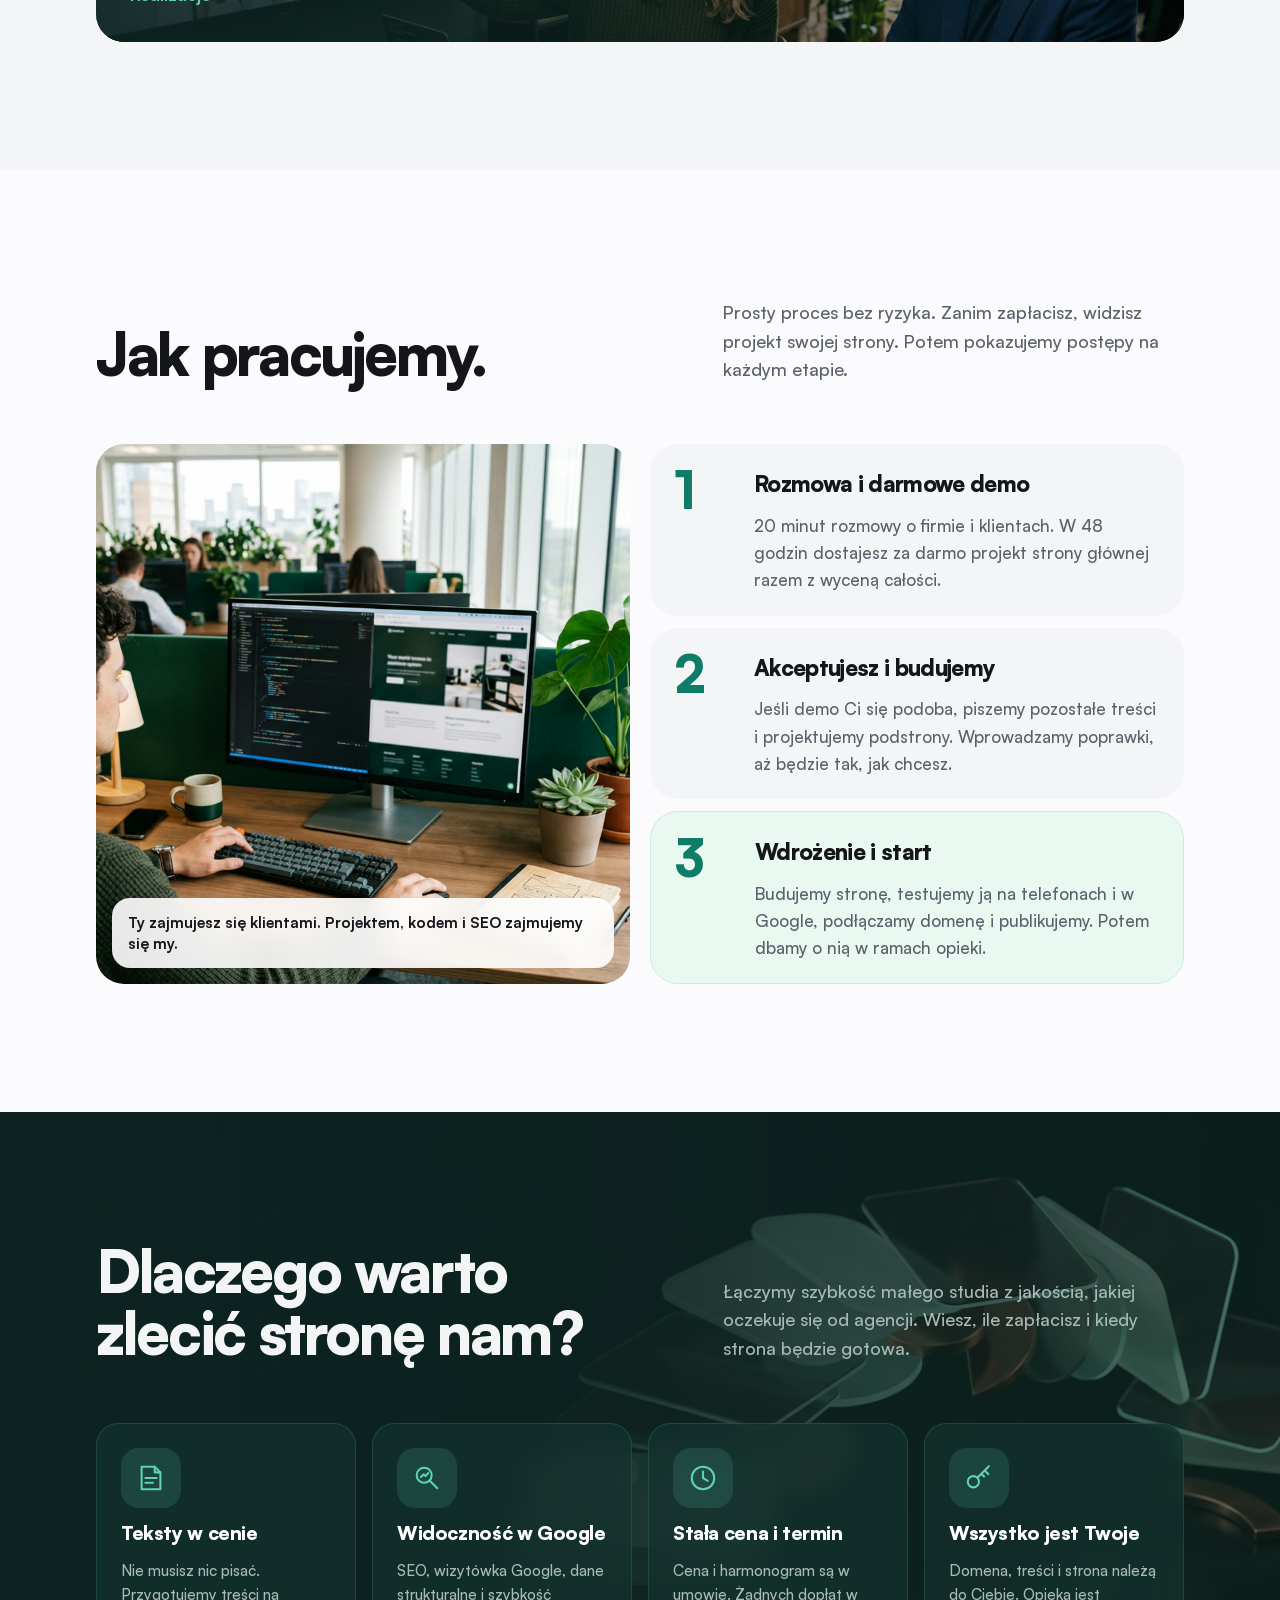
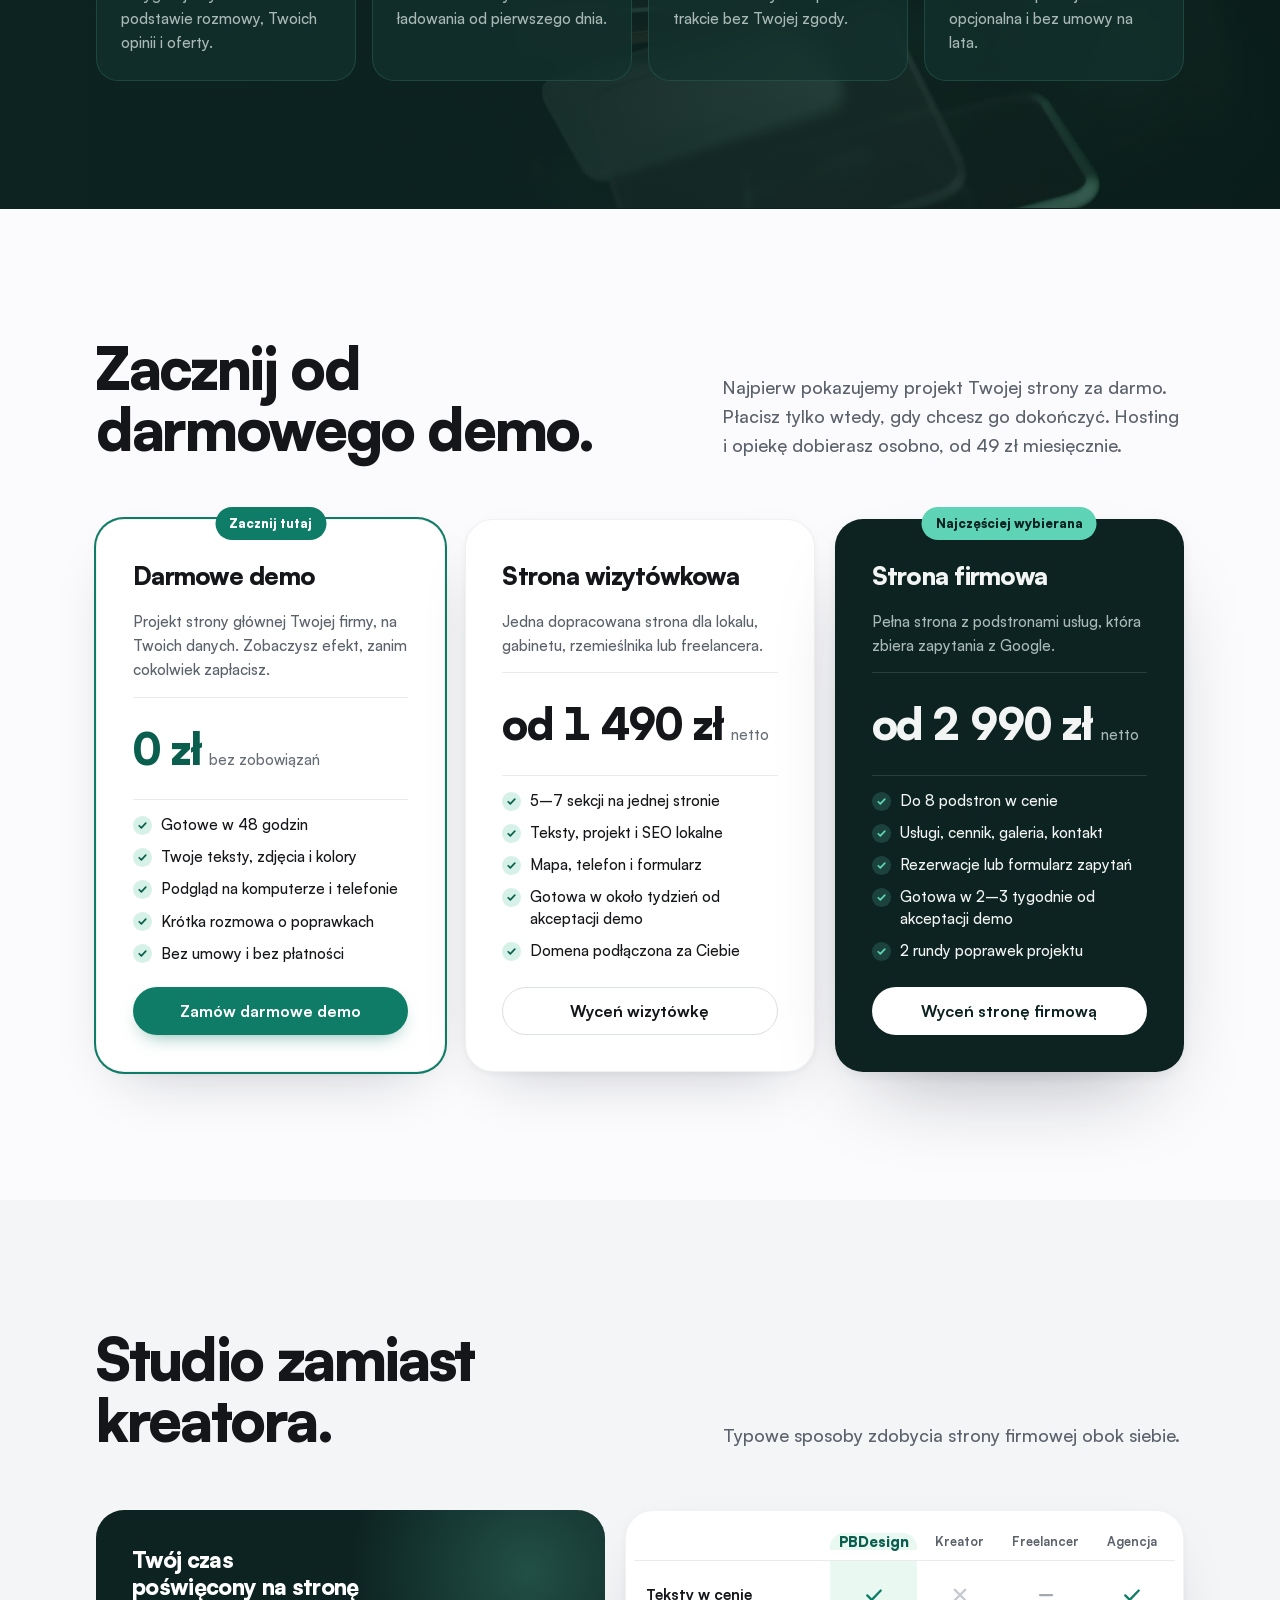
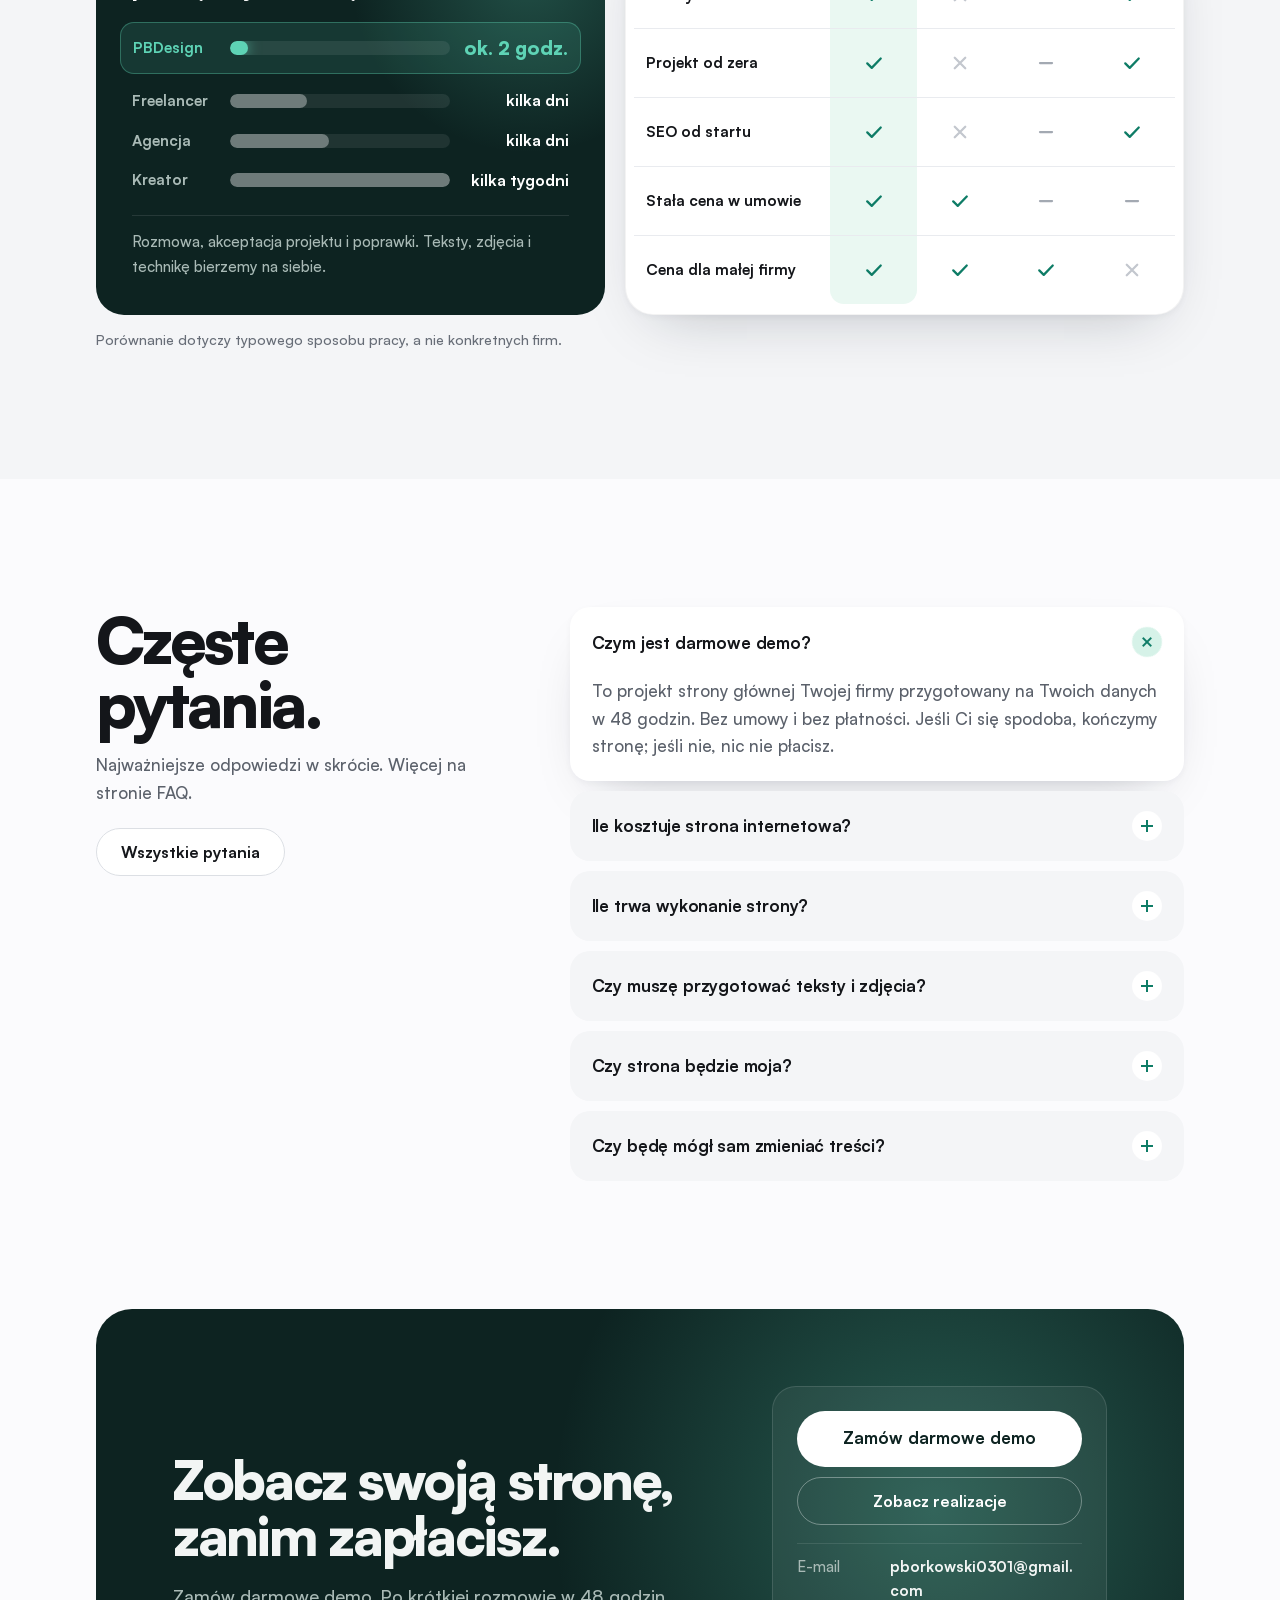
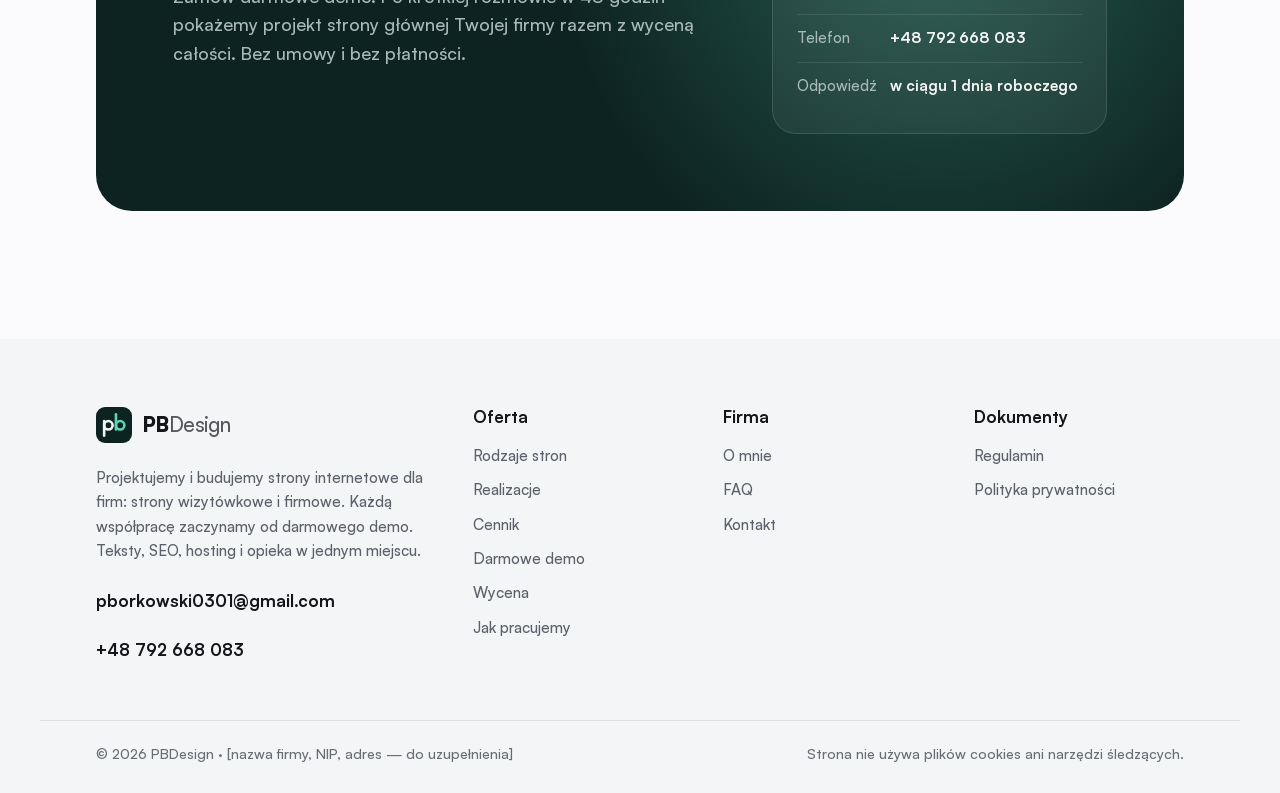
==== commit 88308e26: "Darmowe demo w cenniku, nowe zdjecia, kolorowe ilustracje oferty, poprawki ukladu" ====
--- a/index.html
+++ b/index.html
@@ -3,14 +3,14 @@
 <head>
 <meta charset="utf-8">
 <meta name="viewport" content="width=device-width, initial-scale=1">
-<title>PBDesign — projektowanie stron internetowych dla firm</title>
-<meta name="description" content="Projektujemy i budujemy strony internetowe dla firm: wizytówki, strony firmowe, landing page i rozbudowane strony premium. Teksty, projekt, SEO i hosting w jednym miejscu. Bezpłatna wycena w 24 godziny.">
+<title>PBDesign — strony internetowe dla firm. Darmowe demo w 48 godzin</title>
+<meta name="description" content="Projektujemy i budujemy strony wizytówkowe i firmowe. Zacznij od darmowego demo strony głównej w 48 godzin, bez zobowiązań. Teksty, SEO i hosting w jednym miejscu.">
 <link rel="canonical" href="https://borkowskiprzemo098.github.io/pbdesign/">
 <meta name="theme-color" content="#FBFBFD">
 <meta property="og:type" content="website">
 <meta property="og:locale" content="pl_PL">
-<meta property="og:title" content="PBDesign — projektowanie stron internetowych dla firm">
-<meta property="og:description" content="Projektujemy i budujemy strony internetowe dla firm: wizytówki, strony firmowe, landing page i rozbudowane strony premium. Teksty, projekt, SEO i hosting w jednym miejscu. Bezpłatna wycena w 24 godziny.">
+<meta property="og:title" content="PBDesign — strony internetowe dla firm. Darmowe demo w 48 godzin">
+<meta property="og:description" content="Projektujemy i budujemy strony wizytówkowe i firmowe. Zacznij od darmowego demo strony głównej w 48 godzin, bez zobowiązań. Teksty, SEO i hosting w jednym miejscu.">
 <meta property="og:image" content="https://borkowskiprzemo098.github.io/pbdesign/assets/og.jpg">
 <link rel="icon" href="assets/favicon.svg" type="image/svg+xml">
 <link rel="preload" href="assets/fonts/satoshi-900.woff2" as="font" type="font/woff2" crossorigin>
@@ -75,9 +75,9 @@
       <a href="index.html#jak-pracujemy" data-nav="proces">Jak pracujemy</a>
       <a href="o-mnie.html" data-nav="o-mnie">O mnie</a>
       <a href="faq.html" data-nav="faq">FAQ</a>
-      <a class="nav__cta" href="wycena.html">Wyceń stronę</a>
+      <a class="nav__cta" href="wycena.html#demo">Darmowe demo</a>
     </nav>
-    <a class="pill pill--accent pill--sm bar__cta" href="wycena.html">Wyceń stronę</a>
+    <a class="pill pill--accent pill--sm bar__cta" href="wycena.html#demo">Darmowe demo</a>
     <button class="burger" type="button" aria-expanded="false" aria-controls="nav" aria-label="Otwórz menu"><span></span><span></span></button>
   </div>
 </header>
@@ -87,13 +87,13 @@
   <div class="hero__glow" aria-hidden="true"></div>
   <div class="wrap hero__copy">
     <h1 id="hero-h">Strony internetowe, <span class="accent">które przyprowadzają klientów.</span></h1>
-    <p class="hero__lead">Projektujemy i budujemy strony dla małych i średnich firm: od prostej wizytówki po rozbudowaną stronę z animacjami i wideo. Piszemy teksty, dbamy o SEO i hosting, a Ty dostajesz gotową stronę bez zajmowania się techniką.</p>
+    <p class="hero__lead">Projektujemy i budujemy strony wizytówkowe i firmowe dla małych firm. Zaczynamy od darmowego demo: w 48 godzin zobaczysz projekt strony głównej swojej firmy i dopiero wtedy zdecydujesz, czy idziemy dalej.</p>
     <div class="hero__actions">
-      <a class="pill pill--accent pill--lg" href="wycena.html">Wyceń swoją stronę</a>
+      <a class="pill pill--accent pill--lg" href="wycena.html#demo">Zamów darmowe demo</a>
       <a class="textlink" href="realizacje.html">Zobacz realizacje <svg class="ic"><use href="#i-chev"/></svg></a>
     </div>
     <div class="phero__meta hero__tags">
-      <span class="tag"><svg class="ic"><use href="#i-clock"/></svg>Strona firmowa w 2–3 tygodnie</span>
+      <span class="tag tag--hot"><svg class="ic"><use href="#i-spark"/></svg>Darmowe demo w 48 godzin</span>
       <span class="tag"><svg class="ic"><use href="#i-cms"/></svg>Teksty i SEO w cenie</span>
       <span class="tag"><svg class="ic"><use href="#i-key"/></svg>Strona i domena na własność</span>
     </div>
@@ -126,9 +126,9 @@
       <div class="showcase__side" aria-hidden="true">
         <div class="mphone">
           <div class="mphone__in">
-            <img src="assets/biz-fizjo.jpg" alt="" width="1200" height="800">
-            <b>Najpierw diagnoza. Potem plan, który rozumiesz.</b>
-            <span class="mphone__btn--alt">Umów wizytę</span>
+            <img src="assets/biz-kawiarnia.jpg" alt="" width="1200" height="800">
+            <b>Kawa z polskich palarni, parzona przy Tobie.</b>
+            <span>Zobacz menu</span>
           </div>
         </div>
         <div class="score">
@@ -162,33 +162,34 @@
       <p>Każdy projekt robimy od zera pod Twoją firmę. Bez gotowych szablonów i bez kreatorów.</p>
     </div>
     <div class="mods">
-      <article class="mt mt--wide">
-        <span class="tile-ic"><svg class="ic"><use href="#i-build"/></svg></span>
+      <article class="mt mt--wide mt--demo">
+        <span class="art art--mint" aria-hidden="true"><svg viewBox="0 0 240 120"><rect x="18" y="14" width="150" height="96" rx="12" fill="#fff"/><rect x="18" y="14" width="150" height="18" rx="12" fill="#0D2321"/><circle cx="31" cy="23" r="3" fill="#5ED3B5"/><circle cx="41" cy="23" r="3" fill="#F2F5F4" opacity=".5"/><rect x="30" y="44" width="78" height="10" rx="5" fill="#0D2321"/><rect x="30" y="60" width="58" height="7" rx="3.5" fill="#B9DDD0"/><rect x="30" y="80" width="42" height="16" rx="8" fill="#0E7C66"/><rect x="118" y="44" width="38" height="52" rx="8" fill="#D6F2E8"/><path d="M128 84l8-10 6 6 8-12" stroke="#0E7C66" stroke-width="3" fill="none" stroke-linecap="round" stroke-linejoin="round"/><rect x="150" y="62" width="74" height="40" rx="14" fill="#0E7C66"/><text x="187" y="80" text-anchor="middle" font-family="Satoshi,sans-serif" font-weight="900" font-size="15" fill="#fff">0 zł</text><text x="187" y="95" text-anchor="middle" font-family="Satoshi,sans-serif" font-weight="700" font-size="10" fill="#D6F2E8">w 48 h</text><path d="M196 22l3 8 8 3-8 3-3 8-3-8-8-3 8-3z" fill="#0E7C66"/></svg></span>
+        <h3>Darmowe demo strony</h3>
+        <p>Zanim cokolwiek zapłacisz, w 48 godzin przygotujemy projekt strony głównej Twojej firmy na Twoich danych. Spodoba Ci się? Kończymy stronę. Nie? Nic nie płacisz.</p>
+        <div class="mt__demo"><span>projekt strony głównej<em>48 h</em></span><span>bez umowy<em>0 zł</em></span><span>wycena całości<em>w pakiecie</em></span></div>
+        <a class="textlink" href="wycena.html#demo">Zamów darmowe demo <svg class="ic"><use href="#i-chev"/></svg></a>
+      </article>
+      <article class="mt">
+        <span class="art art--sky" aria-hidden="true"><svg viewBox="0 0 240 120"><rect x="84" y="8" width="72" height="104" rx="14" fill="#1E2A44"/><rect x="89" y="16" width="62" height="90" rx="9" fill="#fff"/><rect x="89" y="16" width="62" height="34" rx="9" fill="#C9D9F7"/><circle cx="120" cy="33" r="7" fill="#2F5BD3"/><path d="M120 26a7 7 0 017 7c0 5-7 11-7 11s-7-6-7-11a7 7 0 017-7z" fill="#2F5BD3"/><circle cx="120" cy="33" r="2.6" fill="#fff"/><rect x="96" y="58" width="40" height="6" rx="3" fill="#1E2A44"/><rect x="96" y="69" width="48" height="4" rx="2" fill="#C9D9F7"/><rect x="96" y="77" width="36" height="4" rx="2" fill="#C9D9F7"/><rect x="96" y="88" width="30" height="10" rx="5" fill="#2F5BD3"/><rect x="26" y="38" width="46" height="30" rx="10" fill="#fff"/><path d="M38 53l6 6 12-12" stroke="#2F5BD3" stroke-width="3.5" fill="none" stroke-linecap="round" stroke-linejoin="round"/><rect x="170" y="56" width="50" height="30" rx="10" fill="#2F5BD3"/><path d="M184 71h22M195 64v14" stroke="#fff" stroke-width="3" stroke-linecap="round"/></svg></span>
+        <h3>Strona wizytówkowa</h3>
+        <p>Jedna dopracowana strona dla gabinetu, lokalu, rzemieślnika lub freelancera. Mapa, telefon i formularz. Gotowa w około tydzień.</p>
+      </article>
+      <article class="mt">
+        <span class="art art--sand" aria-hidden="true"><svg viewBox="0 0 240 120"><rect x="62" y="30" width="96" height="76" rx="10" fill="#E9CFA9"/><rect x="74" y="20" width="96" height="76" rx="10" fill="#F3DFC2"/><rect x="86" y="10" width="96" height="76" rx="10" fill="#fff"/><rect x="86" y="10" width="96" height="14" rx="10" fill="#7A4A1C"/><rect x="96" y="32" width="50" height="8" rx="4" fill="#7A4A1C"/><rect x="96" y="46" width="36" height="5" rx="2.5" fill="#E9CFA9"/><rect x="96" y="58" width="24" height="18" rx="5" fill="#C77A2A"/><rect x="124" y="58" width="24" height="18" rx="5" fill="#F3DFC2"/><rect x="152" y="58" width="22" height="18" rx="5" fill="#F3DFC2"/><rect x="190" y="38" width="34" height="34" rx="10" fill="#C77A2A"/><path d="M200 55h14M207 48v14" stroke="#fff" stroke-width="3" stroke-linecap="round"/></svg></span>
         <h3>Strona firmowa</h3>
-        <p>Pełna strona z podstronami usług, galerią, cennikiem i formularzem kontaktu. Dla firm, które chcą zdobywać klientów z Google.</p>
-        <div class="mt__demo"><span>do 8 podstron<em>od 2 990 zł</em></span><span>teksty i SEO<em>w cenie</em></span><span>2–3 tygodnie<em>realizacji</em></span></div>
+        <p>Pełna strona z podstronami usług, galerią, cennikiem i formularzem. Dla firm, które chcą zdobywać klientów z Google.</p>
       </article>
       <article class="mt">
-        <span class="tile-ic"><svg class="ic"><use href="#i-cms"/></svg></span>
-        <h3>Strona wizytówka</h3>
-        <p>Jedna dopracowana strona dla gabinetu, lokalu, rzemieślnika lub freelancera. Gotowa w około tydzień.</p>
+        <span class="art art--coral" aria-hidden="true"><svg viewBox="0 0 240 120"><rect x="22" y="18" width="140" height="28" rx="14" fill="#fff"/><circle cx="40" cy="32" r="6" fill="none" stroke="#C2452C" stroke-width="3"/><path d="M45 37l5 5" stroke="#C2452C" stroke-width="3" stroke-linecap="round"/><rect x="58" y="28" width="70" height="8" rx="4" fill="#F4C3B5"/><rect x="22" y="58" width="140" height="44" rx="12" fill="#fff"/><rect x="34" y="68" width="70" height="7" rx="3.5" fill="#2F5BD3"/><rect x="34" y="80" width="110" height="5" rx="2.5" fill="#F4C3B5"/><rect x="34" y="89" width="90" height="5" rx="2.5" fill="#F4C3B5"/><rect x="176" y="70" width="12" height="32" rx="4" fill="#F4C3B5"/><rect x="194" y="56" width="12" height="46" rx="4" fill="#E88A70"/><rect x="212" y="36" width="12" height="66" rx="4" fill="#C2452C"/><path d="M176 50l18-12 16 8 16-22" stroke="#C2452C" stroke-width="3" fill="none" stroke-linecap="round" stroke-linejoin="round"/></svg></span>
+        <h3>SEO i Google</h3>
+        <p>Wizytówka Google, dane strukturalne, szybkość i frazy, których szukają Twoi klienci. Od pierwszego dnia.</p>
       </article>
       <article class="mt">
-        <span class="tile-ic"><svg class="ic"><use href="#i-funnel"/></svg></span>
-        <h3>Landing page</h3>
-        <p>Strona pod kampanię reklamową lub jedną usługę, nastawiona na zapisy, telefony i zapytania.</p>
-      </article>
-      <article class="mt">
-        <span class="tile-ic"><svg class="ic"><use href="#i-spark"/></svg></span>
-        <h3>Strona Premium</h3>
-        <p>Rozbudowana strona z animacjami i wideo, blogiem, wersją angielską i panelem do edycji treści. Dla firm, które chcą się wyróżnić.</p>
-      </article>
-      <article class="mt">
-        <span class="tile-ic"><svg class="ic"><use href="#i-lock"/></svg></span>
+        <span class="art art--teal" aria-hidden="true"><svg viewBox="0 0 240 120"><rect x="40" y="22" width="104" height="24" rx="8" fill="#fff"/><rect x="40" y="52" width="104" height="24" rx="8" fill="#fff"/><rect x="40" y="82" width="104" height="24" rx="8" fill="#fff"/><circle cx="54" cy="34" r="4" fill="#1E7F8A"/><circle cx="54" cy="64" r="4" fill="#1E7F8A"/><circle cx="54" cy="94" r="4" fill="#5ED3B5"/><rect x="66" y="31" width="50" height="6" rx="3" fill="#BFE3E6"/><rect x="66" y="61" width="40" height="6" rx="3" fill="#BFE3E6"/><rect x="66" y="91" width="56" height="6" rx="3" fill="#BFE3E6"/><path d="M190 18l30 11v22c0 20-13 33-30 40-17-7-30-20-30-40V29z" fill="#1E7F8A"/><path d="M178 52l9 9 17-18" stroke="#fff" stroke-width="4" fill="none" stroke-linecap="round" stroke-linejoin="round"/></svg></span>
         <h3>Opieka i hosting</h3>
         <p>Szybki hosting, SSL, kopie zapasowe, aktualizacje i drobne zmiany w treści. Jeden stały koszt co miesiąc.</p>
       </article>
-      <a class="mt mt--cta mt--photo" href="realizacje.html"><img src="assets/biz-remonty.jpg" alt="" loading="lazy" width="1200" height="800">
+      <a class="mt mt--cta mt--photo" href="realizacje.html"><img src="assets/studio-meeting.jpg" alt="" loading="lazy" width="1200" height="800">
         <h3>Zobacz przykładowe projekty</h3>
         <p>Kawiarnia, gabinet fizjoterapii i firma remontowa: podgląd na komputerze i telefonie.</p>
         <span class="textlink textlink--light">Realizacje <svg class="ic"><use href="#i-chev"/></svg></span>
@@ -201,13 +202,13 @@
   <div class="wrap">
     <div class="head">
       <h2 id="how-h">Jak pracujemy.</h2>
-      <p>Prosty proces bez długich briefów. Ty mówisz, czym się zajmujesz, my zajmujemy się resztą i pokazujemy postępy na każdym etapie.</p>
+      <p>Prosty proces bez ryzyka. Zanim zapłacisz, widzisz projekt swojej strony. Potem pokazujemy postępy na każdym etapie.</p>
     </div>
     <div class="how">
-      <figure class="how__photo"><img src="assets/biz-fizjo.jpg" alt="Fizjoterapeutka pracuje z pacjentką w jasnym gabinecie" loading="lazy" width="1200" height="800"><figcaption>Ty zajmujesz się klientami. Stroną zajmiemy się my.</figcaption></figure>
+      <figure class="how__photo"><img src="assets/studio-dev.jpg" alt="Programista pracuje nad kodem i podglądem strony internetowej" loading="lazy" width="1200" height="800"><figcaption>Ty zajmujesz się klientami. Projektem, kodem i SEO zajmujemy się my.</figcaption></figure>
     <ol class="steps3 steps3--stack">
-      <li><span class="steps3__n">1</span><h3>Rozmowa i wycena</h3><p>20 minut rozmowy o firmie, klientach i celach strony. Wycenę ze stałą ceną i terminem dostajesz w ciągu 24 godzin.</p></li>
-      <li><span class="steps3__n">2</span><h3>Teksty i projekt</h3><p>Piszemy treści i projektujemy wygląd strony. Pokazujemy projekt, wprowadzamy poprawki, aż będzie tak, jak chcesz.</p></li>
+      <li><span class="steps3__n">1</span><h3>Rozmowa i darmowe demo</h3><p>20 minut rozmowy o firmie i klientach. W 48 godzin dostajesz za darmo projekt strony głównej razem z wyceną całości.</p></li>
+      <li><span class="steps3__n">2</span><h3>Akceptujesz i budujemy</h3><p>Jeśli demo Ci się podoba, piszemy pozostałe treści i projektujemy podstrony. Wprowadzamy poprawki, aż będzie tak, jak chcesz.</p></li>
       <li class="steps3__end"><span class="steps3__n">3</span><h3>Wdrożenie i start</h3><p>Budujemy stronę, testujemy ją na telefonach i w Google, podłączamy domenę i publikujemy. Potem dbamy o nią w ramach opieki.</p></li>
     </ol>
     </div>
@@ -233,13 +234,13 @@
 <section class="sec" aria-labelledby="plans-h">
   <div class="wrap">
     <div class="head">
-      <h2 id="plans-h">Przejrzyste ceny.</h2>
-      <p>Płacisz raz za wykonanie strony. Hosting i opiekę możesz dobrać osobno, od 49 zł miesięcznie.</p>
+      <h2 id="plans-h">Zacznij od darmowego demo.</h2>
+      <p>Najpierw pokazujemy projekt Twojej strony za darmo. Płacisz tylko wtedy, gdy chcesz go dokończyć. Hosting i opiekę dobierasz osobno, od 49 zł miesięcznie.</p>
     </div>
     <div class="plans">
-      <article class="plan"><h3>Wizytówka</h3><p class="plan__for">Jedna strona dla firmy lokalnej lub freelancera.</p><p class="plan__price"><b>od 1 490 zł</b><span>netto</span></p><ul><li>Strona jednostronicowa</li><li>Teksty, projekt i SEO lokalne</li><li>Gotowa w około tydzień</li></ul><a class="pill pill--ghost" href="cennik.html">Szczegóły</a></article>
-      <article class="plan plan--hot"><span class="plan__badge">Najczęściej wybierana</span><h3>Strona firmowa</h3><p class="plan__for">Pełna strona z podstronami usług.</p><p class="plan__price"><b>od 2 990 zł</b><span>netto</span></p><ul><li>Do 8 podstron</li><li>Formularz, rezerwacje, galeria</li><li>Gotowa w 2–3 tygodnie</li></ul><a class="pill pill--light" href="cennik.html">Szczegóły</a></article>
-      <article class="plan"><h3>Strona Premium</h3><p class="plan__for">Rozbudowana strona, która wyróżnia firmę.</p><p class="plan__price"><b>od 5 490 zł</b><span>netto</span></p><ul><li>Animacje i wideo w sekcjach</li><li>Blog, wersja EN, panel treści</li><li>Gotowa w 3–4 tygodnie</li></ul><a class="pill pill--ghost" href="cennik.html">Szczegóły</a></article>
+      <article class="plan plan--demo"><span class="plan__badge plan__badge--free">Zacznij tutaj</span><h3>Darmowe demo</h3><p class="plan__for">Projekt strony głównej Twojej firmy, na Twoich danych. Zobaczysz efekt, zanim cokolwiek zapłacisz.</p><p class="plan__price"><b>0 zł</b><span>bez zobowiązań</span></p><ul><li>Gotowe w 48 godzin</li><li>Twoje teksty, zdjęcia i kolory</li><li>Podgląd na komputerze i telefonie</li><li>Krótka rozmowa o poprawkach</li><li>Bez umowy i bez płatności</li></ul><a class="pill pill--accent" href="wycena.html#demo">Zamów darmowe demo</a></article>
+      <article class="plan"><h3>Strona wizytówkowa</h3><p class="plan__for">Jedna dopracowana strona dla lokalu, gabinetu, rzemieślnika lub freelancera.</p><p class="plan__price"><b>od 1 490 zł</b><span>netto</span></p><ul><li>5–7 sekcji na jednej stronie</li><li>Teksty, projekt i SEO lokalne</li><li>Mapa, telefon i formularz</li><li>Gotowa w około tydzień od akceptacji demo</li><li>Domena podłączona za Ciebie</li></ul><a class="pill pill--ghost" href="wycena.html">Wyceń wizytówkę</a></article>
+      <article class="plan plan--hot"><span class="plan__badge">Najczęściej wybierana</span><h3>Strona firmowa</h3><p class="plan__for">Pełna strona z podstronami usług, która zbiera zapytania z Google.</p><p class="plan__price"><b>od 2 990 zł</b><span>netto</span></p><ul><li>Do 8 podstron w cenie</li><li>Usługi, cennik, galeria, kontakt</li><li>Rezerwacje lub formularz zapytań</li><li>Gotowa w 2–3 tygodnie od akceptacji demo</li><li>2 rundy poprawek projektu</li></ul><a class="pill pill--light" href="wycena.html">Wyceń stronę firmową</a></article>
     </div>
   </div>
 </section>
@@ -282,8 +283,9 @@
       <a class="pill pill--ghost" href="faq.html">Wszystkie pytania</a>
     </div>
     <div class="faq__list">
-      <details open><summary>Ile kosztuje strona internetowa?</summary><p>Wizytówka od 1 490 zł, strona firmowa od 2 990 zł, strona Premium od 5 490 zł netto. Dokładną cenę podajemy w wycenie po krótkiej rozmowie i zapisujemy w umowie.</p></details>
-      <details><summary>Ile trwa wykonanie strony?</summary><p>Wizytówka około tygodnia, strona firmowa 2–3 tygodnie, strona Premium 3–4 tygodnie. Termin zależy też od tego, jak szybko akceptujesz kolejne etapy.</p></details>
+      <details open><summary>Czym jest darmowe demo?</summary><p>To projekt strony głównej Twojej firmy przygotowany na Twoich danych w 48 godzin. Bez umowy i bez płatności. Jeśli Ci się spodoba, kończymy stronę; jeśli nie, nic nie płacisz.</p></details>
+      <details><summary>Ile kosztuje strona internetowa?</summary><p>Strona wizytówkowa od 1 490 zł, strona firmowa od 2 990 zł netto. Dokładną cenę podajemy razem z demo i zapisujemy w umowie.</p></details>
+      <details><summary>Ile trwa wykonanie strony?</summary><p>Demo w 48 godzin, potem wizytówka około tygodnia, a strona firmowa 2–3 tygodnie. Termin zależy też od tego, jak szybko akceptujesz kolejne etapy.</p></details>
       <details><summary>Czy muszę przygotować teksty i zdjęcia?</summary><p>Nie. Teksty piszemy na podstawie rozmowy. Jeśli masz zdjęcia, wykorzystamy je, a jeśli nie, dobierzemy lub przygotujemy zdjęcia pasujące do firmy.</p></details>
       <details><summary>Czy strona będzie moja?</summary><p>Tak. Domena jest rejestrowana na Ciebie, a po zapłacie przechodzą na Ciebie prawa do strony. Opieka i hosting są opcjonalne.</p></details>
       <details><summary>Czy będę mógł sam zmieniać treści?</summary><p>Tak. Na życzenie dodajemy prosty panel do edycji tekstów, zdjęć i cen, a na start pokazujemy, jak z niego korzystać.</p></details>
@@ -294,11 +296,11 @@
   <div class="wrap">
     <div class="cta">
       <div class="cta__copy">
-        <h2 id="cta-h">Porozmawiajmy o Twojej stronie.</h2>
-        <p>Napisz albo zadzwoń. Po 20-minutowej rozmowie w ciągu 24 godzin dostaniesz wycenę ze stałą ceną i terminem. Bez zobowiązań.</p>
+        <h2 id="cta-h">Zobacz swoją stronę, zanim zapłacisz.</h2>
+        <p>Zamów darmowe demo. Po krótkiej rozmowie w 48 godzin pokażemy projekt strony głównej Twojej firmy razem z wyceną całości. Bez umowy i bez płatności.</p>
       </div>
       <div class="cta__card">
-        <a class="pill pill--light pill--lg pill--block" href="wycena.html">Wyceń swoją stronę</a>
+        <a class="pill pill--light pill--lg pill--block" href="wycena.html#demo">Zamów darmowe demo</a>
         <a class="pill pill--outline-light pill--block" href="realizacje.html">Zobacz realizacje</a>
         <dl>
           <div><dt>E-mail</dt><dd><a href="mailto:pborkowski0301@gmail.com">pborkowski0301@gmail.com</a></dd></div>
@@ -315,10 +317,10 @@
   <div class="wrap foot__grid">
     <div>
       <a class="brand" href="index.html"><svg class="brand__logo" aria-hidden="true"><use href="#logo-mark"/></svg><span class="brand__word">PB<span>Design</span></span></a>
-      <p class="foot__about">Projektujemy i budujemy strony internetowe dla firm: wizytówki, strony firmowe, landing page i strony premium. Teksty, SEO, hosting i opieka w jednym miejscu.</p>
+      <p class="foot__about">Projektujemy i budujemy strony internetowe dla firm: strony wizytówkowe i firmowe. Każdą współpracę zaczynamy od darmowego demo. Teksty, SEO, hosting i opieka w jednym miejscu.</p>
       <p class="foot__contact"><a href="mailto:pborkowski0301@gmail.com">pborkowski0301@gmail.com</a><a href="tel:+48792668083">+48 792 668 083</a></p>
     </div>
-    <nav aria-label="Oferta"><p class="foot__h">Oferta</p><a href="index.html#oferta">Rodzaje stron</a><a href="realizacje.html">Realizacje</a><a href="cennik.html">Cennik</a><a href="wycena.html">Wycena</a><a href="index.html#jak-pracujemy">Jak pracujemy</a></nav>
+    <nav aria-label="Oferta"><p class="foot__h">Oferta</p><a href="index.html#oferta">Rodzaje stron</a><a href="realizacje.html">Realizacje</a><a href="cennik.html">Cennik</a><a href="wycena.html#demo">Darmowe demo</a><a href="wycena.html">Wycena</a><a href="index.html#jak-pracujemy">Jak pracujemy</a></nav>
     <nav aria-label="Firma"><p class="foot__h">Firma</p><a href="o-mnie.html">O mnie</a><a href="faq.html">FAQ</a><a href="#kontakt">Kontakt</a></nav>
     <nav aria-label="Dokumenty"><p class="foot__h">Dokumenty</p><a href="regulamin.html">Regulamin</a><a href="polityka-prywatnosci.html">Polityka prywatności</a></nav>
   </div>
--- a/styles.css
+++ b/styles.css
@@ -1780,3 +1780,42 @@
 .foot .brand__word span,.sec--dark .brand__word span{color:inherit;opacity:.7}
 .copt.is-inc .copt__b{background:var(--mint-2);border-color:var(--mint);cursor:default}
 .copt.is-inc .copt__b em{color:var(--accent-deep)}
+
+/* liczniki porównania: jedna siatka dla wszystkich wierszy */
+.bars{grid-template-columns:minmax(84px,max-content) minmax(48px,1fr) minmax(88px,max-content);column-gap:14px}
+.bars li,.bars li.is-us{grid-column:1/-1;display:grid;grid-template-columns:subgrid;gap:0 14px}
+.bars b{text-align:right;white-space:nowrap}
+.bars__l{white-space:nowrap}
+@media (max-width:640px){.bars{grid-template-columns:max-content minmax(32px,1fr) max-content;column-gap:10px}.bars li,.bars li.is-us{gap:0 10px}}
+/* kontakt: długi e-mail */
+.cta__card dl div{grid-template-columns:5.5em minmax(0,1fr)}
+.cta__card dd{min-width:0;overflow-wrap:anywhere}
+.foot__contact a{overflow-wrap:anywhere}
+.calc__main{counter-reset:cst}
+.calc__step:not([hidden]){counter-increment:cst}
+.calc__step legend span::before{content:counter(cst)}
+.calc__opts--3{grid-template-columns:repeat(3,minmax(0,1fr))}
+@media (max-width:640px){.calc__opts--3{grid-template-columns:1fr}}
+.calc__chk .ic{width:16px;height:16px;color:var(--accent-hi);stroke-width:3}
+.calc.is-demo .calc__price{color:var(--accent-hi)}
+
+/* =================== Oferta: kolorowe ilustracje =================== */
+.art{display:block;height:132px;border-radius:20px;margin-bottom:6px;overflow:hidden;transition:transform .45s var(--ease)}
+.art svg{width:100%;height:100%;display:block}
+.mt:hover .art{transform:translateY(-3px)}
+.art--mint{background:linear-gradient(135deg,#DDF5EC,#C3EBDD)}
+.art--sky{background:linear-gradient(135deg,#E3ECFC,#C9D9F7)}
+.art--sand{background:linear-gradient(135deg,#FBF0E1,#F3DFC2)}
+.art--coral{background:linear-gradient(135deg,#FDEBE5,#F8D2C6)}
+.art--teal{background:linear-gradient(135deg,#E2F2F3,#C6E6E8)}
+.mt--wide .art{height:150px}
+.mt--demo{box-shadow:0 0 0 2px var(--accent),var(--shadow)}
+.mt--demo .textlink{margin-top:4px}
+/* Cennik: karta darmowego demo */
+.plan--demo{box-shadow:0 0 0 2px var(--accent),var(--shadow)}
+.plan__badge--free{background:var(--accent);color:#fff}
+.plan--demo .plan__price b{color:var(--accent-deep)}
+.tag--hot{background:var(--accent);color:#fff;border-color:var(--accent)}
+.tag--hot .ic{color:var(--accent-hi)}
+@media (max-width:640px){.cta__card dl div{grid-template-columns:1fr;gap:2px}.cta__card dd{overflow-wrap:normal;word-break:normal}}
+.vs__time h3{line-height:1.2}
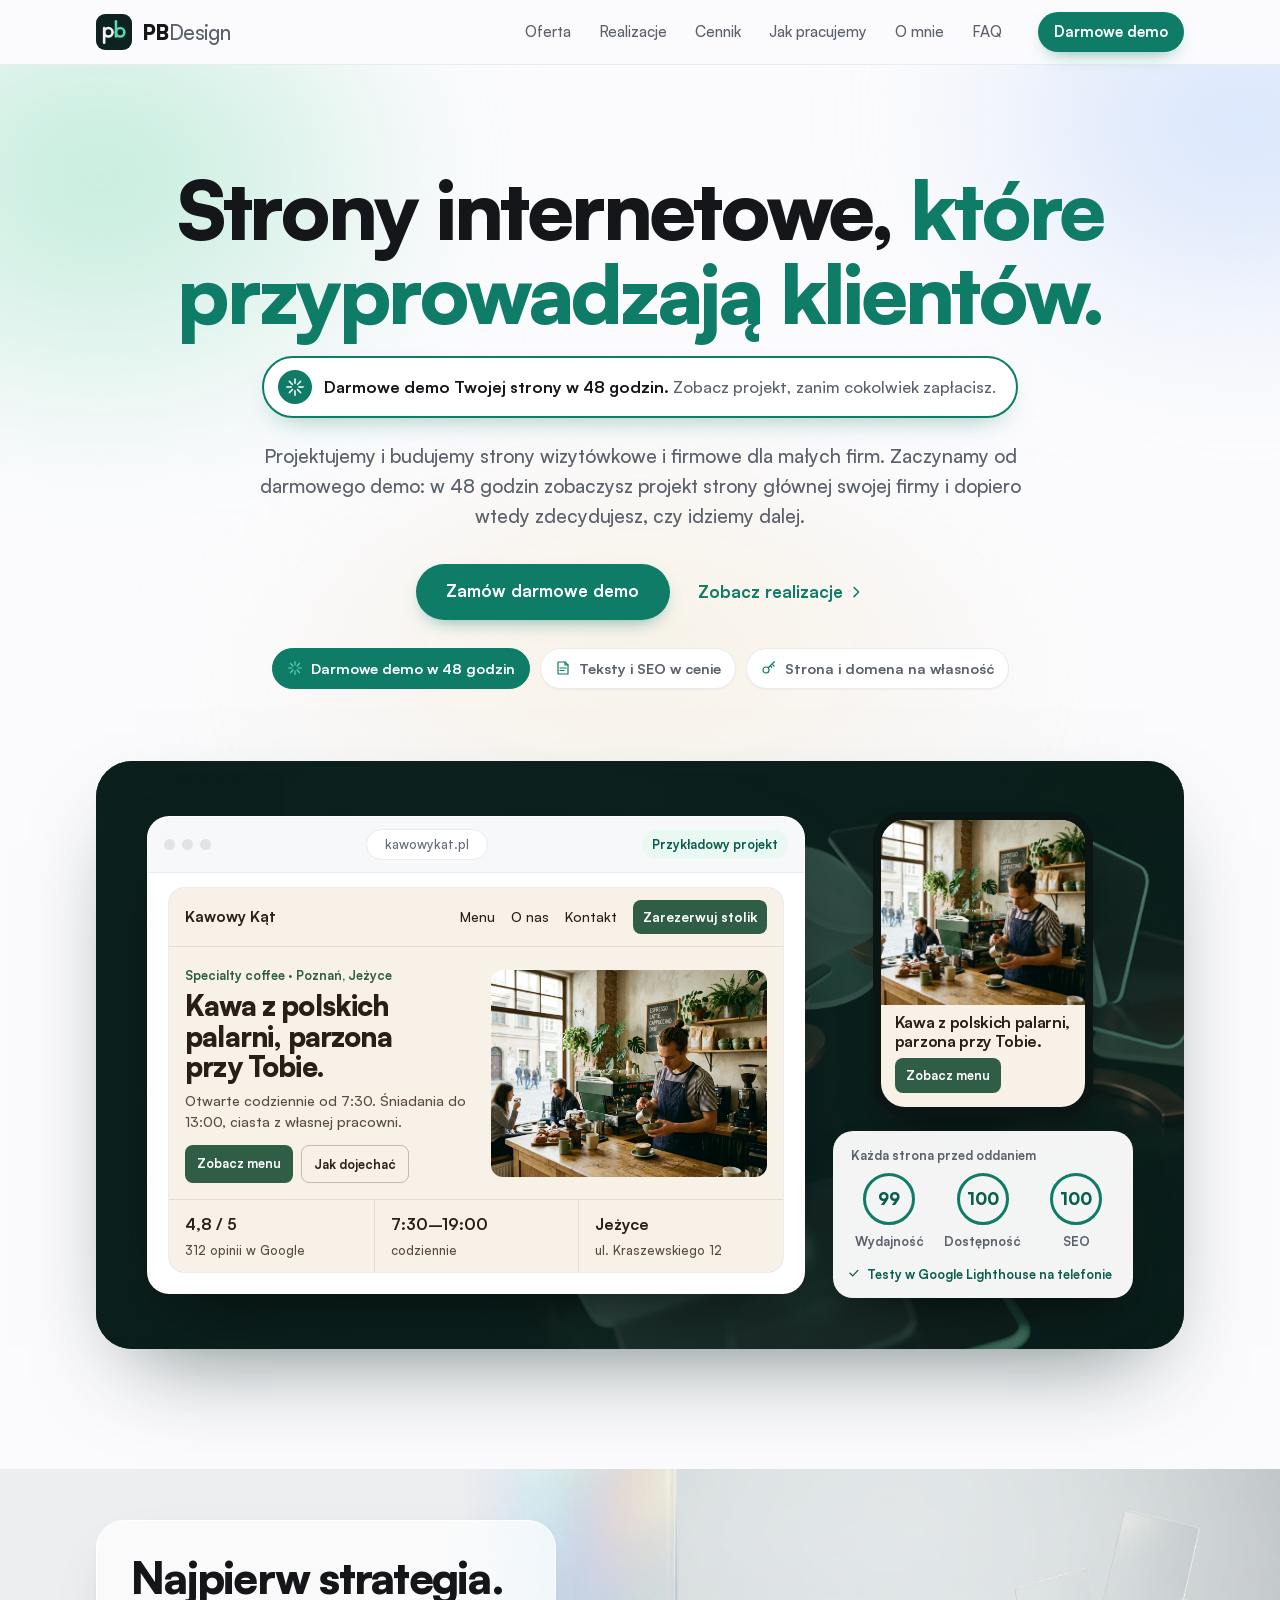
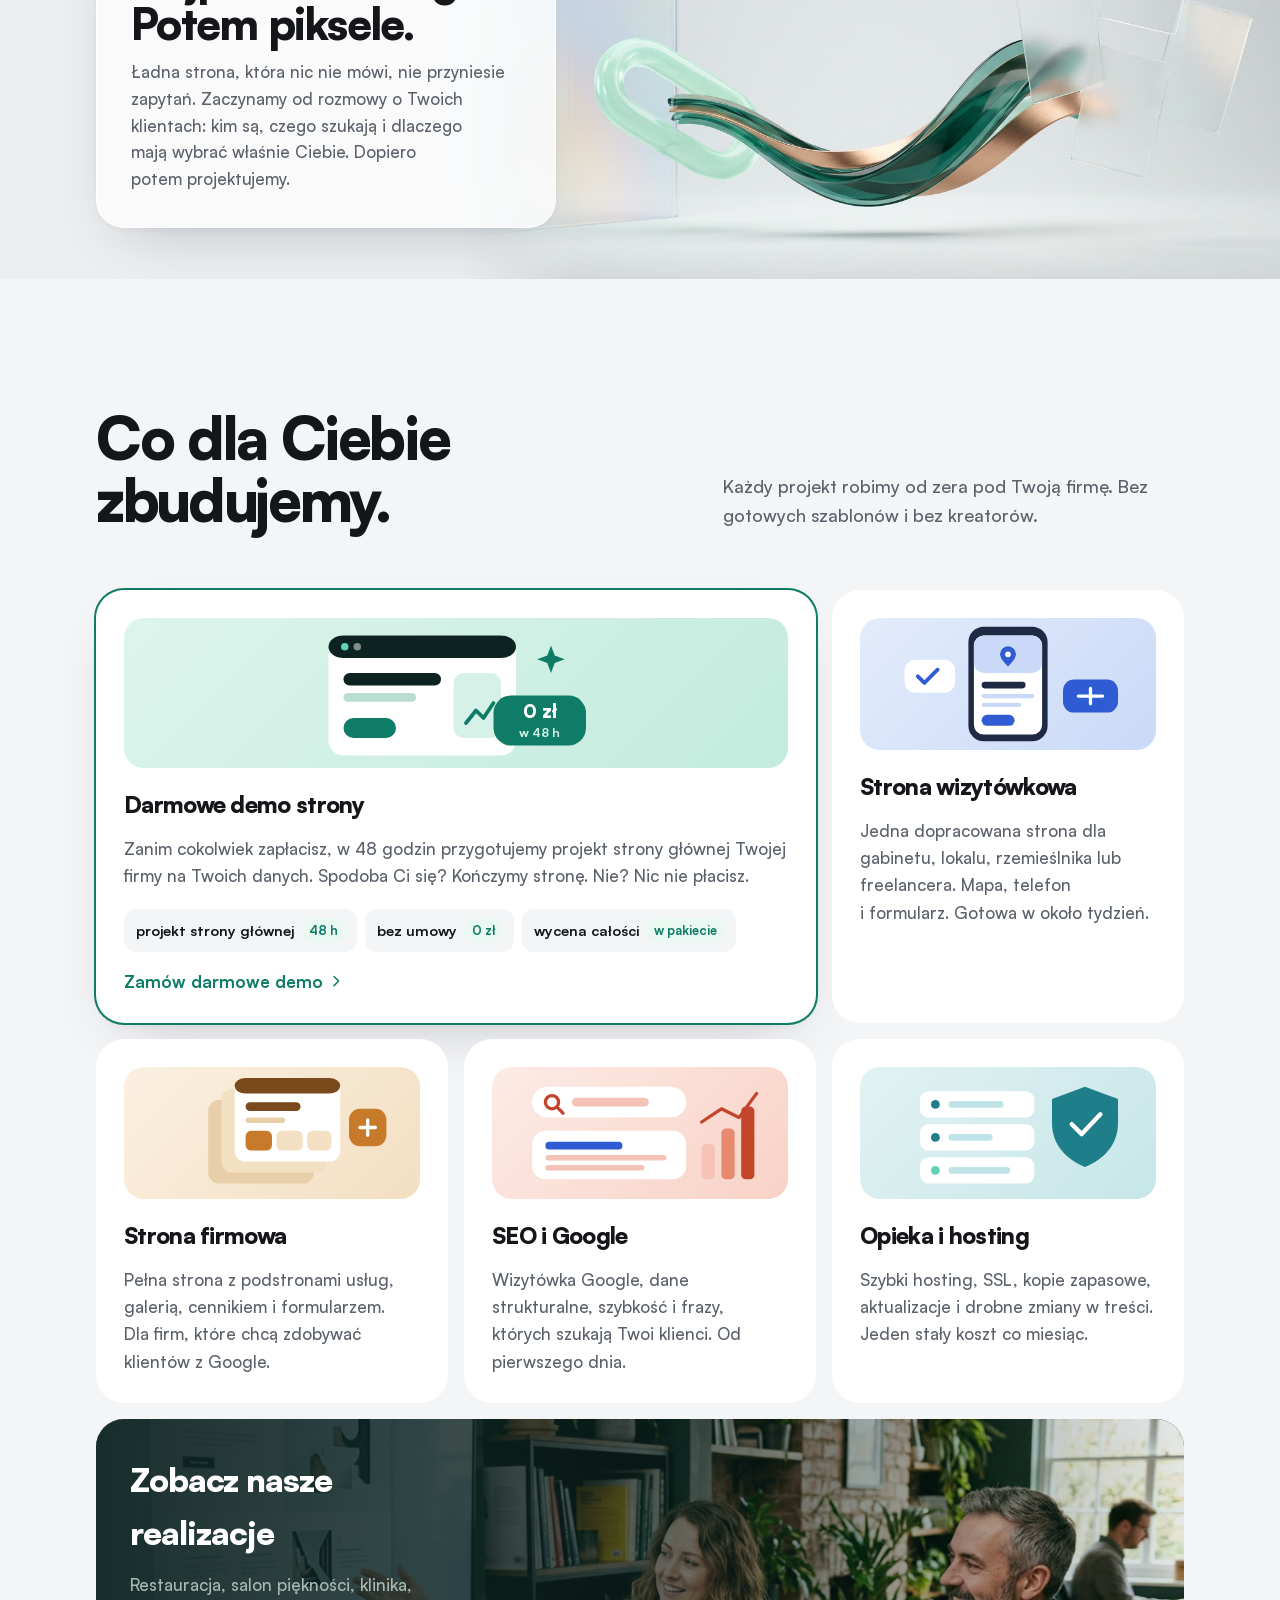
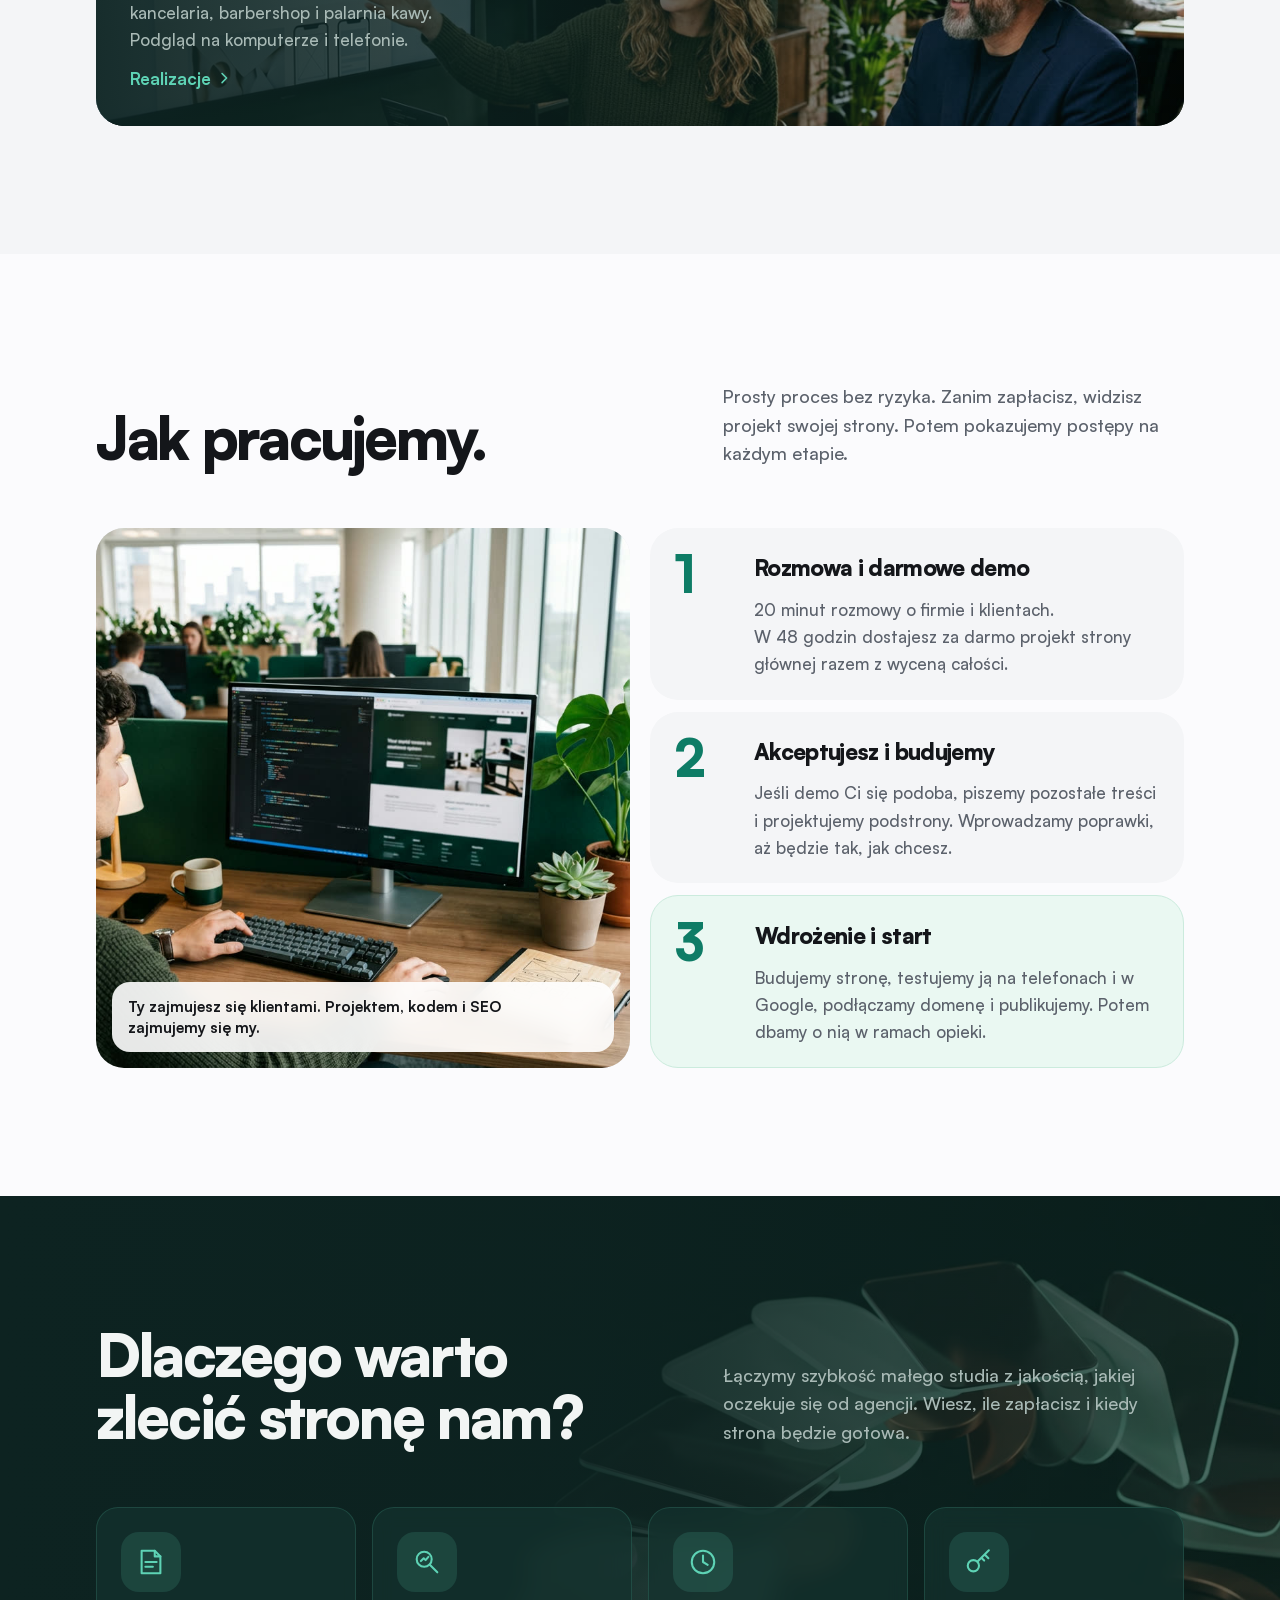
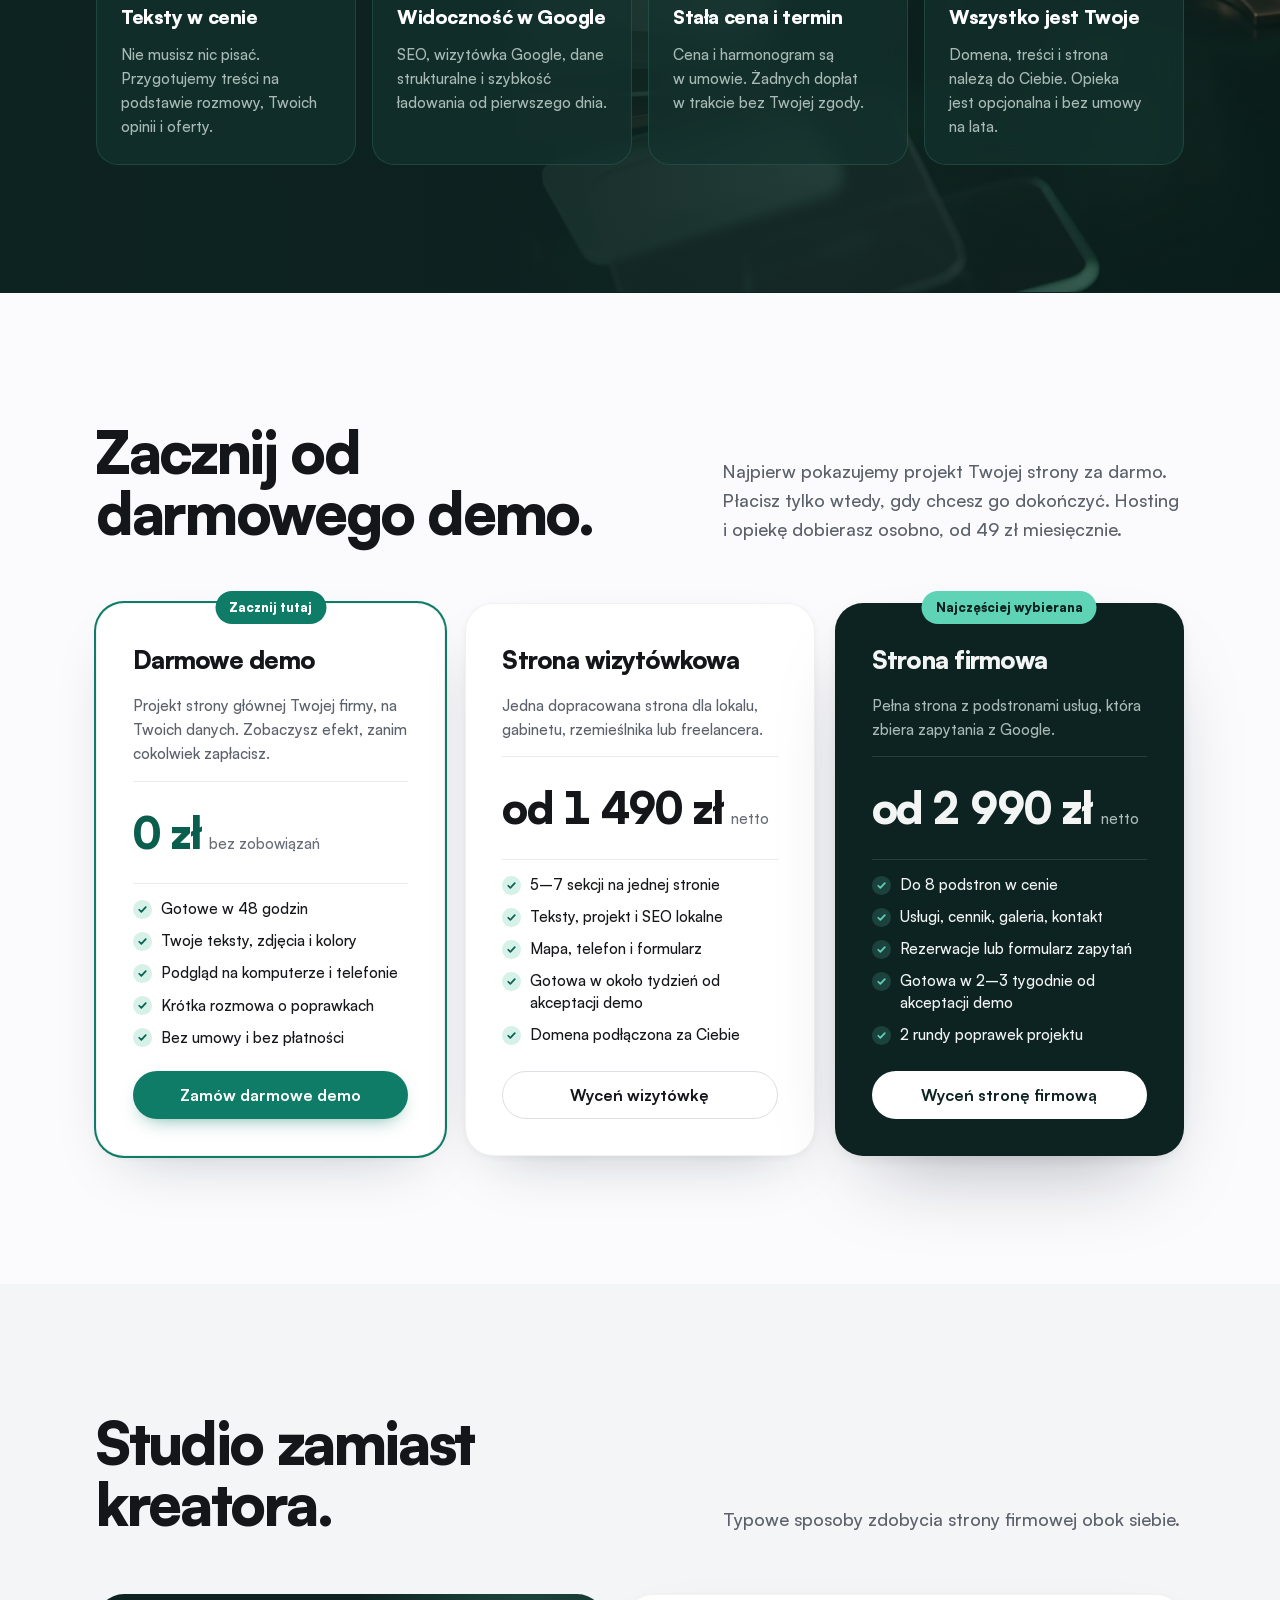
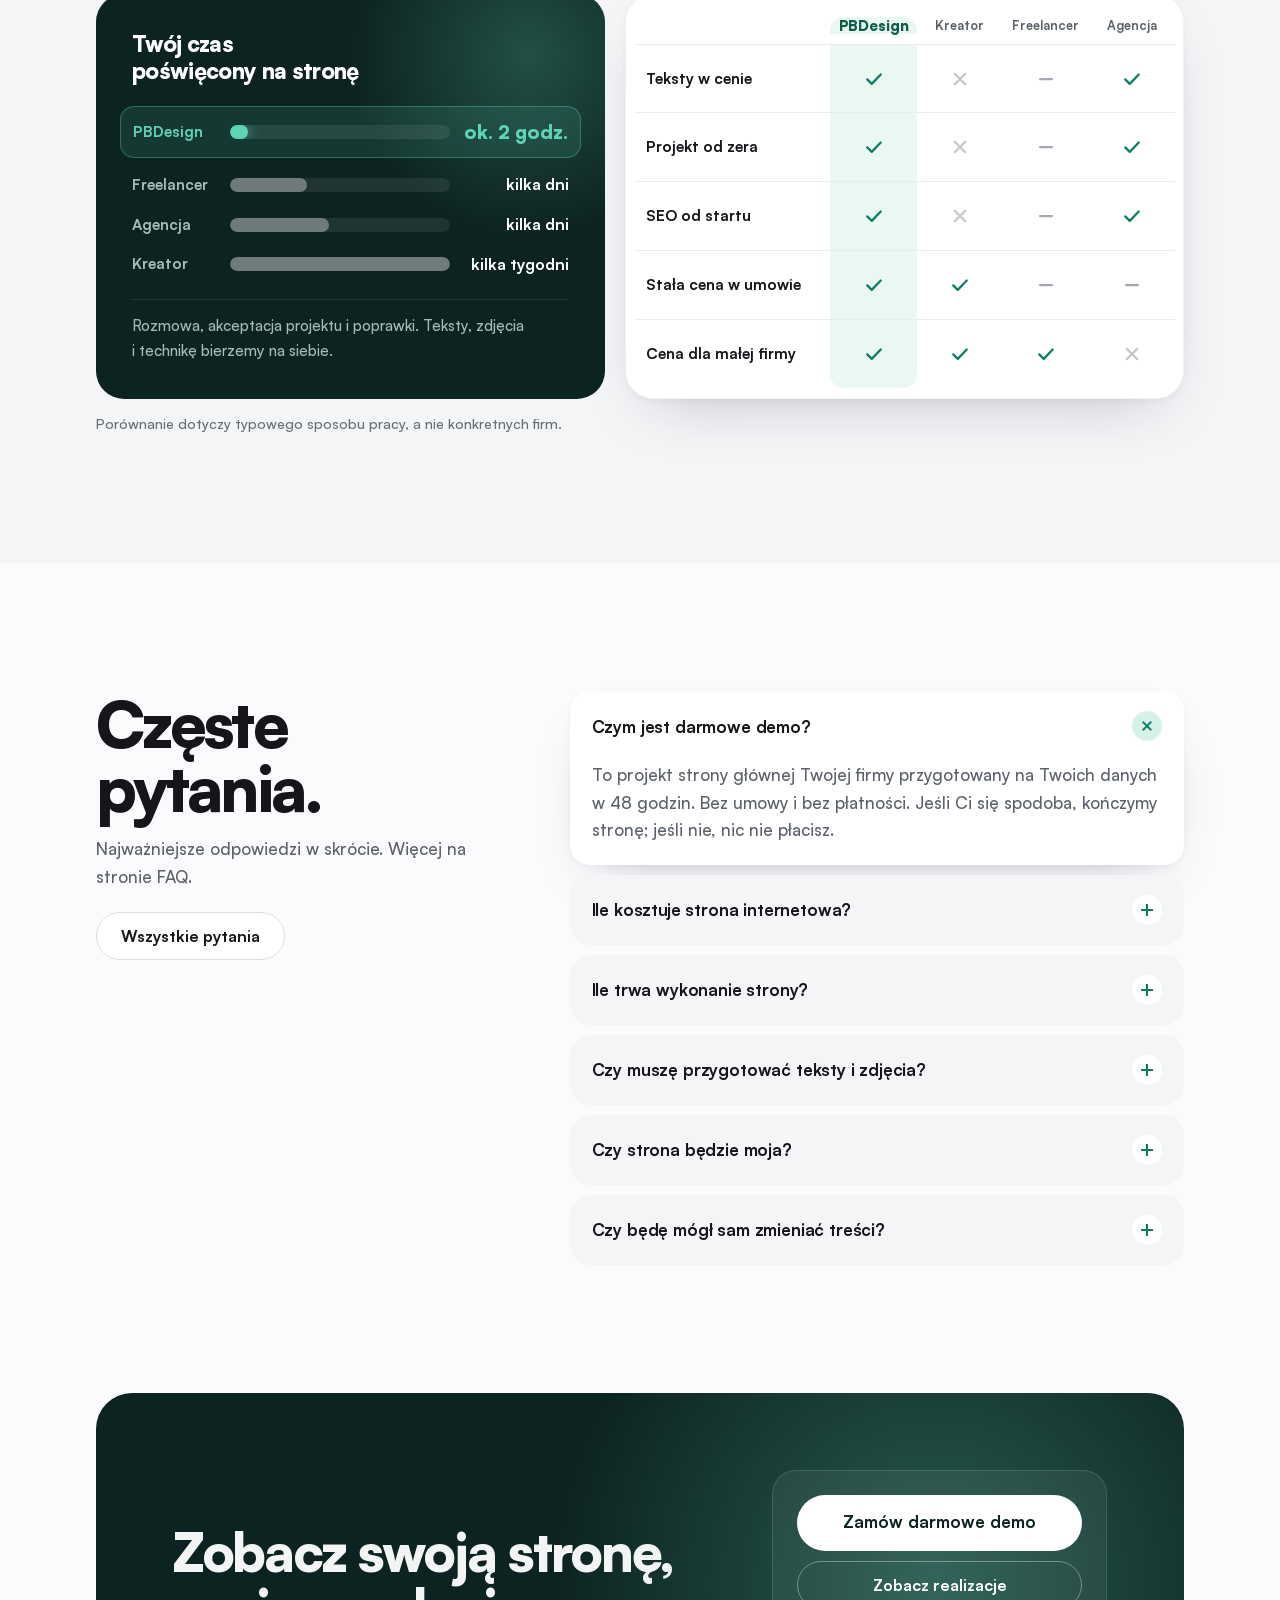
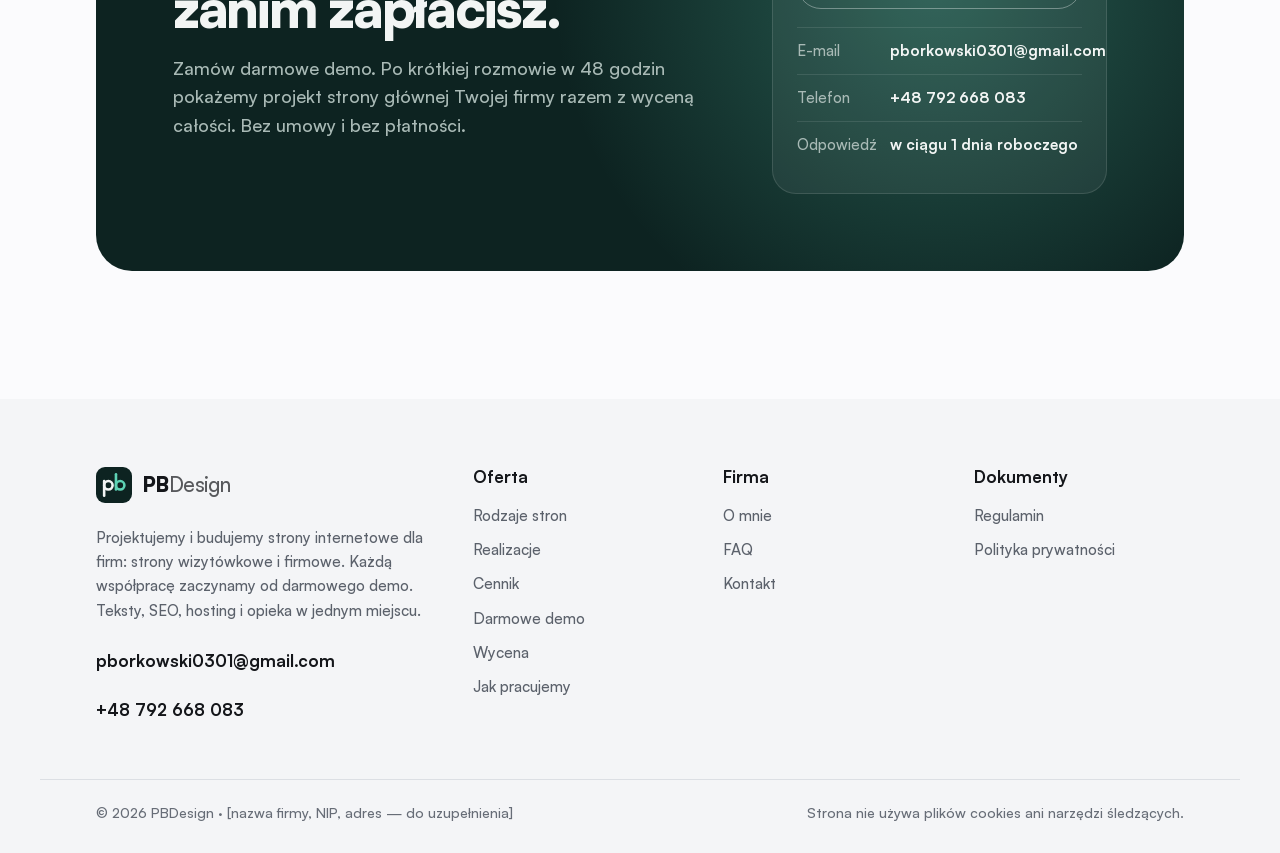
==== commit 289b430a: "Realizacje z podgladem, typografia bez wiszacych slow, info o darmowym demo" ====
--- a/index.html
+++ b/index.html
@@ -3,7 +3,7 @@
 <head>
 <meta charset="utf-8">
 <meta name="viewport" content="width=device-width, initial-scale=1">
-<title>PBDesign — strony internetowe dla firm. Darmowe demo w 48 godzin</title>
+<title>PBDesign — strony internetowe dla firm. Darmowe demo w&nbsp;48&nbsp;godzin</title>
 <meta name="description" content="Projektujemy i budujemy strony wizytówkowe i firmowe. Zacznij od darmowego demo strony głównej w 48 godzin, bez zobowiązań. Teksty, SEO i hosting w jednym miejscu.">
 <link rel="canonical" href="https://borkowskiprzemo098.github.io/pbdesign/">
 <meta name="theme-color" content="#FBFBFD">
@@ -73,7 +73,7 @@
       <a href="realizacje.html" data-nav="realizacje">Realizacje</a>
       <a href="cennik.html" data-nav="cennik">Cennik</a>
       <a href="index.html#jak-pracujemy" data-nav="proces">Jak pracujemy</a>
-      <a href="o-mnie.html" data-nav="o-mnie">O mnie</a>
+      <a href="o-mnie.html" data-nav="o-mnie">O&nbsp;mnie</a>
       <a href="faq.html" data-nav="faq">FAQ</a>
       <a class="nav__cta" href="wycena.html#demo">Darmowe demo</a>
     </nav>
@@ -87,15 +87,16 @@
   <div class="hero__glow" aria-hidden="true"></div>
   <div class="wrap hero__copy">
     <h1 id="hero-h">Strony internetowe, <span class="accent">które przyprowadzają klientów.</span></h1>
-    <p class="hero__lead">Projektujemy i budujemy strony wizytówkowe i firmowe dla małych firm. Zaczynamy od darmowego demo: w 48 godzin zobaczysz projekt strony głównej swojej firmy i dopiero wtedy zdecydujesz, czy idziemy dalej.</p>
+    <p class="hero__demo"><svg class="ic" aria-hidden="true"><use href="#i-spark"/></svg><span><b>Darmowe demo Twojej strony w&nbsp;48&nbsp;godzin.</b> Zobacz projekt, zanim cokolwiek zapłacisz.</span></p>
+    <p class="hero__lead">Projektujemy i&nbsp;budujemy strony wizytówkowe i&nbsp;firmowe dla małych firm. Zaczynamy od darmowego demo: w&nbsp;48&nbsp;godzin zobaczysz projekt strony głównej swojej firmy i&nbsp;dopiero wtedy zdecydujesz, czy idziemy dalej.</p>
     <div class="hero__actions">
       <a class="pill pill--accent pill--lg" href="wycena.html#demo">Zamów darmowe demo</a>
       <a class="textlink" href="realizacje.html">Zobacz realizacje <svg class="ic"><use href="#i-chev"/></svg></a>
     </div>
     <div class="phero__meta hero__tags">
-      <span class="tag tag--hot"><svg class="ic"><use href="#i-spark"/></svg>Darmowe demo w 48 godzin</span>
-      <span class="tag"><svg class="ic"><use href="#i-cms"/></svg>Teksty i SEO w cenie</span>
-      <span class="tag"><svg class="ic"><use href="#i-key"/></svg>Strona i domena na własność</span>
+      <span class="tag tag--hot"><svg class="ic"><use href="#i-spark"/></svg>Darmowe demo w&nbsp;48&nbsp;godzin</span>
+      <span class="tag"><svg class="ic"><use href="#i-cms"/></svg>Teksty i&nbsp;SEO w&nbsp;cenie</span>
+      <span class="tag"><svg class="ic"><use href="#i-key"/></svg>Strona i&nbsp;domena na własność</span>
     </div>
   </div>
 
@@ -105,18 +106,18 @@
       <figure class="gen gen--v2 gen--site" aria-label="Przykładowy projekt strony dla kawiarni">
         <div class="browser__bar"><i></i><i></i><i></i><span>kawowykat.pl</span><em class="pui__demo">Przykładowy projekt</em></div>
         <div class="msite">
-          <div class="msite__nav"><b>Kawowy Kąt</b><span>Menu</span><span>O nas</span><span>Kontakt</span><em>Zarezerwuj stolik</em></div>
+          <div class="msite__nav"><b>Kawowy Kąt</b><span>Menu</span><span>O&nbsp;nas</span><span>Kontakt</span><em>Zarezerwuj stolik</em></div>
           <div class="msite__hero">
             <div class="msite__copy">
               <p class="msite__k">Specialty coffee · Poznań, Jeżyce</p>
-              <p class="msite__h">Kawa z polskich palarni, parzona przy Tobie.</p>
-              <p class="msite__p">Otwarte codziennie od 7:30. Śniadania do 13:00, ciasta z własnej pracowni.</p>
+              <p class="msite__h">Kawa z&nbsp;polskich palarni, parzona przy Tobie.</p>
+              <p class="msite__p">Otwarte codziennie od 7:30. Śniadania do 13:00, ciasta z&nbsp;własnej pracowni.</p>
               <div class="msite__cta"><span>Zobacz menu</span><span class="msite__ghost">Jak dojechać</span></div>
             </div>
             <img src="assets/biz-kawiarnia.jpg" alt="" width="1200" height="800">
           </div>
           <div class="msite__row">
-            <div><b>4,8 / 5</b><small>312 opinii w Google</small></div>
+            <div><b>4,8 / 5</b><small>312 opinii w&nbsp;Google</small></div>
             <div><b>7:30–19:00</b><small>codziennie</small></div>
             <div><b>Jeżyce</b><small>ul. Kraszewskiego 12</small></div>
           </div>
@@ -127,7 +128,7 @@
         <div class="mphone">
           <div class="mphone__in">
             <img src="assets/biz-kawiarnia.jpg" alt="" width="1200" height="800">
-            <b>Kawa z polskich palarni, parzona przy Tobie.</b>
+            <b>Kawa z&nbsp;polskich palarni, parzona przy Tobie.</b>
             <span>Zobacz menu</span>
           </div>
         </div>
@@ -138,7 +139,7 @@
             <li><span class="score__n">100</span>Dostępność</li>
             <li><span class="score__n">100</span>SEO</li>
           </ul>
-          <p class="score__ok"><svg class="ic"><use href="#i-yes"/></svg>Testy w Google Lighthouse na telefonie</p>
+          <p class="score__ok"><svg class="ic"><use href="#i-yes"/></svg>Testy w&nbsp;Google Lighthouse na telefonie</p>
         </div>
       </div>
     </div>
@@ -150,7 +151,7 @@
   <div class="wrap statement__in">
     <div class="statement__card">
       <h2 id="st-h">Najpierw strategia. Potem piksele.</h2>
-      <p>Ładna strona, która nic nie mówi, nie przyniesie zapytań. Zaczynamy od rozmowy o Twoich klientach: kim są, czego szukają i dlaczego mają wybrać właśnie Ciebie. Dopiero potem projektujemy.</p>
+      <p>Ładna strona, która nic nie mówi, nie przyniesie zapytań. Zaczynamy od rozmowy o&nbsp;Twoich klientach: kim są, czego szukają i&nbsp;dlaczego mają wybrać właśnie Ciebie. Dopiero potem projektujemy.</p>
     </div>
   </div>
 </section>
@@ -159,39 +160,39 @@
   <div class="wrap">
     <div class="head">
       <h2 id="mod-h">Co dla Ciebie zbudujemy.</h2>
-      <p>Każdy projekt robimy od zera pod Twoją firmę. Bez gotowych szablonów i bez kreatorów.</p>
+      <p>Każdy projekt robimy od zera pod Twoją firmę. Bez gotowych szablonów i&nbsp;bez kreatorów.</p>
     </div>
     <div class="mods">
       <article class="mt mt--wide mt--demo">
-        <span class="art art--mint" aria-hidden="true"><svg viewBox="0 0 240 120"><rect x="18" y="14" width="150" height="96" rx="12" fill="#fff"/><rect x="18" y="14" width="150" height="18" rx="12" fill="#0D2321"/><circle cx="31" cy="23" r="3" fill="#5ED3B5"/><circle cx="41" cy="23" r="3" fill="#F2F5F4" opacity=".5"/><rect x="30" y="44" width="78" height="10" rx="5" fill="#0D2321"/><rect x="30" y="60" width="58" height="7" rx="3.5" fill="#B9DDD0"/><rect x="30" y="80" width="42" height="16" rx="8" fill="#0E7C66"/><rect x="118" y="44" width="38" height="52" rx="8" fill="#D6F2E8"/><path d="M128 84l8-10 6 6 8-12" stroke="#0E7C66" stroke-width="3" fill="none" stroke-linecap="round" stroke-linejoin="round"/><rect x="150" y="62" width="74" height="40" rx="14" fill="#0E7C66"/><text x="187" y="80" text-anchor="middle" font-family="Satoshi,sans-serif" font-weight="900" font-size="15" fill="#fff">0 zł</text><text x="187" y="95" text-anchor="middle" font-family="Satoshi,sans-serif" font-weight="700" font-size="10" fill="#D6F2E8">w 48 h</text><path d="M196 22l3 8 8 3-8 3-3 8-3-8-8-3 8-3z" fill="#0E7C66"/></svg></span>
+        <span class="art art--mint" aria-hidden="true"><svg viewBox="0 0 240 120"><rect x="18" y="14" width="150" height="96" rx="12" fill="#fff"/><rect x="18" y="14" width="150" height="18" rx="12" fill="#0D2321"/><circle cx="31" cy="23" r="3" fill="#5ED3B5"/><circle cx="41" cy="23" r="3" fill="#F2F5F4" opacity=".5"/><rect x="30" y="44" width="78" height="10" rx="5" fill="#0D2321"/><rect x="30" y="60" width="58" height="7" rx="3.5" fill="#B9DDD0"/><rect x="30" y="80" width="42" height="16" rx="8" fill="#0E7C66"/><rect x="118" y="44" width="38" height="52" rx="8" fill="#D6F2E8"/><path d="M128 84l8-10 6 6 8-12" stroke="#0E7C66" stroke-width="3" fill="none" stroke-linecap="round" stroke-linejoin="round"/><rect x="150" y="62" width="74" height="40" rx="14" fill="#0E7C66"/><text x="187" y="80" text-anchor="middle" font-family="Satoshi,sans-serif" font-weight="900" font-size="15" fill="#fff">0&nbsp;zł</text><text x="187" y="95" text-anchor="middle" font-family="Satoshi,sans-serif" font-weight="700" font-size="10" fill="#D6F2E8">w&nbsp;48&nbsp;h</text><path d="M196 22l3 8 8 3-8 3-3 8-3-8-8-3 8-3z" fill="#0E7C66"/></svg></span>
         <h3>Darmowe demo strony</h3>
-        <p>Zanim cokolwiek zapłacisz, w 48 godzin przygotujemy projekt strony głównej Twojej firmy na Twoich danych. Spodoba Ci się? Kończymy stronę. Nie? Nic nie płacisz.</p>
-        <div class="mt__demo"><span>projekt strony głównej<em>48 h</em></span><span>bez umowy<em>0 zł</em></span><span>wycena całości<em>w pakiecie</em></span></div>
+        <p>Zanim cokolwiek zapłacisz, w&nbsp;48&nbsp;godzin przygotujemy projekt strony głównej Twojej firmy na Twoich danych. Spodoba Ci&nbsp;się? Kończymy stronę. Nie? Nic nie płacisz.</p>
+        <div class="mt__demo"><span>projekt strony głównej<em>48&nbsp;h</em></span><span>bez umowy<em>0&nbsp;zł</em></span><span>wycena całości<em>w&nbsp;pakiecie</em></span></div>
         <a class="textlink" href="wycena.html#demo">Zamów darmowe demo <svg class="ic"><use href="#i-chev"/></svg></a>
       </article>
       <article class="mt">
         <span class="art art--sky" aria-hidden="true"><svg viewBox="0 0 240 120"><rect x="84" y="8" width="72" height="104" rx="14" fill="#1E2A44"/><rect x="89" y="16" width="62" height="90" rx="9" fill="#fff"/><rect x="89" y="16" width="62" height="34" rx="9" fill="#C9D9F7"/><circle cx="120" cy="33" r="7" fill="#2F5BD3"/><path d="M120 26a7 7 0 017 7c0 5-7 11-7 11s-7-6-7-11a7 7 0 017-7z" fill="#2F5BD3"/><circle cx="120" cy="33" r="2.6" fill="#fff"/><rect x="96" y="58" width="40" height="6" rx="3" fill="#1E2A44"/><rect x="96" y="69" width="48" height="4" rx="2" fill="#C9D9F7"/><rect x="96" y="77" width="36" height="4" rx="2" fill="#C9D9F7"/><rect x="96" y="88" width="30" height="10" rx="5" fill="#2F5BD3"/><rect x="26" y="38" width="46" height="30" rx="10" fill="#fff"/><path d="M38 53l6 6 12-12" stroke="#2F5BD3" stroke-width="3.5" fill="none" stroke-linecap="round" stroke-linejoin="round"/><rect x="170" y="56" width="50" height="30" rx="10" fill="#2F5BD3"/><path d="M184 71h22M195 64v14" stroke="#fff" stroke-width="3" stroke-linecap="round"/></svg></span>
         <h3>Strona wizytówkowa</h3>
-        <p>Jedna dopracowana strona dla gabinetu, lokalu, rzemieślnika lub freelancera. Mapa, telefon i formularz. Gotowa w około tydzień.</p>
+        <p>Jedna dopracowana strona dla gabinetu, lokalu, rzemieślnika lub freelancera. Mapa, telefon i&nbsp;formularz. Gotowa w&nbsp;około tydzień.</p>
       </article>
       <article class="mt">
         <span class="art art--sand" aria-hidden="true"><svg viewBox="0 0 240 120"><rect x="62" y="30" width="96" height="76" rx="10" fill="#E9CFA9"/><rect x="74" y="20" width="96" height="76" rx="10" fill="#F3DFC2"/><rect x="86" y="10" width="96" height="76" rx="10" fill="#fff"/><rect x="86" y="10" width="96" height="14" rx="10" fill="#7A4A1C"/><rect x="96" y="32" width="50" height="8" rx="4" fill="#7A4A1C"/><rect x="96" y="46" width="36" height="5" rx="2.5" fill="#E9CFA9"/><rect x="96" y="58" width="24" height="18" rx="5" fill="#C77A2A"/><rect x="124" y="58" width="24" height="18" rx="5" fill="#F3DFC2"/><rect x="152" y="58" width="22" height="18" rx="5" fill="#F3DFC2"/><rect x="190" y="38" width="34" height="34" rx="10" fill="#C77A2A"/><path d="M200 55h14M207 48v14" stroke="#fff" stroke-width="3" stroke-linecap="round"/></svg></span>
         <h3>Strona firmowa</h3>
-        <p>Pełna strona z podstronami usług, galerią, cennikiem i formularzem. Dla firm, które chcą zdobywać klientów z Google.</p>
+        <p>Pełna strona z&nbsp;podstronami usług, galerią, cennikiem i&nbsp;formularzem. Dla firm, które chcą zdobywać klientów z&nbsp;Google.</p>
       </article>
       <article class="mt">
         <span class="art art--coral" aria-hidden="true"><svg viewBox="0 0 240 120"><rect x="22" y="18" width="140" height="28" rx="14" fill="#fff"/><circle cx="40" cy="32" r="6" fill="none" stroke="#C2452C" stroke-width="3"/><path d="M45 37l5 5" stroke="#C2452C" stroke-width="3" stroke-linecap="round"/><rect x="58" y="28" width="70" height="8" rx="4" fill="#F4C3B5"/><rect x="22" y="58" width="140" height="44" rx="12" fill="#fff"/><rect x="34" y="68" width="70" height="7" rx="3.5" fill="#2F5BD3"/><rect x="34" y="80" width="110" height="5" rx="2.5" fill="#F4C3B5"/><rect x="34" y="89" width="90" height="5" rx="2.5" fill="#F4C3B5"/><rect x="176" y="70" width="12" height="32" rx="4" fill="#F4C3B5"/><rect x="194" y="56" width="12" height="46" rx="4" fill="#E88A70"/><rect x="212" y="36" width="12" height="66" rx="4" fill="#C2452C"/><path d="M176 50l18-12 16 8 16-22" stroke="#C2452C" stroke-width="3" fill="none" stroke-linecap="round" stroke-linejoin="round"/></svg></span>
-        <h3>SEO i Google</h3>
-        <p>Wizytówka Google, dane strukturalne, szybkość i frazy, których szukają Twoi klienci. Od pierwszego dnia.</p>
+        <h3>SEO i&nbsp;Google</h3>
+        <p>Wizytówka Google, dane strukturalne, szybkość i&nbsp;frazy, których szukają Twoi klienci. Od pierwszego dnia.</p>
       </article>
       <article class="mt">
         <span class="art art--teal" aria-hidden="true"><svg viewBox="0 0 240 120"><rect x="40" y="22" width="104" height="24" rx="8" fill="#fff"/><rect x="40" y="52" width="104" height="24" rx="8" fill="#fff"/><rect x="40" y="82" width="104" height="24" rx="8" fill="#fff"/><circle cx="54" cy="34" r="4" fill="#1E7F8A"/><circle cx="54" cy="64" r="4" fill="#1E7F8A"/><circle cx="54" cy="94" r="4" fill="#5ED3B5"/><rect x="66" y="31" width="50" height="6" rx="3" fill="#BFE3E6"/><rect x="66" y="61" width="40" height="6" rx="3" fill="#BFE3E6"/><rect x="66" y="91" width="56" height="6" rx="3" fill="#BFE3E6"/><path d="M190 18l30 11v22c0 20-13 33-30 40-17-7-30-20-30-40V29z" fill="#1E7F8A"/><path d="M178 52l9 9 17-18" stroke="#fff" stroke-width="4" fill="none" stroke-linecap="round" stroke-linejoin="round"/></svg></span>
-        <h3>Opieka i hosting</h3>
-        <p>Szybki hosting, SSL, kopie zapasowe, aktualizacje i drobne zmiany w treści. Jeden stały koszt co miesiąc.</p>
+        <h3>Opieka i&nbsp;hosting</h3>
+        <p>Szybki hosting, SSL, kopie zapasowe, aktualizacje i&nbsp;drobne zmiany w&nbsp;treści. Jeden stały koszt co miesiąc.</p>
       </article>
       <a class="mt mt--cta mt--photo" href="realizacje.html"><img src="assets/studio-meeting.jpg" alt="" loading="lazy" width="1200" height="800">
-        <h3>Zobacz przykładowe projekty</h3>
-        <p>Kawiarnia, gabinet fizjoterapii i firma remontowa: podgląd na komputerze i telefonie.</p>
+        <h3>Zobacz nasze realizacje</h3>
+        <p>Restauracja, salon piękności, klinika, kancelaria, barbershop i&nbsp;palarnia kawy. Podgląd na komputerze i&nbsp;telefonie.</p>
         <span class="textlink textlink--light">Realizacje <svg class="ic"><use href="#i-chev"/></svg></span>
       </a>
     </div>
@@ -205,11 +206,11 @@
       <p>Prosty proces bez ryzyka. Zanim zapłacisz, widzisz projekt swojej strony. Potem pokazujemy postępy na każdym etapie.</p>
     </div>
     <div class="how">
-      <figure class="how__photo"><img src="assets/studio-dev.jpg" alt="Programista pracuje nad kodem i podglądem strony internetowej" loading="lazy" width="1200" height="800"><figcaption>Ty zajmujesz się klientami. Projektem, kodem i SEO zajmujemy się my.</figcaption></figure>
+      <figure class="how__photo"><img src="assets/studio-dev.jpg" alt="Programista pracuje nad kodem i podglądem strony internetowej" loading="lazy" width="1200" height="800"><figcaption>Ty zajmujesz się klientami. Projektem, kodem i&nbsp;SEO zajmujemy się&nbsp;my.</figcaption></figure>
     <ol class="steps3 steps3--stack">
-      <li><span class="steps3__n">1</span><h3>Rozmowa i darmowe demo</h3><p>20 minut rozmowy o firmie i klientach. W 48 godzin dostajesz za darmo projekt strony głównej razem z wyceną całości.</p></li>
-      <li><span class="steps3__n">2</span><h3>Akceptujesz i budujemy</h3><p>Jeśli demo Ci się podoba, piszemy pozostałe treści i projektujemy podstrony. Wprowadzamy poprawki, aż będzie tak, jak chcesz.</p></li>
-      <li class="steps3__end"><span class="steps3__n">3</span><h3>Wdrożenie i start</h3><p>Budujemy stronę, testujemy ją na telefonach i w Google, podłączamy domenę i publikujemy. Potem dbamy o nią w ramach opieki.</p></li>
+      <li><span class="steps3__n">1</span><h3>Rozmowa i&nbsp;darmowe demo</h3><p>20&nbsp;minut rozmowy o&nbsp;firmie i&nbsp;klientach. W&nbsp;48&nbsp;godzin dostajesz za darmo projekt strony głównej razem z&nbsp;wyceną całości.</p></li>
+      <li><span class="steps3__n">2</span><h3>Akceptujesz i&nbsp;budujemy</h3><p>Jeśli demo Ci się podoba, piszemy pozostałe treści i&nbsp;projektujemy podstrony. Wprowadzamy poprawki, aż będzie tak, jak chcesz.</p></li>
+      <li class="steps3__end"><span class="steps3__n">3</span><h3>Wdrożenie i&nbsp;start</h3><p>Budujemy stronę, testujemy ją na telefonach i&nbsp;w Google, podłączamy domenę i&nbsp;publikujemy. Potem dbamy o&nbsp;nią w&nbsp;ramach opieki.</p></li>
     </ol>
     </div>
   </div>
@@ -220,13 +221,13 @@
   <div class="wrap">
     <div class="head head--light">
       <h2 id="why-h">Dlaczego warto zlecić stronę nam?</h2>
-      <p>Łączymy szybkość małego studia z jakością, jakiej oczekuje się od agencji. Wiesz, ile zapłacisz i kiedy strona będzie gotowa.</p>
+      <p>Łączymy szybkość małego studia z&nbsp;jakością, jakiej oczekuje się od agencji. Wiesz, ile zapłacisz i&nbsp;kiedy strona będzie gotowa.</p>
     </div>
     <div class="whys">
-      <article><span class="tile-ic"><svg class="ic"><use href="#i-cms"/></svg></span><h3>Teksty w cenie</h3><p>Nie musisz nic pisać. Przygotujemy treści na podstawie rozmowy, Twoich opinii i oferty.</p></article>
-      <article><span class="tile-ic"><svg class="ic"><use href="#i-seo"/></svg></span><h3>Widoczność w Google</h3><p>SEO, wizytówka Google, dane strukturalne i szybkość ładowania od pierwszego dnia.</p></article>
-      <article><span class="tile-ic"><svg class="ic"><use href="#i-clock"/></svg></span><h3>Stała cena i termin</h3><p>Cena i harmonogram są w umowie. Żadnych dopłat w trakcie bez Twojej zgody.</p></article>
-      <article><span class="tile-ic"><svg class="ic"><use href="#i-key"/></svg></span><h3>Wszystko jest Twoje</h3><p>Domena, treści i strona należą do Ciebie. Opieka jest opcjonalna i bez umowy na lata.</p></article>
+      <article><span class="tile-ic"><svg class="ic"><use href="#i-cms"/></svg></span><h3>Teksty w&nbsp;cenie</h3><p>Nie musisz nic pisać. Przygotujemy treści na podstawie rozmowy, Twoich opinii i&nbsp;oferty.</p></article>
+      <article><span class="tile-ic"><svg class="ic"><use href="#i-seo"/></svg></span><h3>Widoczność w&nbsp;Google</h3><p>SEO, wizytówka Google, dane strukturalne i&nbsp;szybkość ładowania od pierwszego dnia.</p></article>
+      <article><span class="tile-ic"><svg class="ic"><use href="#i-clock"/></svg></span><h3>Stała cena i&nbsp;termin</h3><p>Cena i&nbsp;harmonogram są w&nbsp;umowie. Żadnych dopłat w&nbsp;trakcie bez Twojej zgody.</p></article>
+      <article><span class="tile-ic"><svg class="ic"><use href="#i-key"/></svg></span><h3>Wszystko jest Twoje</h3><p>Domena, treści i&nbsp;strona należą do Ciebie. Opieka jest opcjonalna i&nbsp;bez umowy na lata.</p></article>
     </div>
   </div>
 </section>
@@ -235,12 +236,12 @@
   <div class="wrap">
     <div class="head">
       <h2 id="plans-h">Zacznij od darmowego demo.</h2>
-      <p>Najpierw pokazujemy projekt Twojej strony za darmo. Płacisz tylko wtedy, gdy chcesz go dokończyć. Hosting i opiekę dobierasz osobno, od 49 zł miesięcznie.</p>
+      <p>Najpierw pokazujemy projekt Twojej strony za darmo. Płacisz tylko wtedy, gdy chcesz go dokończyć. Hosting i&nbsp;opiekę dobierasz osobno, od 49&nbsp;zł miesięcznie.</p>
     </div>
     <div class="plans">
-      <article class="plan plan--demo"><span class="plan__badge plan__badge--free">Zacznij tutaj</span><h3>Darmowe demo</h3><p class="plan__for">Projekt strony głównej Twojej firmy, na Twoich danych. Zobaczysz efekt, zanim cokolwiek zapłacisz.</p><p class="plan__price"><b>0 zł</b><span>bez zobowiązań</span></p><ul><li>Gotowe w 48 godzin</li><li>Twoje teksty, zdjęcia i kolory</li><li>Podgląd na komputerze i telefonie</li><li>Krótka rozmowa o poprawkach</li><li>Bez umowy i bez płatności</li></ul><a class="pill pill--accent" href="wycena.html#demo">Zamów darmowe demo</a></article>
-      <article class="plan"><h3>Strona wizytówkowa</h3><p class="plan__for">Jedna dopracowana strona dla lokalu, gabinetu, rzemieślnika lub freelancera.</p><p class="plan__price"><b>od 1 490 zł</b><span>netto</span></p><ul><li>5–7 sekcji na jednej stronie</li><li>Teksty, projekt i SEO lokalne</li><li>Mapa, telefon i formularz</li><li>Gotowa w około tydzień od akceptacji demo</li><li>Domena podłączona za Ciebie</li></ul><a class="pill pill--ghost" href="wycena.html">Wyceń wizytówkę</a></article>
-      <article class="plan plan--hot"><span class="plan__badge">Najczęściej wybierana</span><h3>Strona firmowa</h3><p class="plan__for">Pełna strona z podstronami usług, która zbiera zapytania z Google.</p><p class="plan__price"><b>od 2 990 zł</b><span>netto</span></p><ul><li>Do 8 podstron w cenie</li><li>Usługi, cennik, galeria, kontakt</li><li>Rezerwacje lub formularz zapytań</li><li>Gotowa w 2–3 tygodnie od akceptacji demo</li><li>2 rundy poprawek projektu</li></ul><a class="pill pill--light" href="wycena.html">Wyceń stronę firmową</a></article>
+      <article class="plan plan--demo"><span class="plan__badge plan__badge--free">Zacznij tutaj</span><h3>Darmowe demo</h3><p class="plan__for">Projekt strony głównej Twojej firmy, na Twoich danych. Zobaczysz efekt, zanim cokolwiek zapłacisz.</p><p class="plan__price"><b>0&nbsp;zł</b><span>bez zobowiązań</span></p><ul><li>Gotowe w&nbsp;48&nbsp;godzin</li><li>Twoje teksty, zdjęcia i&nbsp;kolory</li><li>Podgląd na komputerze i&nbsp;telefonie</li><li>Krótka rozmowa o&nbsp;poprawkach</li><li>Bez umowy i&nbsp;bez płatności</li></ul><a class="pill pill--accent" href="wycena.html#demo">Zamów darmowe demo</a></article>
+      <article class="plan"><h3>Strona wizytówkowa</h3><p class="plan__for">Jedna dopracowana strona dla lokalu, gabinetu, rzemieślnika lub freelancera.</p><p class="plan__price"><b>od 1&nbsp;490&nbsp;zł</b><span>netto</span></p><ul><li>5–7&nbsp;sekcji na jednej stronie</li><li>Teksty, projekt i&nbsp;SEO lokalne</li><li>Mapa, telefon i&nbsp;formularz</li><li>Gotowa w&nbsp;około tydzień od akceptacji demo</li><li>Domena podłączona za Ciebie</li></ul><a class="pill pill--ghost" href="wycena.html">Wyceń wizytówkę</a></article>
+      <article class="plan plan--hot"><span class="plan__badge">Najczęściej wybierana</span><h3>Strona firmowa</h3><p class="plan__for">Pełna strona z&nbsp;podstronami usług, która zbiera zapytania z&nbsp;Google.</p><p class="plan__price"><b>od 2&nbsp;990&nbsp;zł</b><span>netto</span></p><ul><li>Do 8&nbsp;podstron w&nbsp;cenie</li><li>Usługi, cennik, galeria, kontakt</li><li>Rezerwacje lub formularz zapytań</li><li>Gotowa w&nbsp;2–3&nbsp;tygodnie od akceptacji demo</li><li>2 rundy poprawek projektu</li></ul><a class="pill pill--light" href="wycena.html">Wyceń stronę firmową</a></article>
     </div>
   </div>
 </section>
@@ -255,23 +256,23 @@
       <div class="vs__time">
         <h3>Twój czas poświęcony na stronę</h3>
         <ul class="bars">
-          <li class="is-us"><span class="bars__l">PBDesign</span><span class="bars__t"><i style="--w:8%"></i></span><b>ok. 2 godz.</b></li>
+          <li class="is-us"><span class="bars__l">PBDesign</span><span class="bars__t"><i style="--w:8%"></i></span><b>ok. 2&nbsp;godz.</b></li>
           <li><span class="bars__l">Freelancer</span><span class="bars__t"><i style="--w:35%"></i></span><b>kilka dni</b></li>
           <li><span class="bars__l">Agencja</span><span class="bars__t"><i style="--w:45%"></i></span><b>kilka dni</b></li>
           <li><span class="bars__l">Kreator</span><span class="bars__t"><i style="--w:100%"></i></span><b>kilka tygodni</b></li>
         </ul>
-        <p class="vs__foot">Rozmowa, akceptacja projektu i poprawki. Teksty, zdjęcia i technikę bierzemy na siebie.</p>
+        <p class="vs__foot">Rozmowa, akceptacja projektu i&nbsp;poprawki. Teksty, zdjęcia i&nbsp;technikę bierzemy na siebie.</p>
       </div>
       <div class="vs__table">
         <div class="vs__head"><span></span><b class="us">PBDesign</b><b>Kreator</b><b>Free&shy;lancer</b><b>Agencja</b></div>
-        <div class="vs__row"><span>Teksty w cenie</span><span class="us" data-l="PBDesign"><svg class="mk mk--yes" role="img" aria-label="tak"><use href="#i-yes"/></svg></span><span class="" data-l="Kreator"><svg class="mk mk--no" role="img" aria-label="nie"><use href="#i-no"/></svg></span><span class="" data-l="Freelancer"><svg class="mk mk--part" role="img" aria-label="czasem"><use href="#i-part"/></svg></span><span class="" data-l="Agencja"><svg class="mk mk--yes" role="img" aria-label="tak"><use href="#i-yes"/></svg></span></div>
+        <div class="vs__row"><span>Teksty w&nbsp;cenie</span><span class="us" data-l="PBDesign"><svg class="mk mk--yes" role="img" aria-label="tak"><use href="#i-yes"/></svg></span><span class="" data-l="Kreator"><svg class="mk mk--no" role="img" aria-label="nie"><use href="#i-no"/></svg></span><span class="" data-l="Freelancer"><svg class="mk mk--part" role="img" aria-label="czasem"><use href="#i-part"/></svg></span><span class="" data-l="Agencja"><svg class="mk mk--yes" role="img" aria-label="tak"><use href="#i-yes"/></svg></span></div>
         <div class="vs__row"><span>Projekt od zera</span><span class="us" data-l="PBDesign"><svg class="mk mk--yes" role="img" aria-label="tak"><use href="#i-yes"/></svg></span><span class="" data-l="Kreator"><svg class="mk mk--no" role="img" aria-label="nie"><use href="#i-no"/></svg></span><span class="" data-l="Freelancer"><svg class="mk mk--part" role="img" aria-label="czasem"><use href="#i-part"/></svg></span><span class="" data-l="Agencja"><svg class="mk mk--yes" role="img" aria-label="tak"><use href="#i-yes"/></svg></span></div>
         <div class="vs__row"><span>SEO od startu</span><span class="us" data-l="PBDesign"><svg class="mk mk--yes" role="img" aria-label="tak"><use href="#i-yes"/></svg></span><span class="" data-l="Kreator"><svg class="mk mk--no" role="img" aria-label="nie"><use href="#i-no"/></svg></span><span class="" data-l="Freelancer"><svg class="mk mk--part" role="img" aria-label="czasem"><use href="#i-part"/></svg></span><span class="" data-l="Agencja"><svg class="mk mk--yes" role="img" aria-label="tak"><use href="#i-yes"/></svg></span></div>
-        <div class="vs__row"><span>Stała cena w umowie</span><span class="us" data-l="PBDesign"><svg class="mk mk--yes" role="img" aria-label="tak"><use href="#i-yes"/></svg></span><span class="" data-l="Kreator"><svg class="mk mk--yes" role="img" aria-label="tak"><use href="#i-yes"/></svg></span><span class="" data-l="Freelancer"><svg class="mk mk--part" role="img" aria-label="czasem"><use href="#i-part"/></svg></span><span class="" data-l="Agencja"><svg class="mk mk--part" role="img" aria-label="czasem"><use href="#i-part"/></svg></span></div>
+        <div class="vs__row"><span>Stała cena w&nbsp;umowie</span><span class="us" data-l="PBDesign"><svg class="mk mk--yes" role="img" aria-label="tak"><use href="#i-yes"/></svg></span><span class="" data-l="Kreator"><svg class="mk mk--yes" role="img" aria-label="tak"><use href="#i-yes"/></svg></span><span class="" data-l="Freelancer"><svg class="mk mk--part" role="img" aria-label="czasem"><use href="#i-part"/></svg></span><span class="" data-l="Agencja"><svg class="mk mk--part" role="img" aria-label="czasem"><use href="#i-part"/></svg></span></div>
         <div class="vs__row"><span>Cena dla małej firmy</span><span class="us" data-l="PBDesign"><svg class="mk mk--yes" role="img" aria-label="tak"><use href="#i-yes"/></svg></span><span class="" data-l="Kreator"><svg class="mk mk--yes" role="img" aria-label="tak"><use href="#i-yes"/></svg></span><span class="" data-l="Freelancer"><svg class="mk mk--yes" role="img" aria-label="tak"><use href="#i-yes"/></svg></span><span class="" data-l="Agencja"><svg class="mk mk--no" role="img" aria-label="nie"><use href="#i-no"/></svg></span></div>
       </div>
     </div>
-    <p class="note">Porównanie dotyczy typowego sposobu pracy, a nie konkretnych firm.</p>
+    <p class="note">Porównanie dotyczy typowego sposobu pracy, a&nbsp;nie konkretnych firm.</p>
   </div>
 </section>
 
@@ -279,16 +280,16 @@
   <div class="wrap faq">
     <div class="faq__head">
       <h2 id="faq-h">Częste pytania.</h2>
-      <p>Najważniejsze odpowiedzi w skrócie. Więcej na stronie FAQ.</p>
+      <p>Najważniejsze odpowiedzi w&nbsp;skrócie. Więcej na stronie FAQ.</p>
       <a class="pill pill--ghost" href="faq.html">Wszystkie pytania</a>
     </div>
     <div class="faq__list">
-      <details open><summary>Czym jest darmowe demo?</summary><p>To projekt strony głównej Twojej firmy przygotowany na Twoich danych w 48 godzin. Bez umowy i bez płatności. Jeśli Ci się spodoba, kończymy stronę; jeśli nie, nic nie płacisz.</p></details>
-      <details><summary>Ile kosztuje strona internetowa?</summary><p>Strona wizytówkowa od 1 490 zł, strona firmowa od 2 990 zł netto. Dokładną cenę podajemy razem z demo i zapisujemy w umowie.</p></details>
-      <details><summary>Ile trwa wykonanie strony?</summary><p>Demo w 48 godzin, potem wizytówka około tygodnia, a strona firmowa 2–3 tygodnie. Termin zależy też od tego, jak szybko akceptujesz kolejne etapy.</p></details>
-      <details><summary>Czy muszę przygotować teksty i zdjęcia?</summary><p>Nie. Teksty piszemy na podstawie rozmowy. Jeśli masz zdjęcia, wykorzystamy je, a jeśli nie, dobierzemy lub przygotujemy zdjęcia pasujące do firmy.</p></details>
-      <details><summary>Czy strona będzie moja?</summary><p>Tak. Domena jest rejestrowana na Ciebie, a po zapłacie przechodzą na Ciebie prawa do strony. Opieka i hosting są opcjonalne.</p></details>
-      <details><summary>Czy będę mógł sam zmieniać treści?</summary><p>Tak. Na życzenie dodajemy prosty panel do edycji tekstów, zdjęć i cen, a na start pokazujemy, jak z niego korzystać.</p></details>
+      <details open><summary>Czym jest darmowe demo?</summary><p>To projekt strony głównej Twojej firmy przygotowany na Twoich danych w&nbsp;48&nbsp;godzin. Bez umowy i&nbsp;bez płatności. Jeśli Ci się spodoba, kończymy stronę; jeśli nie, nic nie płacisz.</p></details>
+      <details><summary>Ile kosztuje strona internetowa?</summary><p>Strona wizytówkowa od 1&nbsp;490&nbsp;zł, strona firmowa od 2&nbsp;990&nbsp;zł netto. Dokładną cenę podajemy razem z&nbsp;demo i&nbsp;zapisujemy w&nbsp;umowie.</p></details>
+      <details><summary>Ile trwa wykonanie strony?</summary><p>Demo w&nbsp;48&nbsp;godzin, potem wizytówka około tygodnia, a&nbsp;strona firmowa 2–3&nbsp;tygodnie. Termin zależy też od tego, jak szybko akceptujesz kolejne etapy.</p></details>
+      <details><summary>Czy muszę przygotować teksty i&nbsp;zdjęcia?</summary><p>Nie. Teksty piszemy na podstawie rozmowy. Jeśli masz zdjęcia, wykorzystamy je, a&nbsp;jeśli nie, dobierzemy lub przygotujemy zdjęcia pasujące do firmy.</p></details>
+      <details><summary>Czy strona będzie moja?</summary><p>Tak. Domena jest rejestrowana na Ciebie, a&nbsp;po zapłacie przechodzą na Ciebie prawa do strony. Opieka i&nbsp;hosting są opcjonalne.</p></details>
+      <details><summary>Czy będę mógł sam zmieniać treści?</summary><p>Tak. Na życzenie dodajemy prosty panel do edycji tekstów, zdjęć i&nbsp;cen, a&nbsp;na start pokazujemy, jak z&nbsp;niego korzystać.</p></details>
     </div>
   </div>
 </section>
@@ -297,15 +298,15 @@
     <div class="cta">
       <div class="cta__copy">
         <h2 id="cta-h">Zobacz swoją stronę, zanim zapłacisz.</h2>
-        <p>Zamów darmowe demo. Po krótkiej rozmowie w 48 godzin pokażemy projekt strony głównej Twojej firmy razem z wyceną całości. Bez umowy i bez płatności.</p>
+        <p>Zamów darmowe demo. Po krótkiej rozmowie w&nbsp;48&nbsp;godzin pokażemy projekt strony głównej Twojej firmy razem z&nbsp;wyceną całości. Bez umowy i&nbsp;bez płatności.</p>
       </div>
       <div class="cta__card">
         <a class="pill pill--light pill--lg pill--block" href="wycena.html#demo">Zamów darmowe demo</a>
         <a class="pill pill--outline-light pill--block" href="realizacje.html">Zobacz realizacje</a>
         <dl>
           <div><dt>E-mail</dt><dd><a href="mailto:pborkowski0301@gmail.com">pborkowski0301@gmail.com</a></dd></div>
-          <div><dt>Telefon</dt><dd><a href="tel:+48792668083">+48 792 668 083</a></dd></div>
-          <div><dt>Odpowiedź</dt><dd>w ciągu 1 dnia roboczego</dd></div>
+          <div><dt>Telefon</dt><dd><a href="tel:+48792668083">+48&nbsp;792&nbsp;668&nbsp;083</a></dd></div>
+          <div><dt>Odpowiedź</dt><dd>w&nbsp;ciągu 1&nbsp;dnia roboczego</dd></div>
         </dl>
       </div>
     </div>
@@ -317,11 +318,11 @@
   <div class="wrap foot__grid">
     <div>
       <a class="brand" href="index.html"><svg class="brand__logo" aria-hidden="true"><use href="#logo-mark"/></svg><span class="brand__word">PB<span>Design</span></span></a>
-      <p class="foot__about">Projektujemy i budujemy strony internetowe dla firm: strony wizytówkowe i firmowe. Każdą współpracę zaczynamy od darmowego demo. Teksty, SEO, hosting i opieka w jednym miejscu.</p>
-      <p class="foot__contact"><a href="mailto:pborkowski0301@gmail.com">pborkowski0301@gmail.com</a><a href="tel:+48792668083">+48 792 668 083</a></p>
+      <p class="foot__about">Projektujemy i&nbsp;budujemy strony internetowe dla firm: strony wizytówkowe i&nbsp;firmowe. Każdą współpracę zaczynamy od darmowego demo. Teksty, SEO, hosting i&nbsp;opieka w&nbsp;jednym miejscu.</p>
+      <p class="foot__contact"><a href="mailto:pborkowski0301@gmail.com">pborkowski0301@gmail.com</a><a href="tel:+48792668083">+48&nbsp;792&nbsp;668&nbsp;083</a></p>
     </div>
     <nav aria-label="Oferta"><p class="foot__h">Oferta</p><a href="index.html#oferta">Rodzaje stron</a><a href="realizacje.html">Realizacje</a><a href="cennik.html">Cennik</a><a href="wycena.html#demo">Darmowe demo</a><a href="wycena.html">Wycena</a><a href="index.html#jak-pracujemy">Jak pracujemy</a></nav>
-    <nav aria-label="Firma"><p class="foot__h">Firma</p><a href="o-mnie.html">O mnie</a><a href="faq.html">FAQ</a><a href="#kontakt">Kontakt</a></nav>
+    <nav aria-label="Firma"><p class="foot__h">Firma</p><a href="o-mnie.html">O&nbsp;mnie</a><a href="faq.html">FAQ</a><a href="#kontakt">Kontakt</a></nav>
     <nav aria-label="Dokumenty"><p class="foot__h">Dokumenty</p><a href="regulamin.html">Regulamin</a><a href="polityka-prywatnosci.html">Polityka prywatności</a></nav>
   </div>
   <div class="wrap foot__legal"><span>© 2026 PBDesign · [nazwa firmy, NIP, adres — do uzupełnienia]</span><span>Strona nie używa plików cookies ani narzędzi śledzących.</span></div>
--- a/styles.css
+++ b/styles.css
@@ -1819,3 +1819,50 @@
 .tag--hot .ic{color:var(--accent-hi)}
 @media (max-width:640px){.cta__card dl div{grid-template-columns:1fr;gap:2px}.cta__card dd{overflow-wrap:normal;word-break:normal}}
 .vs__time h3{line-height:1.2}
+
+/* =================== Realizacje: siatka i podgląd =================== */
+.works{display:grid;grid-template-columns:repeat(3,minmax(0,1fr));gap:18px}
+.work{display:flex;flex-direction:column;text-align:left;font:inherit;color:inherit;background:#fff;border:0;border-radius:var(--r);box-shadow:var(--shadow);padding:0;overflow:hidden;cursor:pointer;transition:transform .35s var(--ease),box-shadow .35s var(--ease)}
+.work:hover{transform:translateY(-4px);box-shadow:var(--shadow-lg)}
+.work__shot{position:relative;display:block;aspect-ratio:3/2;overflow:hidden;background:var(--grey-2)}
+.work__shot img{width:100%;height:100%;object-fit:cover;object-position:top;transition:transform .8s var(--ease)}
+.work:hover .work__shot img{transform:scale(1.04)}
+.work__open{position:absolute;left:14px;bottom:14px;display:inline-flex;align-items:center;gap:8px;background:var(--dark);color:#fff;font-weight:700;font-size:.85rem;border-radius:99px;padding:9px 14px;opacity:0;transform:translateY(6px);transition:opacity .3s var(--ease),transform .3s var(--ease)}
+.work__open .ic{width:16px;height:16px;color:var(--accent-hi)}
+.work:hover .work__open,.work:focus-visible .work__open{opacity:1;transform:none}
+.work__body{display:grid;gap:4px;padding:18px 20px 20px}
+.work__body b{font-size:1.2rem;letter-spacing:-.02em}
+.work__body small{color:var(--ink-2);font-size:.9rem}
+.work__tags{display:flex;flex-wrap:wrap;gap:6px;margin-top:8px}
+.work__tags em{font-style:normal;font-size:.8rem;font-weight:700;background:var(--mint-2);color:var(--accent-deep);border-radius:99px;padding:5px 10px}
+.works__cta{display:flex;justify-content:space-between;align-items:center;gap:18px;flex-wrap:wrap;margin-top:28px;background:var(--mint-2);border-radius:var(--r);padding:clamp(20px,3vw,32px)}
+.viewer{width:min(1240px,100vw - 24px);height:min(920px,100dvh - 24px);max-width:none;max-height:none;padding:0;border:0;border-radius:24px;background:var(--grey);color:var(--ink);overflow:hidden}
+.viewer[open]{display:flex;flex-direction:column;animation:panelIn .3s var(--ease) both}
+.viewer::backdrop{background:rgba(13,35,33,.6);-webkit-backdrop-filter:blur(6px);backdrop-filter:blur(6px)}
+.viewer__top{display:flex;align-items:center;gap:14px;flex-wrap:wrap;padding:14px 16px;background:#fff;border-bottom:1px solid var(--grey-2)}
+.viewer__info{margin-right:auto;min-width:0}
+.viewer__info h2{font-size:1.15rem;letter-spacing:-.02em}
+.viewer__info p{font-size:.85rem;color:var(--ink-2)}
+.viewer__nav{display:flex;gap:6px}
+.vbtn{display:grid;place-items:center;width:40px;height:40px;border-radius:12px;border:1px solid var(--grey-2);background:#fff;cursor:pointer;color:var(--ink)}
+.vbtn:hover{border-color:var(--accent)}
+.vbtn[data-vgo="-1"] .ic{transform:rotate(180deg)}
+.vbtn--x{background:var(--dark);color:#fff;border-color:var(--dark)}
+.viewer__stage{flex:1;min-height:0;display:flex;justify-content:center;padding:16px}
+.viewer__frame{display:flex;flex-direction:column;width:100%;max-width:1100px;min-height:0;background:#fff;border-radius:16px;overflow:hidden;box-shadow:var(--shadow)}
+.viewer__frame--m{max-width:400px;border-radius:30px;border:8px solid #0B1513}
+.viewer__frame--m .browser__bar{display:none}
+.viewer__scroll{flex:1;min-height:0;overflow-y:auto;overscroll-behavior:contain}
+.viewer__scroll img{display:block;width:100%;height:auto}
+@media (max-width:900px){.works{grid-template-columns:repeat(2,minmax(0,1fr))}}
+@media (max-width:640px){.works{grid-template-columns:1fr}.work__open{opacity:1;transform:none}.viewer{width:100vw;height:100dvh;border-radius:0}.viewer__stage{padding:8px}.viewer__top{padding:10px 12px;gap:8px}.viewer__info{flex-basis:100%}}
+
+/* typografia: bez wiszących słów, e-mail w jednym kawałku */
+p,li,dd,figcaption,small,summary,.lead{text-wrap:pretty}
+h1,h2,h3,h4{text-wrap:balance}
+a[href^="mailto:"]{white-space:nowrap;overflow-wrap:normal;word-break:keep-all}
+.cta__card dd,.foot__contact a{overflow-wrap:normal}
+.hero__demo{display:inline-flex;align-items:center;gap:12px;margin:22px auto 0;padding:12px 20px 12px 14px;background:#fff;border:2px solid var(--accent);border-radius:99px;box-shadow:0 12px 30px -16px rgba(14,124,102,.55);font-size:1.02rem;color:var(--ink-2);text-align:left;max-width:100%}
+.hero__demo .ic{flex:none;width:34px;height:34px;padding:7px;border-radius:50%;background:var(--accent);color:#fff;stroke-width:2.4}
+.hero__demo b{color:var(--ink)}
+@media (max-width:640px){.hero__demo{border-radius:20px;font-size:.95rem;align-items:flex-start}}
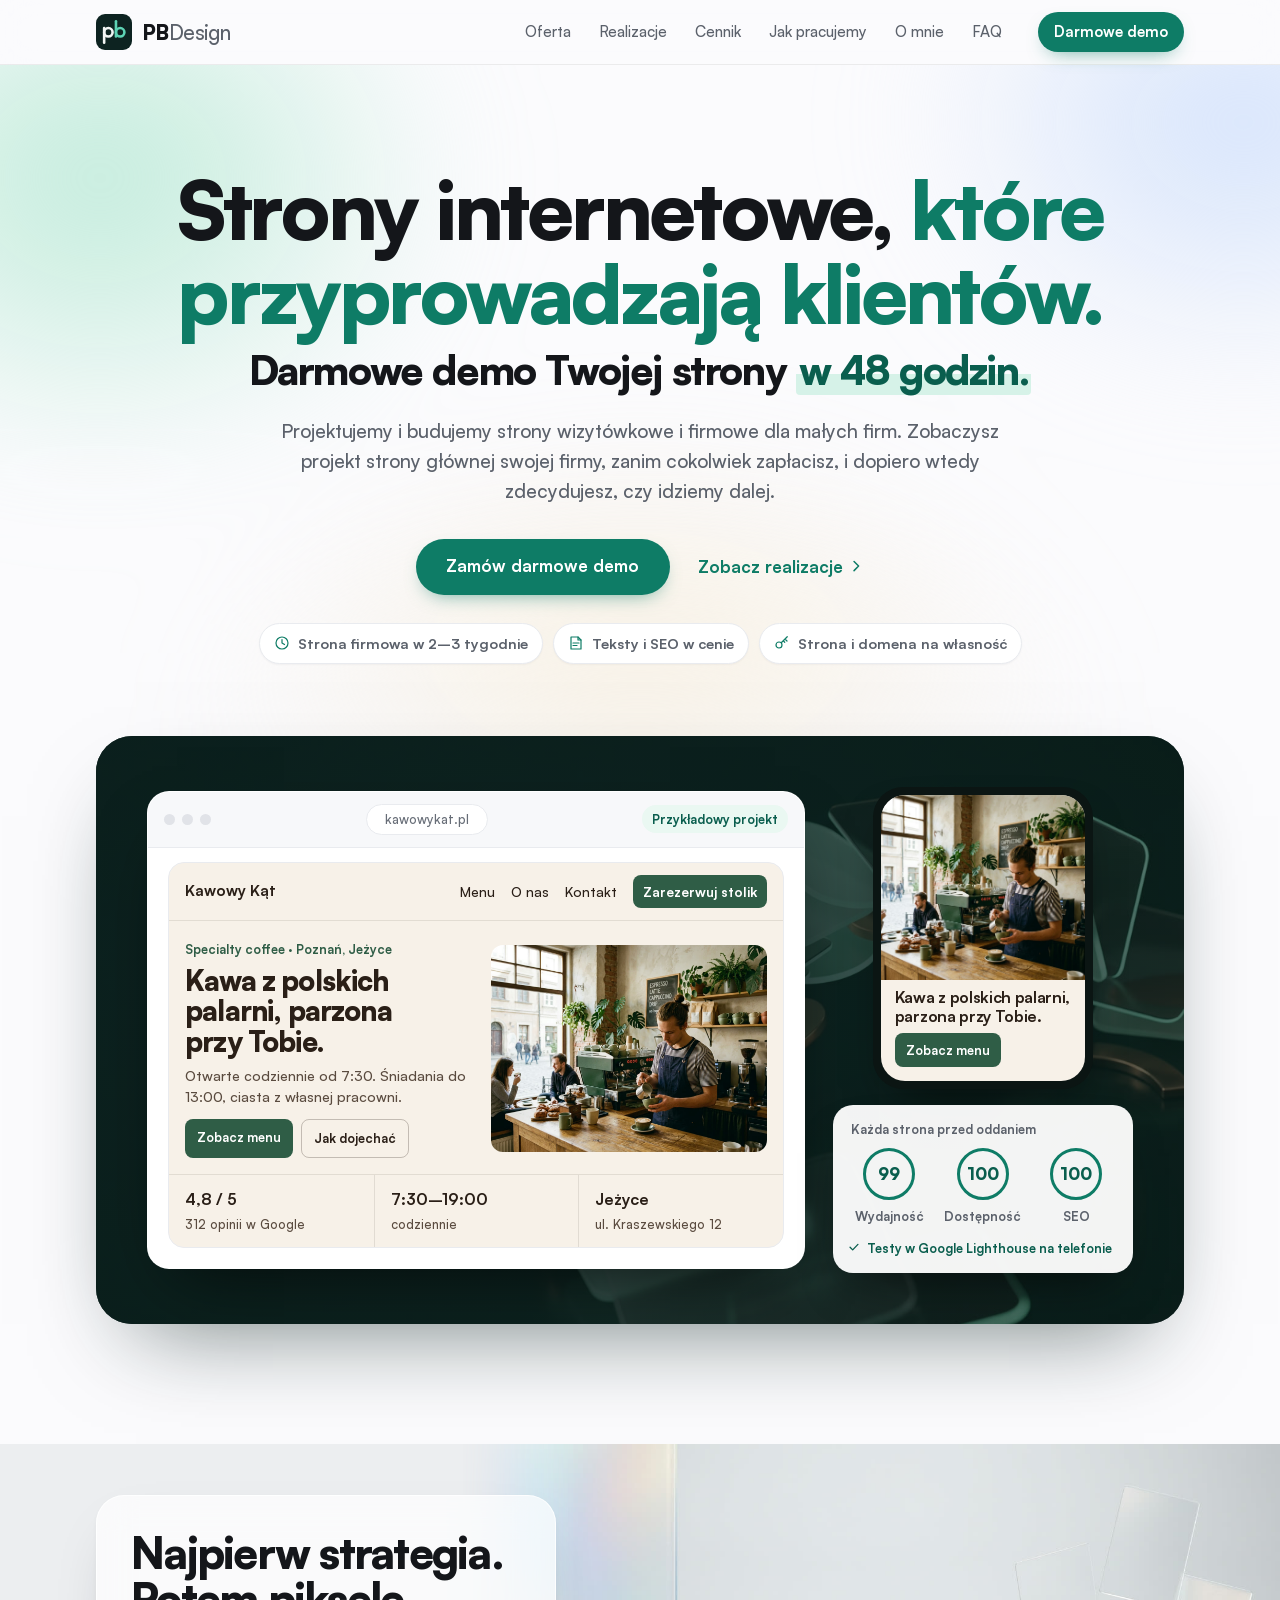
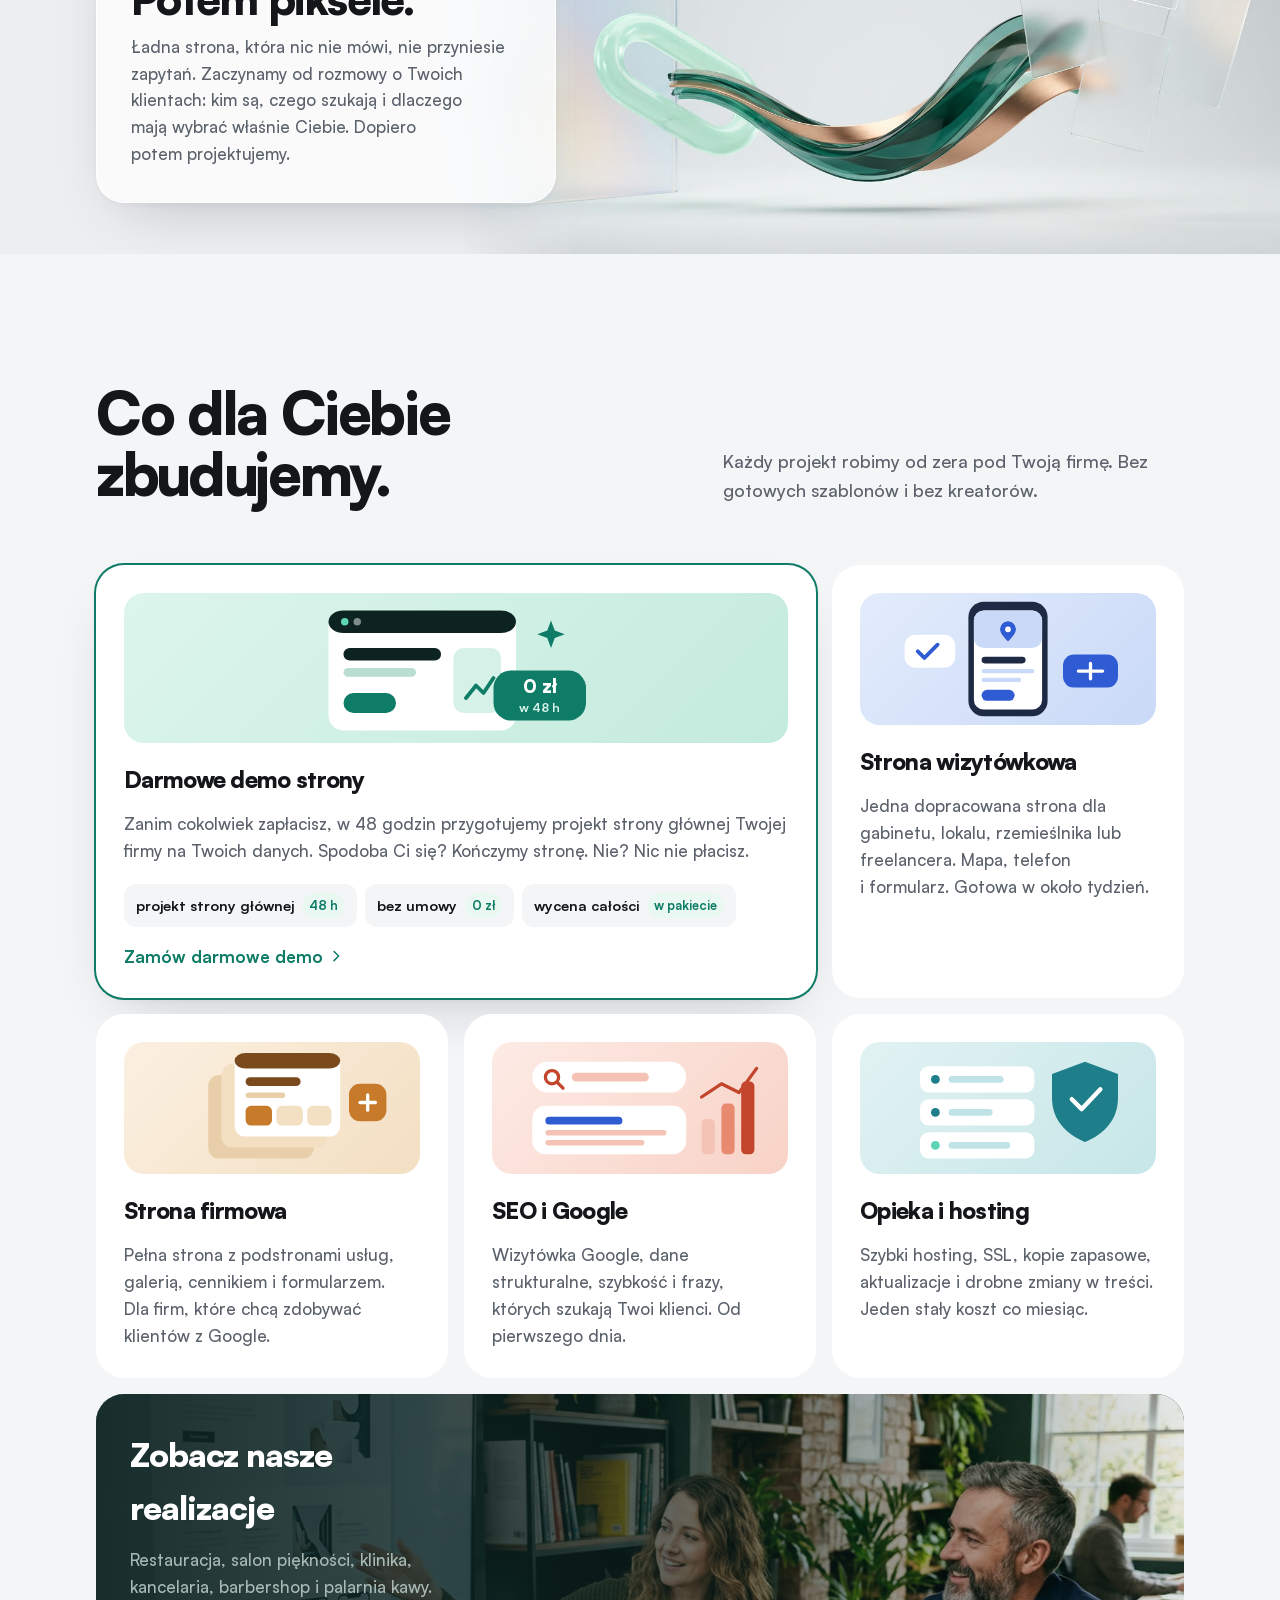
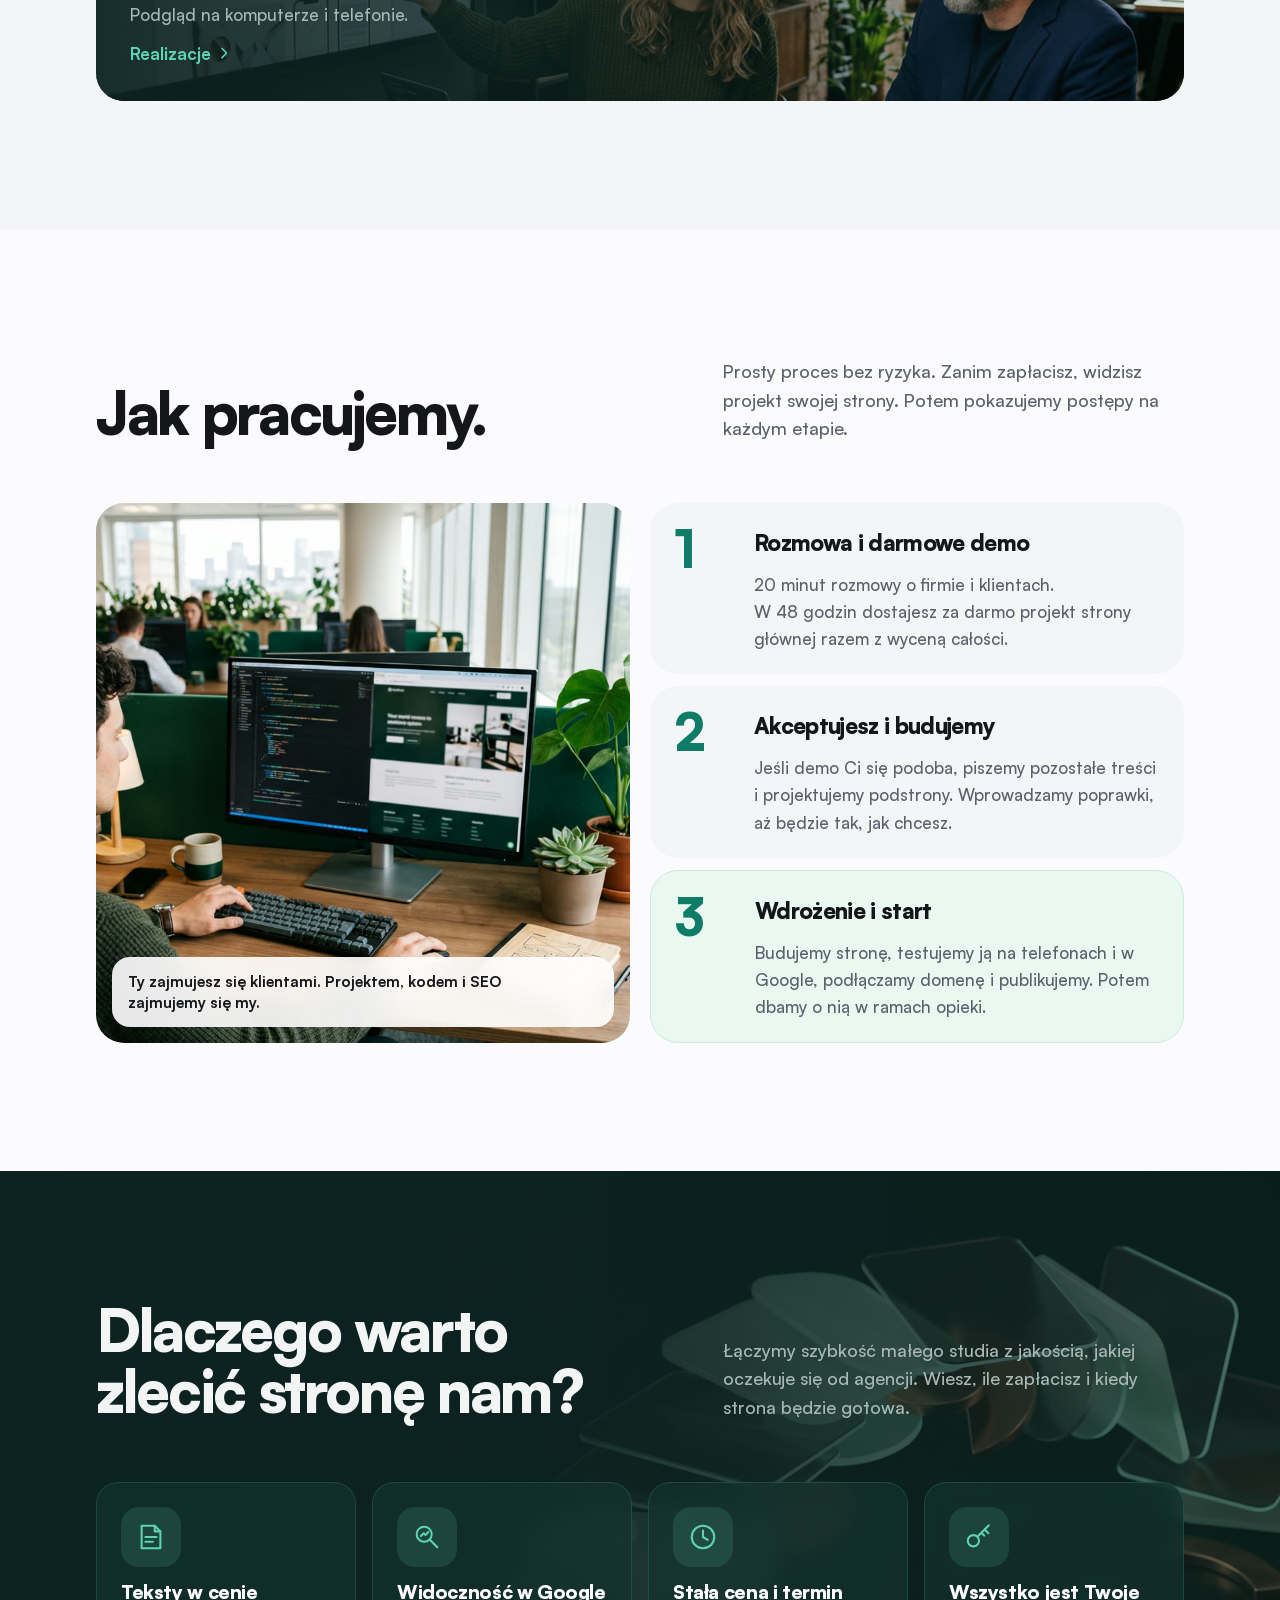
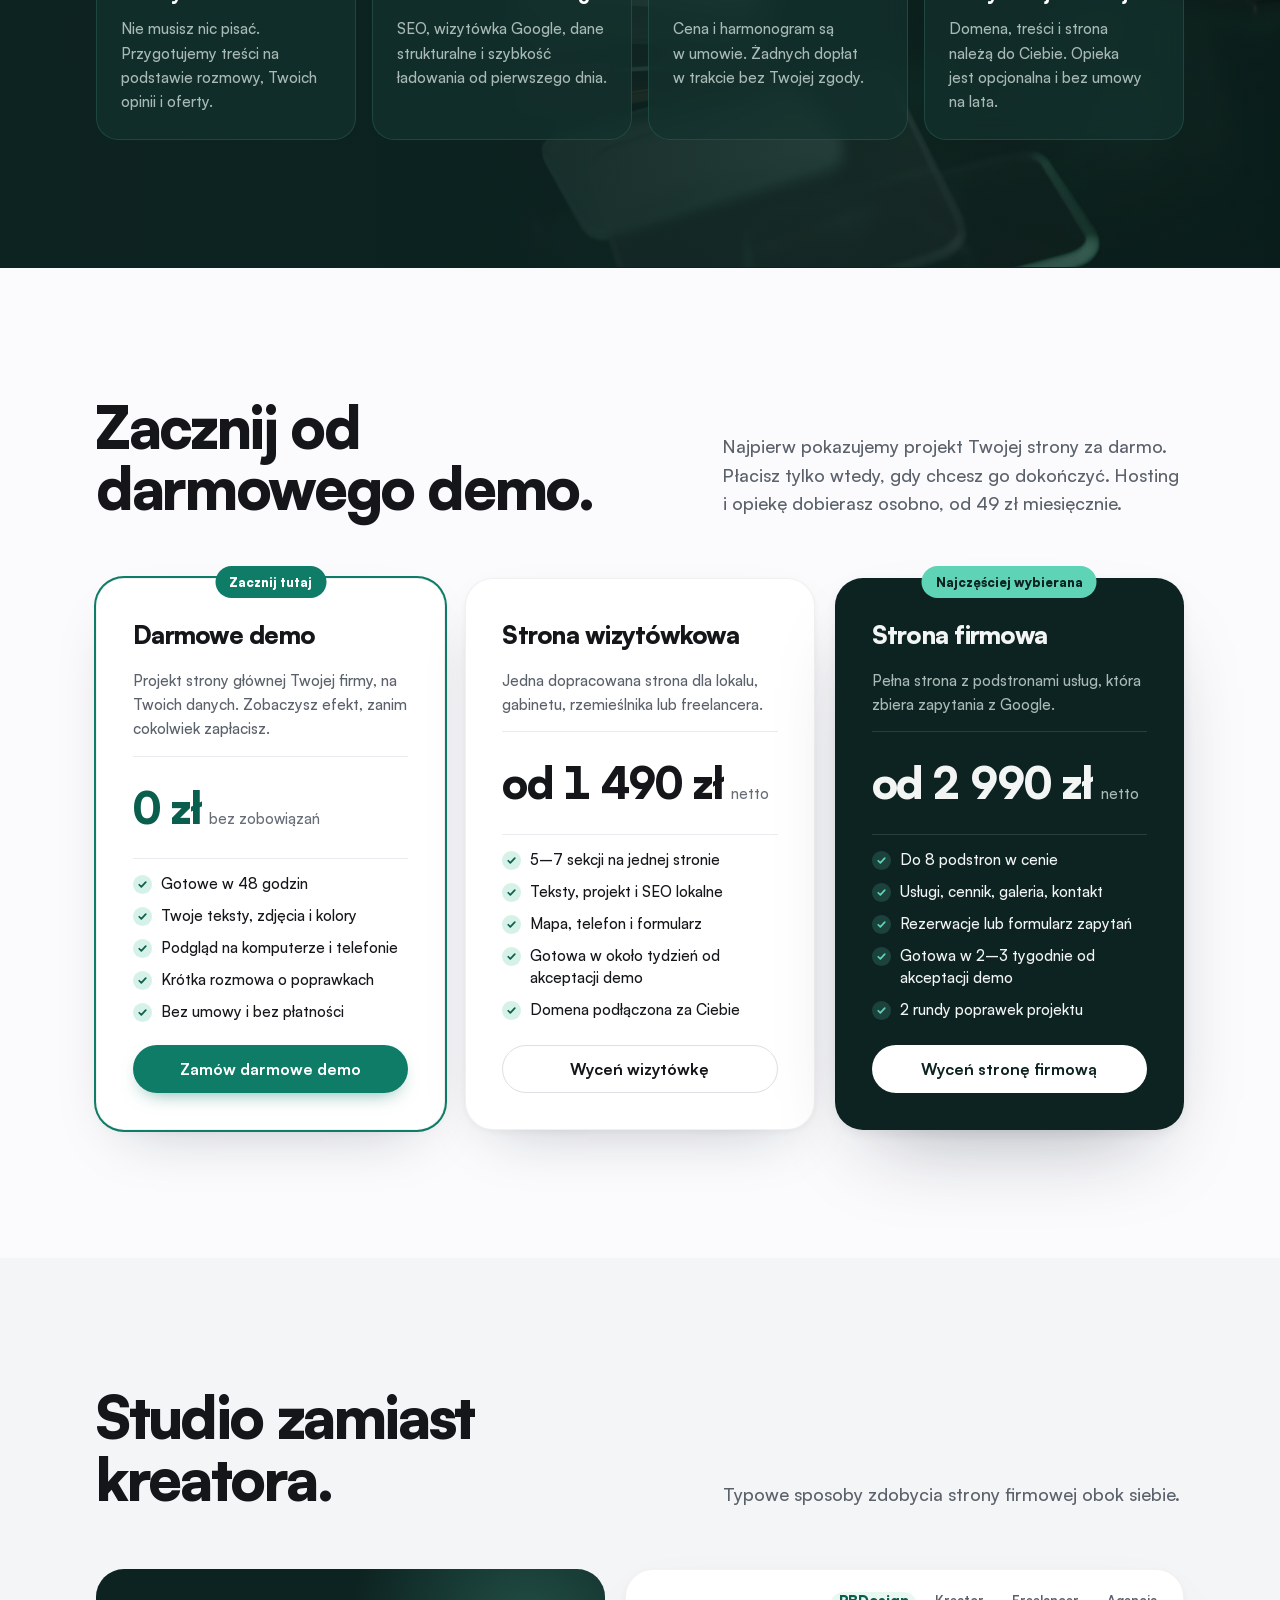
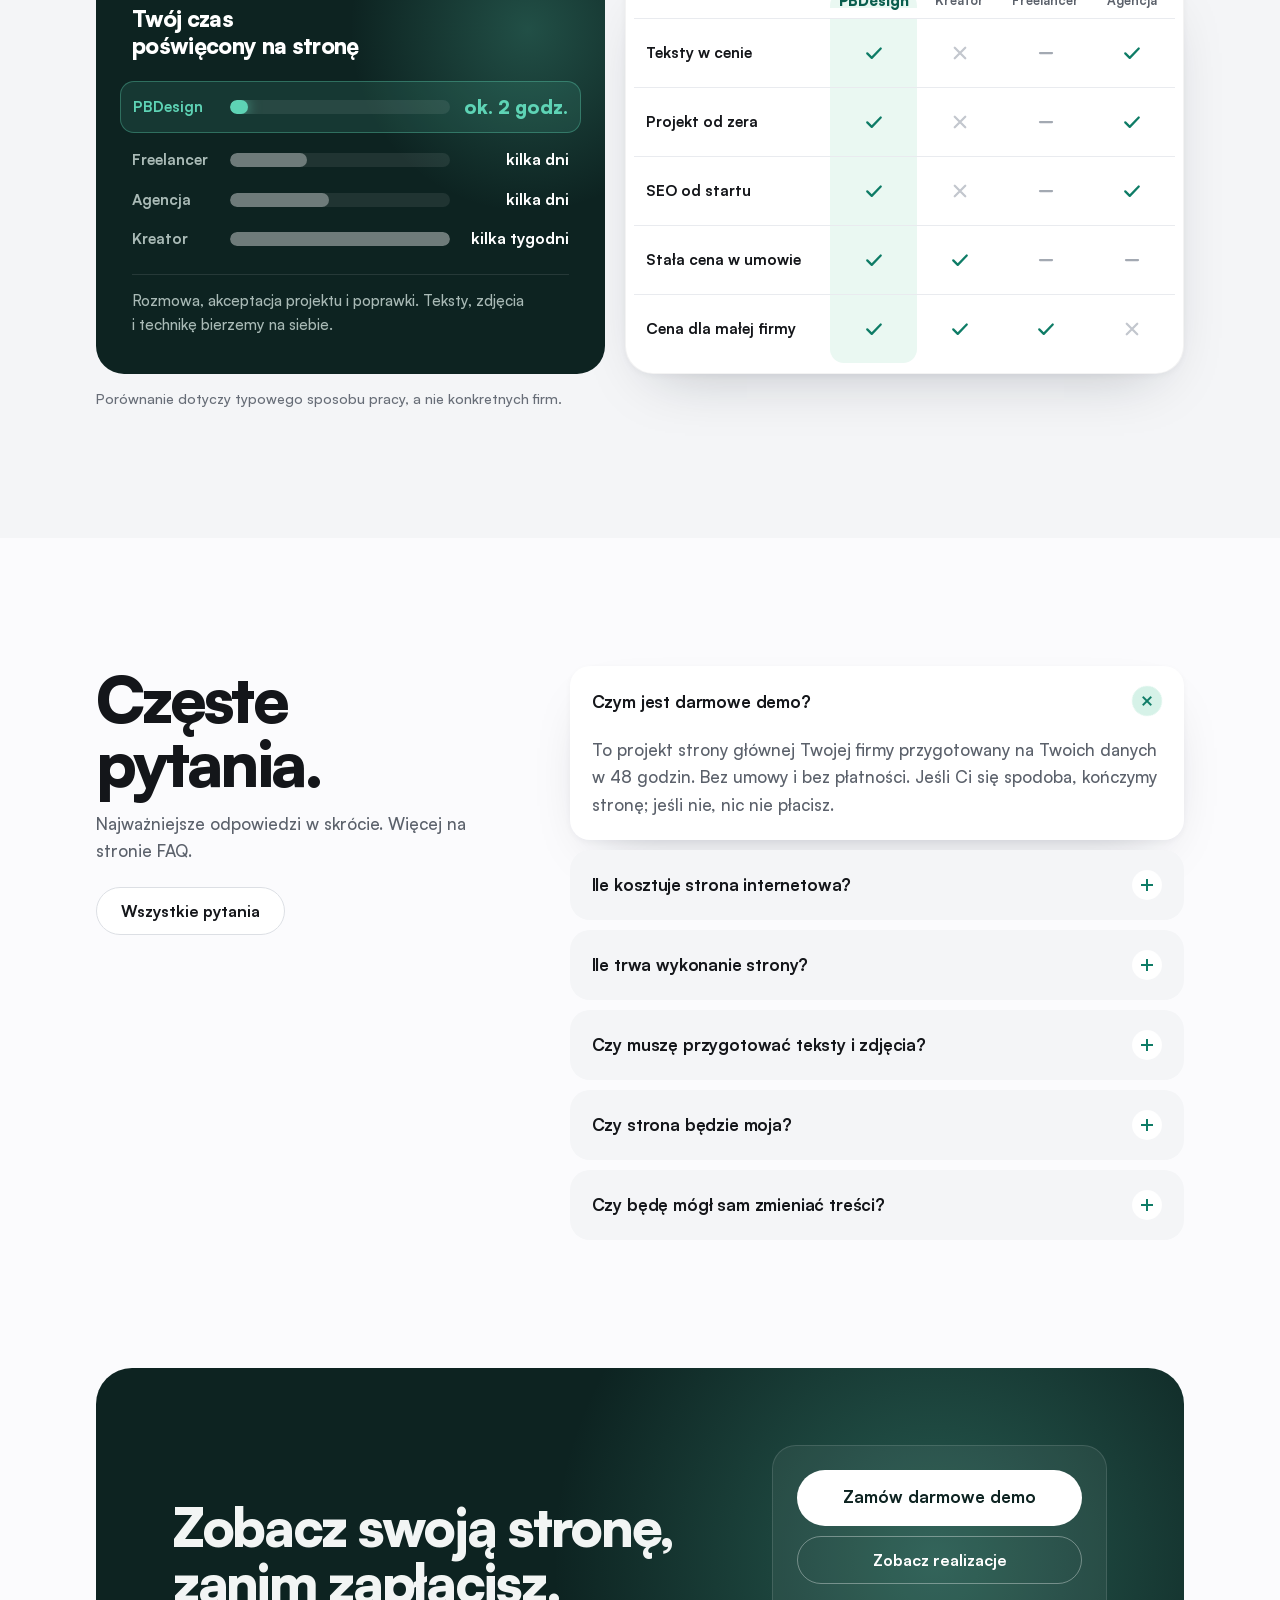
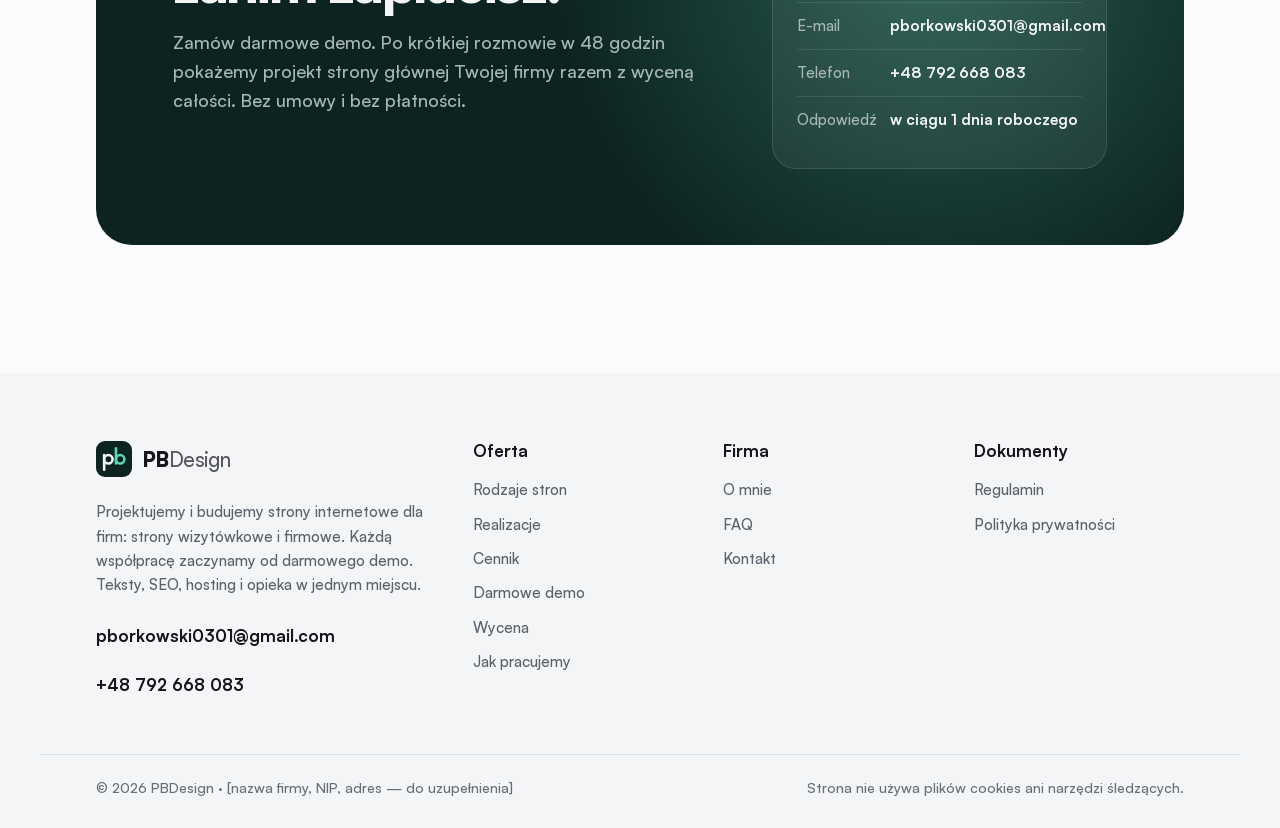
==== commit 79d41bc8: "Hero: darmowe demo jako podtytul w kroju naglowka" ====
--- a/index.html
+++ b/index.html
@@ -87,14 +87,14 @@
   <div class="hero__glow" aria-hidden="true"></div>
   <div class="wrap hero__copy">
     <h1 id="hero-h">Strony internetowe, <span class="accent">które przyprowadzają klientów.</span></h1>
-    <p class="hero__demo"><svg class="ic" aria-hidden="true"><use href="#i-spark"/></svg><span><b>Darmowe demo Twojej strony w&nbsp;48&nbsp;godzin.</b> Zobacz projekt, zanim cokolwiek zapłacisz.</span></p>
-    <p class="hero__lead">Projektujemy i&nbsp;budujemy strony wizytówkowe i&nbsp;firmowe dla małych firm. Zaczynamy od darmowego demo: w&nbsp;48&nbsp;godzin zobaczysz projekt strony głównej swojej firmy i&nbsp;dopiero wtedy zdecydujesz, czy idziemy dalej.</p>
+    <p class="hero__sub">Darmowe demo Twojej strony <mark>w&nbsp;48&nbsp;godzin.</mark></p>
+    <p class="hero__lead">Projektujemy i&nbsp;budujemy strony wizytówkowe i&nbsp;firmowe dla małych firm. Zobaczysz projekt strony głównej swojej firmy, zanim cokolwiek zapłacisz, i&nbsp;dopiero wtedy zdecydujesz, czy idziemy dalej.</p>
     <div class="hero__actions">
       <a class="pill pill--accent pill--lg" href="wycena.html#demo">Zamów darmowe demo</a>
       <a class="textlink" href="realizacje.html">Zobacz realizacje <svg class="ic"><use href="#i-chev"/></svg></a>
     </div>
     <div class="phero__meta hero__tags">
-      <span class="tag tag--hot"><svg class="ic"><use href="#i-spark"/></svg>Darmowe demo w&nbsp;48&nbsp;godzin</span>
+      <span class="tag"><svg class="ic"><use href="#i-clock"/></svg>Strona firmowa w&nbsp;2–3&nbsp;tygodnie</span>
       <span class="tag"><svg class="ic"><use href="#i-cms"/></svg>Teksty i&nbsp;SEO w&nbsp;cenie</span>
       <span class="tag"><svg class="ic"><use href="#i-key"/></svg>Strona i&nbsp;domena na własność</span>
     </div>
--- a/styles.css
+++ b/styles.css
@@ -1866,3 +1866,5 @@
 .hero__demo .ic{flex:none;width:34px;height:34px;padding:7px;border-radius:50%;background:var(--accent);color:#fff;stroke-width:2.4}
 .hero__demo b{color:var(--ink)}
 @media (max-width:640px){.hero__demo{border-radius:20px;font-size:.95rem;align-items:flex-start}}
+.hero__sub{margin:14px auto 0;font:900 clamp(1.45rem,3.2vw,2.5rem)/1.12 var(--f);letter-spacing:-.035em;color:var(--ink);text-wrap:balance}
+.hero__sub mark{background:linear-gradient(transparent 58%,var(--mint) 58%);color:var(--accent-deep);padding:0 .08em;border-radius:4px}
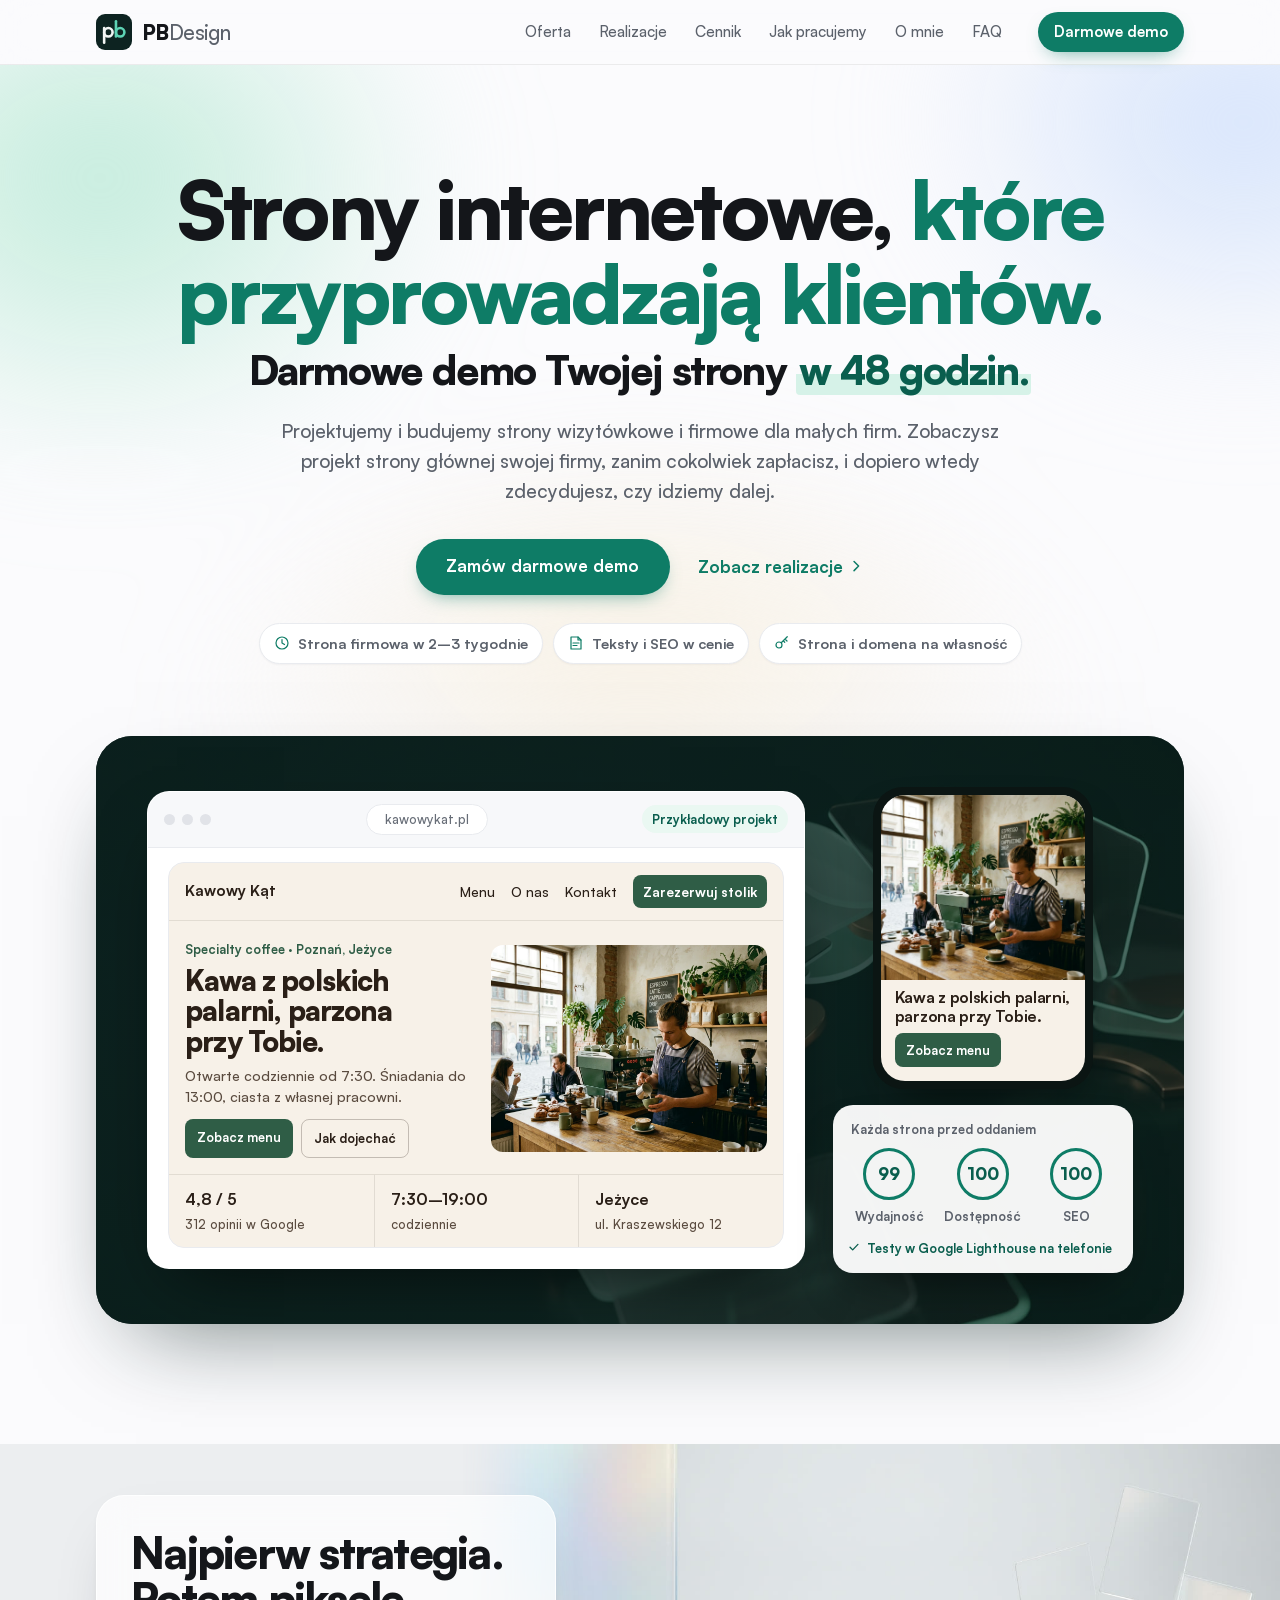
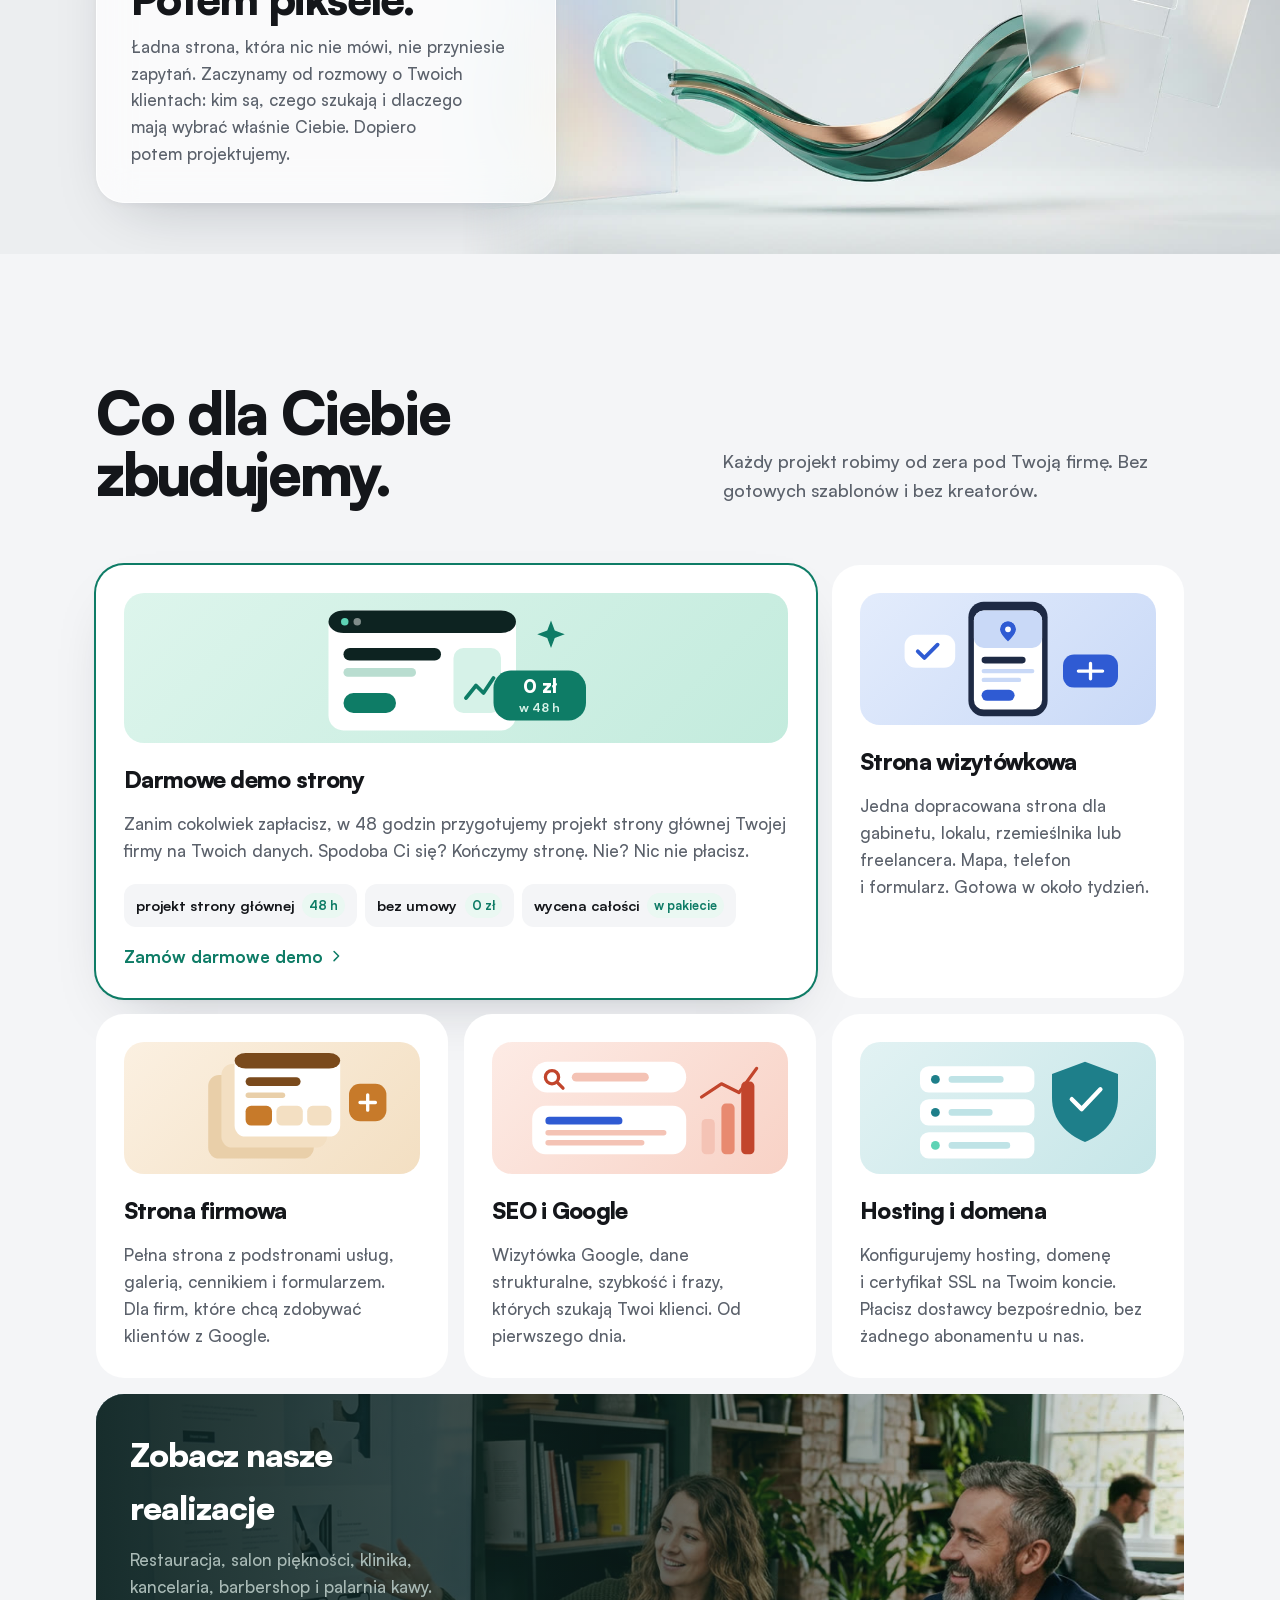
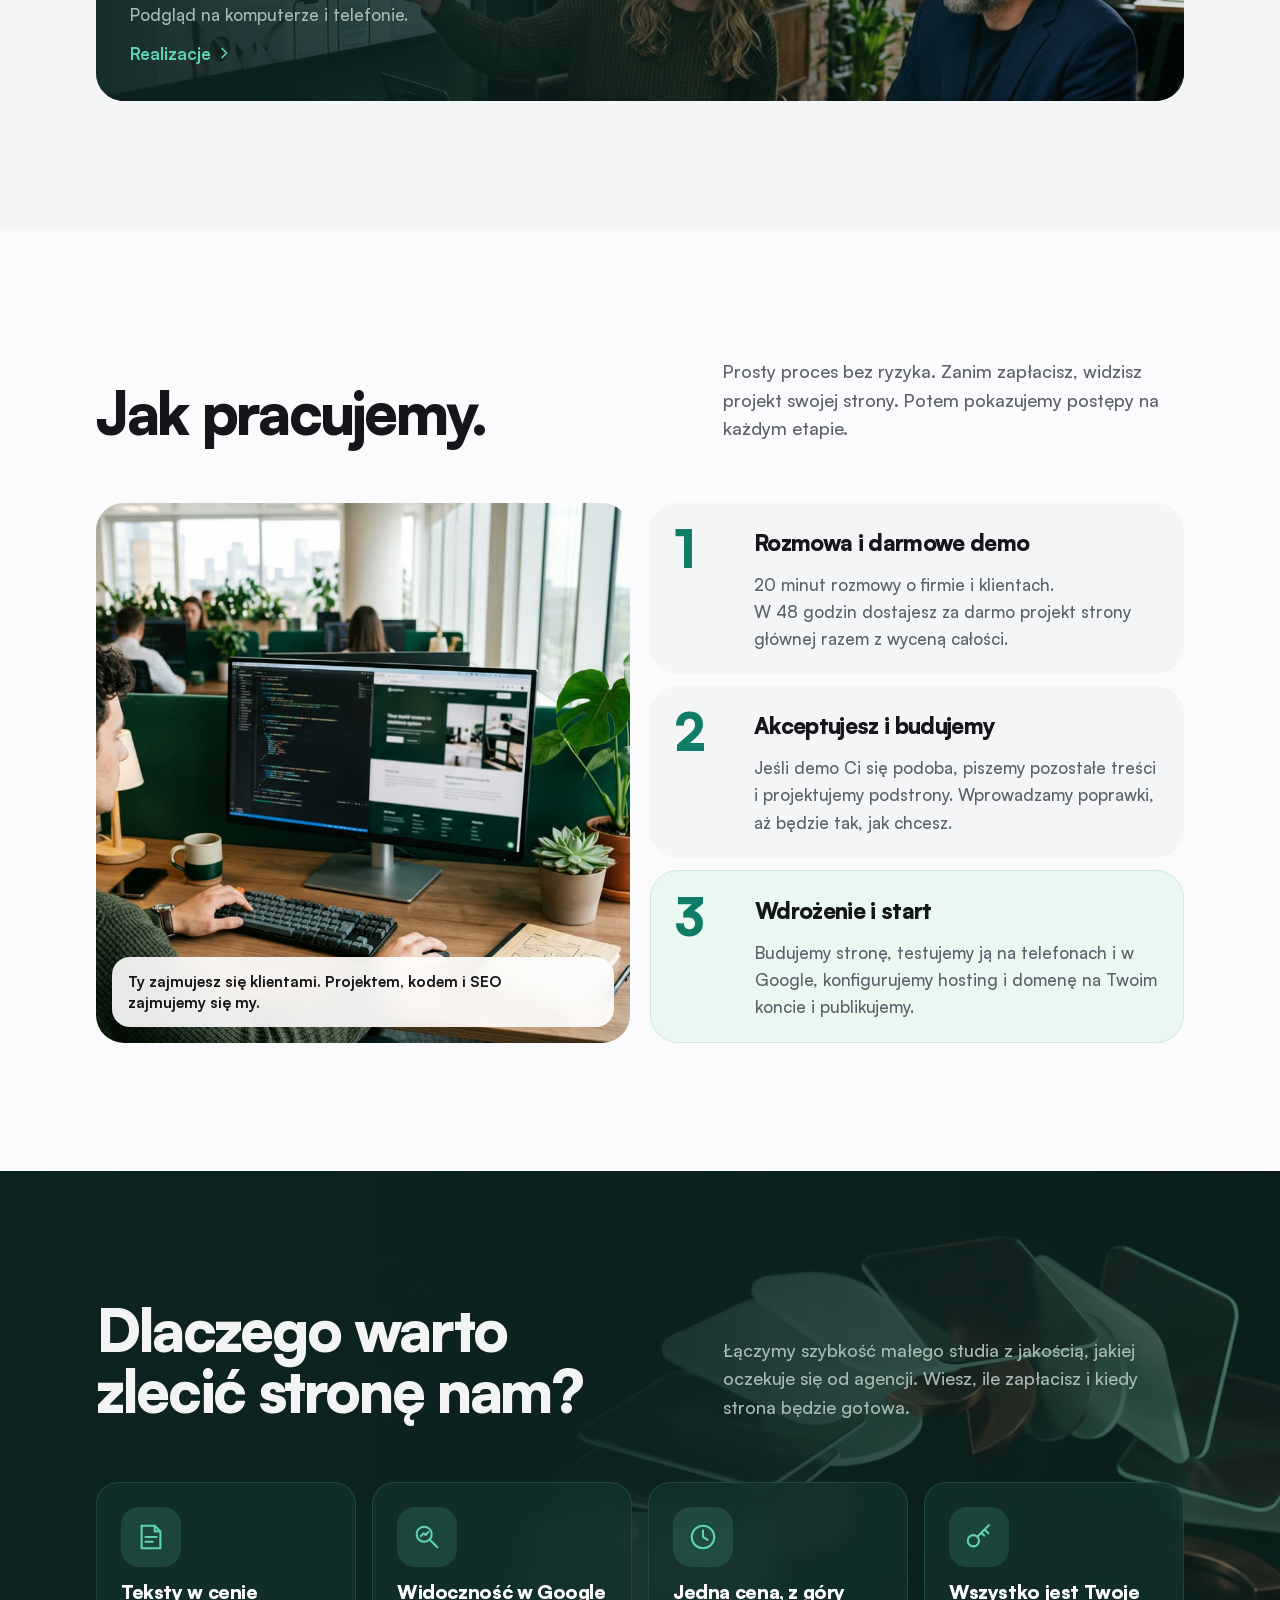
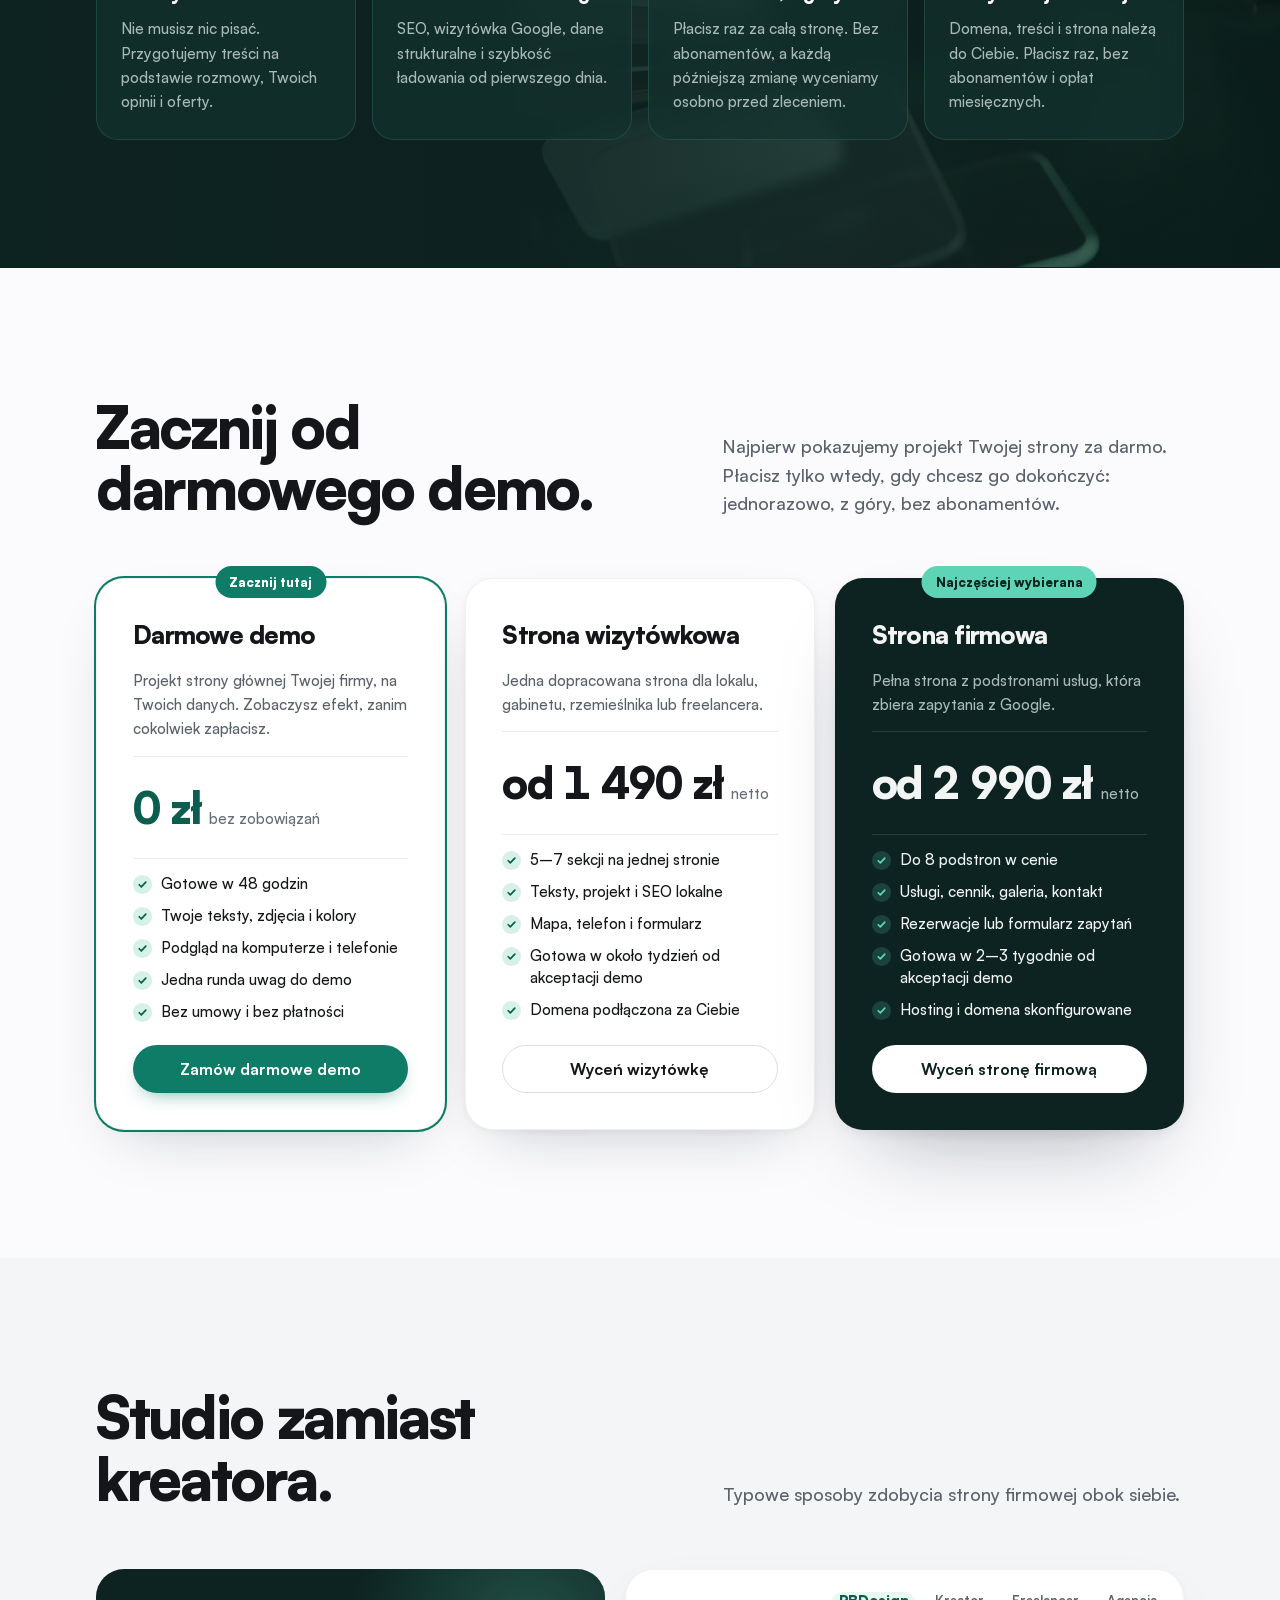
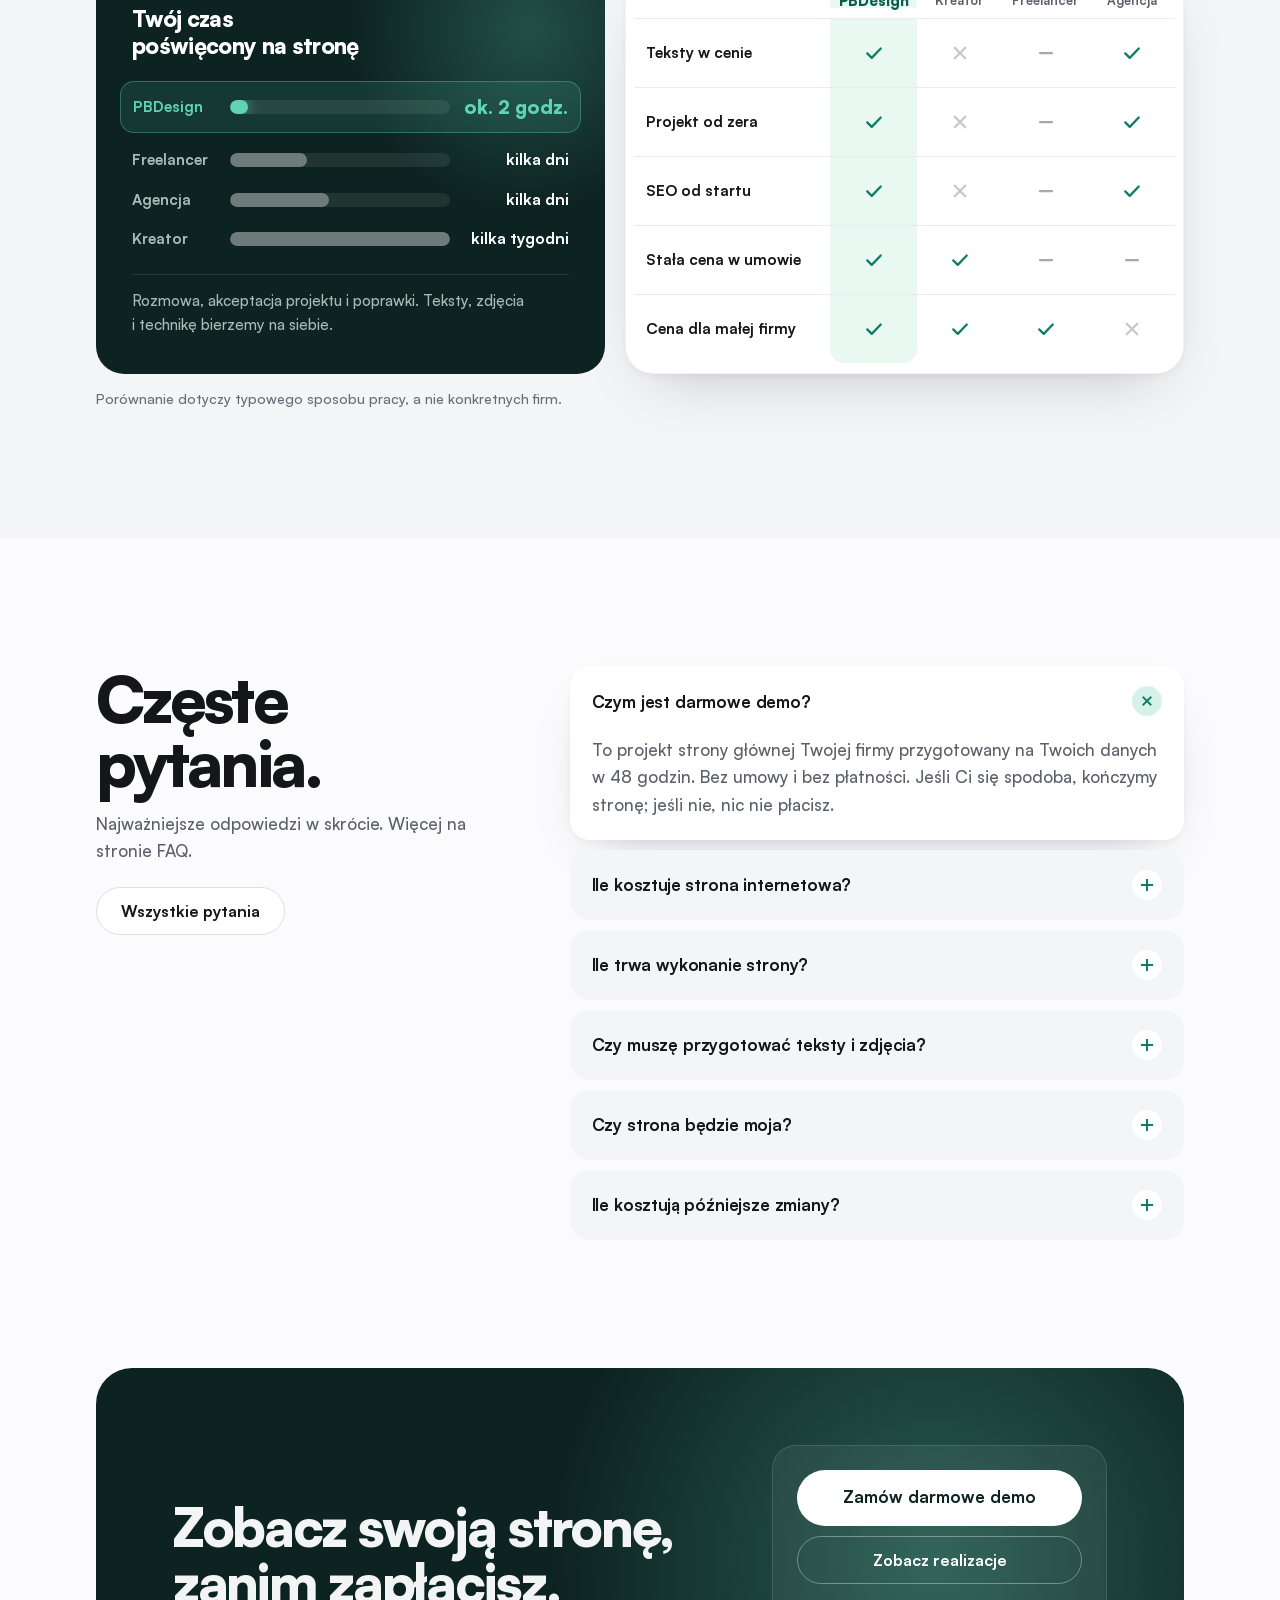
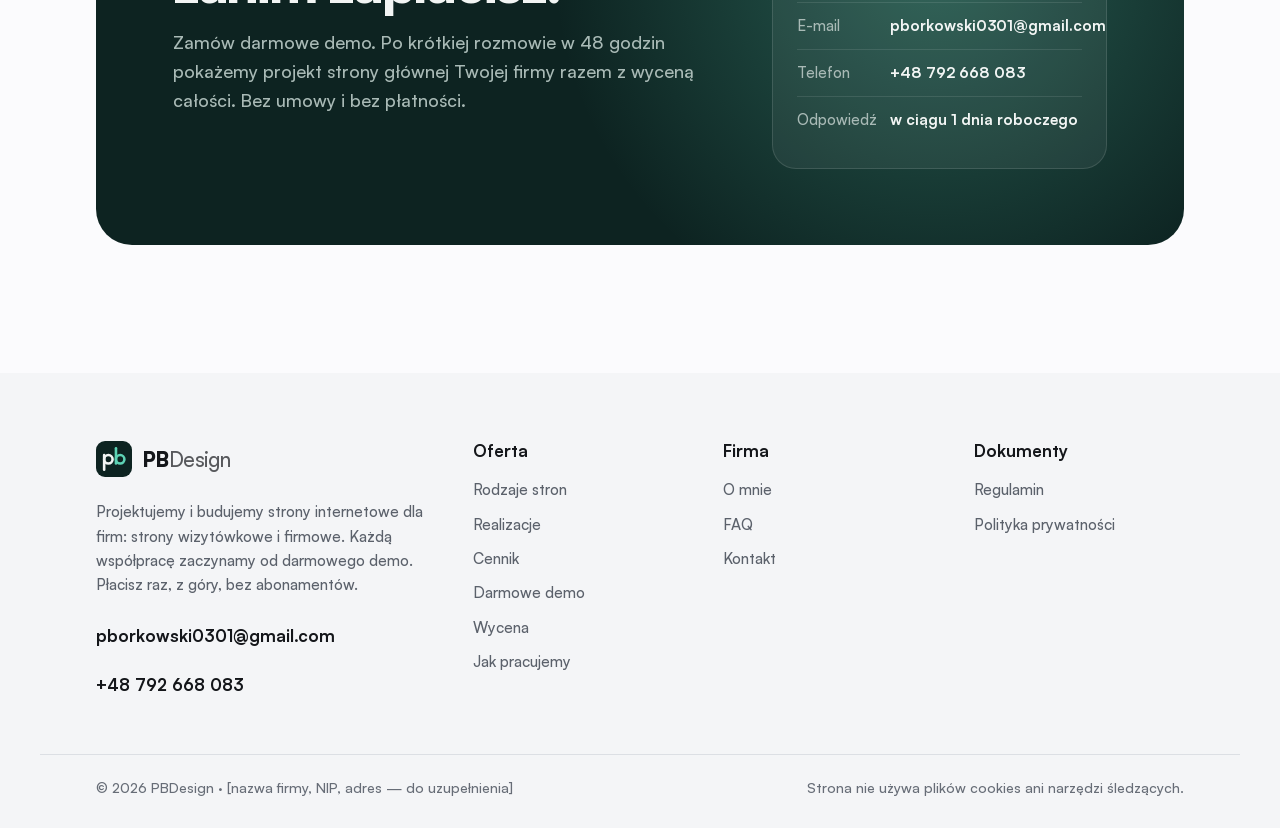
==== commit acc4ab18: "Bez abonamentow: platnosc z gory, poprawki platne osobno" ====
--- a/index.html
+++ b/index.html
@@ -187,8 +187,8 @@
       </article>
       <article class="mt">
         <span class="art art--teal" aria-hidden="true"><svg viewBox="0 0 240 120"><rect x="40" y="22" width="104" height="24" rx="8" fill="#fff"/><rect x="40" y="52" width="104" height="24" rx="8" fill="#fff"/><rect x="40" y="82" width="104" height="24" rx="8" fill="#fff"/><circle cx="54" cy="34" r="4" fill="#1E7F8A"/><circle cx="54" cy="64" r="4" fill="#1E7F8A"/><circle cx="54" cy="94" r="4" fill="#5ED3B5"/><rect x="66" y="31" width="50" height="6" rx="3" fill="#BFE3E6"/><rect x="66" y="61" width="40" height="6" rx="3" fill="#BFE3E6"/><rect x="66" y="91" width="56" height="6" rx="3" fill="#BFE3E6"/><path d="M190 18l30 11v22c0 20-13 33-30 40-17-7-30-20-30-40V29z" fill="#1E7F8A"/><path d="M178 52l9 9 17-18" stroke="#fff" stroke-width="4" fill="none" stroke-linecap="round" stroke-linejoin="round"/></svg></span>
-        <h3>Opieka i&nbsp;hosting</h3>
-        <p>Szybki hosting, SSL, kopie zapasowe, aktualizacje i&nbsp;drobne zmiany w&nbsp;treści. Jeden stały koszt co miesiąc.</p>
+        <h3>Hosting i&nbsp;domena</h3>
+        <p>Konfigurujemy hosting, domenę i&nbsp;certyfikat SSL na Twoim koncie. Płacisz dostawcy bezpośrednio, bez żadnego abonamentu u&nbsp;nas.</p>
       </article>
       <a class="mt mt--cta mt--photo" href="realizacje.html"><img src="assets/studio-meeting.jpg" alt="" loading="lazy" width="1200" height="800">
         <h3>Zobacz nasze realizacje</h3>
@@ -210,7 +210,7 @@
     <ol class="steps3 steps3--stack">
       <li><span class="steps3__n">1</span><h3>Rozmowa i&nbsp;darmowe demo</h3><p>20&nbsp;minut rozmowy o&nbsp;firmie i&nbsp;klientach. W&nbsp;48&nbsp;godzin dostajesz za darmo projekt strony głównej razem z&nbsp;wyceną całości.</p></li>
       <li><span class="steps3__n">2</span><h3>Akceptujesz i&nbsp;budujemy</h3><p>Jeśli demo Ci się podoba, piszemy pozostałe treści i&nbsp;projektujemy podstrony. Wprowadzamy poprawki, aż będzie tak, jak chcesz.</p></li>
-      <li class="steps3__end"><span class="steps3__n">3</span><h3>Wdrożenie i&nbsp;start</h3><p>Budujemy stronę, testujemy ją na telefonach i&nbsp;w Google, podłączamy domenę i&nbsp;publikujemy. Potem dbamy o&nbsp;nią w&nbsp;ramach opieki.</p></li>
+      <li class="steps3__end"><span class="steps3__n">3</span><h3>Wdrożenie i&nbsp;start</h3><p>Budujemy stronę, testujemy ją na telefonach i&nbsp;w Google, konfigurujemy hosting i&nbsp;domenę na Twoim koncie i&nbsp;publikujemy.</p></li>
     </ol>
     </div>
   </div>
@@ -226,8 +226,8 @@
     <div class="whys">
       <article><span class="tile-ic"><svg class="ic"><use href="#i-cms"/></svg></span><h3>Teksty w&nbsp;cenie</h3><p>Nie musisz nic pisać. Przygotujemy treści na podstawie rozmowy, Twoich opinii i&nbsp;oferty.</p></article>
       <article><span class="tile-ic"><svg class="ic"><use href="#i-seo"/></svg></span><h3>Widoczność w&nbsp;Google</h3><p>SEO, wizytówka Google, dane strukturalne i&nbsp;szybkość ładowania od pierwszego dnia.</p></article>
-      <article><span class="tile-ic"><svg class="ic"><use href="#i-clock"/></svg></span><h3>Stała cena i&nbsp;termin</h3><p>Cena i&nbsp;harmonogram są w&nbsp;umowie. Żadnych dopłat w&nbsp;trakcie bez Twojej zgody.</p></article>
-      <article><span class="tile-ic"><svg class="ic"><use href="#i-key"/></svg></span><h3>Wszystko jest Twoje</h3><p>Domena, treści i&nbsp;strona należą do Ciebie. Opieka jest opcjonalna i&nbsp;bez umowy na lata.</p></article>
+      <article><span class="tile-ic"><svg class="ic"><use href="#i-clock"/></svg></span><h3>Jedna cena, z&nbsp;góry</h3><p>Płacisz raz za całą stronę. Bez abonamentów, a&nbsp;każdą późniejszą zmianę wyceniamy osobno przed zleceniem.</p></article>
+      <article><span class="tile-ic"><svg class="ic"><use href="#i-key"/></svg></span><h3>Wszystko jest Twoje</h3><p>Domena, treści i&nbsp;strona należą do Ciebie. Płacisz raz, bez abonamentów i&nbsp;opłat miesięcznych.</p></article>
     </div>
   </div>
 </section>
@@ -236,12 +236,12 @@
   <div class="wrap">
     <div class="head">
       <h2 id="plans-h">Zacznij od darmowego demo.</h2>
-      <p>Najpierw pokazujemy projekt Twojej strony za darmo. Płacisz tylko wtedy, gdy chcesz go dokończyć. Hosting i&nbsp;opiekę dobierasz osobno, od 49&nbsp;zł miesięcznie.</p>
+      <p>Najpierw pokazujemy projekt Twojej strony za darmo. Płacisz tylko wtedy, gdy chcesz go dokończyć: jednorazowo, z&nbsp;góry, bez abonamentów.</p>
     </div>
     <div class="plans">
-      <article class="plan plan--demo"><span class="plan__badge plan__badge--free">Zacznij tutaj</span><h3>Darmowe demo</h3><p class="plan__for">Projekt strony głównej Twojej firmy, na Twoich danych. Zobaczysz efekt, zanim cokolwiek zapłacisz.</p><p class="plan__price"><b>0&nbsp;zł</b><span>bez zobowiązań</span></p><ul><li>Gotowe w&nbsp;48&nbsp;godzin</li><li>Twoje teksty, zdjęcia i&nbsp;kolory</li><li>Podgląd na komputerze i&nbsp;telefonie</li><li>Krótka rozmowa o&nbsp;poprawkach</li><li>Bez umowy i&nbsp;bez płatności</li></ul><a class="pill pill--accent" href="wycena.html#demo">Zamów darmowe demo</a></article>
+      <article class="plan plan--demo"><span class="plan__badge plan__badge--free">Zacznij tutaj</span><h3>Darmowe demo</h3><p class="plan__for">Projekt strony głównej Twojej firmy, na Twoich danych. Zobaczysz efekt, zanim cokolwiek zapłacisz.</p><p class="plan__price"><b>0&nbsp;zł</b><span>bez zobowiązań</span></p><ul><li>Gotowe w&nbsp;48&nbsp;godzin</li><li>Twoje teksty, zdjęcia i&nbsp;kolory</li><li>Podgląd na komputerze i&nbsp;telefonie</li><li>Jedna runda uwag do demo</li><li>Bez umowy i&nbsp;bez płatności</li></ul><a class="pill pill--accent" href="wycena.html#demo">Zamów darmowe demo</a></article>
       <article class="plan"><h3>Strona wizytówkowa</h3><p class="plan__for">Jedna dopracowana strona dla lokalu, gabinetu, rzemieślnika lub freelancera.</p><p class="plan__price"><b>od 1&nbsp;490&nbsp;zł</b><span>netto</span></p><ul><li>5–7&nbsp;sekcji na jednej stronie</li><li>Teksty, projekt i&nbsp;SEO lokalne</li><li>Mapa, telefon i&nbsp;formularz</li><li>Gotowa w&nbsp;około tydzień od akceptacji demo</li><li>Domena podłączona za Ciebie</li></ul><a class="pill pill--ghost" href="wycena.html">Wyceń wizytówkę</a></article>
-      <article class="plan plan--hot"><span class="plan__badge">Najczęściej wybierana</span><h3>Strona firmowa</h3><p class="plan__for">Pełna strona z&nbsp;podstronami usług, która zbiera zapytania z&nbsp;Google.</p><p class="plan__price"><b>od 2&nbsp;990&nbsp;zł</b><span>netto</span></p><ul><li>Do 8&nbsp;podstron w&nbsp;cenie</li><li>Usługi, cennik, galeria, kontakt</li><li>Rezerwacje lub formularz zapytań</li><li>Gotowa w&nbsp;2–3&nbsp;tygodnie od akceptacji demo</li><li>2 rundy poprawek projektu</li></ul><a class="pill pill--light" href="wycena.html">Wyceń stronę firmową</a></article>
+      <article class="plan plan--hot"><span class="plan__badge">Najczęściej wybierana</span><h3>Strona firmowa</h3><p class="plan__for">Pełna strona z&nbsp;podstronami usług, która zbiera zapytania z&nbsp;Google.</p><p class="plan__price"><b>od 2&nbsp;990&nbsp;zł</b><span>netto</span></p><ul><li>Do 8&nbsp;podstron w&nbsp;cenie</li><li>Usługi, cennik, galeria, kontakt</li><li>Rezerwacje lub formularz zapytań</li><li>Gotowa w&nbsp;2–3&nbsp;tygodnie od akceptacji demo</li><li>Hosting i&nbsp;domena skonfigurowane</li></ul><a class="pill pill--light" href="wycena.html">Wyceń stronę firmową</a></article>
     </div>
   </div>
 </section>
@@ -288,8 +288,8 @@
       <details><summary>Ile kosztuje strona internetowa?</summary><p>Strona wizytówkowa od 1&nbsp;490&nbsp;zł, strona firmowa od 2&nbsp;990&nbsp;zł netto. Dokładną cenę podajemy razem z&nbsp;demo i&nbsp;zapisujemy w&nbsp;umowie.</p></details>
       <details><summary>Ile trwa wykonanie strony?</summary><p>Demo w&nbsp;48&nbsp;godzin, potem wizytówka około tygodnia, a&nbsp;strona firmowa 2–3&nbsp;tygodnie. Termin zależy też od tego, jak szybko akceptujesz kolejne etapy.</p></details>
       <details><summary>Czy muszę przygotować teksty i&nbsp;zdjęcia?</summary><p>Nie. Teksty piszemy na podstawie rozmowy. Jeśli masz zdjęcia, wykorzystamy je, a&nbsp;jeśli nie, dobierzemy lub przygotujemy zdjęcia pasujące do firmy.</p></details>
-      <details><summary>Czy strona będzie moja?</summary><p>Tak. Domena jest rejestrowana na Ciebie, a&nbsp;po zapłacie przechodzą na Ciebie prawa do strony. Opieka i&nbsp;hosting są opcjonalne.</p></details>
-      <details><summary>Czy będę mógł sam zmieniać treści?</summary><p>Tak. Na życzenie dodajemy prosty panel do edycji tekstów, zdjęć i&nbsp;cen, a&nbsp;na start pokazujemy, jak z&nbsp;niego korzystać.</p></details>
+      <details><summary>Czy strona będzie moja?</summary><p>Tak. Domena i&nbsp;hosting są na Twoim koncie, a&nbsp;po zapłacie przechodzą na Ciebie prawa do strony. Nie ma żadnego abonamentu.</p></details>
+      <details><summary>Ile kosztują późniejsze zmiany?</summary><p>Każdą poprawkę wyceniamy osobno, od 150&nbsp;zł netto, i&nbsp;wykonujemy po Twojej akceptacji ceny. Możesz też zamówić panel do samodzielnej edycji treści.</p></details>
     </div>
   </div>
 </section>
@@ -318,7 +318,7 @@
   <div class="wrap foot__grid">
     <div>
       <a class="brand" href="index.html"><svg class="brand__logo" aria-hidden="true"><use href="#logo-mark"/></svg><span class="brand__word">PB<span>Design</span></span></a>
-      <p class="foot__about">Projektujemy i&nbsp;budujemy strony internetowe dla firm: strony wizytówkowe i&nbsp;firmowe. Każdą współpracę zaczynamy od darmowego demo. Teksty, SEO, hosting i&nbsp;opieka w&nbsp;jednym miejscu.</p>
+      <p class="foot__about">Projektujemy i&nbsp;budujemy strony internetowe dla firm: strony wizytówkowe i&nbsp;firmowe. Każdą współpracę zaczynamy od darmowego demo. Płacisz raz, z&nbsp;góry, bez abonamentów.</p>
       <p class="foot__contact"><a href="mailto:pborkowski0301@gmail.com">pborkowski0301@gmail.com</a><a href="tel:+48792668083">+48&nbsp;792&nbsp;668&nbsp;083</a></p>
     </div>
     <nav aria-label="Oferta"><p class="foot__h">Oferta</p><a href="index.html#oferta">Rodzaje stron</a><a href="realizacje.html">Realizacje</a><a href="cennik.html">Cennik</a><a href="wycena.html#demo">Darmowe demo</a><a href="wycena.html">Wycena</a><a href="index.html#jak-pracujemy">Jak pracujemy</a></nav>
--- a/styles.css
+++ b/styles.css
@@ -1868,3 +1868,15 @@
 @media (max-width:640px){.hero__demo{border-radius:20px;font-size:.95rem;align-items:flex-start}}
 .hero__sub{margin:14px auto 0;font:900 clamp(1.45rem,3.2vw,2.5rem)/1.12 var(--f);letter-spacing:-.035em;color:var(--ink);text-wrap:balance}
 .hero__sub mark{background:linear-gradient(transparent 58%,var(--mint) 58%);color:var(--accent-deep);padding:0 .08em;border-radius:4px}
+
+/* Cennik: płatność bez abonamentu */
+.paygrid{display:grid;grid-template-columns:repeat(4,minmax(0,1fr));gap:14px}
+.payc{background:#fff;border-radius:var(--r);box-shadow:var(--shadow);padding:24px;display:grid;gap:8px;align-content:start}
+.payc h3{font-size:1.15rem;letter-spacing:-.02em}
+.payc p{color:var(--ink-2);font-size:.95rem}
+.payc__n{display:grid;place-items:center;width:40px;height:40px;border-radius:12px;background:var(--dark);color:#fff;font-weight:900}
+.payc--accent{background:var(--dark);color:var(--on-dark-2)}
+.payc--accent h3{color:#fff}.payc--accent p{color:var(--on-dark-2)}
+.payc--accent .payc__n{background:var(--accent-hi);color:var(--dark)}
+@media (max-width:900px){.paygrid{grid-template-columns:repeat(2,minmax(0,1fr))}}
+@media (max-width:640px){.paygrid{grid-template-columns:1fr}}
